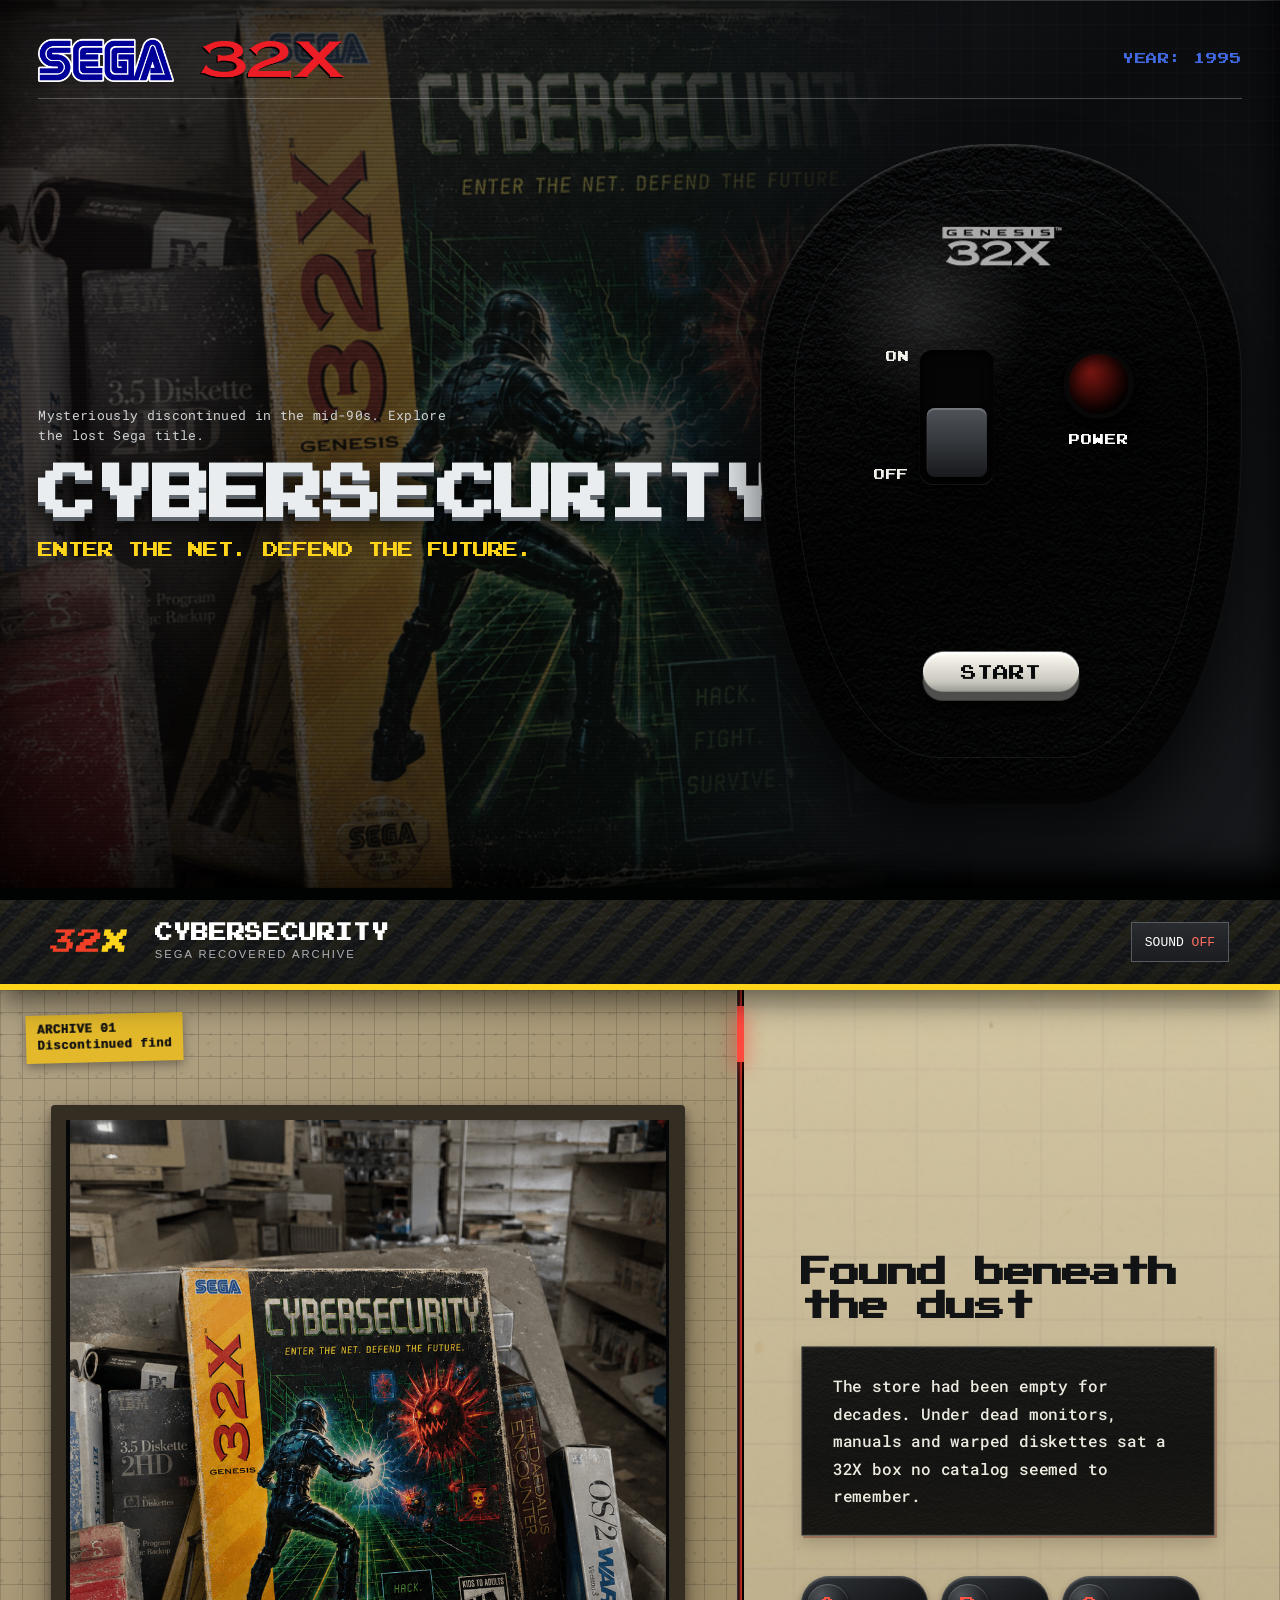
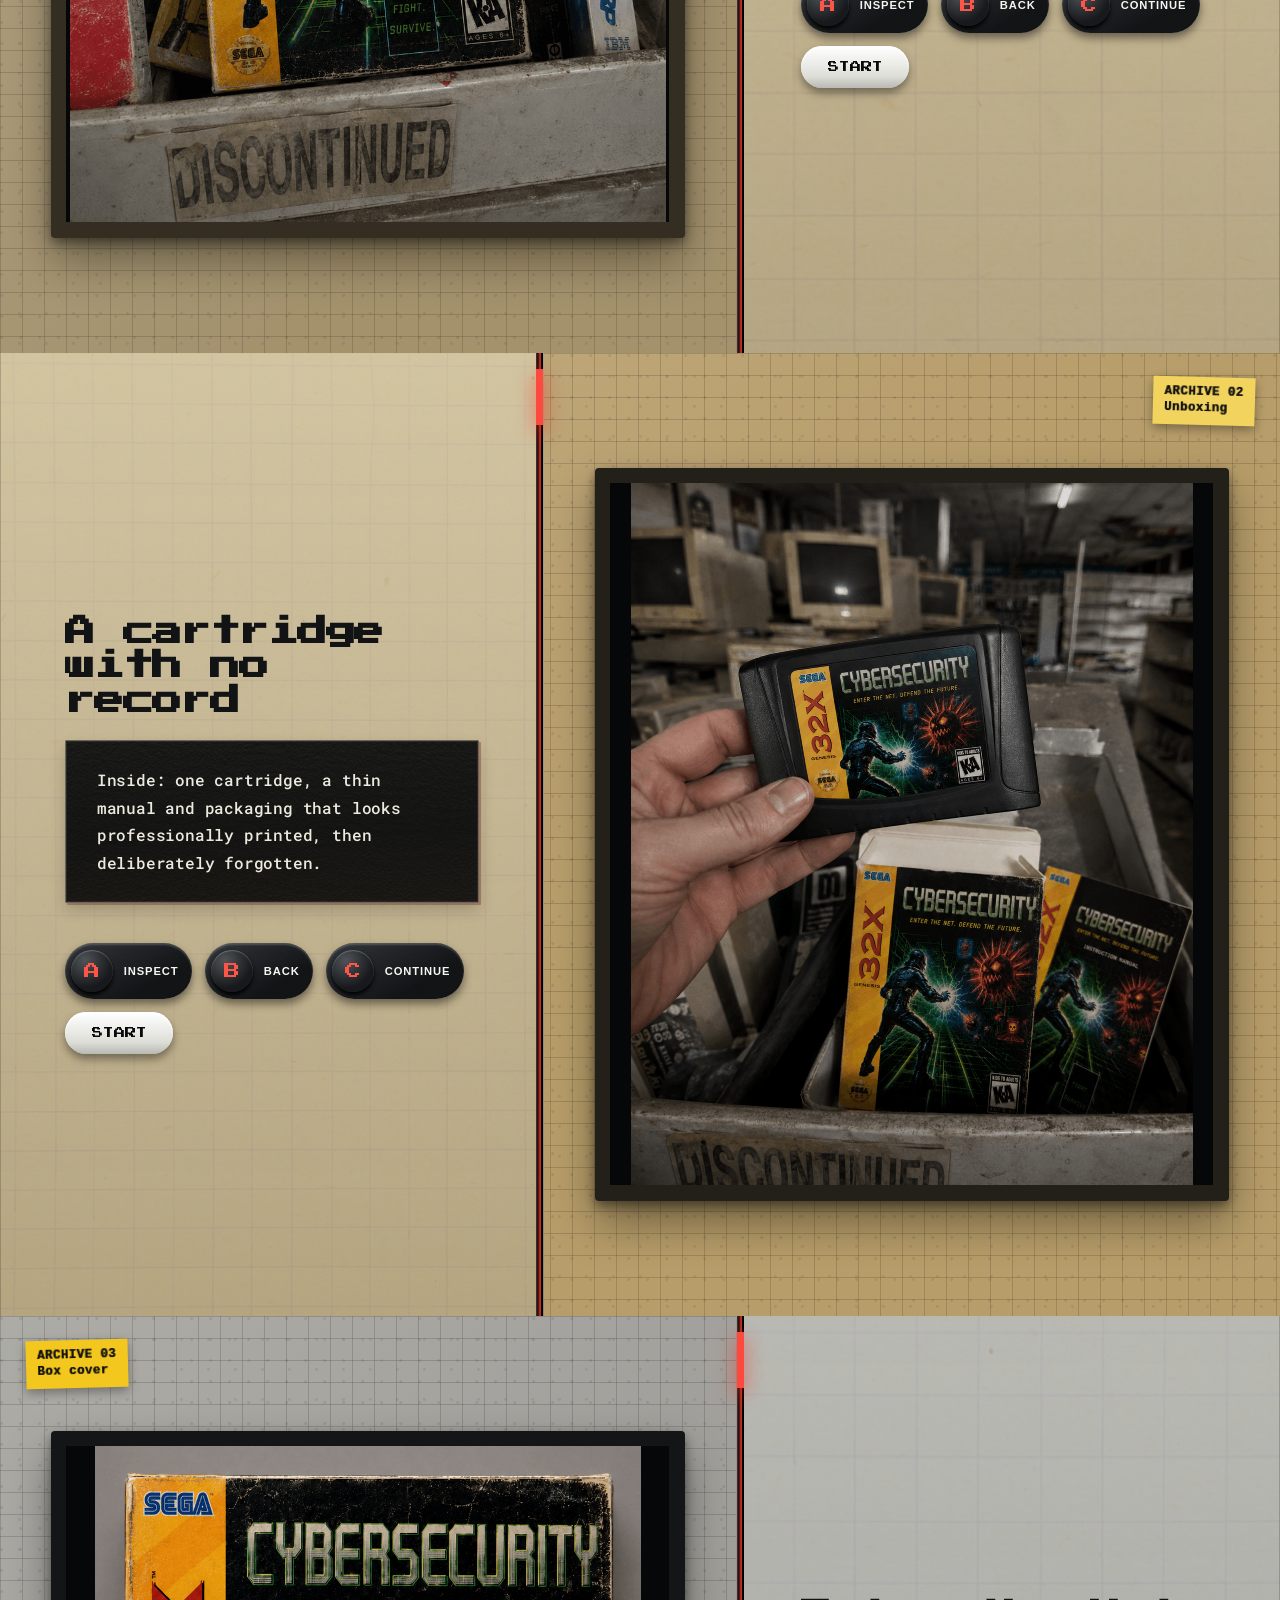
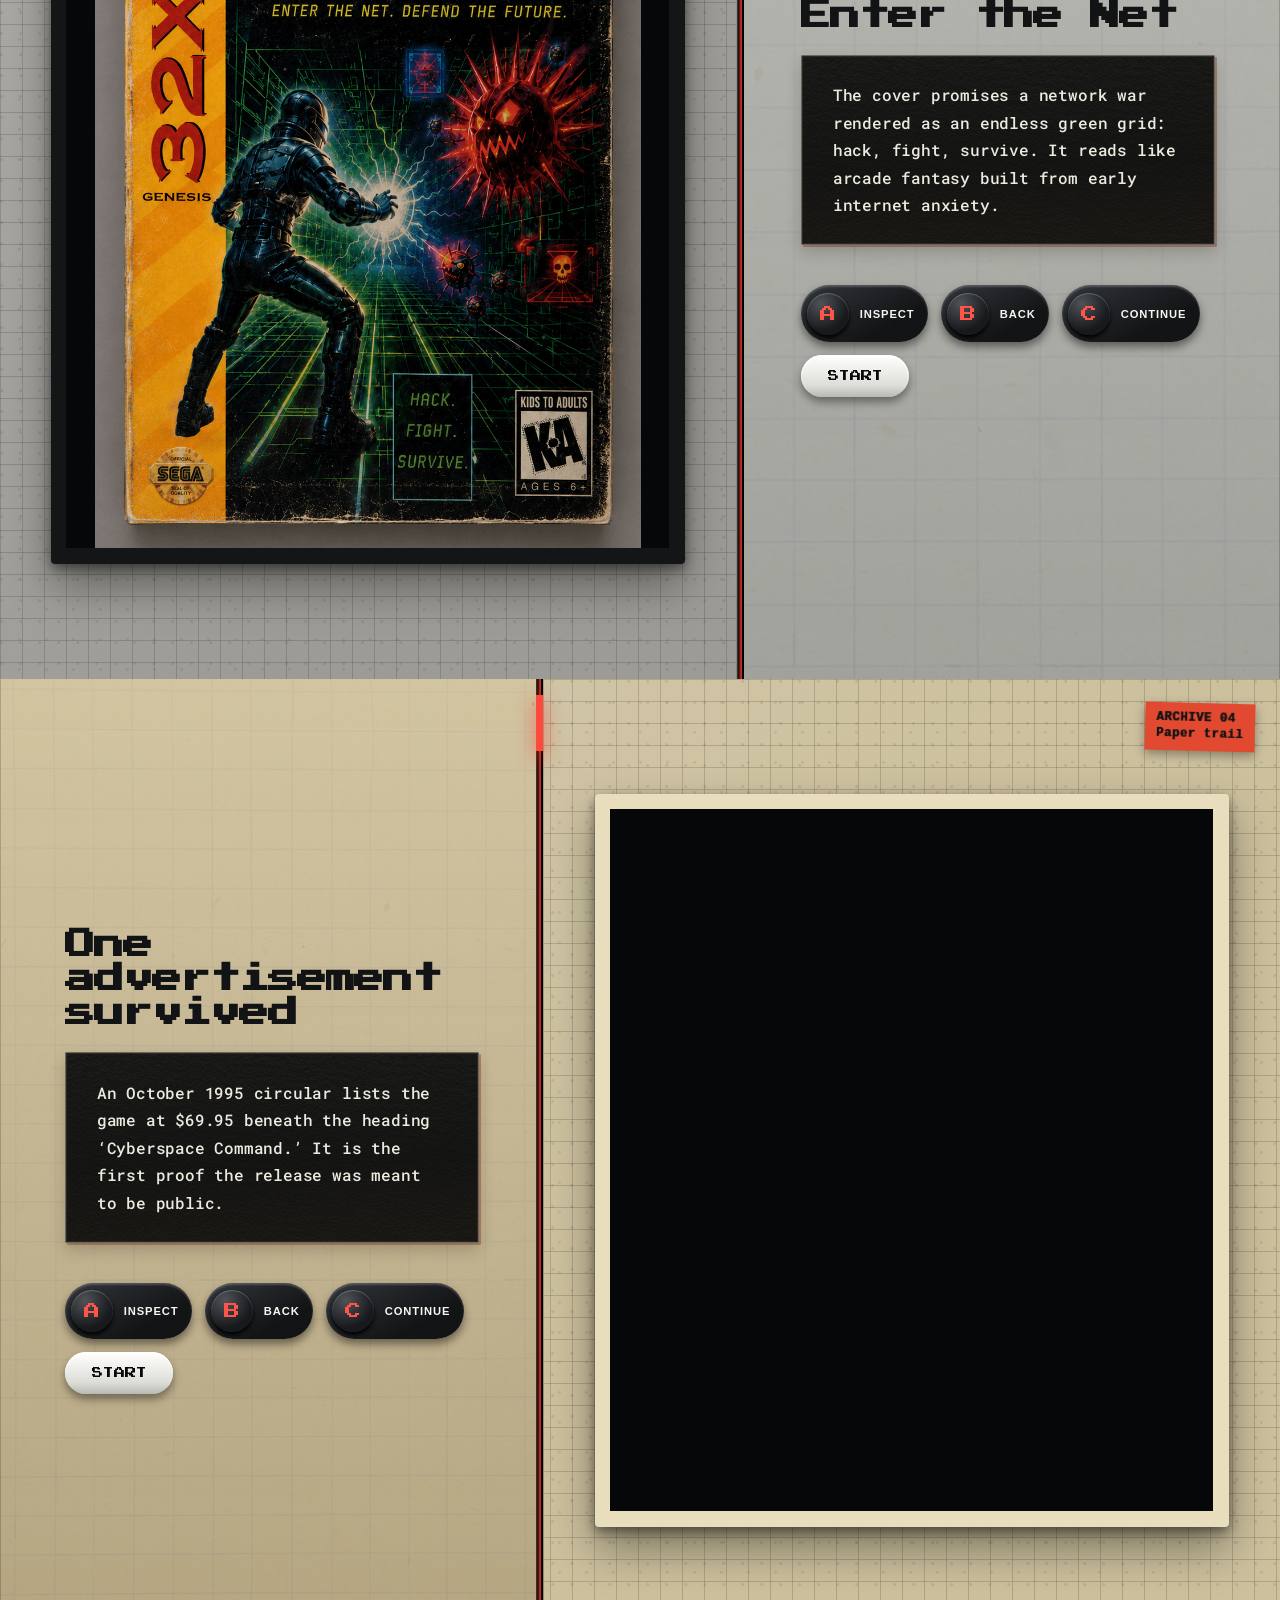
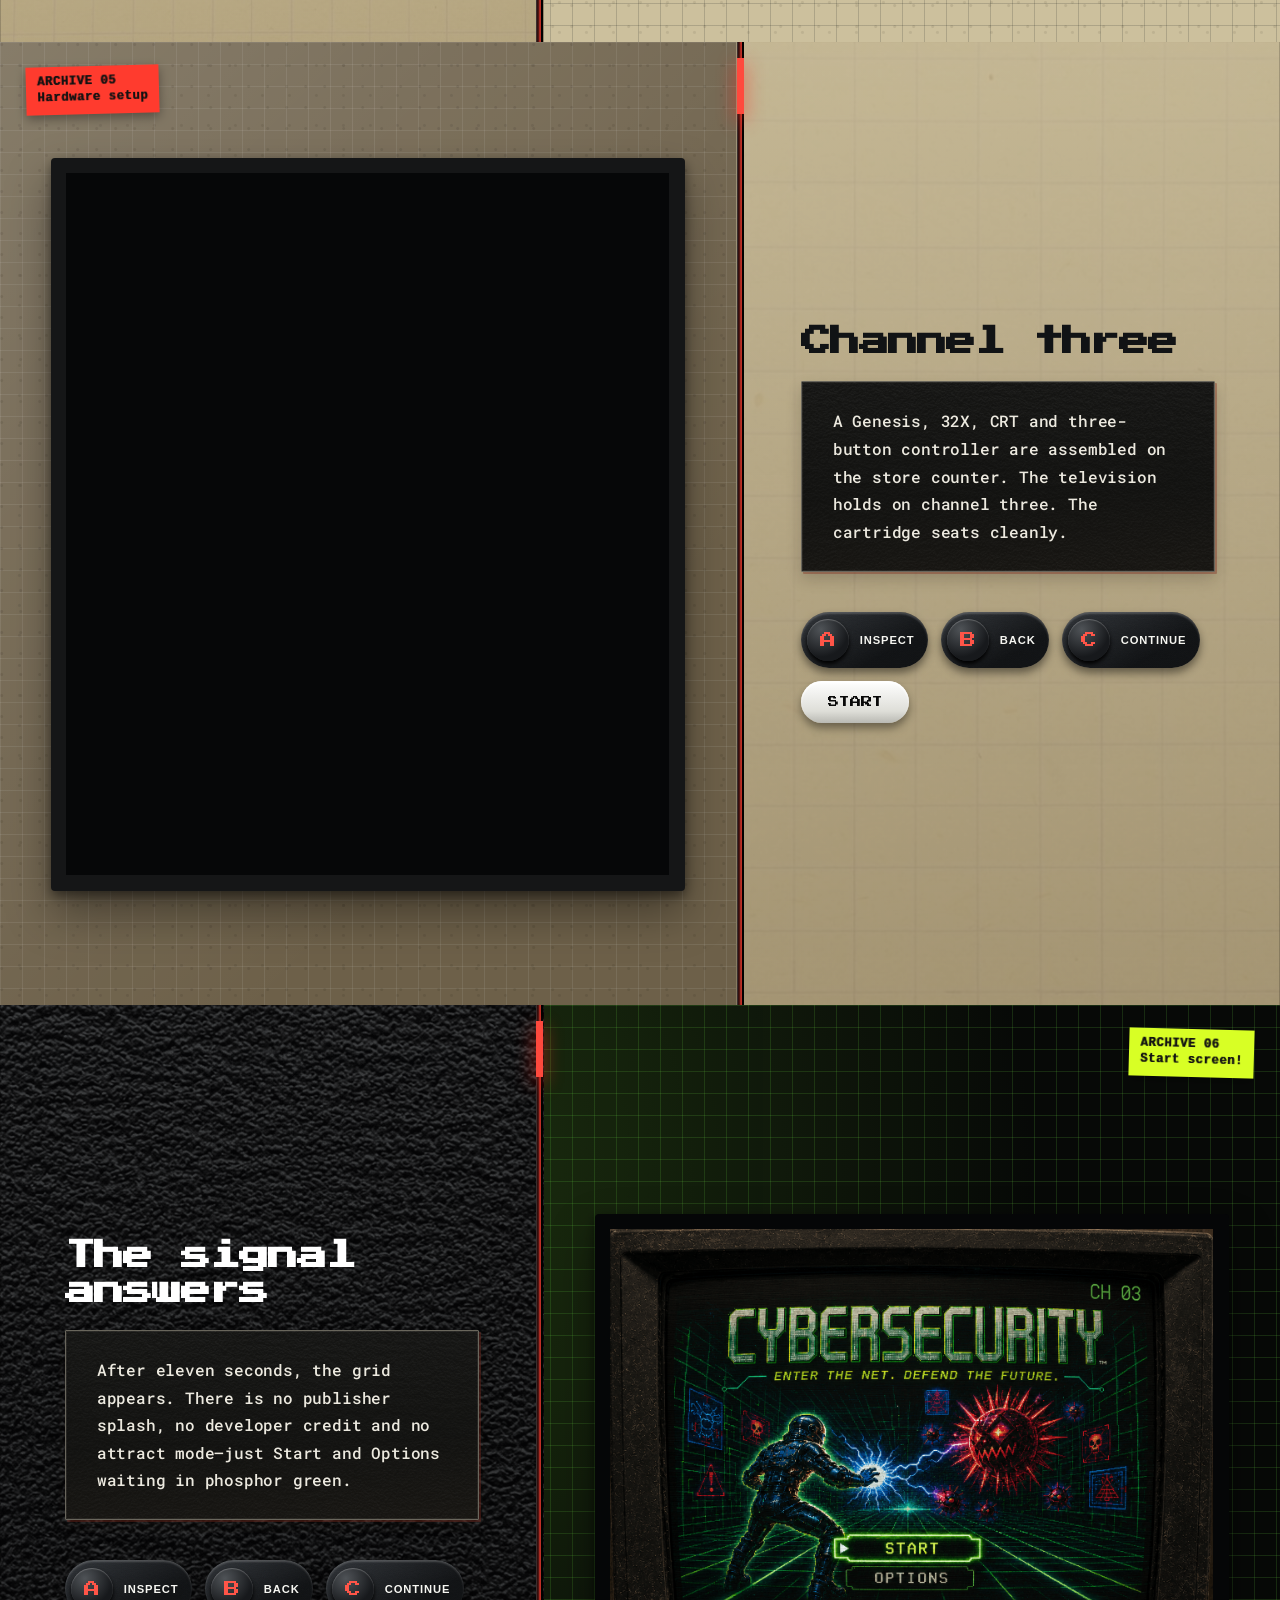
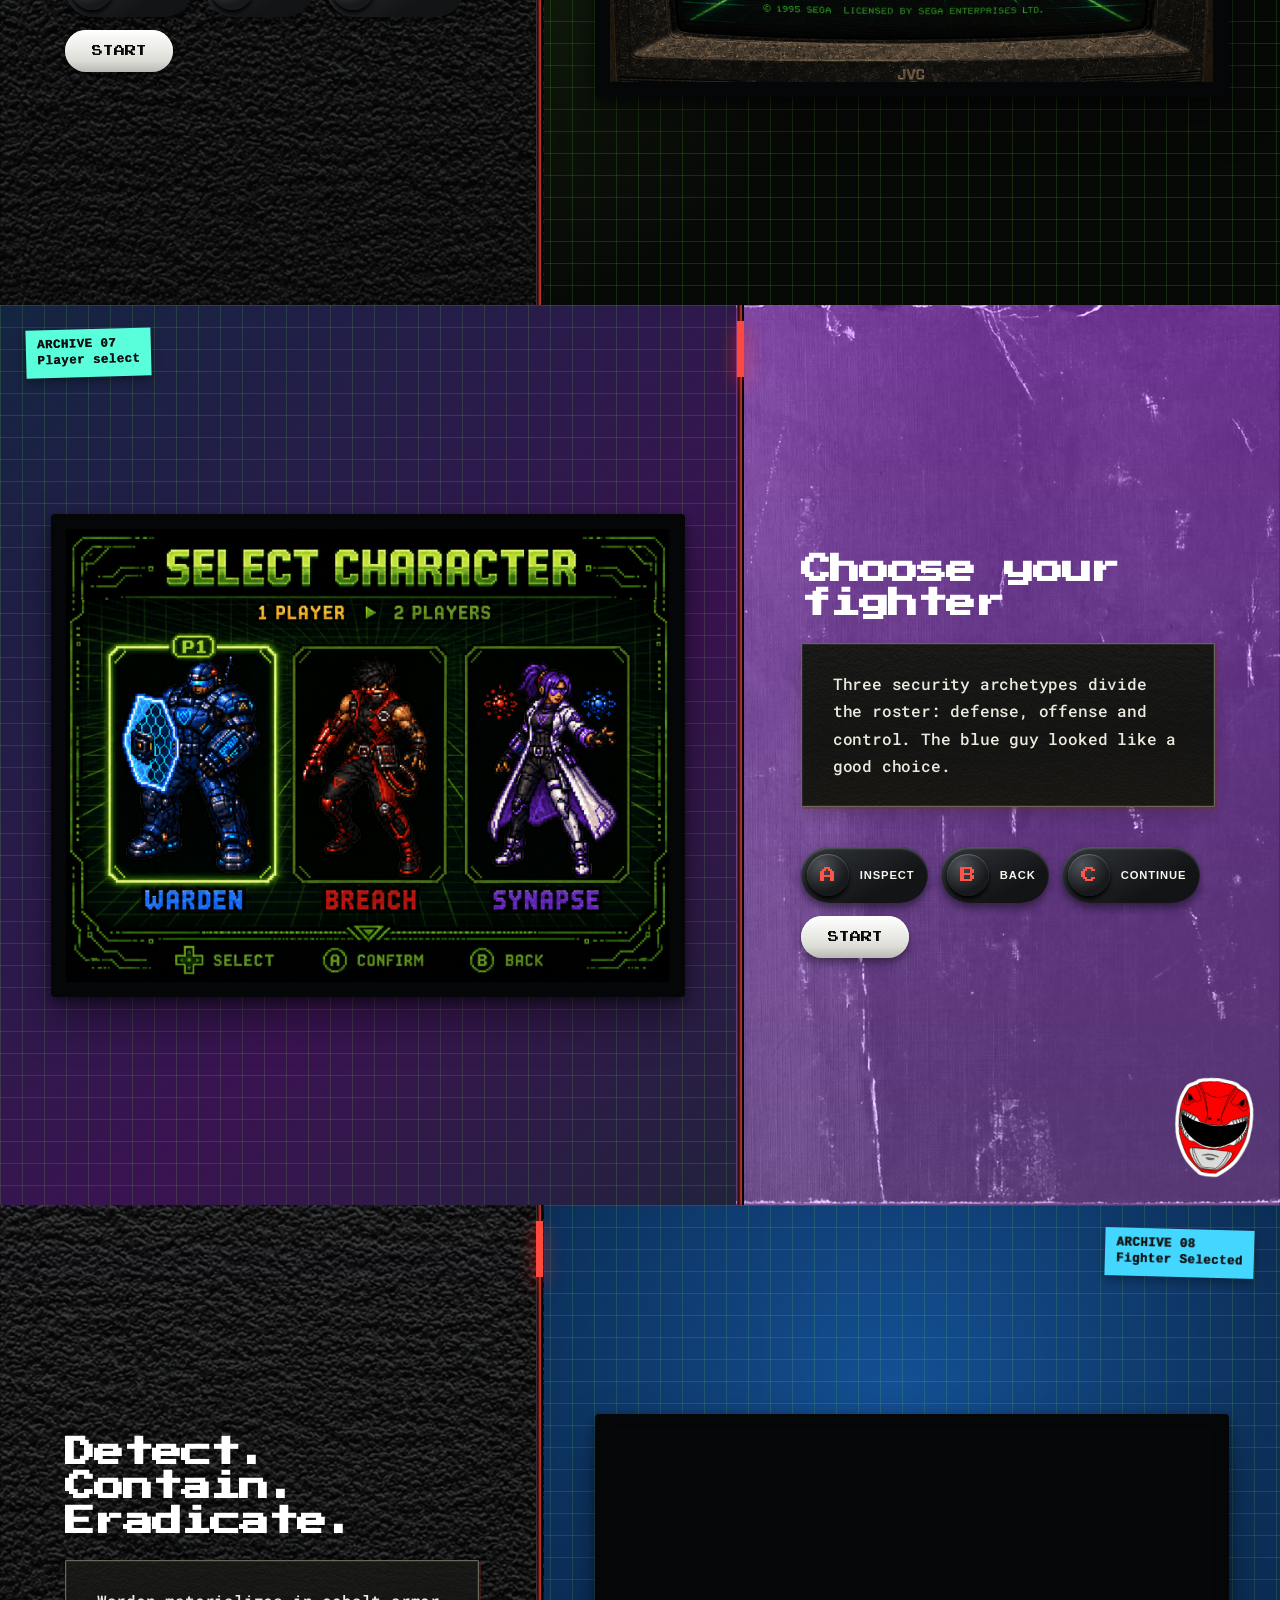
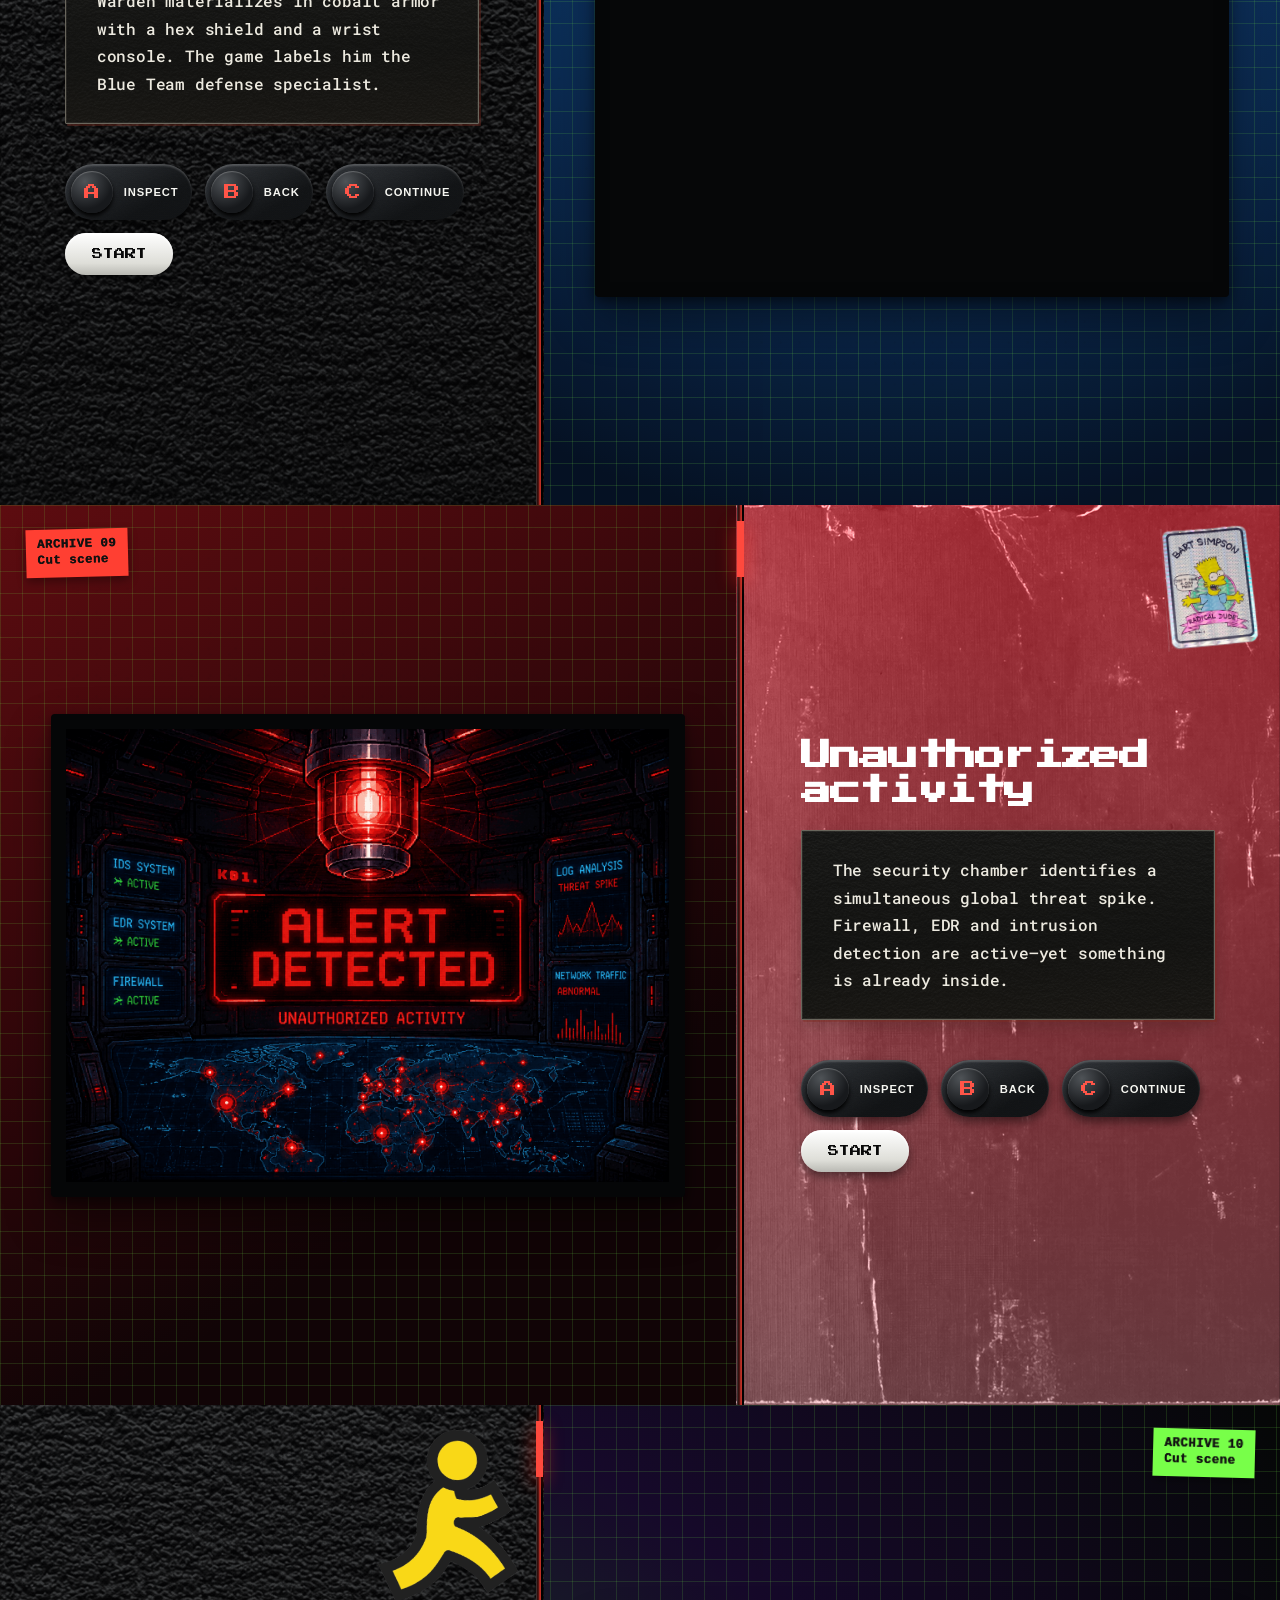
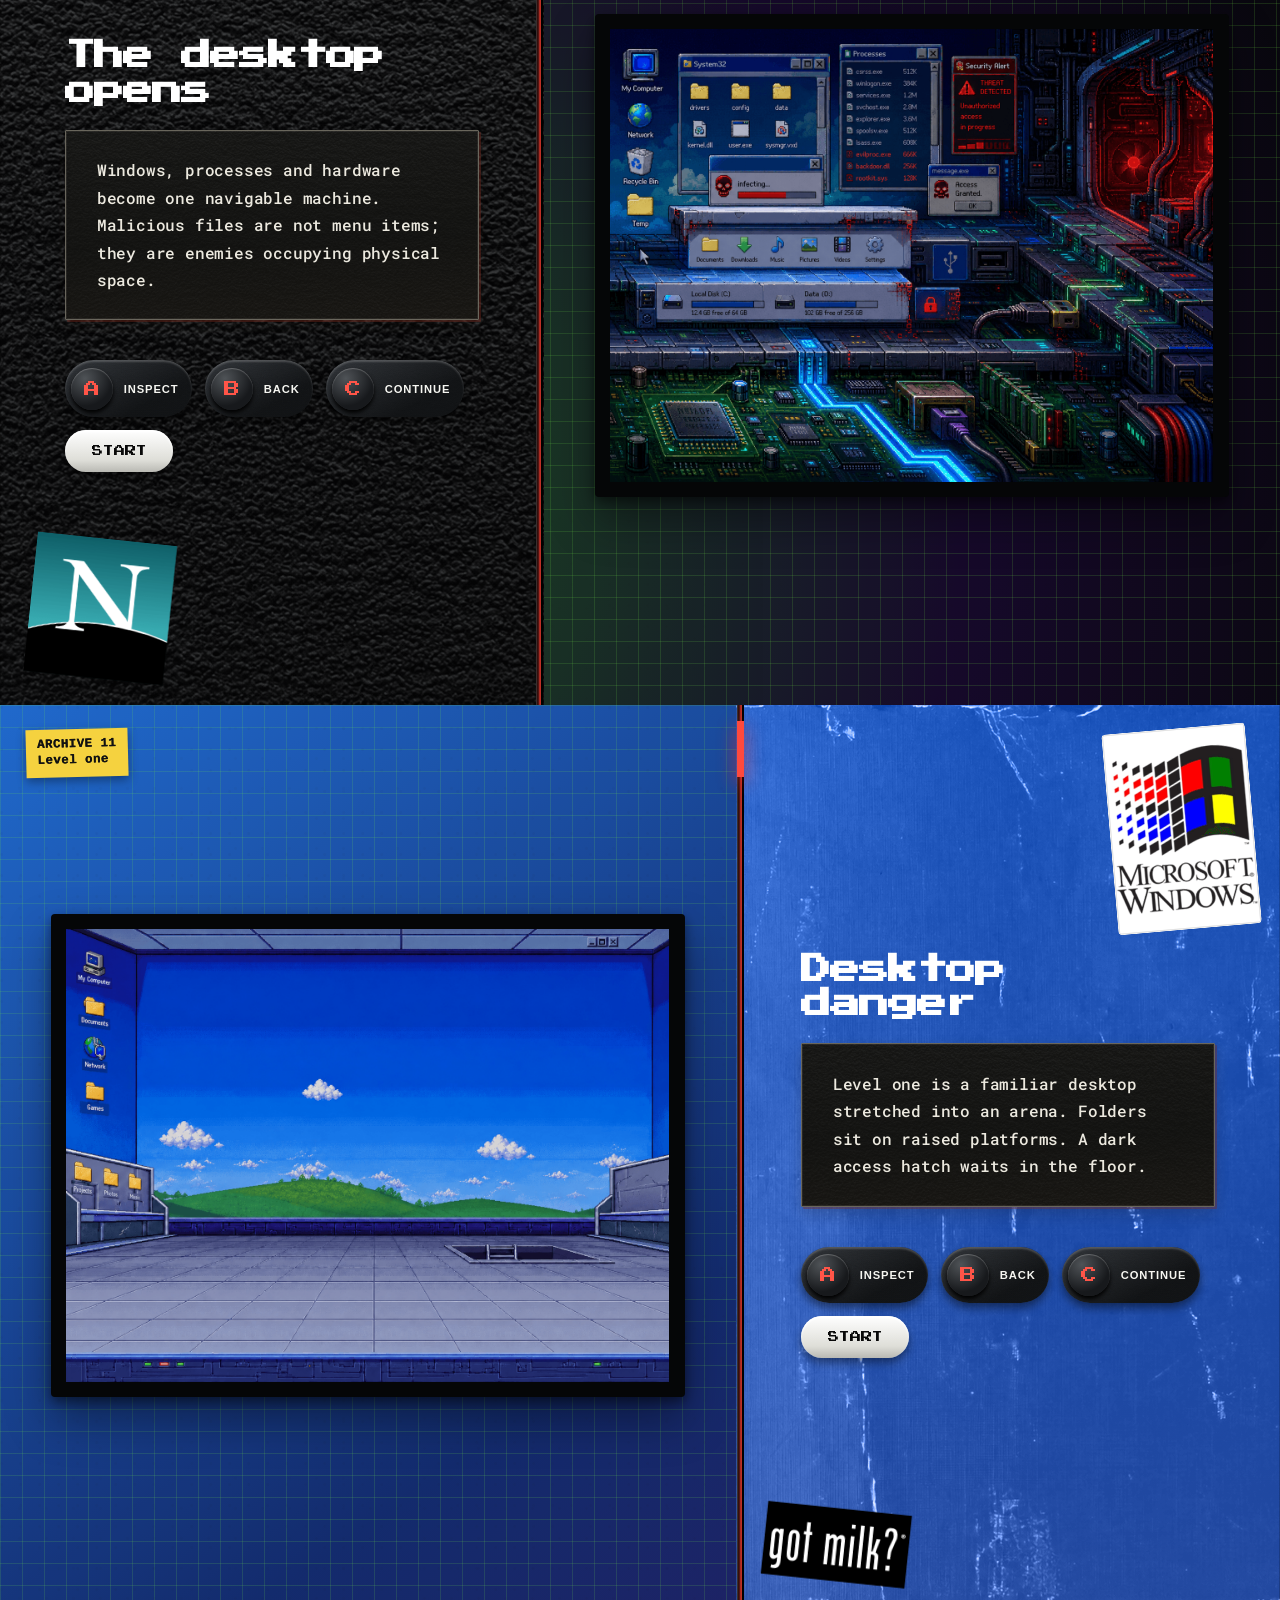
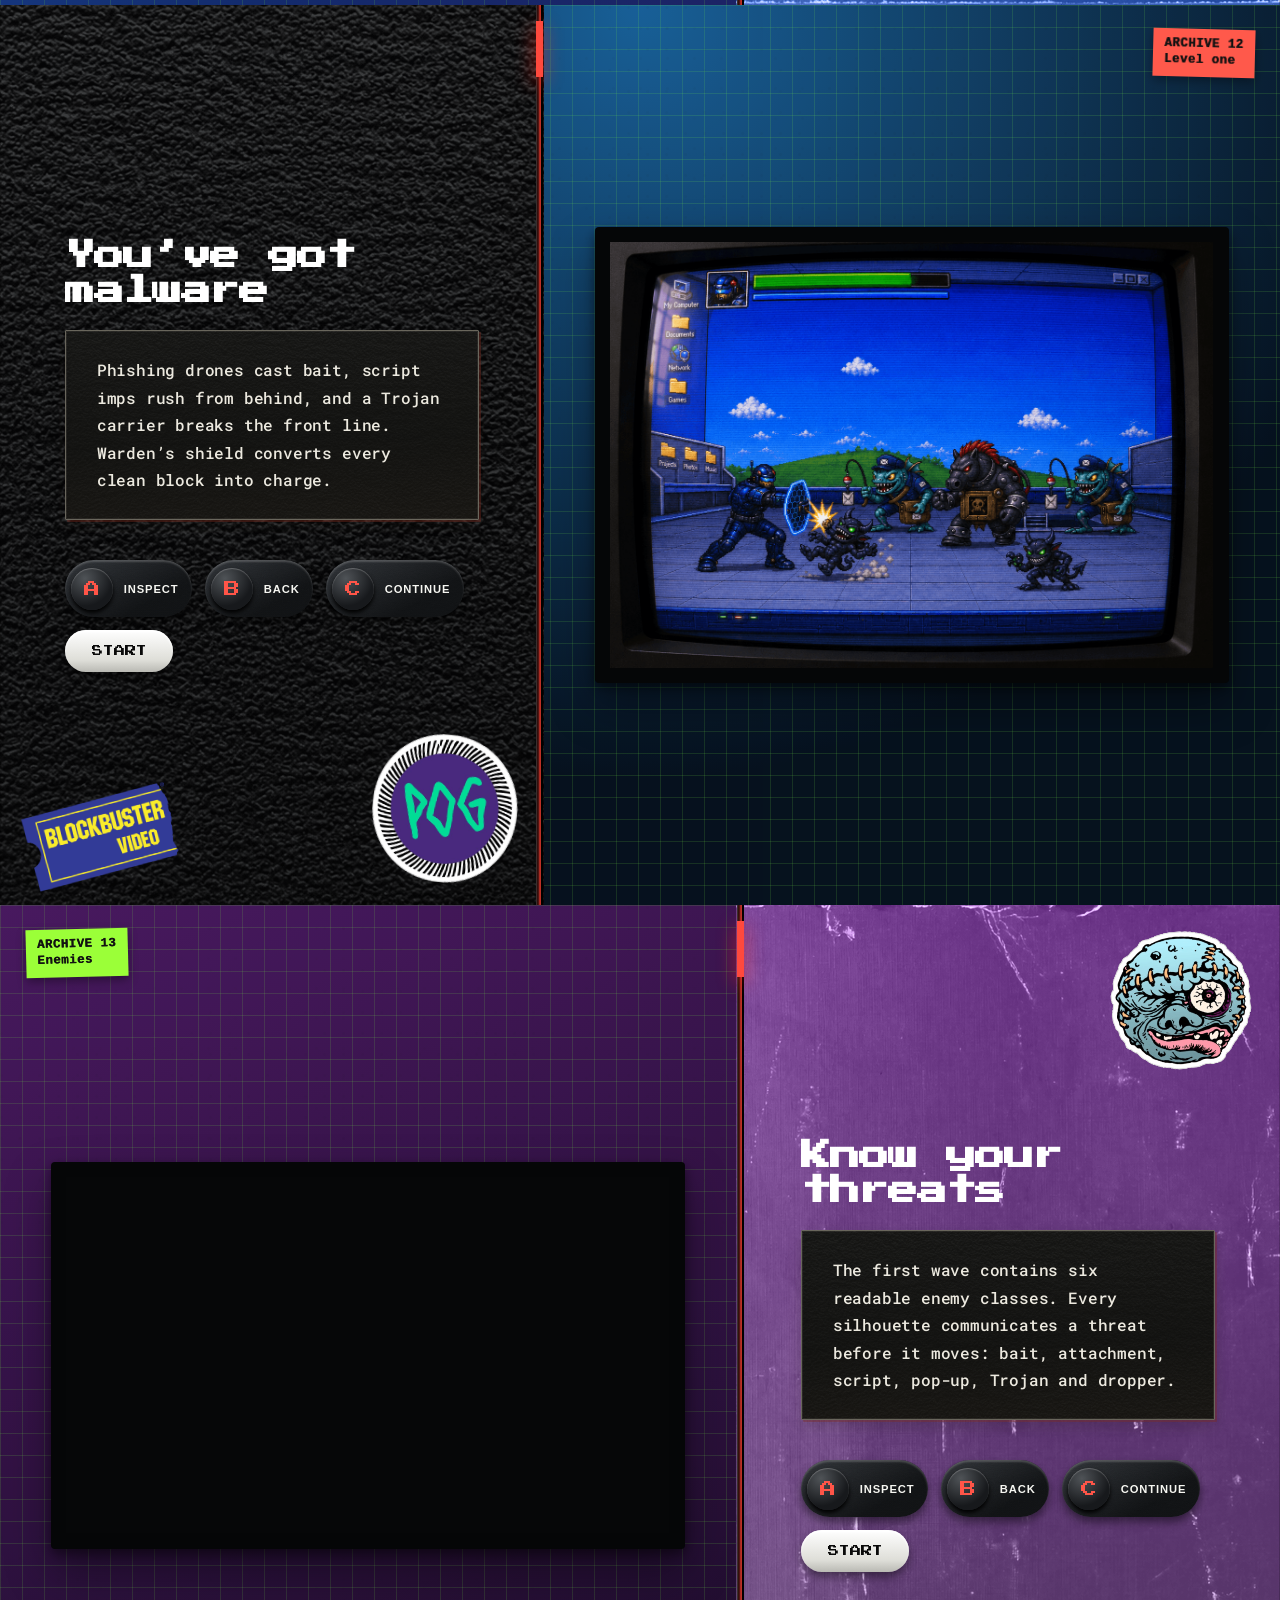
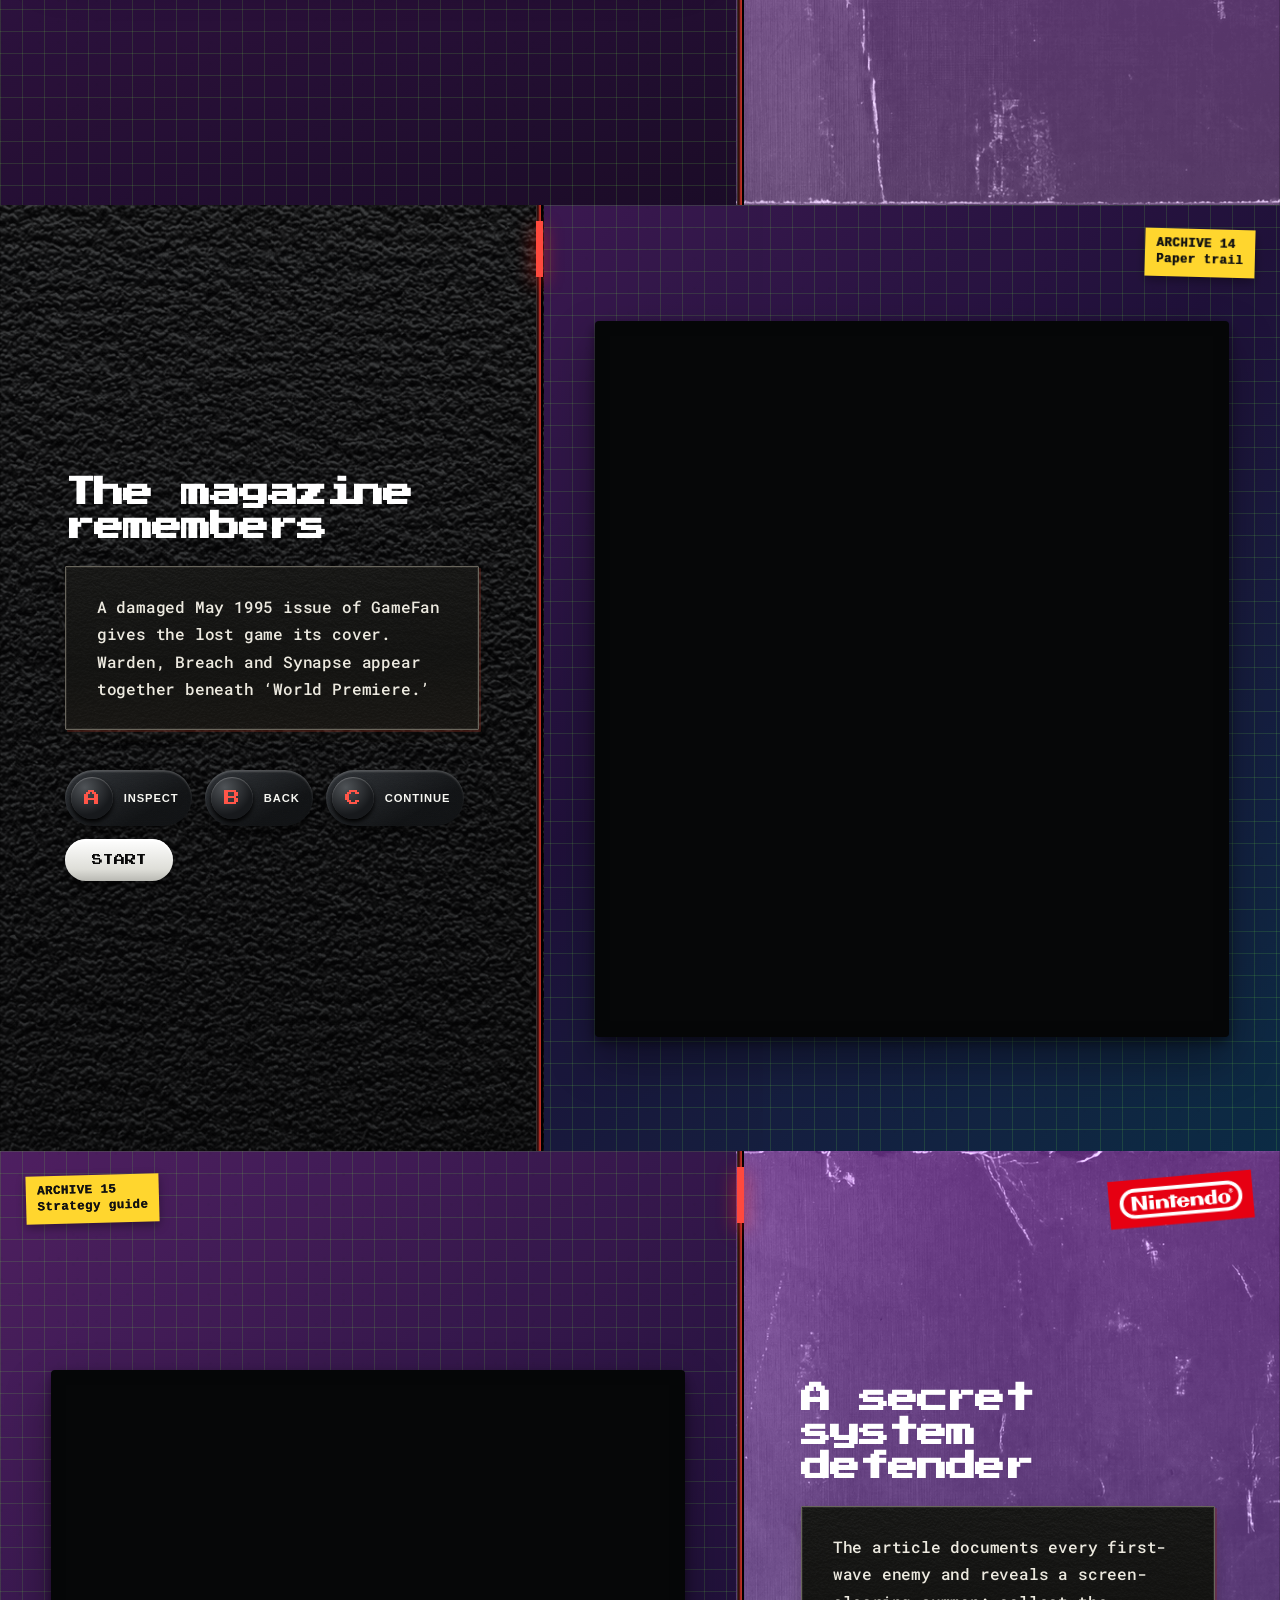
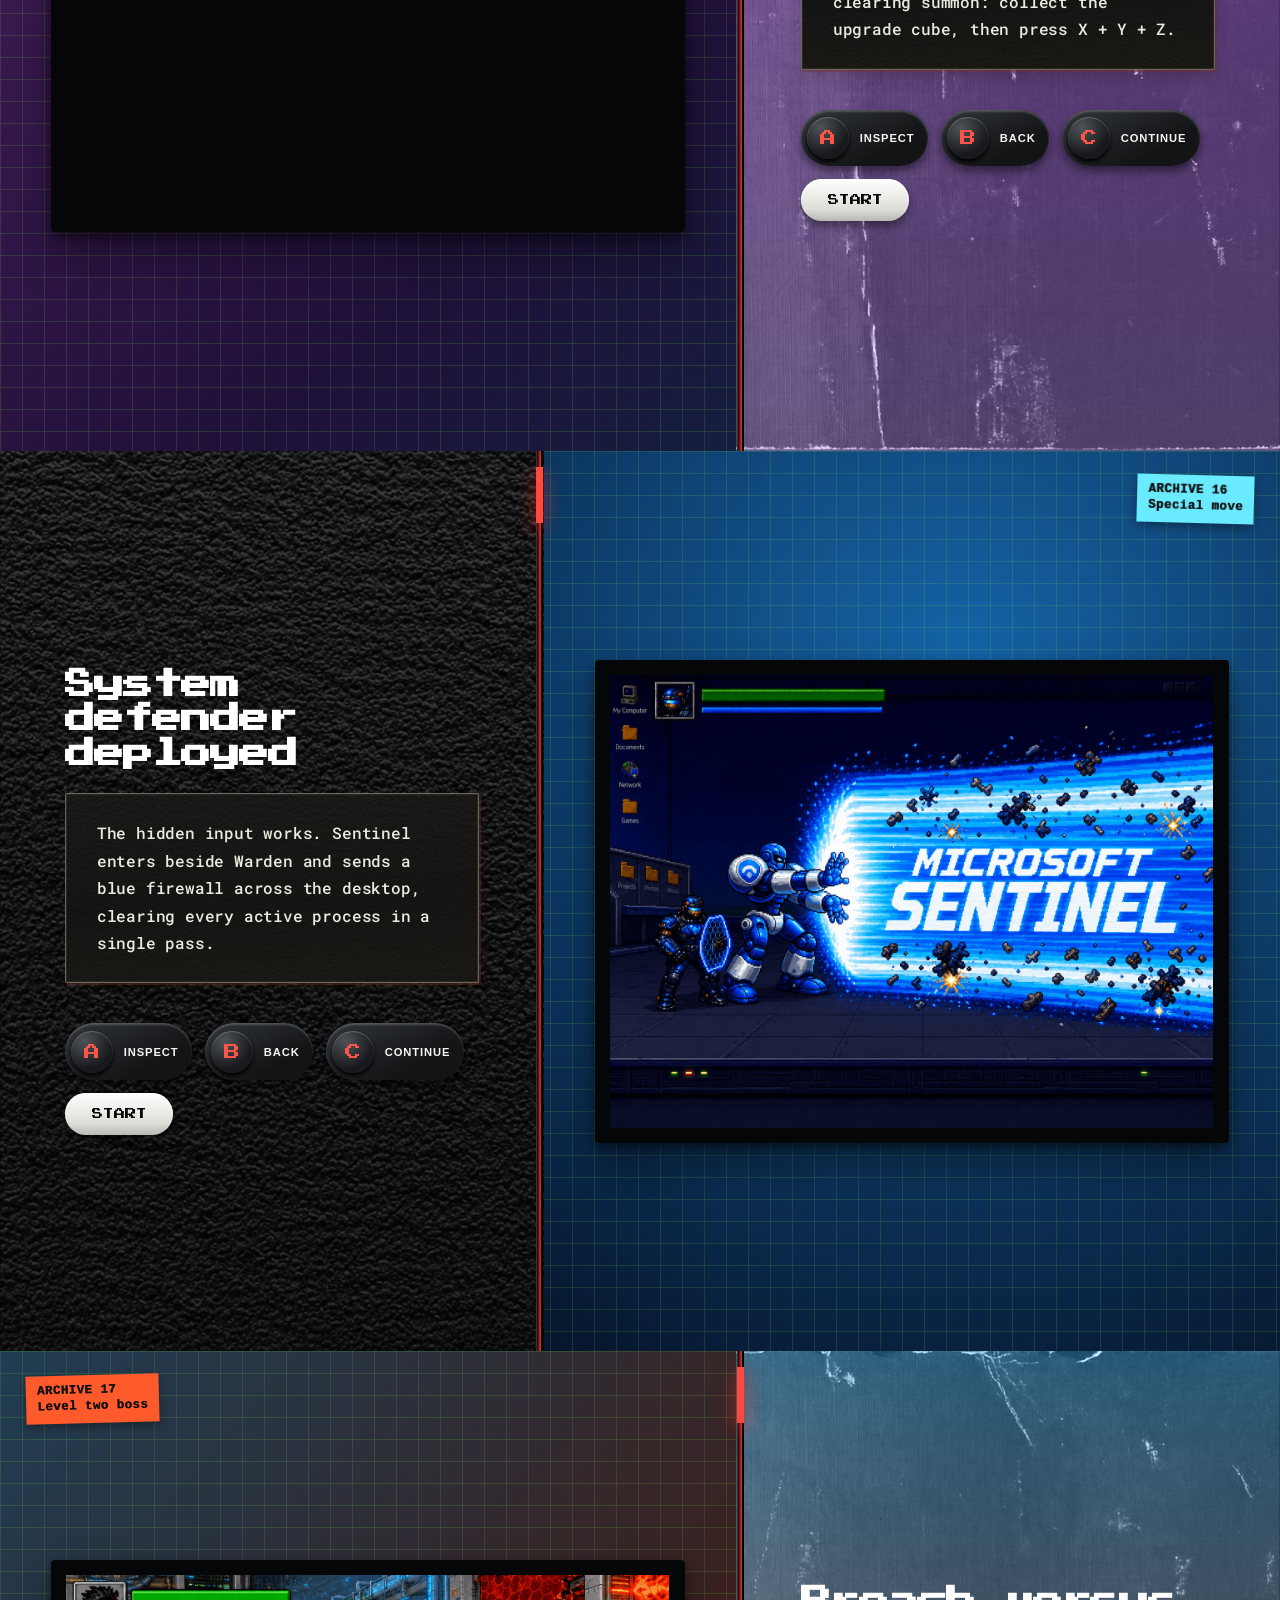
==== index.html @ acedc328 "Add files via upload" ====
<!doctype html>
<html lang="en">
<head>
  <meta charset="utf-8">
  <meta name="viewport" content="width=device-width, initial-scale=1">
  <meta name="theme-color" content="#090a0c">
  <meta name="description" content="A fictional recovered archive for CYBERSECURITY, a lost Sega 32X game.">
  <title>CYBERSECURITY — The Lost 32X Archive</title>
  <link rel="stylesheet" href="styles.css?v=20260929-21">
  <script src="app.js?v=20260929-21" defer></script>
</head>
<body class="preboot">
  <a class="skip-link" href="#archive">Skip power sequence</a>
  <canvas id="signal-canvas" aria-hidden="true"></canvas>

  <section class="power-deck" id="power-deck" aria-labelledby="power-title">
    <div class="deck-grid" aria-hidden="true"></div>
    <div class="deck-topline">
      <div class="deck-logos" aria-label="SEGA 32X">
        <img src="assets/logos/sega-logo.png" alt="SEGA">
        <img src="assets/logos/32x-logo.png" alt="32X">
      </div>
      <div class="deck-meta">
        <span class="archive-year">YEAR: 1995</span>
      </div>
    </div>
    <div class="power-copy">
      <p class="boot-note">Mysteriously discontinued in the mid-90s. Explore the lost Sega title.</p>
      <h1 id="power-title">CYBERSECURITY</h1>
      <p class="tagline">ENTER THE NET. DEFEND THE FUTURE.</p>
    </div>

    <div class="console-controls" aria-label="Power controls">
      <img class="console-screenprint" src="assets/logos/sega32x-white-logo.png" alt="" aria-hidden="true">
      <div class="power-cluster">
        <button class="power-switch" id="power-switch" type="button" aria-pressed="false" aria-label="Power switch">
          <span class="switch-legend" aria-hidden="true"><span>ON</span><span>OFF</span></span>
          <span class="switch-track"><span class="switch-knob"></span></span>
        </button>
        <div class="power-lamp" id="power-lamp" aria-hidden="true">
          <span class="lamp-lens"></span>
          <span class="lamp-label">POWER</span>
        </div>
      </div>
      <button class="start-key" id="boot-start" type="button">
        <span>START</span>
      </button>
    </div>
  </section>

  <header class="archive-header" id="archive" tabindex="-1">
    <a class="header-home" href="#power-deck" aria-label="Return to home">
      <div class="header-mark" aria-hidden="true"><span>32</span>X</div>
      <div class="header-title">
        <strong>CYBERSECURITY</strong>
        <span>SEGA RECOVERED ARCHIVE</span>
      </div>
    </a>
    <button class="sound-toggle" id="sound-toggle" type="button" aria-pressed="false">
      SOUND <span>OFF</span>
    </button>
  </header>

  <main id="story" class="story" aria-label="Recovered game archive"></main>

  <section class="recovered-video" id="recovered-video" aria-labelledby="video-title">
    <div class="video-copy">
      <h2 id="video-title">GAMEPLAY</h2>
      <p>The last readable frames on the cartridge. The tape counter stops after six seconds.</p>
      <div class="tape-meta"><span>SP</span><span>CH 03</span><span>TRACKING</span></div>
    </div>
    <div class="video-shell">
      <video controls playsinline preload="metadata" poster="assets/images/12_first_play.png">
        <source src="assets/video/recovered-footage.mp4" type="video/mp4">
        Your browser does not support embedded video.
      </video>
    </div>
  </section>

  <footer class="archive-footer">
    <div>
      <strong>ARCHIVE COMPLETE</strong>
      <p>© DJC Designs. All rights reserved.</p>
    </div>
    <button class="replay-button" id="replay-button" type="button">REPLAY ARCHIVE</button>
  </footer>

  <dialog class="stage-dialog" id="stage-dialog">
    <div class="stage-shell">
      <div class="stage-heading">
        <h2>SELECT CHAPTER</h2>
        <button id="stage-close" type="button" aria-label="Close chapter select">CLOSE</button>
      </div>
      <nav id="stage-list" aria-label="Chapters"></nav>
      <p class="stage-help">Arrow keys move · A inspects · B returns · C continues · Start opens this screen</p>
    </div>
  </dialog>

</body>
</html>
---- styles.css ----
@font-face {
  font-family: "Press Start 2P";
  src: url("assets/fonts/PressStart2P.ttf") format("truetype");
  font-display: swap;
}
@font-face {
  font-family: "Roboto Mono";
  src: url("assets/fonts/RobotoMono-Regular.ttf") format("truetype");
  font-style: normal;
  font-weight: 400;
  font-display: swap;
}
@font-face {
  font-family: "Roboto Mono";
  src: url("assets/fonts/RobotoMono-Medium.ttf") format("truetype");
  font-style: normal;
  font-weight: 500;
  font-display: swap;
}

:root {
  --black: #070809;
  --plastic: #17191c;
  --plastic-2: #2a2d31;
  --paper: #e9dfc6;
  --ink: #101112;
  --yellow: #ffd51c;
  --red: #ff3029;
  --green: #7bff30;
  --blue: #139cff;
  --chrome: #d8dce2;
  --royal-blue: #4169e1;
  --font-body: "Roboto Mono", "Courier New", monospace;
  --font-archive: "Courier New", "Nimbus Mono PS", monospace;
  --grid: rgba(255,255,255,.12);
  --pointer-x: 50%;
  --pointer-y: 50%;
  color-scheme: dark;
}

* { box-sizing: border-box; }
html {
  scroll-behavior: smooth;
  background: var(--black);
  cursor: url("assets/ui/pixel-cursor.svg") 2 2, auto;
}
body {
  margin: 0;
  background: #08090b;
  color: #fff;
  font-family: "Avenir Next Condensed", "Helvetica Neue Condensed", sans-serif;
  overflow-x: hidden;
  text-rendering: optimizeLegibility;
}

::selection { color: #08090b; background: var(--yellow); }
::-webkit-scrollbar { width: 12px; }
::-webkit-scrollbar-track { background: #08090b; }
::-webkit-scrollbar-thumb { background: var(--red); border: 3px solid #08090b; }
button, a {
  -webkit-tap-highlight-color: transparent;
  cursor: url("assets/ui/pixel-cursor.svg") 2 2, pointer;
}
button { font: inherit; }
button:focus-visible, a:focus-visible, [tabindex]:focus-visible {
  outline: 3px solid #fff;
  outline-offset: 4px;
}

.skip-link {
  position: fixed;
  z-index: 1000;
  top: -120px;
  left: .75rem;
  padding: .8rem 1rem;
  color: #000;
  background: var(--yellow);
  transition: top .2s ease;
  visibility: hidden;
}
.keyboard-navigation .skip-link:focus-visible { top: .75rem; visibility: visible; }

#signal-canvas {
  position: fixed;
  inset: 0;
  z-index: 200;
  pointer-events: none;
  width: 100%;
  height: 100%;
  opacity: 0;
  mix-blend-mode: screen;
}
#signal-canvas.active { opacity: 1; }

.power-deck {
  position: relative;
  min-height: 100svh;
  display: grid;
  grid-template-columns: minmax(0, 1.2fr) minmax(330px, .8fr);
  grid-template-rows: auto 1fr auto;
  overflow: hidden;
  isolation: isolate;
  padding: clamp(1.25rem, 3vw, 3rem);
  background:
    radial-gradient(circle at 74% 55%, rgba(255,35,25,.08), transparent 24%),
    linear-gradient(145deg, #282b2f 0%, #0b0c0e 48%, #17191c 100%);
  border-bottom: 12px solid #020303;
  box-shadow: inset 0 -20px 35px #000, inset 0 1px 0 rgba(255,255,255,.18);
}
.power-deck::before {
  content: "";
  position: absolute;
  inset: 0;
  z-index: -1;
  opacity: .36;
  background-image:
    linear-gradient(rgba(255,255,255,.045) 1px, transparent 1px),
    linear-gradient(90deg, rgba(255,255,255,.045) 1px, transparent 1px);
  background-size: 24px 24px;
  mask-image: linear-gradient(to bottom, #000, transparent 78%);
}
.power-deck::after {
  content: "";
  position: absolute;
  inset: 0;
  z-index: 10;
  pointer-events: none;
  opacity: .58;
  background-image: url("assets/images/1_discovery.png");
  background-size: cover;
  background-position: center;
  filter: grayscale(.18) contrast(1.06) brightness(.72) saturate(.82);
  mix-blend-mode: normal;
  mask-image: linear-gradient(90deg, #000 0 42%, rgba(0,0,0,.7) 53%, transparent 70%);
}
.deck-grid {
  position: absolute;
  inset: 0;
  z-index: 11;
  pointer-events: none;
  mask-image: linear-gradient(90deg, #000 0 58%, rgba(0,0,0,.72) 66%, transparent 76%);
}
.deck-grid::before,
.deck-grid::after {
  content: "";
  position: absolute;
  inset: 0;
}
.deck-grid::before {
  opacity: .3;
  background: repeating-linear-gradient(
    to bottom,
    rgba(8,12,12,.06) 0,
    rgba(8,12,12,.06) 2px,
    rgba(0,0,0,.58) 3px,
    rgba(0,0,0,.58) 4px
  );
  mix-blend-mode: multiply;
  animation: crt-scan 8s linear infinite;
}
.deck-grid::after {
  background:
    radial-gradient(ellipse at center, transparent 42%, rgba(0,0,0,.22) 75%, rgba(0,0,0,.62) 100%),
    linear-gradient(90deg, rgba(255,45,30,.025), rgba(60,255,120,.018), rgba(40,90,255,.025));
  box-shadow: inset 0 0 80px rgba(0,0,0,.55);
}
@keyframes crt-scan { to { background-position: 0 32px; } }
.deck-topline {
  grid-column: 1 / -1;
  display: flex;
  align-items: center;
  justify-content: space-between;
  gap: clamp(1.5rem, 4vw, 4rem);
  font-family: "Press Start 2P", monospace;
  font-size: clamp(.7rem, .72vw, .75rem);
  line-height: 1.5;
  color: var(--green);
  letter-spacing: .08em;
  border-bottom: 1px solid rgba(255,255,255,.25);
  padding-bottom: 1rem;
  z-index: 20;
}
.deck-logos {
  display: flex;
  align-items: center;
  gap: clamp(.85rem, 2vw, 1.8rem);
  flex: 0 0 auto;
}
.deck-logos img {
  display: block;
  width: auto;
  height: clamp(26px, 3.4vw, 48px);
  object-fit: contain;
}
.deck-logos img:last-child { height: clamp(23px, 3vw, 42px); }
.deck-meta {
  display: flex;
  justify-content: flex-end;
  gap: clamp(1rem, 3vw, 3rem);
  text-align: right;
}
.archive-year { color: var(--royal-blue); }
.power-copy {
  position: relative;
  z-index: 20;
  align-self: center;
  padding: clamp(3rem, 8vw, 8rem) 2vw 5rem 0;
}
.power-copy h1 {
  margin: 1.25rem 0 .75rem;
  max-width: 100%;
  font-family: "Press Start 2P", monospace;
  font-size: clamp(2rem, 4.6vw, 4.8rem);
  line-height: 1;
  letter-spacing: -.035em;
  white-space: nowrap;
  color: #e9edf0;
  text-shadow: 0 4px 0 #60666e, 0 10px 24px #000;
}
.boot-note {
  max-width: 54ch;
  margin: 0;
  color: #d0d3d5;
  font-family: var(--font-body);
  font-weight: 400;
  font-size: clamp(.76rem, 1vw, .92rem);
  line-height: 1.55;
  letter-spacing: .025em;
}
.tagline {
  margin: 0;
  color: var(--yellow);
  font-family: "Press Start 2P", monospace;
  font-size: clamp(.7rem, 1.2vw, 1rem);
  line-height: 1.8;
}
.console-controls {
  position: relative;
  z-index: 20;
  align-self: center;
  justify-self: stretch;
  min-height: min(58vw, 660px);
  display: grid;
  place-items: center;
  padding: 2rem;
  border-radius: 48% 48% 35% 35% / 35% 35% 55% 55%;
  background-color: #151719;
  background:
    radial-gradient(circle at 35% 25%, rgba(255,255,255,.12), transparent 18%),
    linear-gradient(155deg, #3b3e42, #111315 52%, #25282b),
    url("assets/textures/black-plastic.png") center / cover;
  background-blend-mode: screen, multiply, normal;
  box-shadow: inset 0 2px 3px rgba(255,255,255,.22), inset 0 -16px 30px #050505, 0 35px 60px rgba(0,0,0,.65);
}
.console-controls::after {
  content: "";
  position: absolute;
  inset: 7%;
  border: 1px solid rgba(255,255,255,.08);
  border-radius: inherit;
  pointer-events: none;
}
.console-screenprint {
  position: absolute;
  z-index: 2;
  top: 12%;
  left: 50%;
  width: min(26%, 145px);
  height: auto;
  transform: translateX(-50%);
  opacity: .78;
  filter: contrast(.9) brightness(.9);
  pointer-events: none;
}
.power-cluster {
  position: absolute;
  z-index: 2;
  top: 31%;
  left: 50%;
  display: flex;
  align-items: flex-start;
  justify-content: center;
  gap: clamp(2rem, 5vw, 4.5rem);
  width: min(72%, 390px);
  transform: translateX(-50%);
}
.power-switch {
  position: relative;
  flex: 0 0 auto;
  display: grid;
  grid-template-columns: auto 74px;
  align-items: stretch;
  gap: .65rem;
  color: #bbb;
  background: none;
  border: 0;
  cursor: pointer;
}
.switch-legend {
  min-height: 134px;
  display: flex;
  flex-direction: column;
  justify-content: space-between;
  align-items: flex-end;
  padding: .15rem 0;
  color: #f2f2ed;
  font-family: "Press Start 2P", monospace;
  font-size: .7rem;
  line-height: 1;
  letter-spacing: .08em;
}
.switch-track {
  width: 74px;
  height: 134px;
  padding: 7px;
  border-radius: 13px;
  background: #050505;
  box-shadow: inset 0 4px 12px #000, 0 1px 0 rgba(255,255,255,.15);
}
.switch-knob {
  display: block;
  width: 60px;
  height: 69px;
  border-radius: 8px;
  background: linear-gradient(#50545a, #17191c);
  box-shadow: inset 0 2px 1px rgba(255,255,255,.22), 0 8px 10px #000;
  transform: translateY(51px);
  transition: transform .38s cubic-bezier(.2,.9,.2,1), background .2s;
}
.powered .switch-knob { transform: translateY(0); background: linear-gradient(#6e7379, #202327); }
.lamp-label {
  font-family: "Press Start 2P", monospace;
  font-size: .7rem;
  letter-spacing: .1em;
}
.power-lamp {
  position: relative;
  flex: 0 0 auto;
  display: grid;
  justify-items: center;
  gap: 1rem;
}
.lamp-lens {
  width: clamp(48px, 5.5vw, 75px);
  aspect-ratio: 1;
  border-radius: 50%;
  background: radial-gradient(circle at 35% 28%, #7b1612, #310806 48%, #060101 78%);
  border: 5px solid #080808;
  box-shadow: inset 0 0 18px #000, 0 8px 15px #000;
  transition: background .4s, box-shadow .4s, filter .4s;
}
.powered .lamp-lens {
  background: radial-gradient(circle at 32% 27%, #fff7d6 0 5%, #ff7563 12%, #ff241a 42%, #820904 72%);
  box-shadow: inset 0 0 12px #fff7d6, 0 8px 15px #000, 0 0 35px #ff271c, 0 0 110px rgba(255,35,25,.8), 0 0 220px rgba(255,35,25,.45);
  animation: lamp-breathe 2.8s ease-in-out infinite;
}
@keyframes lamp-breathe { 50% { filter: brightness(1.23); } }
.start-key {
  position: absolute;
  bottom: 17%;
  left: 50%;
  min-width: 156px;
  padding: .85rem 1.25rem .72rem;
  transform: translateX(-50%) perspective(500px) rotateX(12deg);
  color: #08090a;
  background: linear-gradient(#fffdf4, #cac8be 75%, #9a9a93);
  border: 0;
  border-radius: 999px;
  box-shadow: inset 0 3px 2px #fff, 0 9px 0 #4e4f4d, 0 17px 24px #000;
  cursor: pointer;
  transition: transform .16s, box-shadow .16s;
}
.start-key:hover { transform: translateX(-50%) perspective(500px) rotateX(12deg) translateY(-4px); }
.start-key:active { transform: translateX(-50%) translateY(7px); box-shadow: inset 0 2px 5px #74746d, 0 2px 0 #4e4f4d; }
.start-key span { display: block; font-family: "Press Start 2P", monospace; font-size: 1rem; }
.archive-header {
  position: sticky;
  top: 0;
  z-index: 80;
  min-height: 90px;
  display: grid;
  grid-template-columns: 1fr auto;
  align-items: center;
  gap: clamp(.8rem, 2vw, 2rem);
  padding: 1rem clamp(1rem, 4vw, 4rem);
  background:
    linear-gradient(rgba(16,18,20,.82), rgba(16,18,20,.9)),
    repeating-linear-gradient(135deg, rgba(255,205,28,.42) 0 12px, rgba(255,255,255,.045) 12px 24px),
    url("assets/textures/black-plastic.png") center / cover;
  background-blend-mode: normal, screen, normal;
  border-bottom: 6px solid var(--yellow);
  box-shadow: 0 12px 28px rgba(0,0,0,.55);
}
.header-home {
  display: grid;
  grid-template-columns: auto 1fr;
  align-items: center;
  gap: clamp(.8rem, 2vw, 2rem);
  min-width: 0;
  color: inherit;
  text-decoration: none;
}
.header-home:focus-visible {
  outline: 3px solid var(--yellow);
  outline-offset: 7px;
}
.header-mark {
  color: var(--yellow);
  font-family: "Press Start 2P", monospace;
  font-size: 1.6rem;
  transform: skew(-8deg);
}
.header-mark span { color: #ef3f26; }
.header-title strong, .header-title span { display: block; }
.header-title strong { font-family: "Press Start 2P", monospace; font-size: clamp(.72rem, 1.4vw, 1.15rem); }
.header-title span { margin-top: .35rem; color: #aeb3b8; font-size: .7rem; letter-spacing: .18em; }
.sound-toggle {
  padding: .7rem .8rem;
  color: #fff;
  background:
    linear-gradient(rgba(40,43,47,.78), rgba(25,27,30,.9)),
    url("assets/textures/black-plastic.png") center / cover;
  border: 1px solid #555b61;
  cursor: pointer;
  font-family: monospace;
}
.sound-toggle span { color: #ff6d62; }
.sound-toggle[aria-pressed="true"] span { color: var(--green); }

.story { position: relative; z-index: 2; }
.chapter {
  --accent: #e7bf28;
  --accent-2: #a33a22;
  --chapter-paper: #c7b991;
  position: relative;
  min-height: 100svh;
  display: grid;
  grid-template-columns: minmax(0, 1.15fr) minmax(330px, .85fr);
  align-items: stretch;
  isolation: isolate;
  overflow: clip;
  color: var(--chapter-ink, #171512);
  background-color: var(--chapter-paper);
}
.chapter.even { grid-template-columns: minmax(330px, .85fr) minmax(0, 1.15fr); }
.chapter::before {
  content: "";
  position: absolute;
  z-index: -2;
  inset: 0;
  background-image:
    linear-gradient(var(--chapter-grid, rgba(15,16,18,.16)) 1px, transparent 1px),
    linear-gradient(90deg, var(--chapter-grid, rgba(15,16,18,.16)) 1px, transparent 1px),
    var(--chapter-surface, linear-gradient(135deg, rgba(255,255,255,.2), transparent 55%));
  background-size: 22px 22px, 22px 22px, cover;
}
.chapter::after {
  content: "";
  position: absolute;
  z-index: -1;
  inset: 0;
  pointer-events: none;
  opacity: var(--distress, .22);
  background:
    linear-gradient(83deg, transparent 0 35%, rgba(255,255,255,.22) 35.3%, transparent 35.8%),
    radial-gradient(circle at 9% 12%, rgba(27,19,8,.4) 0 1px, transparent 2px),
    radial-gradient(circle at 72% 78%, rgba(27,19,8,.35) 0 1px, transparent 2px);
  background-size: auto, 19px 21px, 27px 30px;
  mix-blend-mode: multiply;
}
.chapter.even .media-panel { order: 2; }
.chapter.even .story-panel { order: 1; }
.media-panel {
  position: relative;
  display: grid;
  align-items: center;
  min-width: 0;
  padding: clamp(6.5rem, 9vw, 9rem) clamp(1.5rem, 4vw, 5rem);
  background: var(--media-bg, rgba(0,0,0,.08));
}
.media-frame {
  position: relative;
  max-width: 100%;
  padding: clamp(.55rem, 1.2vw, 1rem);
  background: var(--frame-color, #161719);
  border-radius: var(--frame-radius, 4px);
  box-shadow: 0 22px 45px rgba(0,0,0,.38), 0 5px 12px rgba(0,0,0,.45);
  transform: perspective(1300px) rotateY(var(--image-tilt, 0deg)) rotateZ(var(--image-rotate, 0deg));
  transition: transform .65s cubic-bezier(.16,1,.3,1);
}
.media-frame img {
  display: block;
  width: 100%;
  max-height: 78svh;
  object-fit: contain;
  background: #060708;
}
.chapter.inspected .media-frame { transform: perspective(1300px) rotateY(0) rotateZ(0) scale(1.04); }
.chapter.inspected .media-panel { z-index: 5; }
.chapter-label {
  position: absolute;
  z-index: 6;
  top: 1.5rem;
  left: clamp(1rem, 2vw, 2rem);
  padding: .52rem .7rem;
  color: #121212;
  background: var(--accent);
  font-family: var(--font-archive);
  font-size: .78rem;
  font-weight: 700;
  line-height: 1.24;
  letter-spacing: .035em;
  font-variant-numeric: tabular-nums;
  text-shadow: .35px 0 currentColor;
  box-shadow: 0 4px 10px rgba(0,0,0,.35);
  transform: rotate(-1.5deg);
}
.chapter.even .chapter-label {
  left: auto;
  right: clamp(1rem, 2vw, 2rem);
  transform: rotate(1.5deg);
}
.story-panel {
  position: relative;
  display: flex;
  flex-direction: column;
  justify-content: center;
  min-width: 0;
  padding: clamp(7rem, 10vw, 10rem) clamp(1.6rem, 5vw, 6rem);
  background-color: var(--panel-bg, rgba(255,255,255,.13));
  background-image: none;
  background-position: center;
  background-size: cover;
  background-blend-mode: soft-light;
  border-inline: 1px solid rgba(0,0,0,.18);
}
.chapter:nth-child(-n+5) .story-panel {
  background-image:
    linear-gradient(rgba(205,190,151,.82), rgba(166,148,109,.78)),
    url("assets/textures/graph-paper-long.jpg");
  background-size: cover;
  background-blend-mode: normal, multiply;
  color: #111315;
  --title-color: #111315;
}
.chapter:nth-child(even):nth-child(-n+5) .story-panel {
  background-image:
    linear-gradient(rgba(205,190,151,.82), rgba(166,148,109,.78)),
    url("assets/textures/graph-paper-tall.jpg");
}
.chapter:nth-child(5) .story-panel {
  background-image:
    linear-gradient(rgba(205,190,151,.82), rgba(166,148,109,.78)),
    url("assets/textures/graph-paper-long.jpg");
  background-blend-mode: normal, multiply;
}
.chapter:nth-child(3) .story-panel {
  background-image:
    linear-gradient(rgba(176,177,174,.84), rgba(143,145,143,.8)),
    url("assets/textures/graph-paper-long.jpg");
  background-blend-mode: normal, multiply;
}
.chapter:nth-child(n+6):nth-child(even) .story-panel {
  background-image:
    linear-gradient(var(--plastic-wash, rgba(4,5,6,.5)), var(--plastic-wash, rgba(4,5,6,.62))),
    url("assets/textures/black-plastic.png");
  background-size: cover;
  background-blend-mode: multiply, normal;
}
.chapter:nth-child(n+6):nth-child(odd) .story-panel {
  background-image:
    linear-gradient(var(--notebook-wash-top, rgba(34,4,8,.3)), var(--notebook-wash-bottom, rgba(7,5,7,.48))),
    url("assets/textures/notebook.png");
  background-size: cover;
  background-blend-mode: color, normal;
}
.story-panel::before {
  content: "";
  position: absolute;
  z-index: 3;
  inset: 0 auto 0 0;
  width: 7px;
  background: linear-gradient(90deg, #070707, #641a16 45%, #e83a2d 55%, #160707);
  box-shadow: inset 1px 0 rgba(255,255,255,.15), inset -2px 0 #000;
}
.story-panel::after {
  content: "";
  position: absolute;
  z-index: 4;
  top: 1rem;
  left: 0;
  width: 7px;
  height: 56px;
  background: #ff493d;
  box-shadow: 0 6px 18px rgba(255,42,31,.72);
  animation: signal-travel 4s linear infinite;
}
.chapter.even .story-panel::before,
.chapter.even .story-panel::after { left: auto; right: 0; }
.material-hijack .story-panel::before { background: linear-gradient(90deg,#050000,#ff180f,#450000); }
.material-hijack .story-panel::after { height: 110px; background:#ff140c; animation-duration:1.15s; }
.material-victory .story-panel::before { background: linear-gradient(90deg,#030a03,#71ff31,#173a11); }
.material-victory .story-panel::after { background:#86ff45; box-shadow:0 6px 18px rgba(120,255,59,.65); animation-duration:2.2s; }
@keyframes signal-travel { from { transform:translateY(0); } to { transform:translateY(calc(100svh - 88px)); } }
.chapter h2 {
  max-width: min(100%, 13ch);
  margin: 0 0 1.35rem;
  color: var(--title-color, currentColor);
  font-family: "Press Start 2P", monospace;
  font-size: clamp(1.35rem, 2.35vw, 2.8rem);
  line-height: 1.14;
  letter-spacing: -.035em;
  text-wrap: balance;
  overflow-wrap: normal;
  word-break: normal;
  hyphens: none;
}
.chapter-description {
  position: relative;
  z-index: 5;
  max-width: 68ch;
  margin: 0;
  padding: clamp(1.15rem, 2vw, 1.8rem) clamp(1.2rem, 2.4vw, 2rem);
  color: #ece9df;
  background-color: #151513;
  background-image:
    linear-gradient(178deg, rgba(21,21,19,.87), rgba(18,18,16,.93) 58%, rgba(24,22,18,.9)),
    url("assets/textures/black-plastic.png");
  background-size: auto, 560px auto;
  background-blend-mode: normal;
  border: 1px solid #69665c;
  border-radius: 1px;
  box-shadow:
    inset 0 0 0 1px rgba(235,229,210,.08),
    2px 2px 0 rgba(130,43,30,.38),
    0 7px 15px rgba(25,20,14,.2);
  font-family: var(--font-body);
  font-size: clamp(.98rem, 1.25vw, 1.16rem);
  font-weight: 500;
  line-height: 1.72;
  letter-spacing: -.012em;
}
.detail-note {
  display: none;
  margin: 0;
  opacity: 0;
  font-family: var(--font-body);
  line-height: 1.55;
}
.chapter.inspected .detail-note { display: block; margin-top: 1.25rem; opacity: 1; }
.chapter-controls {
  display: grid;
  grid-template-columns: repeat(3, max-content);
  gap: .8rem;
  margin-top: 2.5rem;
}
.chapter-controls .start-pad {
  grid-column: 1;
  width: max-content;
  min-width: 108px;
  justify-self: start;
}
.pad-button {
  min-width: 86px;
  display: grid;
  grid-template-columns: 42px 1fr;
  align-items: center;
  gap: .65rem;
  padding: .45rem .85rem .45rem .4rem;
  color: #f6f6f1;
  background:
    linear-gradient(150deg, rgba(51,55,60,.85), rgba(16,18,20,.92) 70%),
    url("assets/textures/black-plastic.png") center / cover;
  border: 0;
  border-radius: 999px;
  box-shadow: inset 0 2px 2px rgba(255,255,255,.2), 0 5px 9px rgba(0,0,0,.45);
  cursor: pointer;
  transition: transform .15s, box-shadow .15s;
}
.pad-button:hover { transform: translateY(-3px); }
.pad-button:active { transform: translateY(3px); box-shadow: inset 0 3px 5px #000; }
.pad-button .letter {
  display: grid;
  width: 42px;
  height: 42px;
  place-items: center;
  color: #ff5548;
  background: radial-gradient(circle at 33% 25%, #4f5357, #17191c 65%);
  border-radius: 50%;
  font-family: "Press Start 2P", monospace;
  box-shadow: inset 0 1px 1px rgba(255,255,255,.25), 0 3px 4px #000;
}
.pad-button small { font-size: .7rem; font-weight: 900; letter-spacing: .08em; }
.pad-button.start-pad {
  grid-template-columns: 1fr;
  min-width: 108px;
  min-height: 42px;
  padding: .66rem 1.25rem .58rem;
  color: #090909;
  background: linear-gradient(180deg, #fff, #deded8 72%, #b9b9b3);
  box-shadow: inset 0 2px 2px rgba(255,255,255,.95), 0 5px 9px rgba(0,0,0,.4);
}
.pad-button.start-pad .letter {
  width: auto;
  height: auto;
  border-radius: 0;
  font-size: .7rem;
  color: #090909;
  background: transparent;
  box-shadow: none;
}

.sticker-zone {
  position: absolute;
  inset: 0;
  z-index: 4;
  pointer-events: none;
}
.sticker {
  --sticker-bg: #ffef35;
  --sticker-fg: #151515;
  position: absolute;
  max-width: 175px;
  padding: .65rem .75rem;
  color: var(--sticker-fg);
  background: var(--sticker-bg);
  font-family: "Press Start 2P", monospace;
  font-size: clamp(.52rem, .85vw, .75rem);
  line-height: 1.35;
  text-align: center;
  text-transform: uppercase;
  transform: rotate(var(--r, -5deg));
  transition: transform .35s cubic-bezier(.16,1,.3,1);
  overflow: hidden;
}
.sticker.image-sticker {
  width: clamp(120px, 12vw, 175px);
  height: auto;
  padding: 0;
  background: transparent;
  object-fit: contain;
  overflow: visible;
}
.sticker.microsoft-sticker {
  width: clamp(72px, 6.5vw, 98px);
}
.sticker:not(.image-sticker)::after {
  content: "";
  position: absolute;
  inset: 0;
  pointer-events: none;
  background: linear-gradient(120deg, transparent 25%, rgba(255,255,255,.75) 46%, transparent 62%);
  transform: translateX(-140%);
  transition: transform .7s ease;
  mix-blend-mode: soft-light;
}
.chapter.is-active .sticker:not(.image-sticker)::after { transform: translateX(140%); }
.sticker:nth-child(1) { top: 1.25rem; right: 4%; }
.sticker:nth-child(2) { bottom: 1.25rem; left: 4%; --r: 6deg; }
#character-select .power-ranger-sticker {
  right: 4%;
  bottom: 1.5rem;
  left: auto;
  width: clamp(78px, 7vw, 108px);
}
#first-wave .blockbuster-sticker {
  top: auto;
  right: auto;
  bottom: 1.25rem;
  left: 4%;
}
#first-wave .sticker:nth-child(2) {
  right: 4%;
  left: auto;
}
.gameplay .story-panel {
  padding-block: clamp(10.5rem, 14vw, 13rem);
}
.material-alert .sticker:first-child {
  width: clamp(82px, 7.5vw, 112px);
}
.material-alert .sticker:nth-child(2) {
  right: 4%;
  bottom: .75rem;
  left: auto;
}
.sticker:hover { transform: rotate(0deg) scale(1.08); }
.sticker.round { border-radius: 50%; aspect-ratio: 1; display: grid; place-items: center; }
.sticker.burst { clip-path: polygon(50% 0,61% 22%,82% 8%,78% 32%,100% 38%,79% 51%,96% 68%,71% 69%,74% 95%,55% 78%,42% 100%,36% 77%,12% 91%,21% 65%,0 56%,25% 45%,5% 28%,31% 29%); padding: 2.2rem 1.5rem; }
.sticker.tape { border: 3px dashed currentColor; }
.sticker.foil {
  background:
    radial-gradient(circle at var(--pointer-x) var(--pointer-y), rgba(255,255,255,.85), transparent 16%),
    conic-gradient(from 30deg, #ff5a75, #ffd63b, #62ffbd, #45a9ff, #cd67ff, #ff5a75);
}
.sticker.puffy { border-radius: 14px; box-shadow: inset 0 3px 4px rgba(255,255,255,.8), inset 0 -5px 6px rgba(0,0,0,.25); }

.material-dust { --chapter-paper: #b9a77e; --accent: #e3b92b; --accent-2: #673621; --frame-color: #332d22; --media-bg: rgba(44,31,14,.15); }
.material-cardboard { --chapter-paper: #c7aa72; --accent: #f1d35d; --accent-2: #6c261a; --frame-color: #23201a; }
.material-studio { --chapter-paper: #aaa8a2; --accent: #f3c71d; --accent-2: #2b443c; --frame-color: #141517; }
.material-newsprint { --chapter-paper: #ddd0aa; --accent: #e14931; --accent-2: #8c2019; --frame-color: #e8ddbd; }
.material-workbench { --chapter-paper: #76684f; --chapter-ink: #f3ead7; --title-color: #fff7e4; --accent: #ff3b2e; --accent-2: #ffd154; --frame-color: #151617; --panel-bg: rgba(18,14,9,.35); --chapter-grid: rgba(255,255,255,.09); }

.gameplay { --chapter-ink: #f8fff0; --title-color: #fff; --chapter-grid: rgba(126,255,75,.15); --frame-color: #050607; --distress: .08; }
.material-retail { --chapter-paper: #151a0f; --accent: #d8ff25; --accent-2: #ffcf2e; --panel-bg: #111608; --chapter-surface: radial-gradient(circle at 20% 20%, #243f14, #080a08 62%); }
.material-holo { --chapter-paper: #281341; --accent: #59ffda; --accent-2: #ff73e7; --panel-bg: rgba(29,10,55,.88); --chapter-surface: linear-gradient(135deg,#152847,#3f1558 47%,#0b342e); --notebook-wash-top: #6b338f; --notebook-wash-bottom: #32134f; }
.material-blueplastic { --chapter-paper: #0b2652; --accent: #43d7ff; --accent-2: #ff9e31; --panel-bg: #081a38; --chapter-surface: radial-gradient(circle at 70% 20%,#1657a1,#061327 65%); }
.material-alert { --chapter-paper: #3d080a; --accent: #ff3f32; --accent-2: #71d9ff; --panel-bg: #240508; --chapter-surface: linear-gradient(150deg,#650d11,#120407 58%); --notebook-wash-top: #8b1720; --notebook-wash-bottom: #31050a; }
.material-circuit { --chapter-paper: #102c25; --accent: #78ff49; --accent-2: #d85cff; --panel-bg: #071b17; --chapter-surface: radial-gradient(circle at 18% 78%,#1f5c24,#180a2e 58%,#060807); }
.material-desktop { --chapter-paper: #164ca4; --accent: #f5d23f; --accent-2: #74efdb; --panel-bg: #0a347b; --chapter-surface: linear-gradient(145deg,#2372dd,#152f76 60%,#291b65); --notebook-wash-top: #245dc5; --notebook-wash-bottom: #153b92; }
.material-arcade { --chapter-paper: #0b3157; --accent: #ff594b; --accent-2: #f6ec42; --panel-bg: #071f38; --chapter-surface: radial-gradient(circle at 50% 0,#1b68a5,#071321 70%); }
.material-enemy { --chapter-paper: #321448; --accent: #9bff38; --accent-2: #ff6f44; --panel-bg: #1c0c2a; --chapter-surface: linear-gradient(160deg,#4e1b67,#140a20); --notebook-wash-top: #673083; --notebook-wash-bottom: #301440; }
.material-magazine { --chapter-paper: #2d174b; --accent: #ffd62e; --accent-2: #ff5d34; --panel-bg: #1c0f31; --chapter-surface: linear-gradient(140deg,#552269,#22123e 55%,#0c2f4a); --notebook-wash-top: #5d2d78; --notebook-wash-bottom: #251742; }
.material-chrome { --chapter-paper: #0a3162; --accent: #6aeaff; --accent-2: #ffad28; --panel-bg: #061f43; --chapter-surface: radial-gradient(circle at 75% 25%,#176eb8,#07162e 68%); }
.material-boss { --chapter-paper: #34251d; --accent: #ff5a2b; --accent-2: #6dff48; --panel-bg: #21130d; --chapter-surface: linear-gradient(130deg,#23425a,#4a180d 63%,#120706); --notebook-wash-top: #285875; --notebook-wash-bottom: #5f2618; }
.material-hijack { --chapter-paper: #35070a; --accent: #ff251c; --accent-2: #ff6a57; --panel-bg: #190305; --chapter-surface: radial-gradient(circle at 75% 55%,#75050b,#100104 60%); }
.material-victory { --chapter-paper: #123b1b; --accent: #aaff3d; --accent-2: #ffe54d; --panel-bg: #09220e; --chapter-surface: radial-gradient(circle at 60% 30%,#277336,#07130a 70%); --notebook-wash-top: #287c3b; --notebook-wash-bottom: #0e411d; }

.chapter.transition-paper .media-frame { animation: paper-settle .72s cubic-bezier(.12,.88,.2,1); }
.chapter.transition-crt .media-frame { animation: crt-lock .64s steps(8,end); }
.chapter.transition-threat .media-frame { animation: threat-break .72s steps(9,end); }
.chapter.transition-restore .media-frame { animation: restore-frame .8s cubic-bezier(.16,1,.3,1); }
.chapter.transition-paper::after { animation: exposure-flash .58s ease-out; }
.chapter.transition-crt::before, .chapter.transition-threat::before { animation: grid-lock .68s ease-out; }
@keyframes paper-settle { 0% { transform:translateY(-38px) rotateZ(-2deg); filter:sepia(.6) brightness(1.45); } 100% { transform:translateY(0) rotateZ(var(--image-rotate,0deg)); filter:none; } }
@keyframes crt-lock { 0% { clip-path:inset(49% 0); filter:brightness(3) saturate(.2); } 55% { clip-path:inset(5% 0); filter:brightness(1.6) saturate(1.8); } 100% { clip-path:inset(0); filter:none; } }
@keyframes threat-break { 0%,30%,60% { transform:translateX(-12px); filter:hue-rotate(42deg) contrast(1.7); } 15%,45%,75% { transform:translateX(12px); filter:hue-rotate(-38deg) contrast(2); } 100% { transform:none; filter:none; } }
@keyframes restore-frame { 0% { filter:grayscale(1) brightness(.35); transform:scale(.97); } 100% { filter:none; transform:scale(1); } }
@keyframes exposure-flash { 0% { opacity:.95; background-color:#fff; } 100% { opacity:var(--distress,.22); background-color:transparent; } }
@keyframes grid-lock { 0% { background-size:88px 88px,88px 88px,cover; filter:hue-rotate(90deg); } 100% { background-size:22px 22px,22px 22px,cover; filter:none; } }

.recovered-video {
  min-height: 100svh;
  display: grid;
  grid-template-columns: minmax(250px,.6fr) minmax(0,1.4fr);
  align-items: center;
  gap: clamp(2rem, 5vw, 6rem);
  padding: clamp(3rem, 8vw, 9rem);
  color: #d8ffbb;
  background:
    linear-gradient(rgba(88,255,75,.08) 1px, transparent 1px),
    linear-gradient(90deg,rgba(88,255,75,.08) 1px,transparent 1px),
    #050a07;
  background-size: 24px 24px;
}
.video-copy { position:relative; z-index:2; min-width:0; }
.video-copy h2 {
  max-width:100%;
  margin:0 0 1.5rem;
  color:#8cff5c;
  font-family:"Press Start 2P",monospace;
  font-size:clamp(1.4rem,2.1vw,2.7rem);
  line-height:1.1;
  white-space:nowrap;
}
.video-copy p { max-width: 44ch; font-size: 1.15rem; line-height: 1.6; }
.video-copy p,
.archive-footer p,
.stage-help { font-family: var(--font-body); font-weight: 400; }
.tape-meta { display: flex; gap: 1.5rem; margin-top: 2rem; font-family: var(--font-body); color: #ff5a50; }
.video-shell {
  position: relative;
  padding: 1.1rem;
  background:
    linear-gradient(rgba(23,26,24,.88), rgba(10,12,11,.92)),
    url("assets/textures/black-plastic.png") center / cover;
  box-shadow: 0 30px 70px #000;
}
.video-shell::after { content:"REC ●"; position:absolute; top:2rem; right:2rem; color:#ff463d; font-family:monospace; pointer-events:none; }
.video-shell video { display:block; width:100%; max-height:76svh; background:#000; }

.archive-footer {
  display: grid;
  grid-template-columns: 1fr auto;
  align-items: center;
  gap: 2rem;
  padding: clamp(2rem, 5vw, 5rem);
  color: #f3f0e7;
  background:
    linear-gradient(rgba(17,19,21,.56), rgba(10,12,13,.7)),
    url("assets/textures/black-plastic.png") center / cover;
  border-top: 8px solid var(--green);
}
.archive-footer strong { font-family:"Press Start 2P",monospace; color:var(--green); }
.archive-footer p { max-width:70ch; color:#c6cbc4; line-height:1.5; }
.replay-button { padding:1rem 1.2rem; color:#090b08; background:var(--green); border:0; font-weight:900; cursor:pointer; }

.stage-dialog {
  width: 100vw;
  max-width: none;
  height: 100vh;
  max-height: none;
  margin: 0;
  padding: 0;
  color: #eefde5;
  background: #080b09;
  border: 0;
}
.stage-dialog::backdrop { background: #080b09; }
.stage-shell { min-height:100%; padding:clamp(1.5rem,5vw,5rem); background:linear-gradient(rgba(117,255,65,.09) 1px,transparent 1px),linear-gradient(90deg,rgba(117,255,65,.09) 1px,transparent 1px); background-size:24px 24px; }
.stage-heading { display:flex; justify-content:space-between; align-items:center; gap:2rem; border-bottom:4px solid var(--green); padding-bottom:1.5rem; }
.stage-heading h2 { margin:0; color:var(--green); font-family:"Press Start 2P",monospace; font-size:clamp(1.4rem,4vw,4rem); }
.stage-heading button { padding:.8rem 1rem; color:#070907; background:var(--green); border:0; font-weight:900; cursor:pointer; }
#stage-list { display:grid; grid-template-columns:repeat(4,minmax(0,1fr)); gap:1px; margin-top:2rem; background:rgba(117,255,65,.3); }
#stage-list button {
  min-height:92px;
  padding:1rem;
  color:#e7f7de;
  background:
    linear-gradient(rgba(17,22,19,.9), rgba(10,14,12,.94)),
    url("assets/textures/black-plastic.png") center / cover;
  border:0;
  text-align:left;
}
#stage-list button:hover, #stage-list button[aria-current="true"] { color:#071007; background:var(--green); }
#stage-list strong, #stage-list span { display:block; }
#stage-list strong { font-family:"Press Start 2P",monospace; font-size:.67rem; line-height:1.5; }
#stage-list span { margin-top:.45rem; font-family:monospace; font-size:.68rem; opacity:.75; }
.stage-help { color:#9fafa0; font-family:monospace; }

.preboot .archive-header, .preboot .story, .preboot .recovered-video, .preboot .archive-footer { filter: none; }
.powered .archive-header, .powered .story, .powered .recovered-video, .powered .archive-footer { animation: archive-on .9s both; }
@keyframes archive-on { 0% { filter:brightness(.1); } 18% { filter:brightness(2); } 25% { filter:brightness(.4); } 43% { filter:brightness(1.35); } 100% { filter:brightness(1); } }

@media (max-width: 980px) {
  .power-deck { grid-template-columns:1fr; grid-template-rows:auto auto auto; }
  .power-copy { padding:4rem 0 2rem; }
  .console-controls { min-height:520px; width:min(100%,620px); justify-self:center; }
  .chapter, .chapter.even { grid-template-columns:1fr; min-height:auto; }
  .chapter.even .media-panel, .chapter.even .story-panel { order:initial; }
  .media-panel { min-height:60svh; padding:7rem 1.2rem; }
  .story-panel { min-height:58svh; padding:4.5rem clamp(1.4rem,7vw,4rem); }
  .gameplay .story-panel { padding-block:11rem; }
  .recovered-video { grid-template-columns:1fr; }
  .archive-footer { grid-template-columns:1fr auto; }
  #stage-list { grid-template-columns:repeat(2,minmax(0,1fr)); }
}

@media (max-width: 680px) {
  .power-deck { padding:1rem; }
  .deck-topline { align-items:center; gap:.8rem; }
  .deck-logos { gap:.6rem; }
  .deck-logos img { height:18px; }
  .deck-logos img:last-child { height:16px; }
  .deck-meta { display:grid; gap:.18rem; font-size:.7rem; line-height:1.45; white-space:nowrap; }
  .power-copy { padding:3.25rem 0 2rem; }
  .power-copy h1 {
    font-size:clamp(1.8rem, 7.8vw, 2.9rem);
    line-height:1.08;
    letter-spacing:-.04em;
  }
  .boot-note { max-width:42ch; font-size:.76rem; }
  .tagline { max-width:31ch; font-size:.7rem; }
  .console-controls { min-height:430px; padding:1rem; }
  .console-screenprint { top:12%; width:min(24%,96px); }
  .switch-track { width:54px; height:104px; }
  .switch-knob { width:40px; height:50px; transform:translateY(40px); }
  .power-cluster { top:30%; width:min(76%,290px); gap:clamp(1.5rem,8vw,2.5rem); }
  .lamp-lens { width:48px; border-width:4px; }
  .start-key { min-width:142px; }
  .archive-header { grid-template-columns:1fr auto; }
  .sound-toggle { padding:.55rem; font-size:.75rem; }
  .header-title span { display:none; }
  .media-panel { min-height:auto; padding:6.5rem .9rem; }
  .media-frame img { max-height:none; }
  .story-panel { min-height:0; padding:6rem 1.25rem; }
  .gameplay .story-panel { padding:10rem 1.25rem 11.5rem; }
  .chapter h2 {
    max-width:100%;
    font-size:clamp(1.2rem,5.25vw,1.9rem);
    line-height:1.18;
    overflow-wrap:anywhere;
  }
  .chapter-description {
    padding:1.1rem 1.15rem;
    font-size:.98rem;
    line-height:1.65;
  }
  .chapter-controls {
    display:grid;
    grid-template-columns:repeat(2,minmax(0,1fr));
    width:100%;
  }
  .chapter-controls .pad-button { min-width:0; width:100%; }
  .chapter-controls .start-pad { grid-column:1 / -1; width:max-content; justify-self:start; }
  .sticker.image-sticker { width:clamp(96px,29vw,124px); }
  .sticker:nth-child(1) { top:1rem; right:1rem; }
  .sticker:nth-child(2) { bottom:1rem; left:1.25rem; }
  #character-select .power-ranger-sticker { right:1rem; bottom:1rem; left:auto; width:78px; }
  #first-wave .blockbuster-sticker { top:auto; right:auto; bottom:1rem; left:1rem; }
  #first-wave .sticker:nth-child(2) { right:1rem; left:auto; }
  .material-alert .sticker:first-child { width:82px; }
  .material-alert .sticker:nth-child(2) { right:1rem; bottom:.65rem; left:auto; }
  .archive-footer { grid-template-columns:1fr; text-align:center; justify-items:center; }
  .recovered-video { padding:4rem 1rem; }
  .video-copy h2 { white-space:normal; overflow-wrap:anywhere; }
  #stage-list { grid-template-columns:1fr; }
}

@media (max-width: 390px) {
  .deck-topline { align-items:flex-start; }
  .deck-logos { flex-direction:column; align-items:flex-start; gap:.35rem; }
  .deck-logos img { height:18px; }
  .deck-logos img:last-child { height:16px; }
  .power-copy h1 { font-size:clamp(1.55rem,7.6vw,2rem); }
  .archive-header { grid-template-columns:1fr auto; }
  .sound-toggle { grid-column:1 / -1; justify-self:end; }
  .chapter-controls { grid-template-columns:1fr; }
  .chapter-controls .start-pad { grid-column:1; }
  .gameplay .story-panel { padding-bottom:11rem; }
  .sticker.image-sticker { width:104px; }
}

@media (prefers-reduced-motion: reduce) {
  html { scroll-behavior:auto; }
  *, *::before, *::after { animation-duration:.001ms !important; animation-iteration-count:1 !important; transition-duration:.001ms !important; }
  #signal-canvas { display:none; }
}

@media (prefers-contrast: more) {
  .chapter-description {
    color:#fff;
    border-color:#b7b2a5;
  }
  .detail-note { color:#fff; }
}
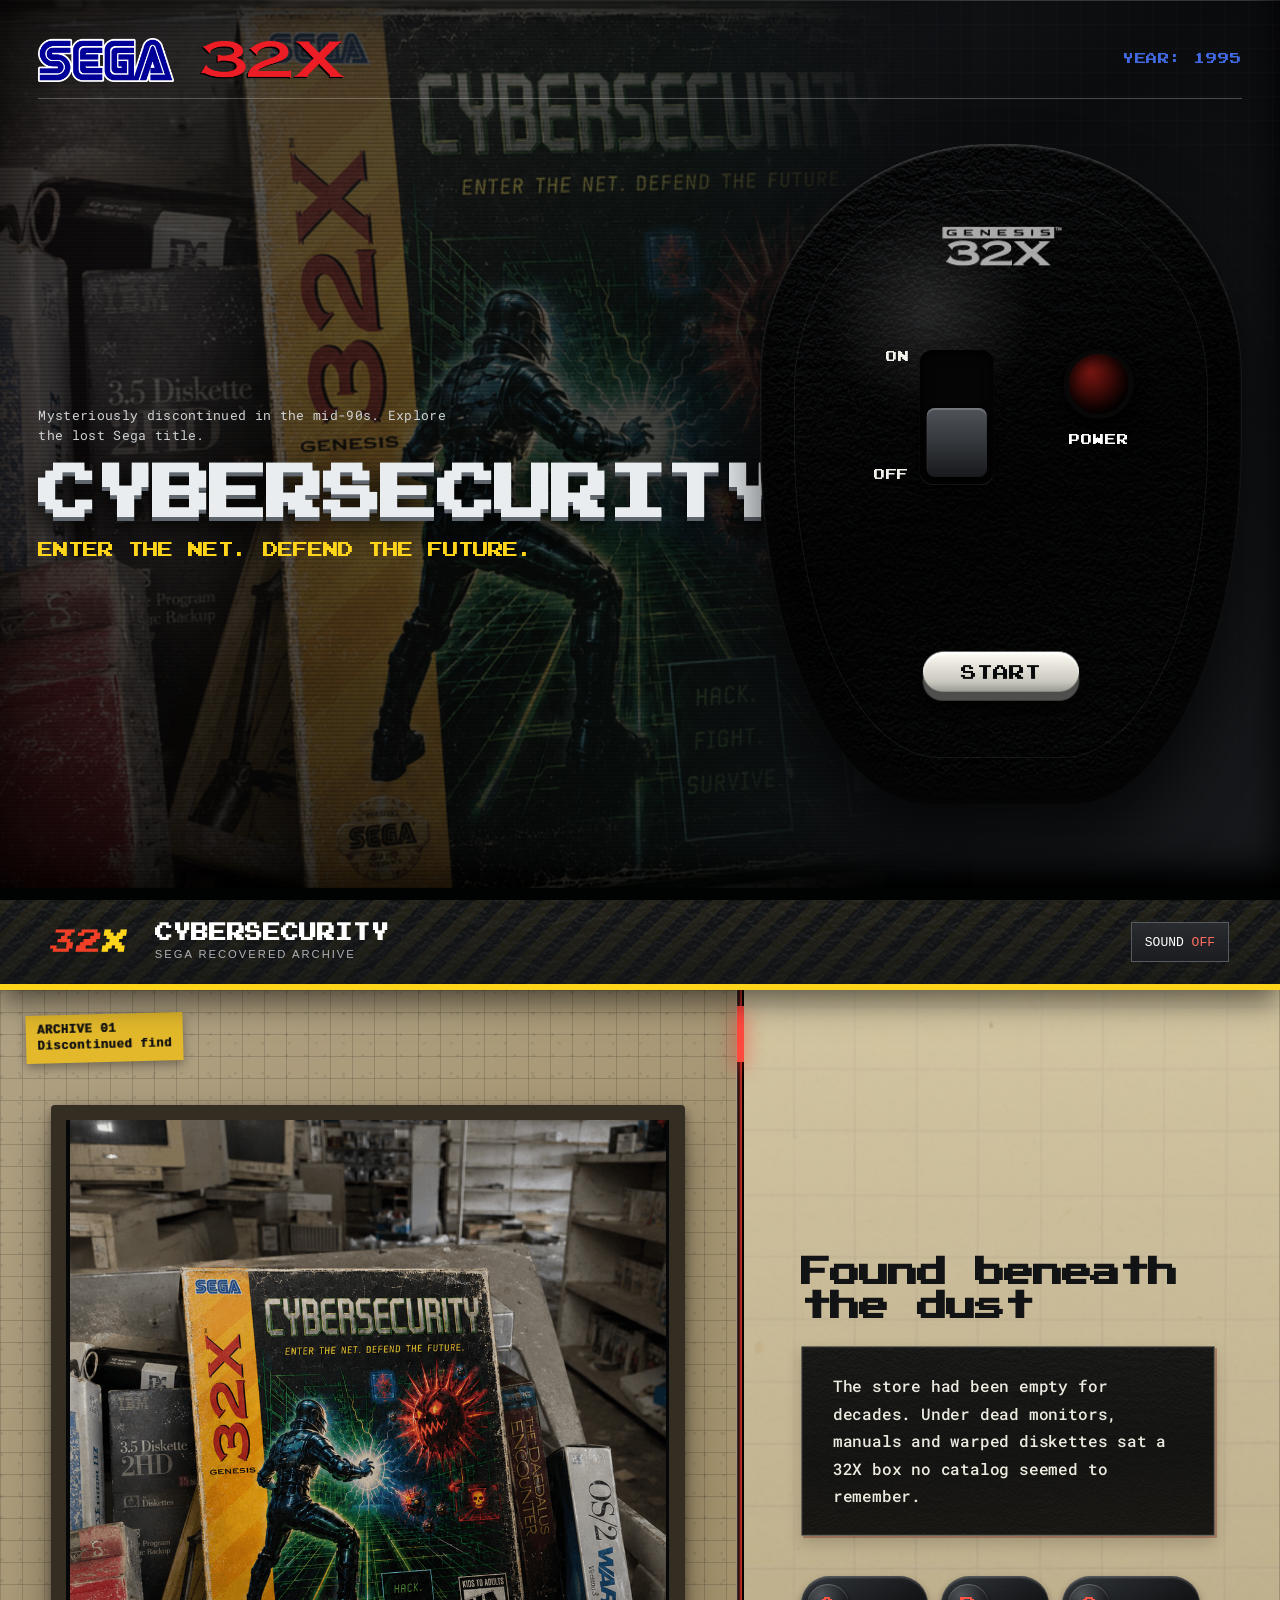
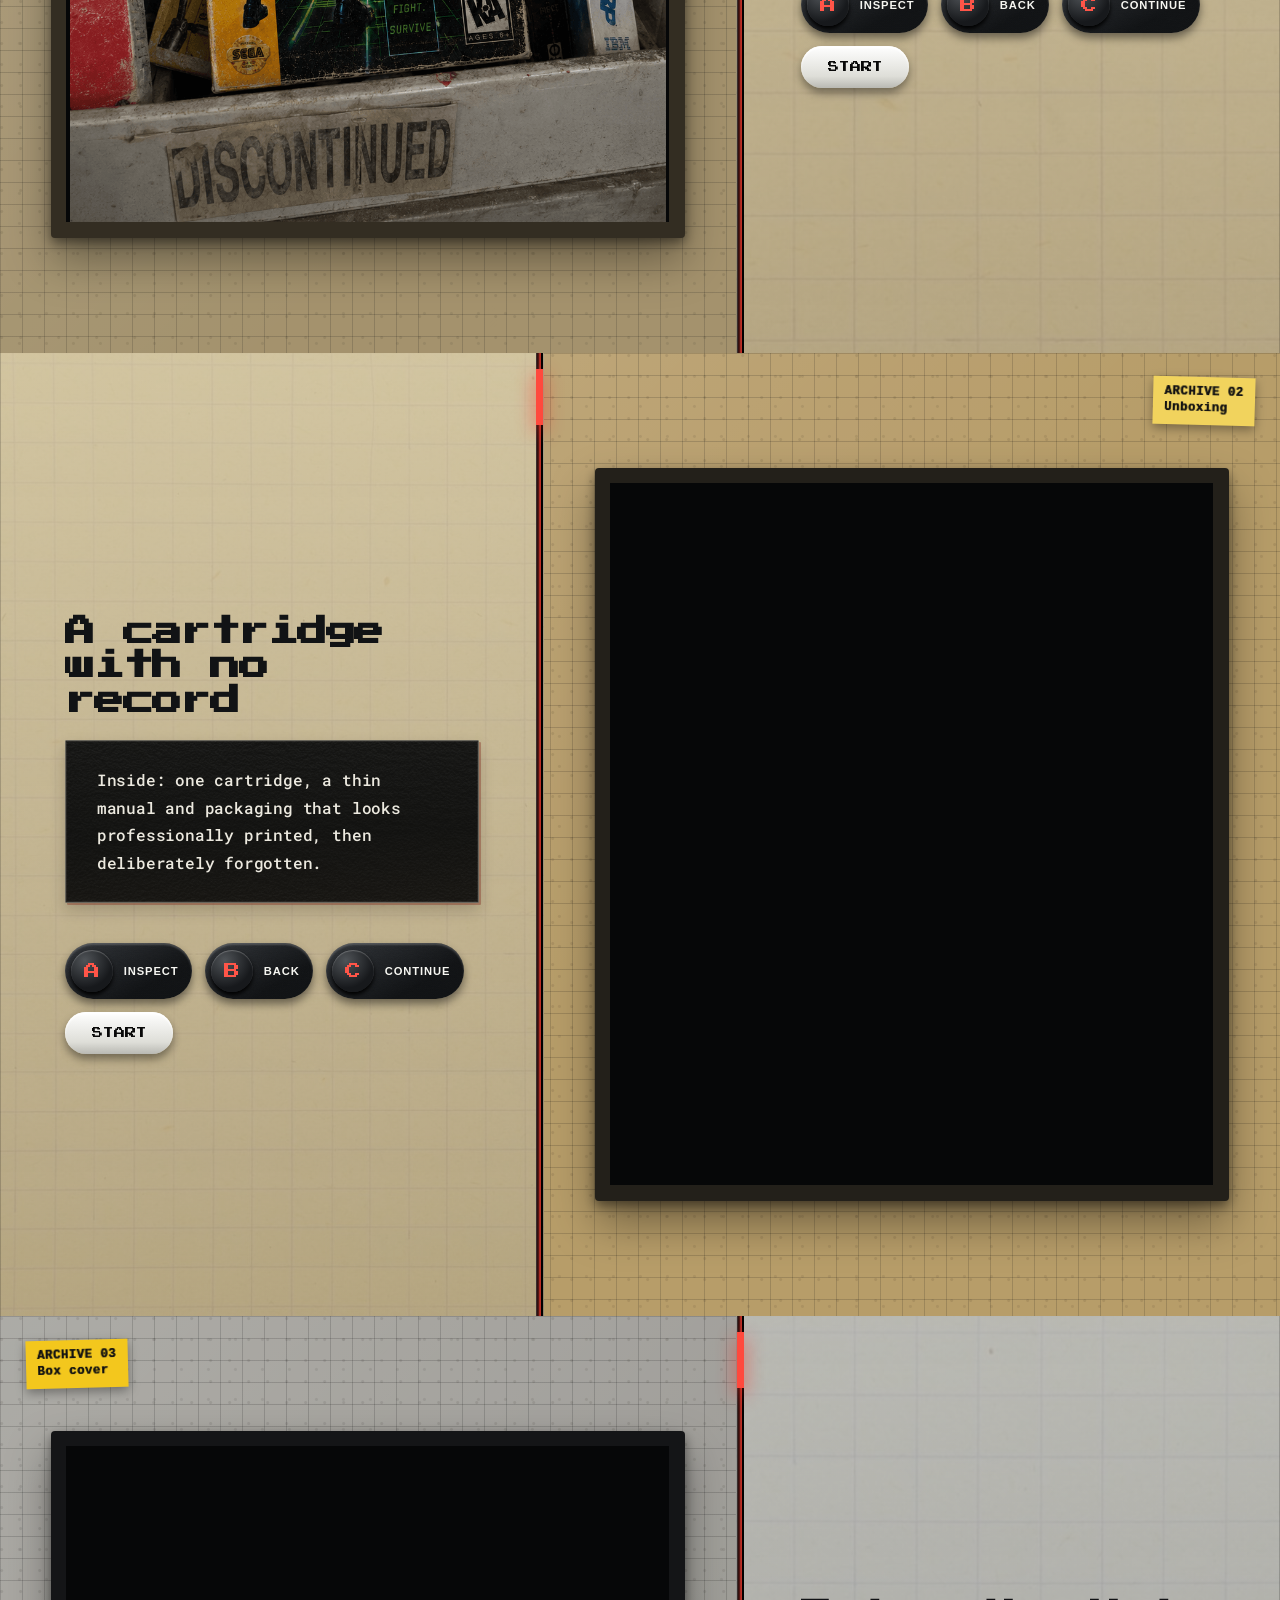
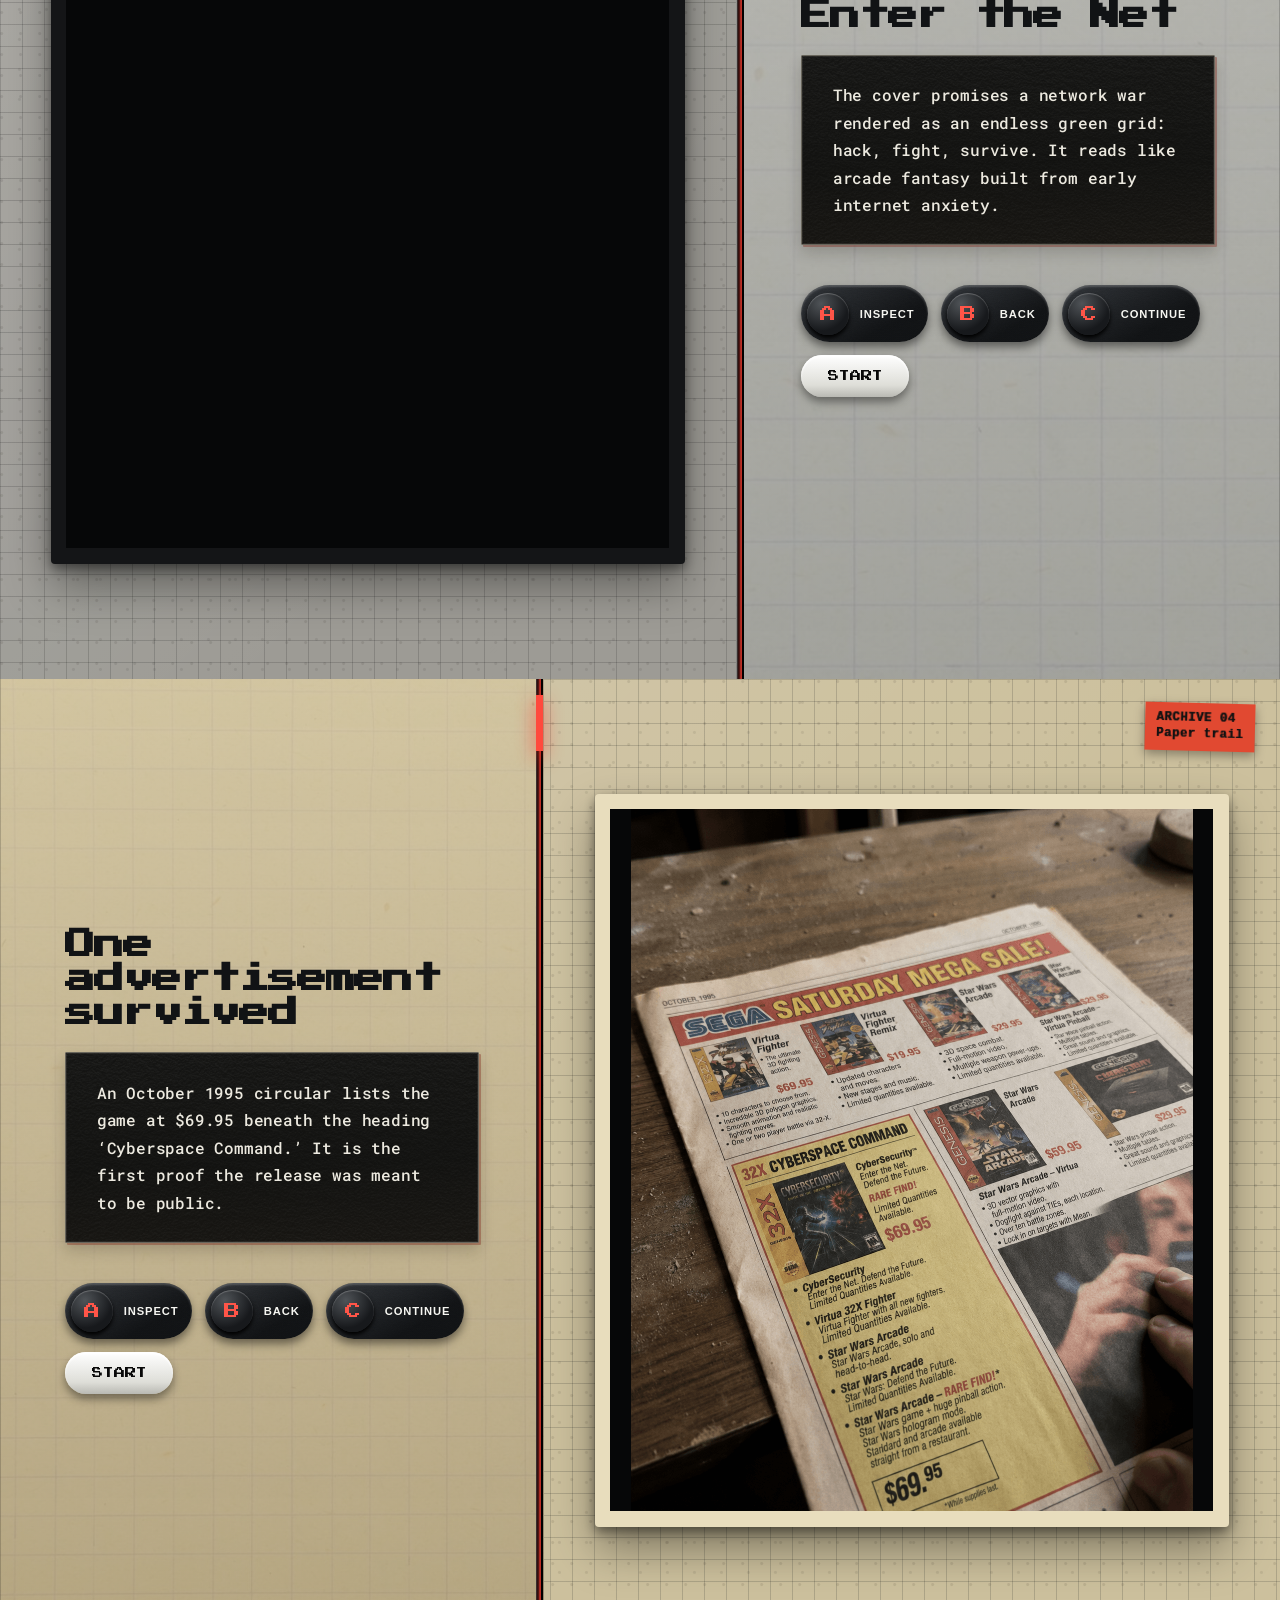
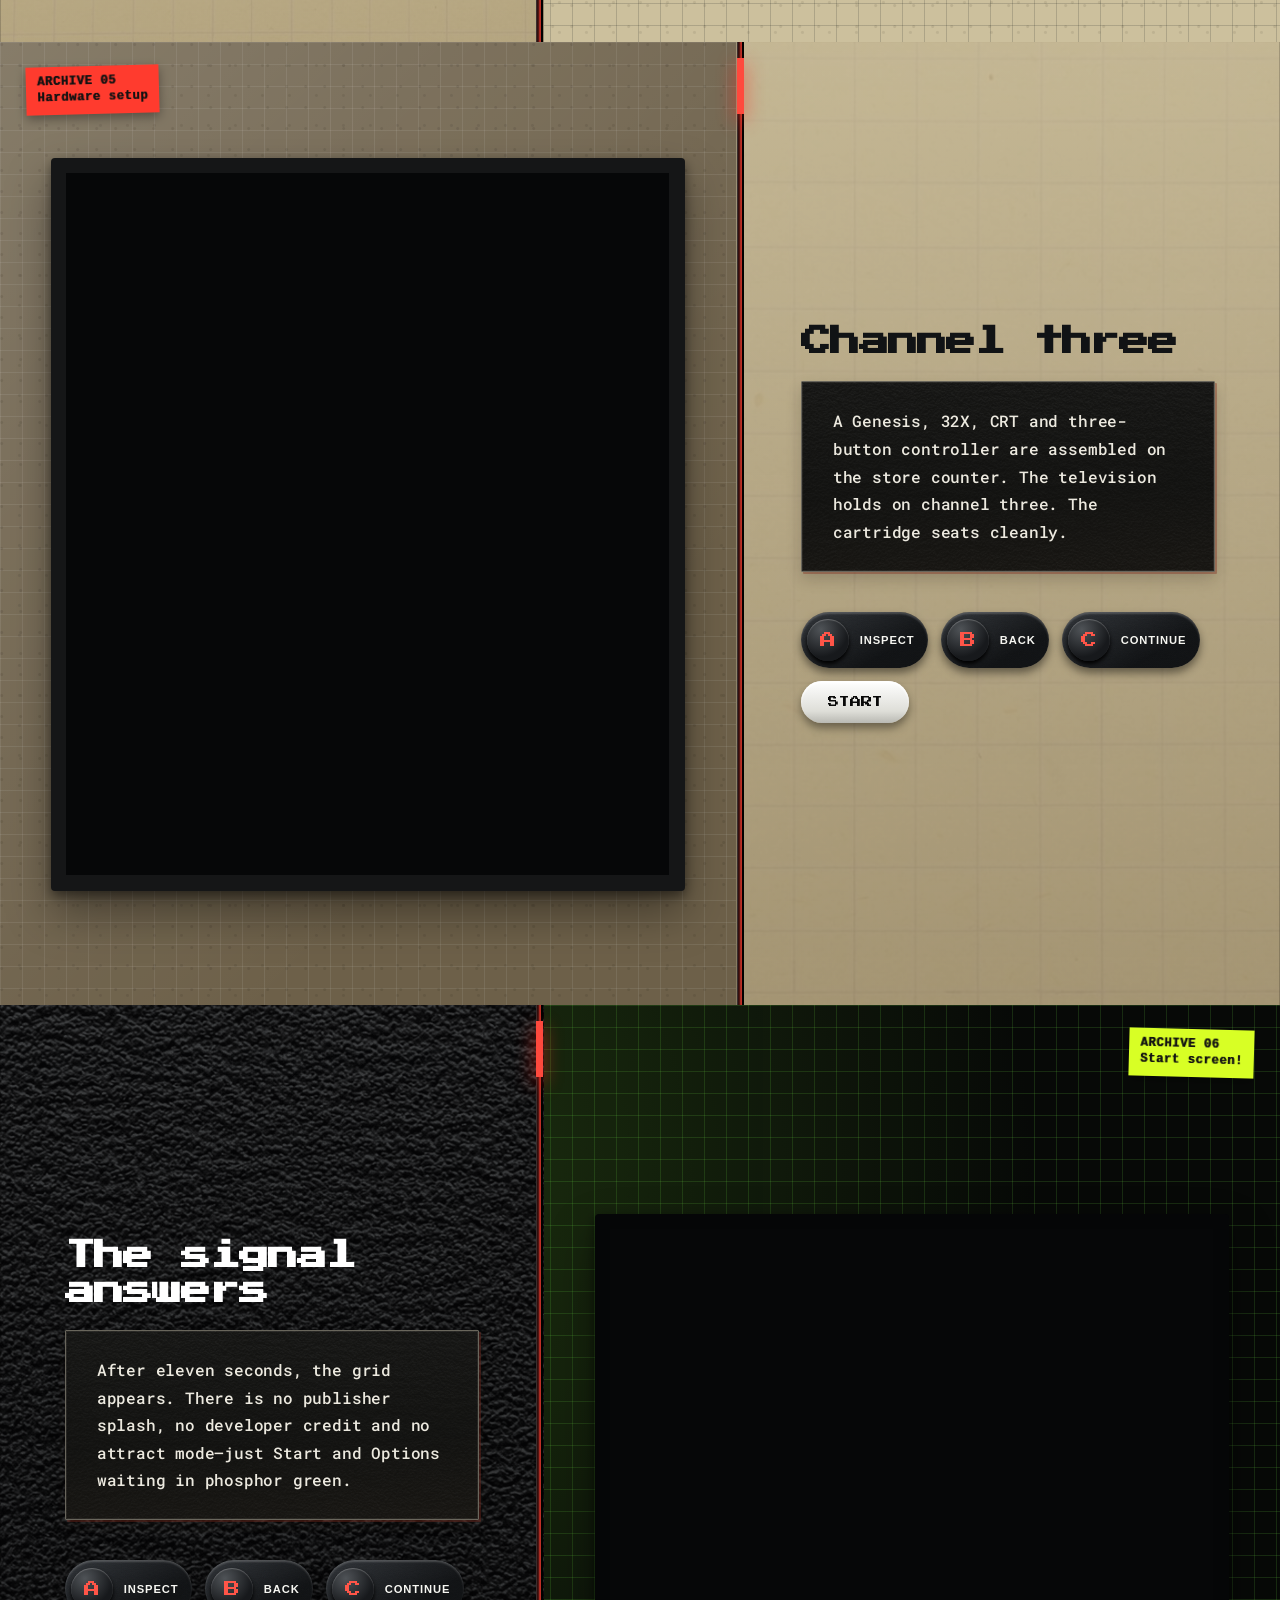
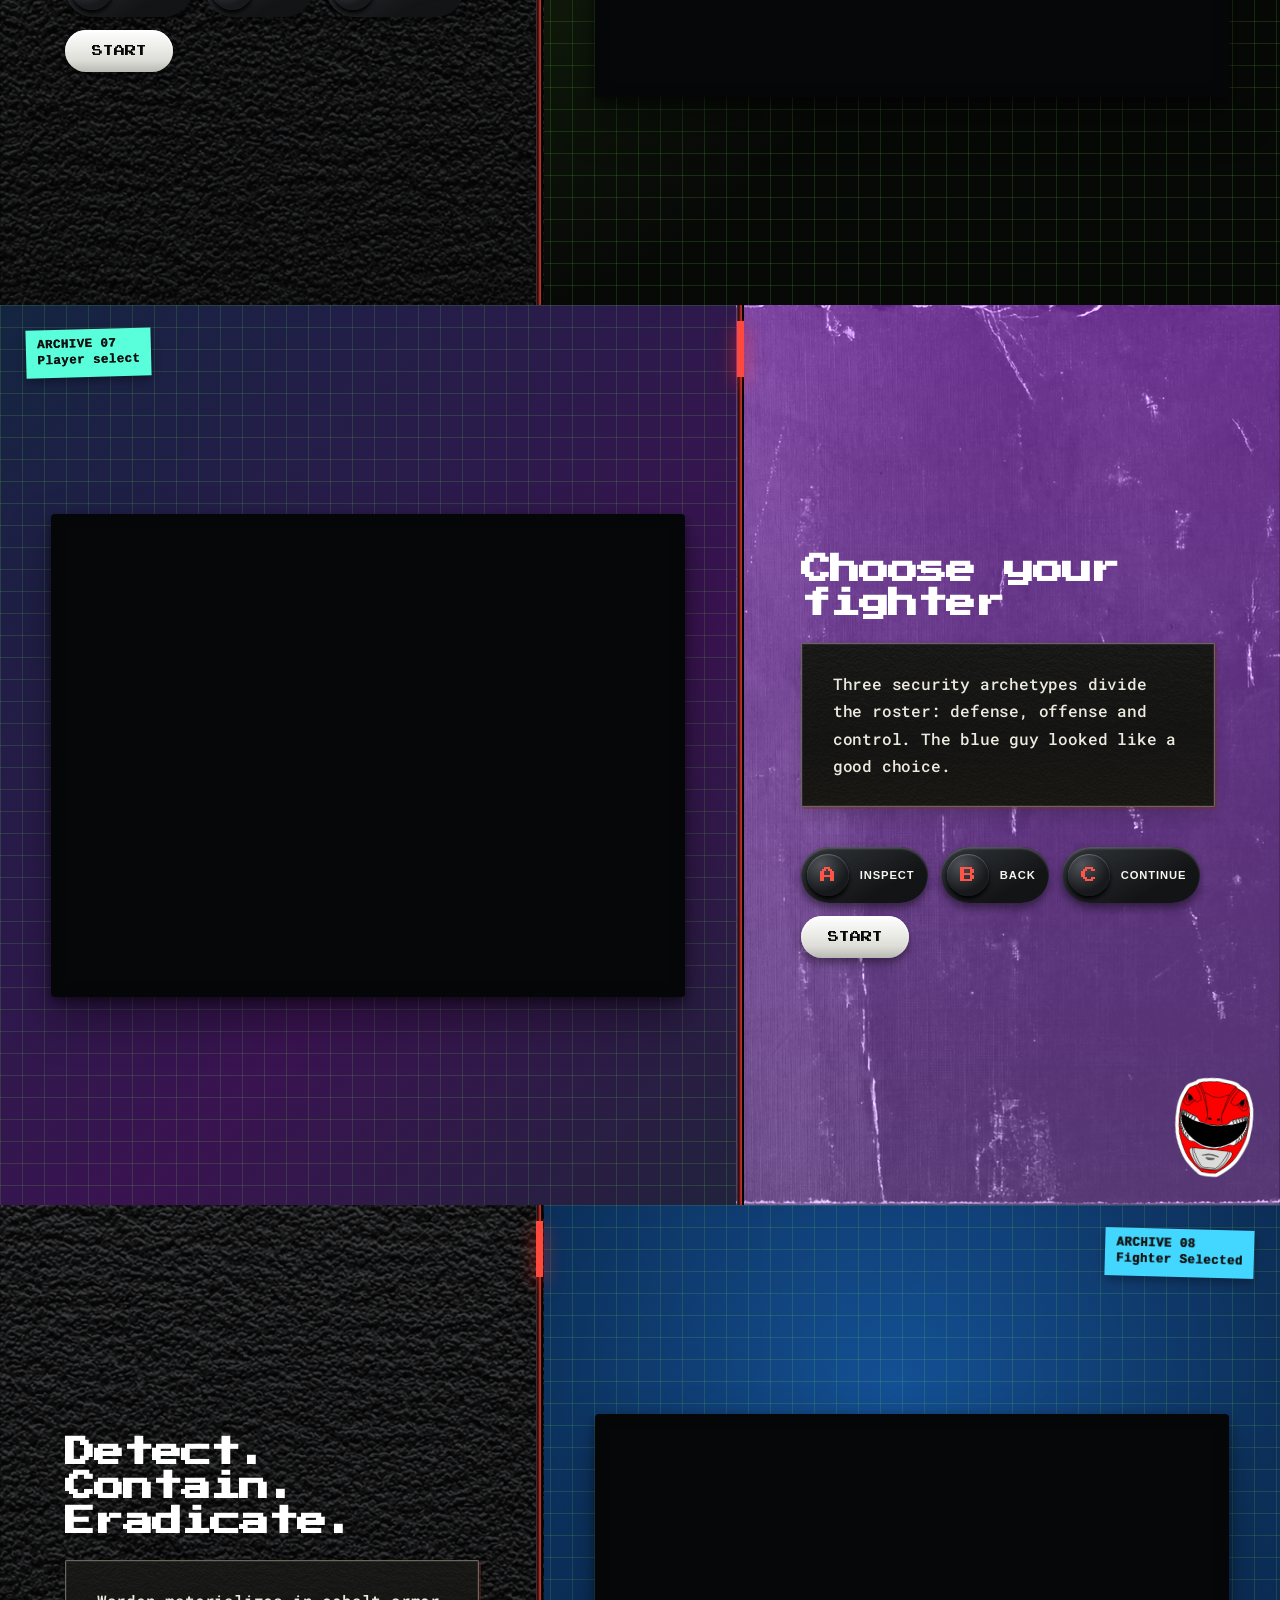
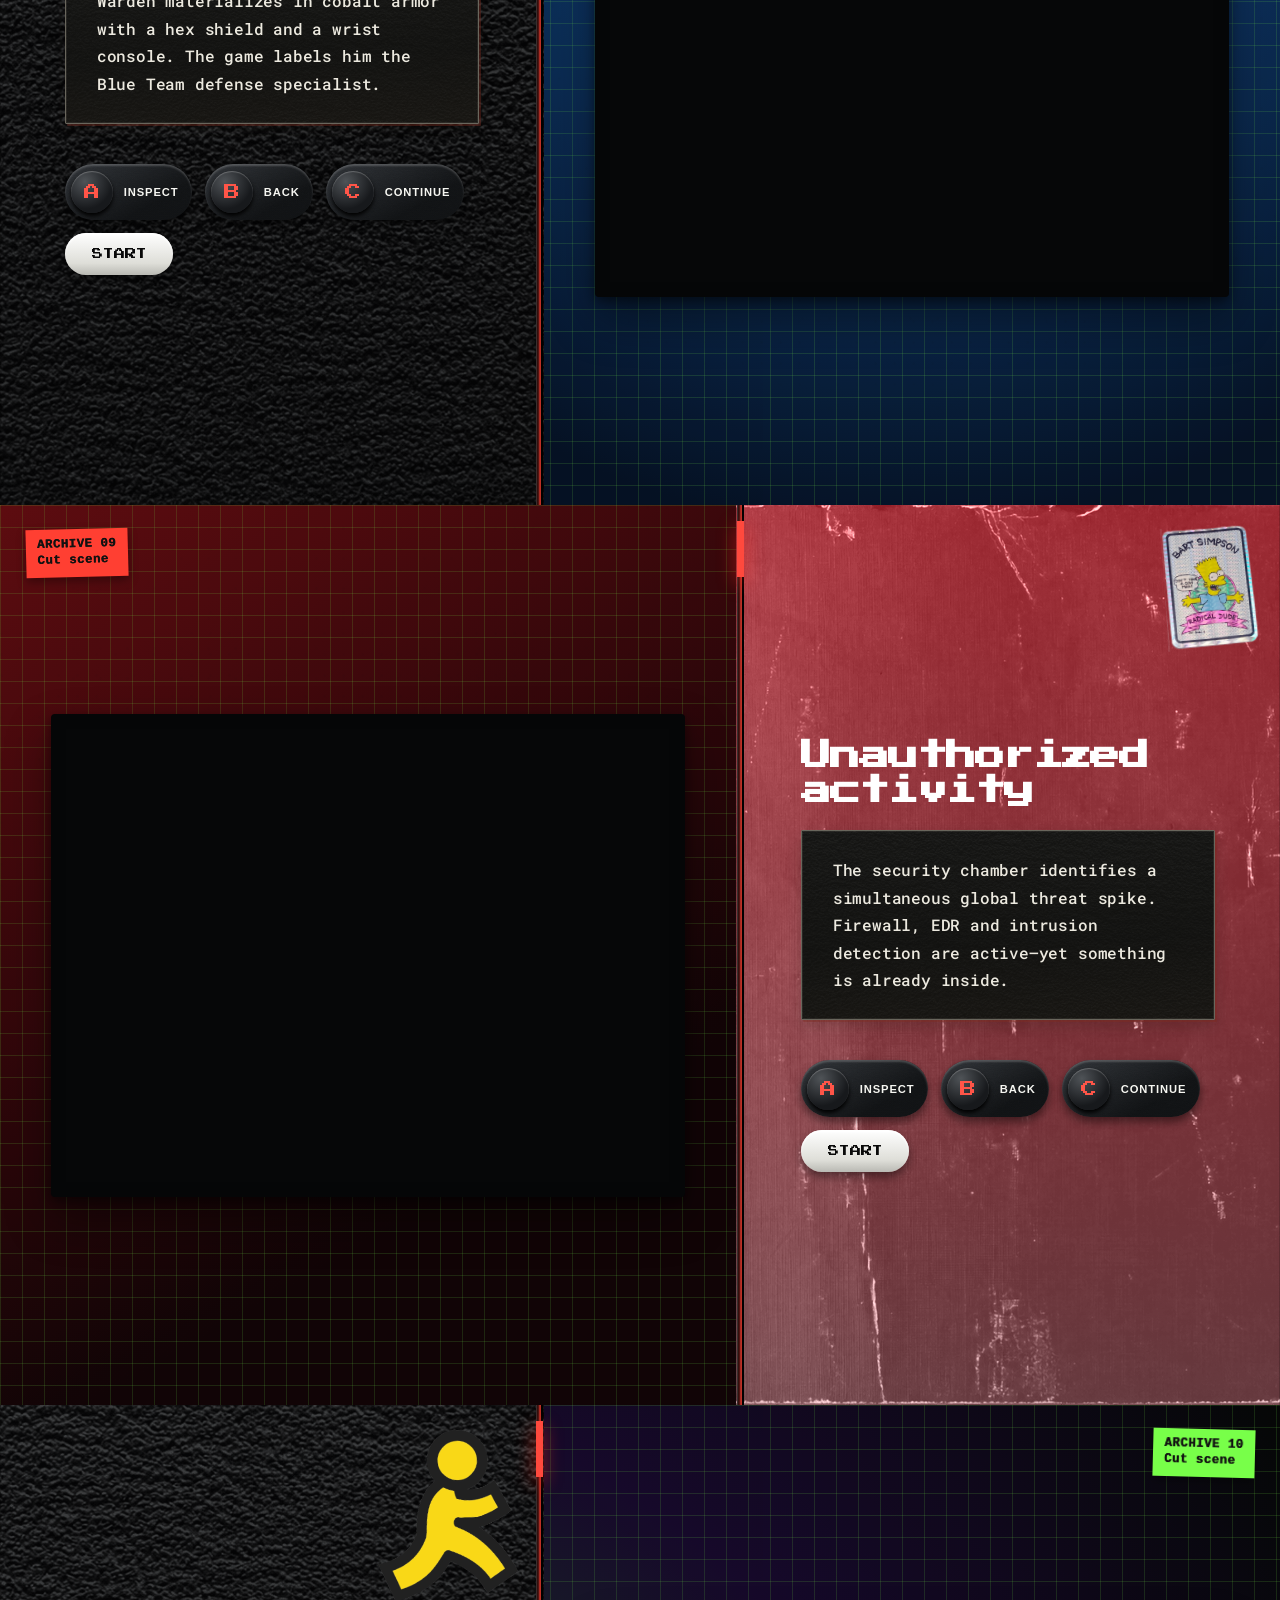
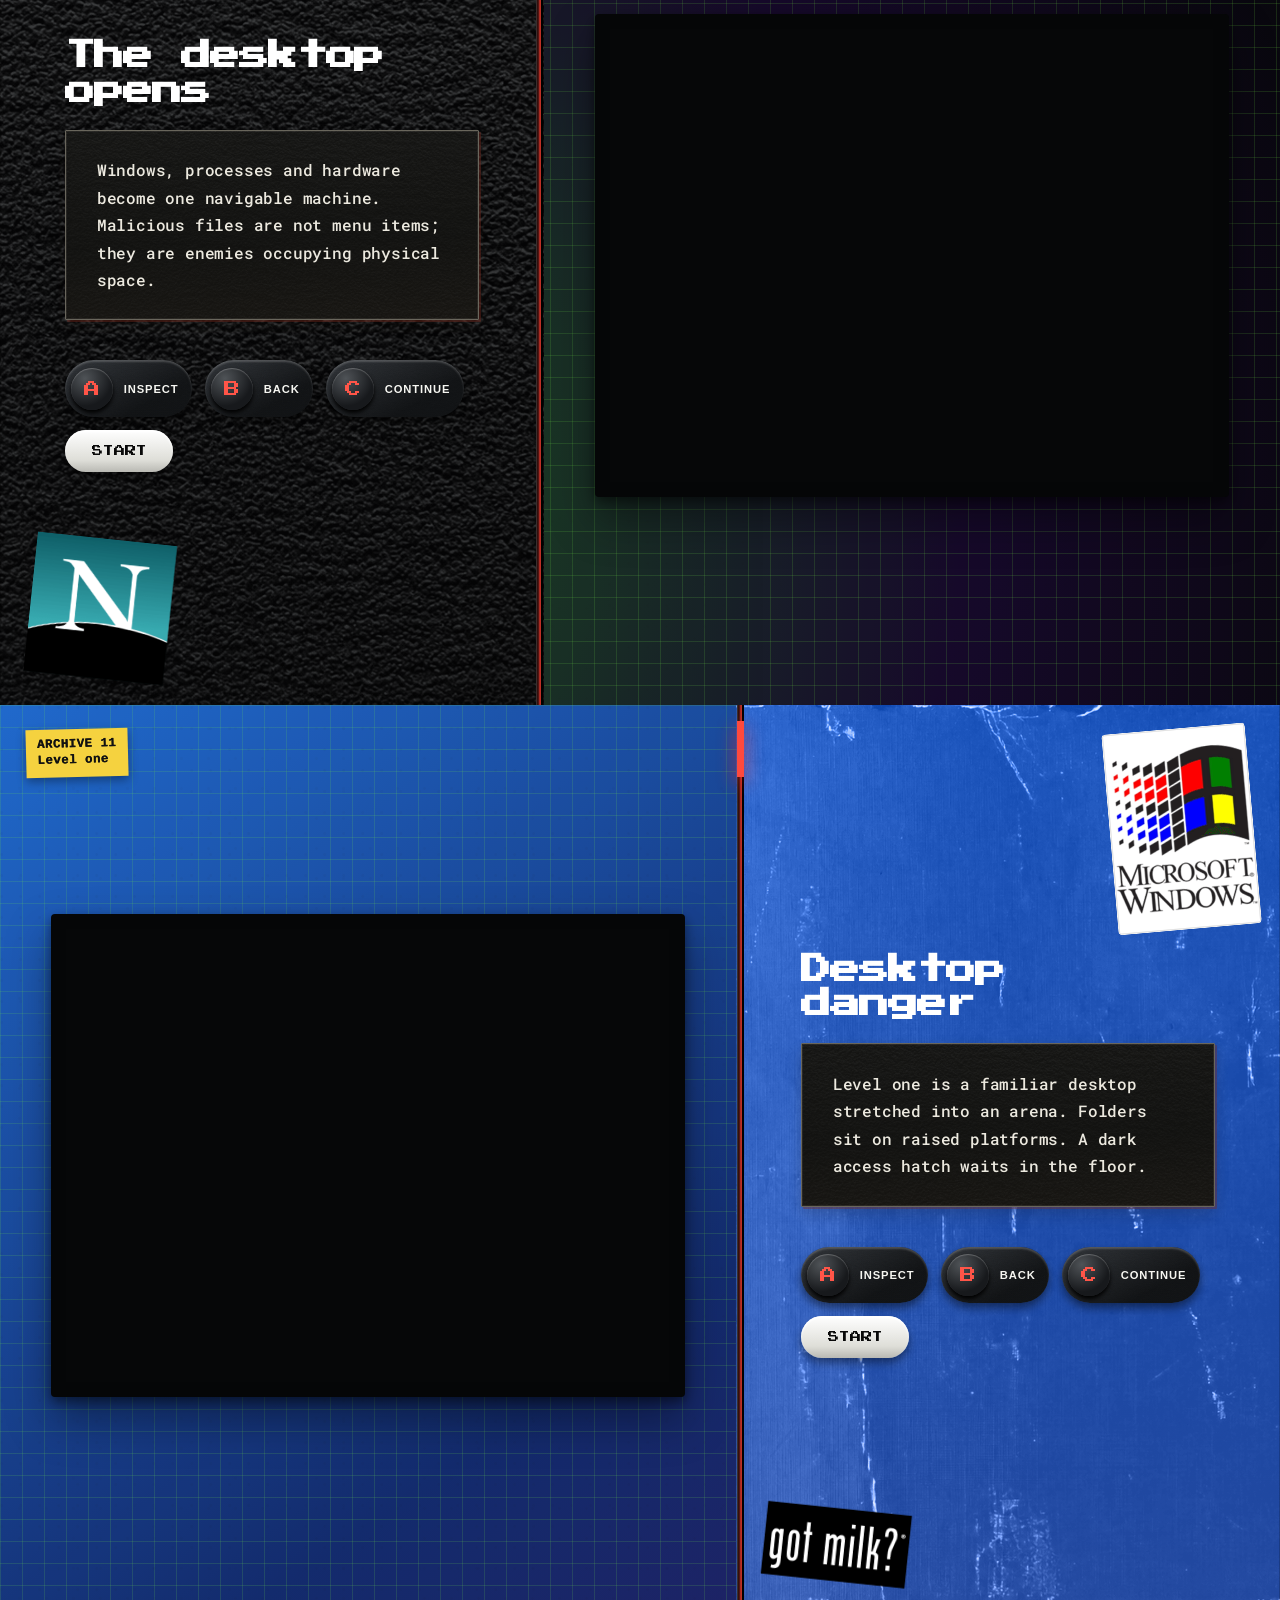
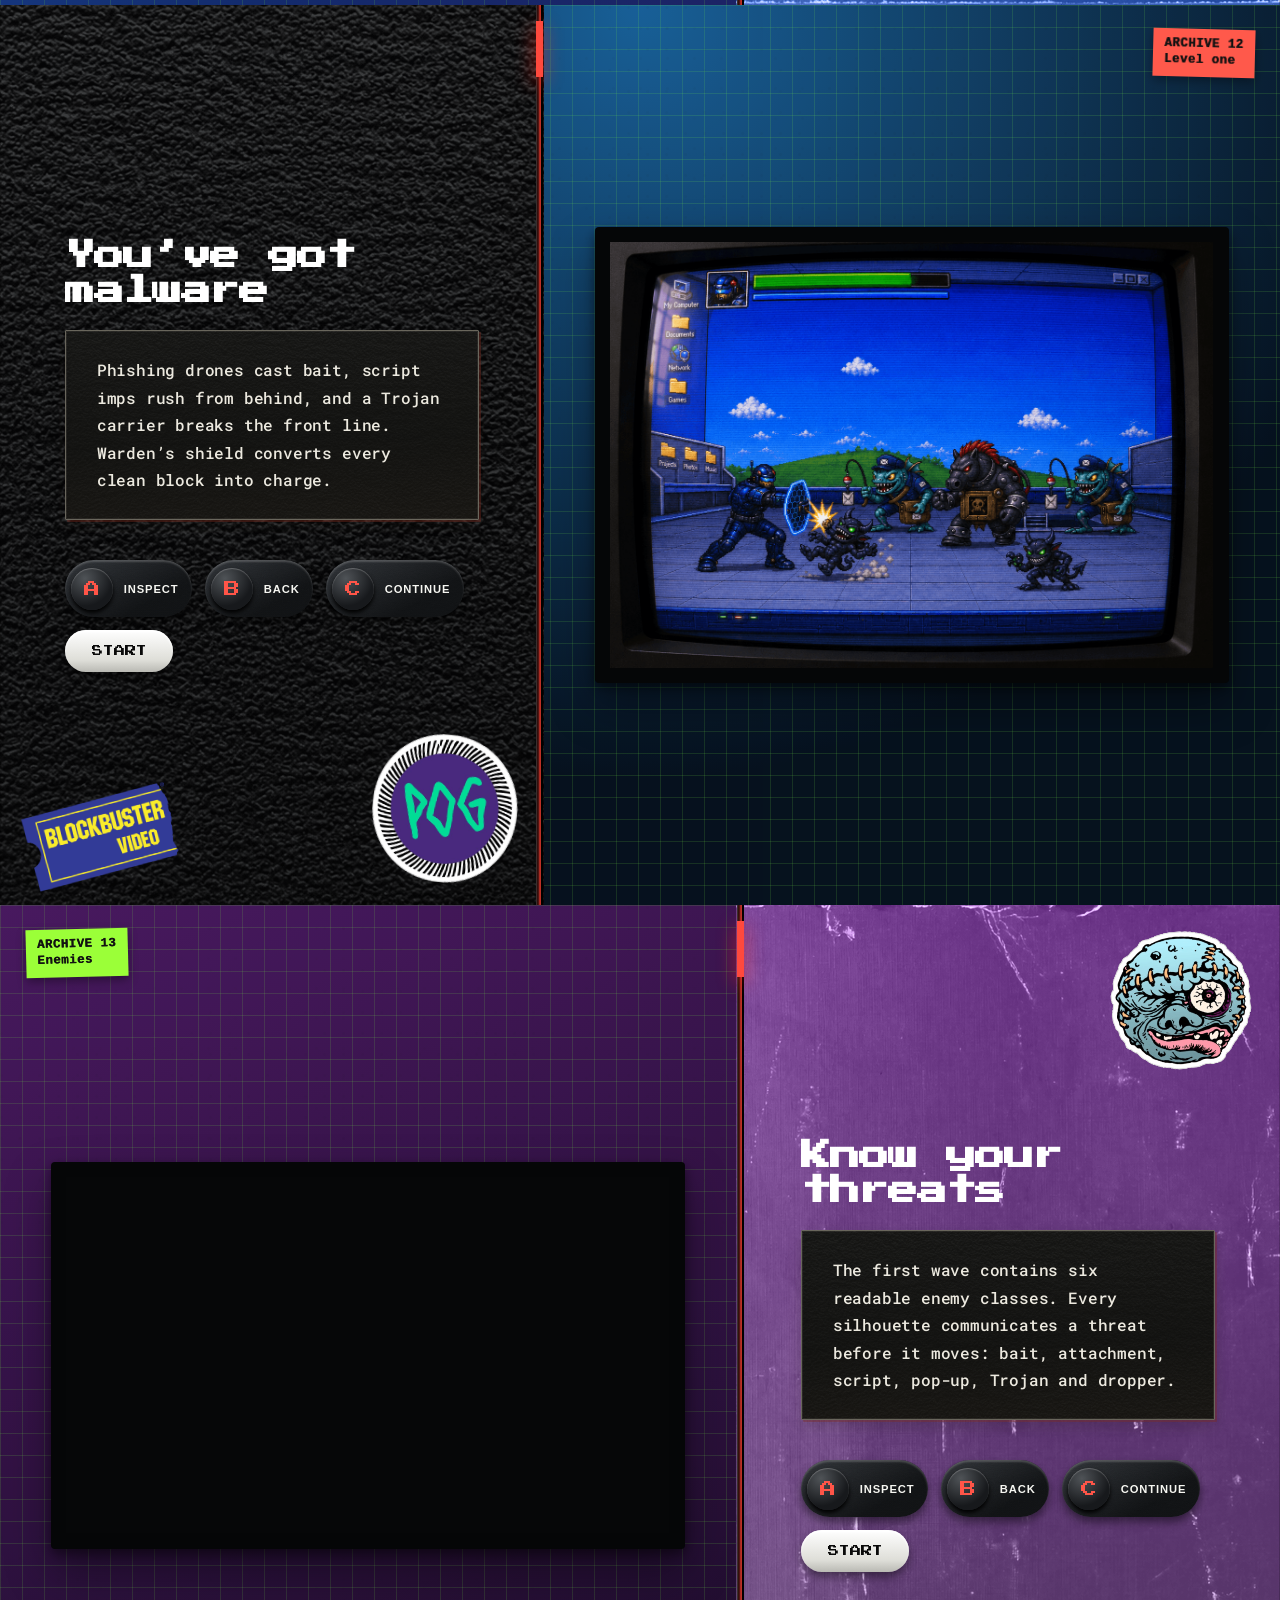
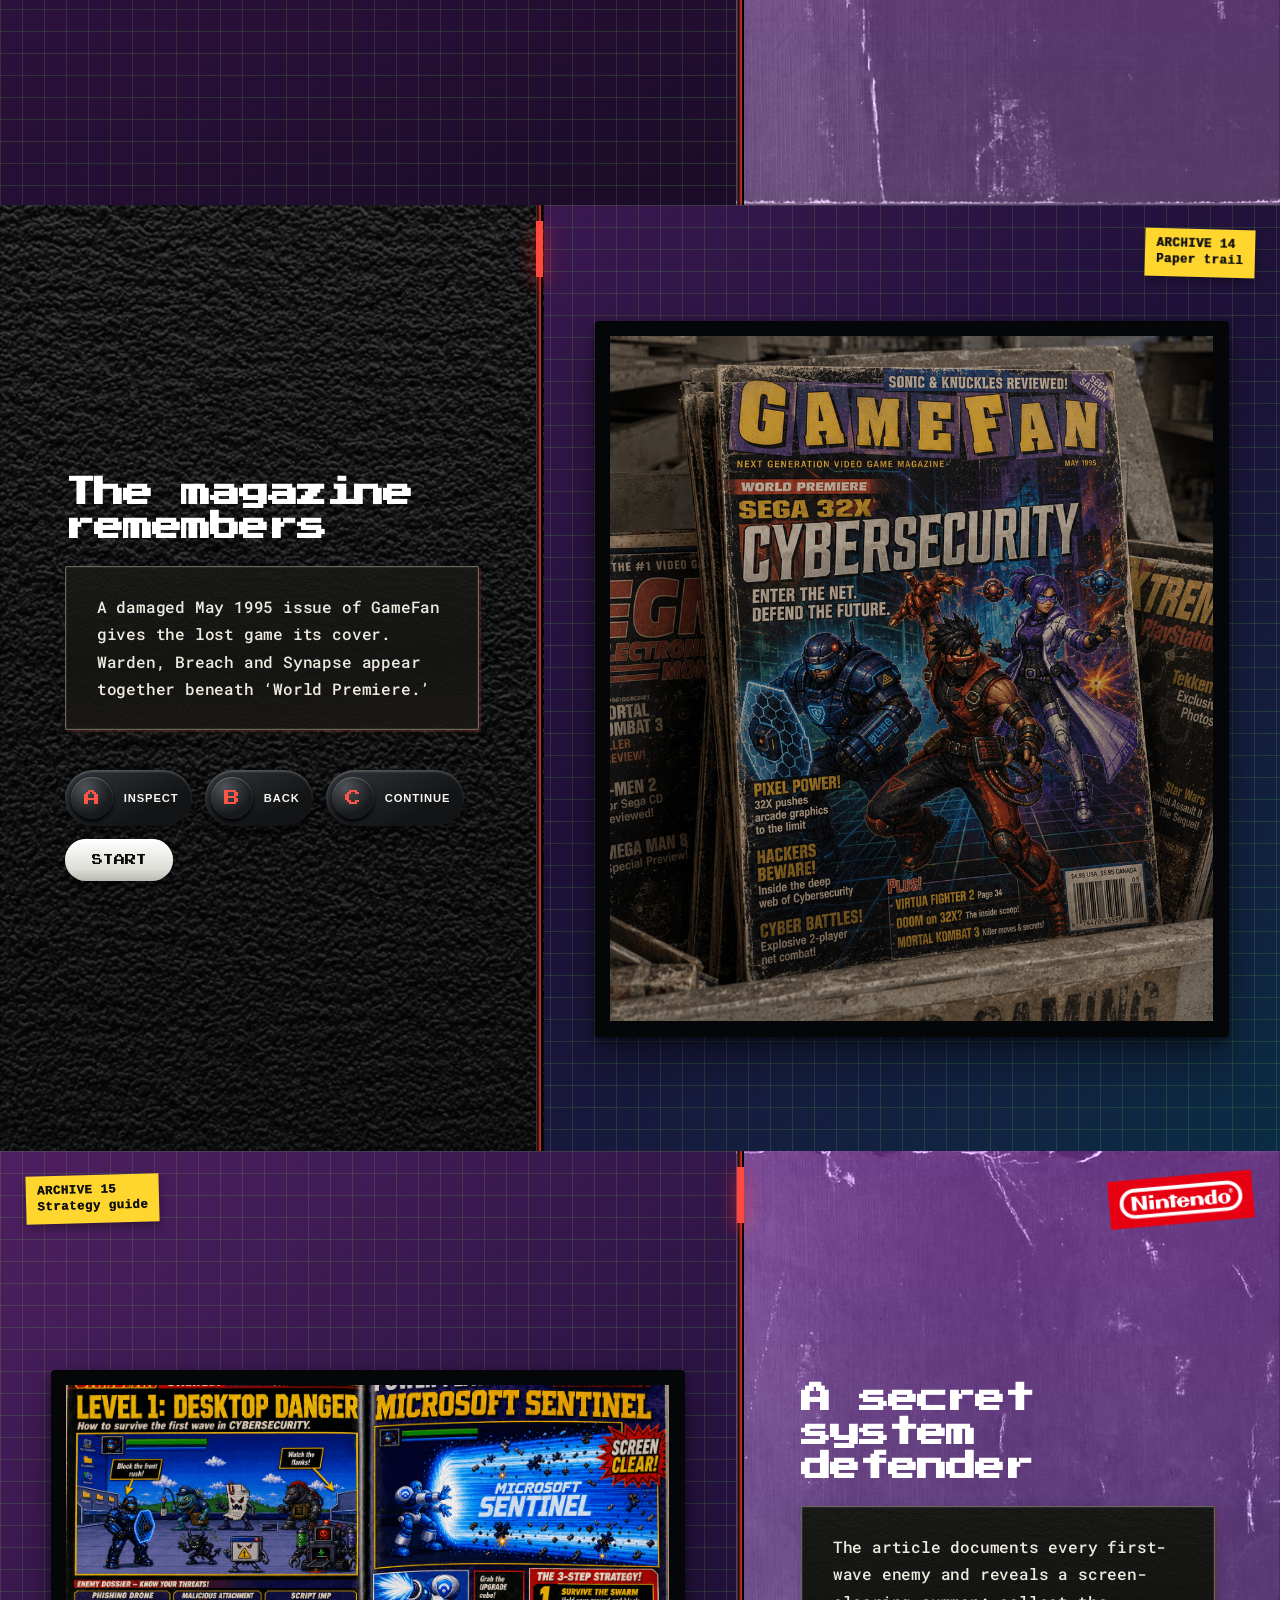
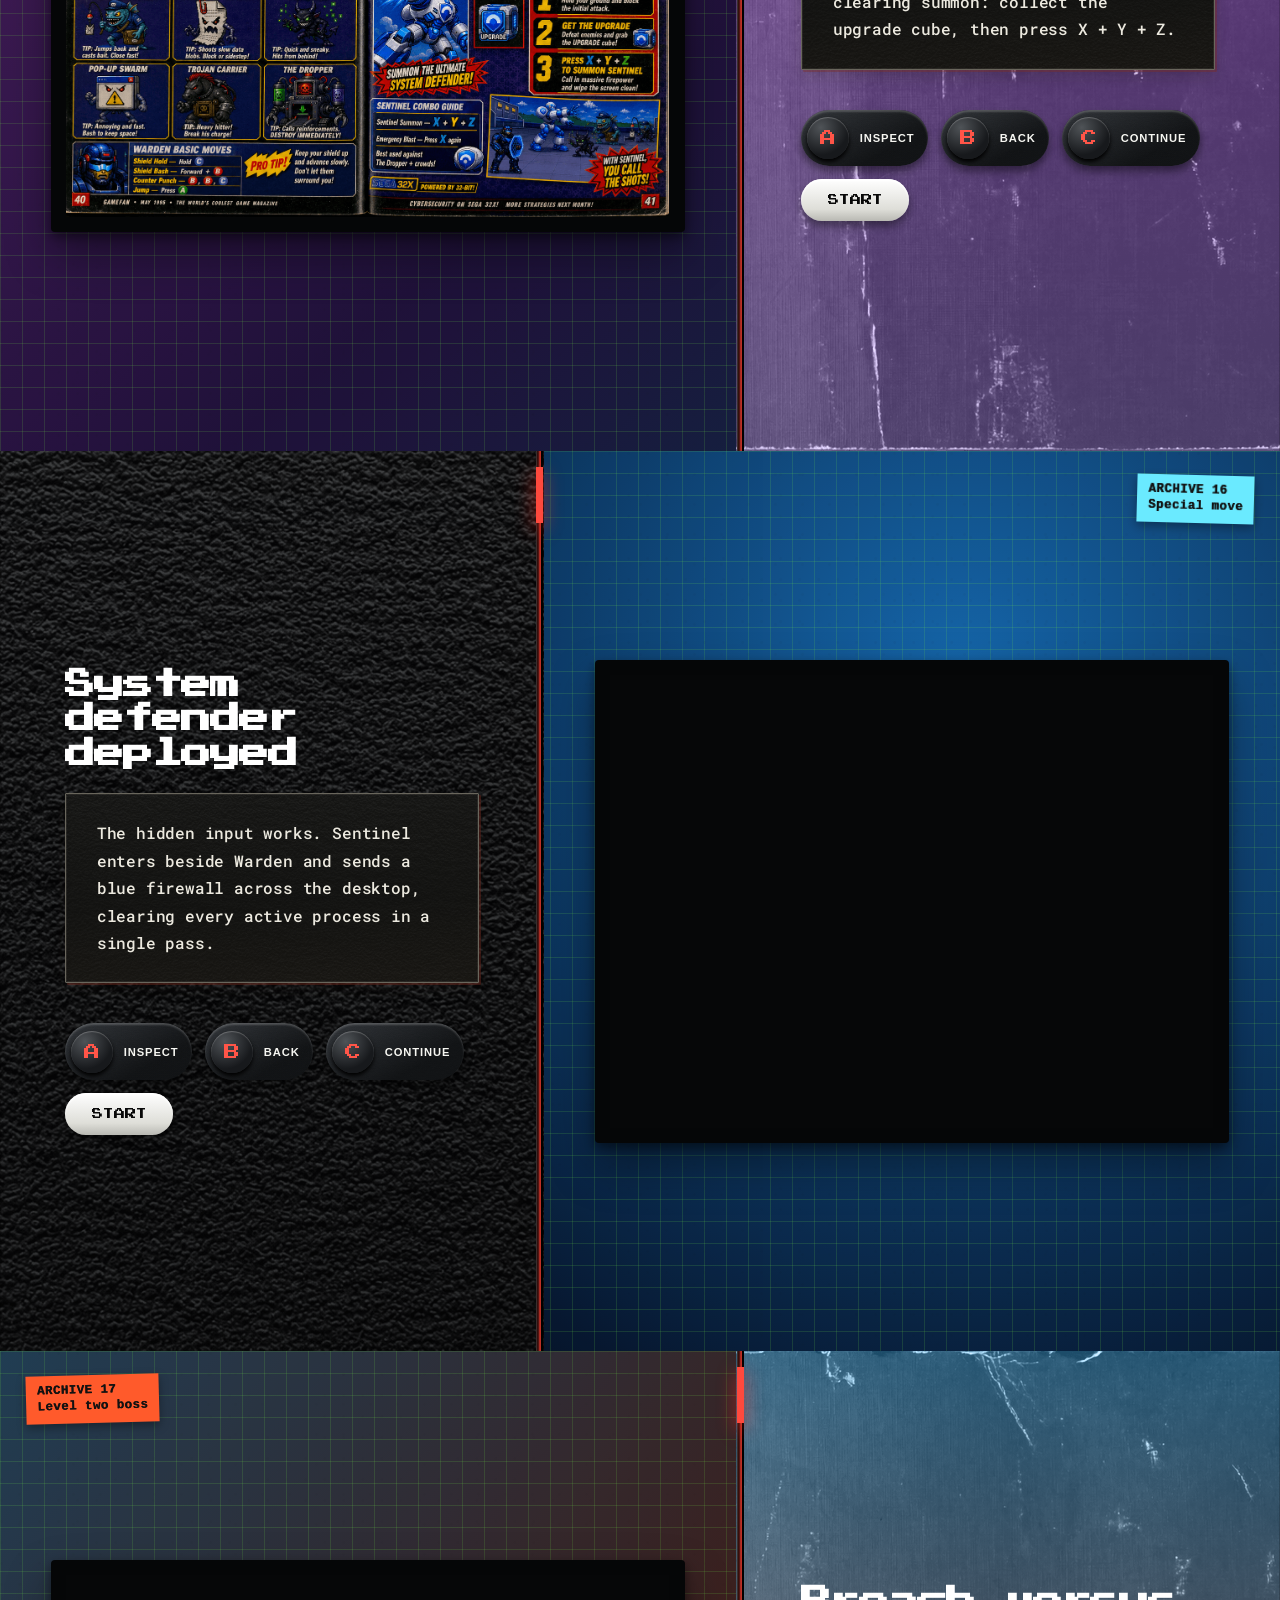
==== commit c7be9535: "Overflow fix" ====
--- a/index.html
+++ b/index.html
@@ -6,8 +6,8 @@
   <meta name="theme-color" content="#090a0c">
   <meta name="description" content="A fictional recovered archive for CYBERSECURITY, a lost Sega 32X game.">
   <title>CYBERSECURITY — The Lost 32X Archive</title>
-  <link rel="stylesheet" href="styles.css?v=20260929-21">
-  <script src="app.js?v=20260929-21" defer></script>
+  <link rel="stylesheet" href="styles.css?v=20260929-22">
+  <script src="app.js?v=20260929-22" defer></script>
 </head>
 <body class="preboot">
   <a class="skip-link" href="#archive">Skip power sequence</a>
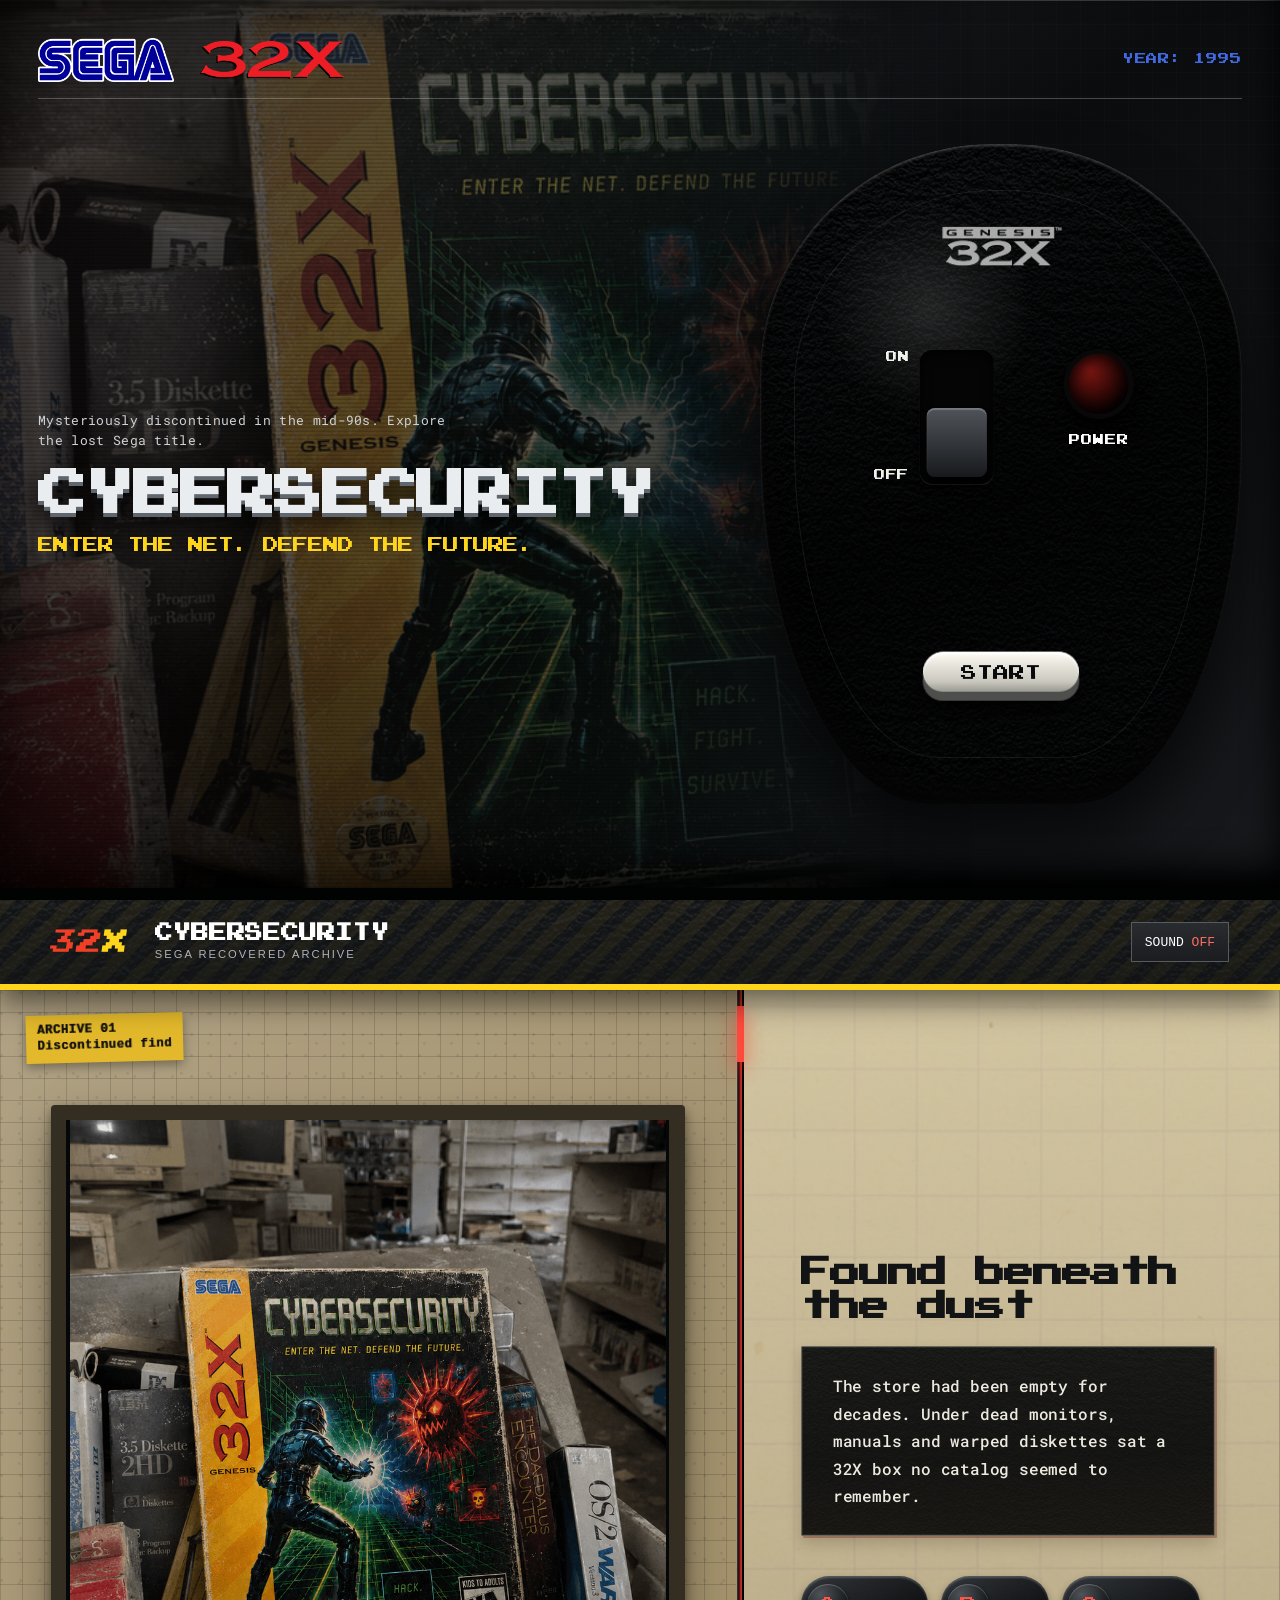
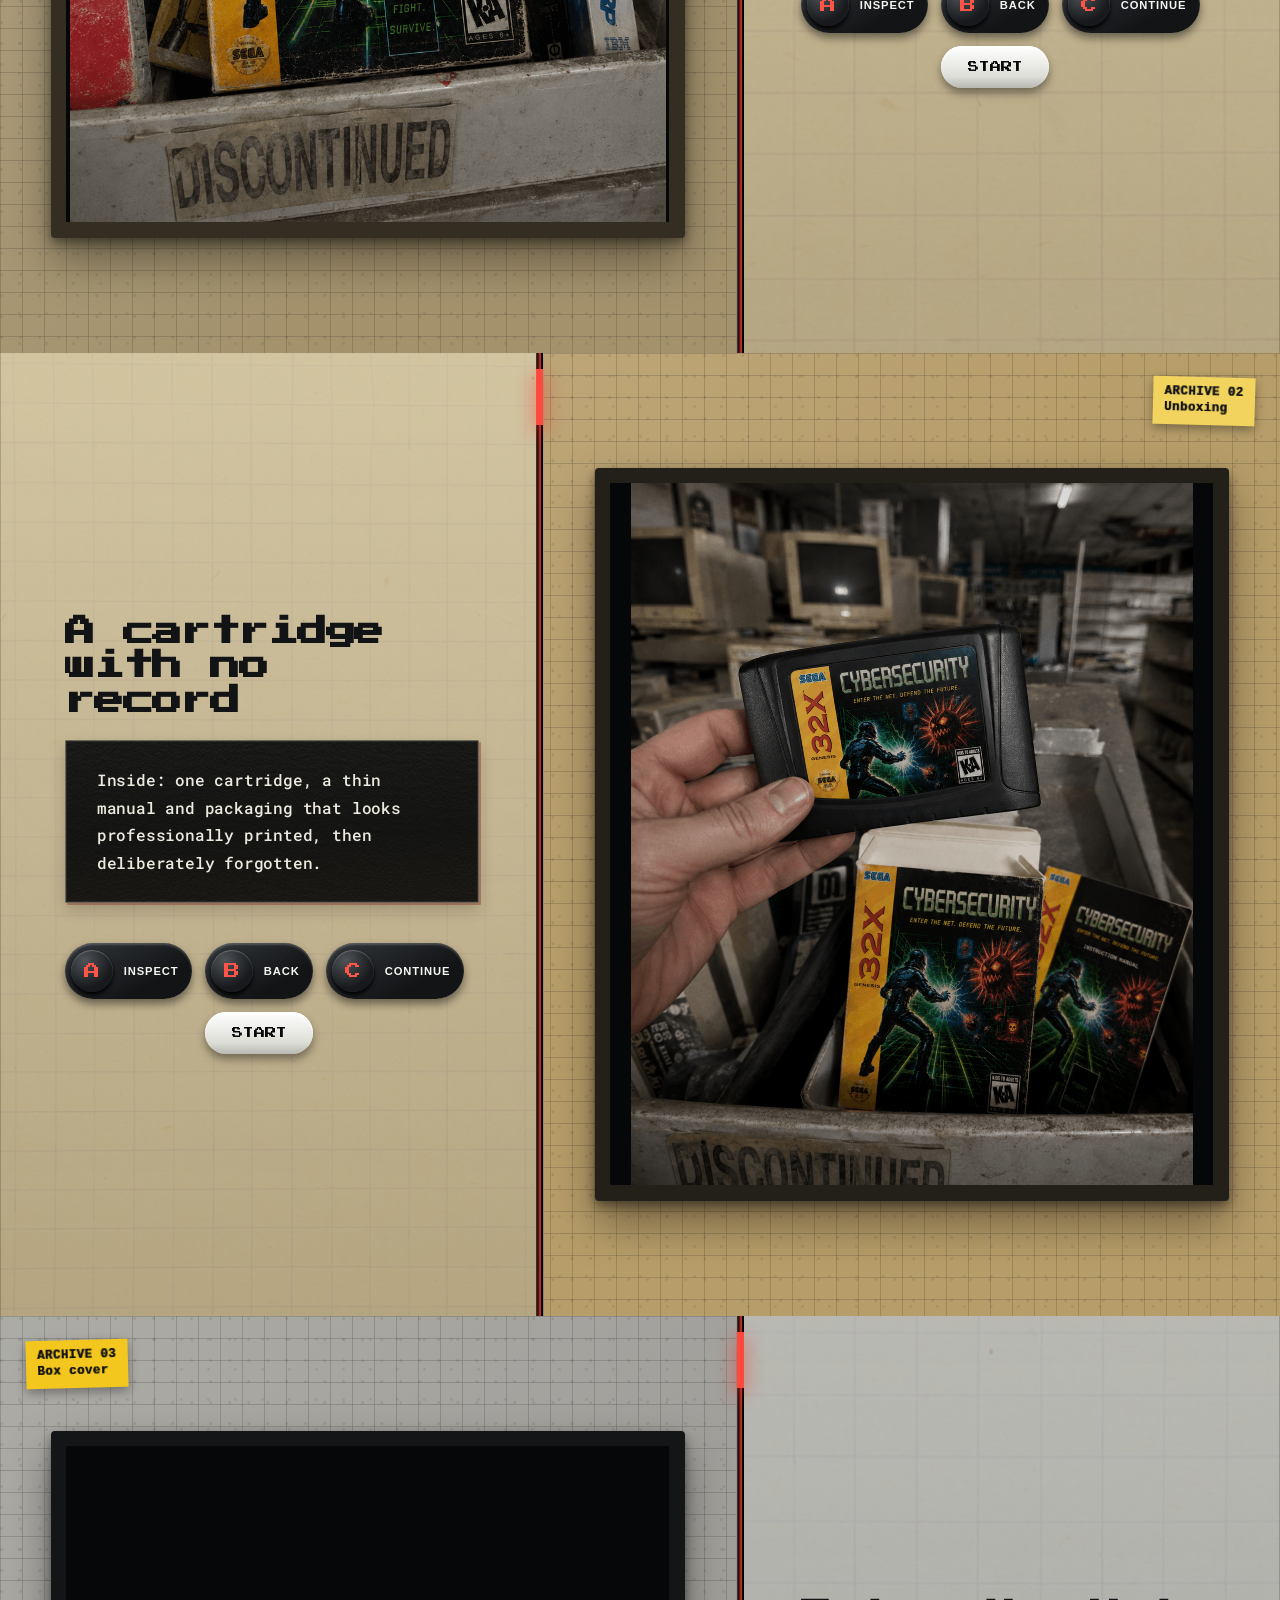
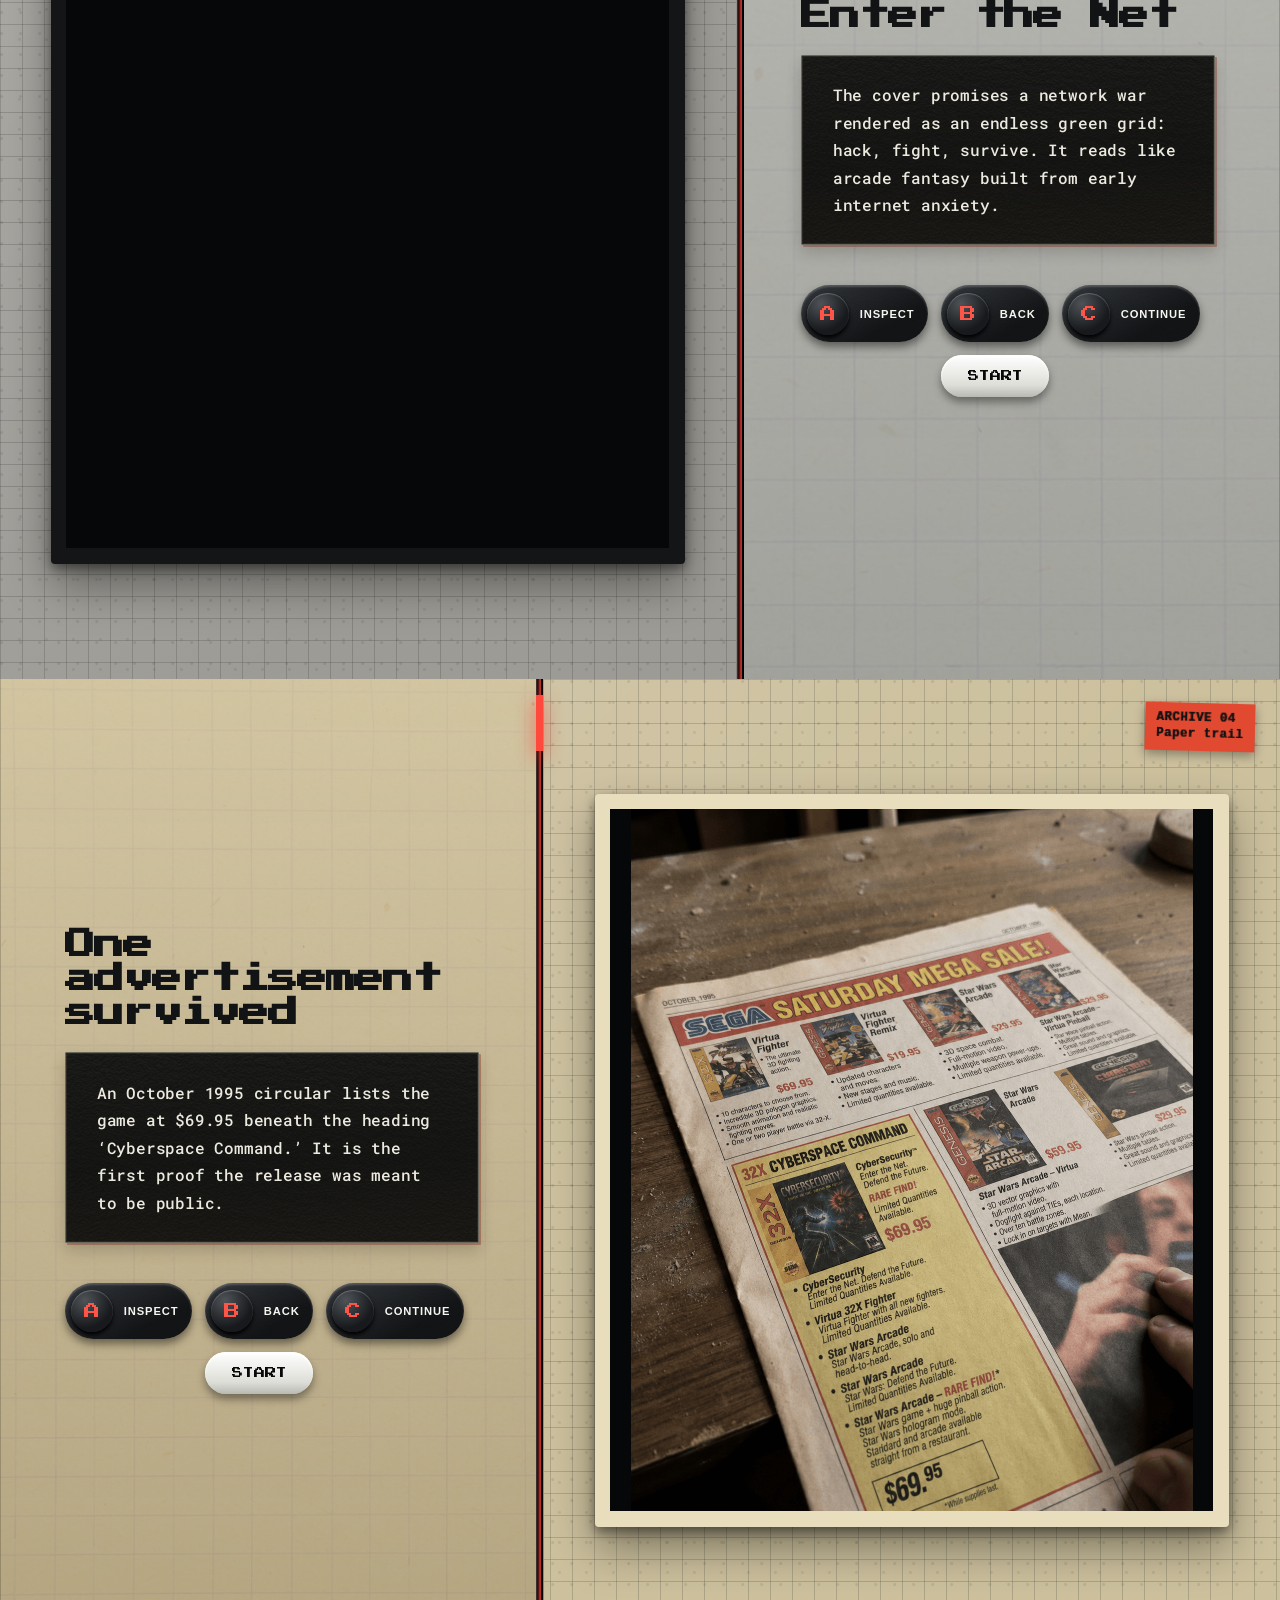
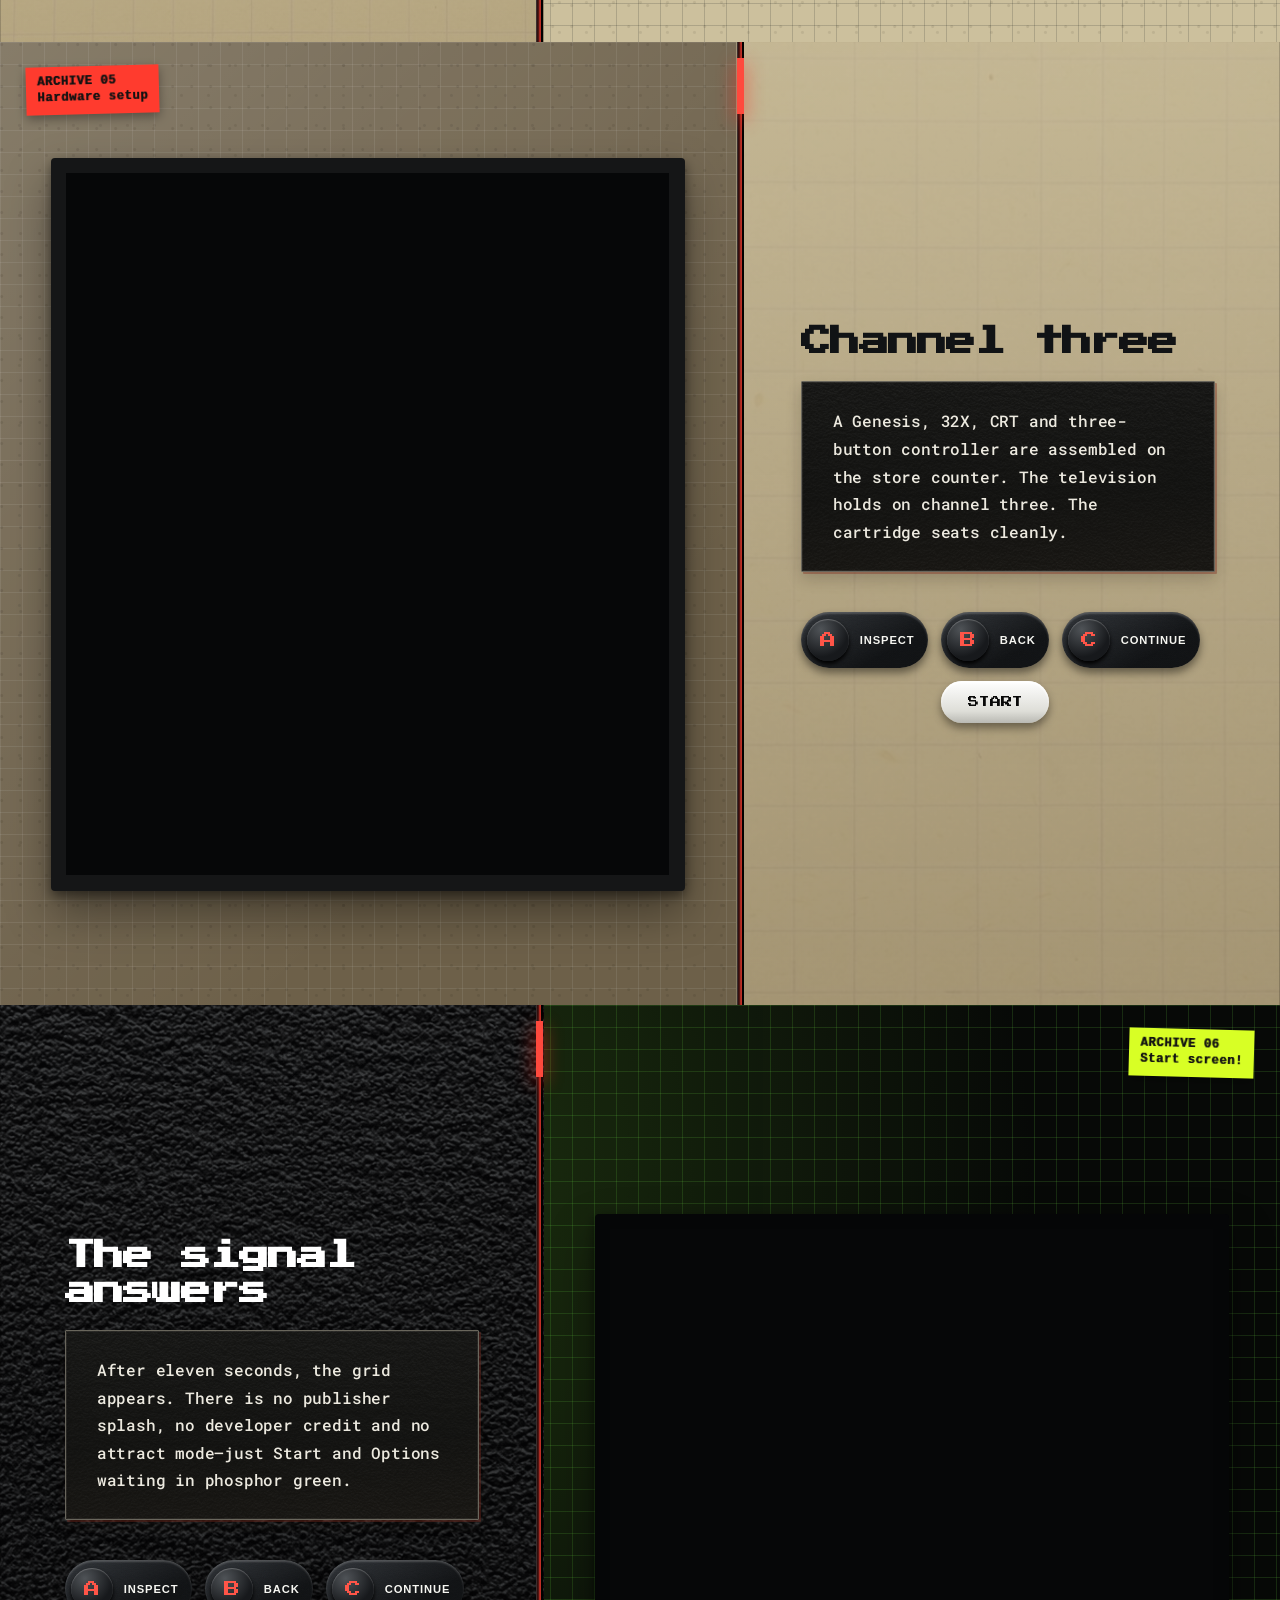
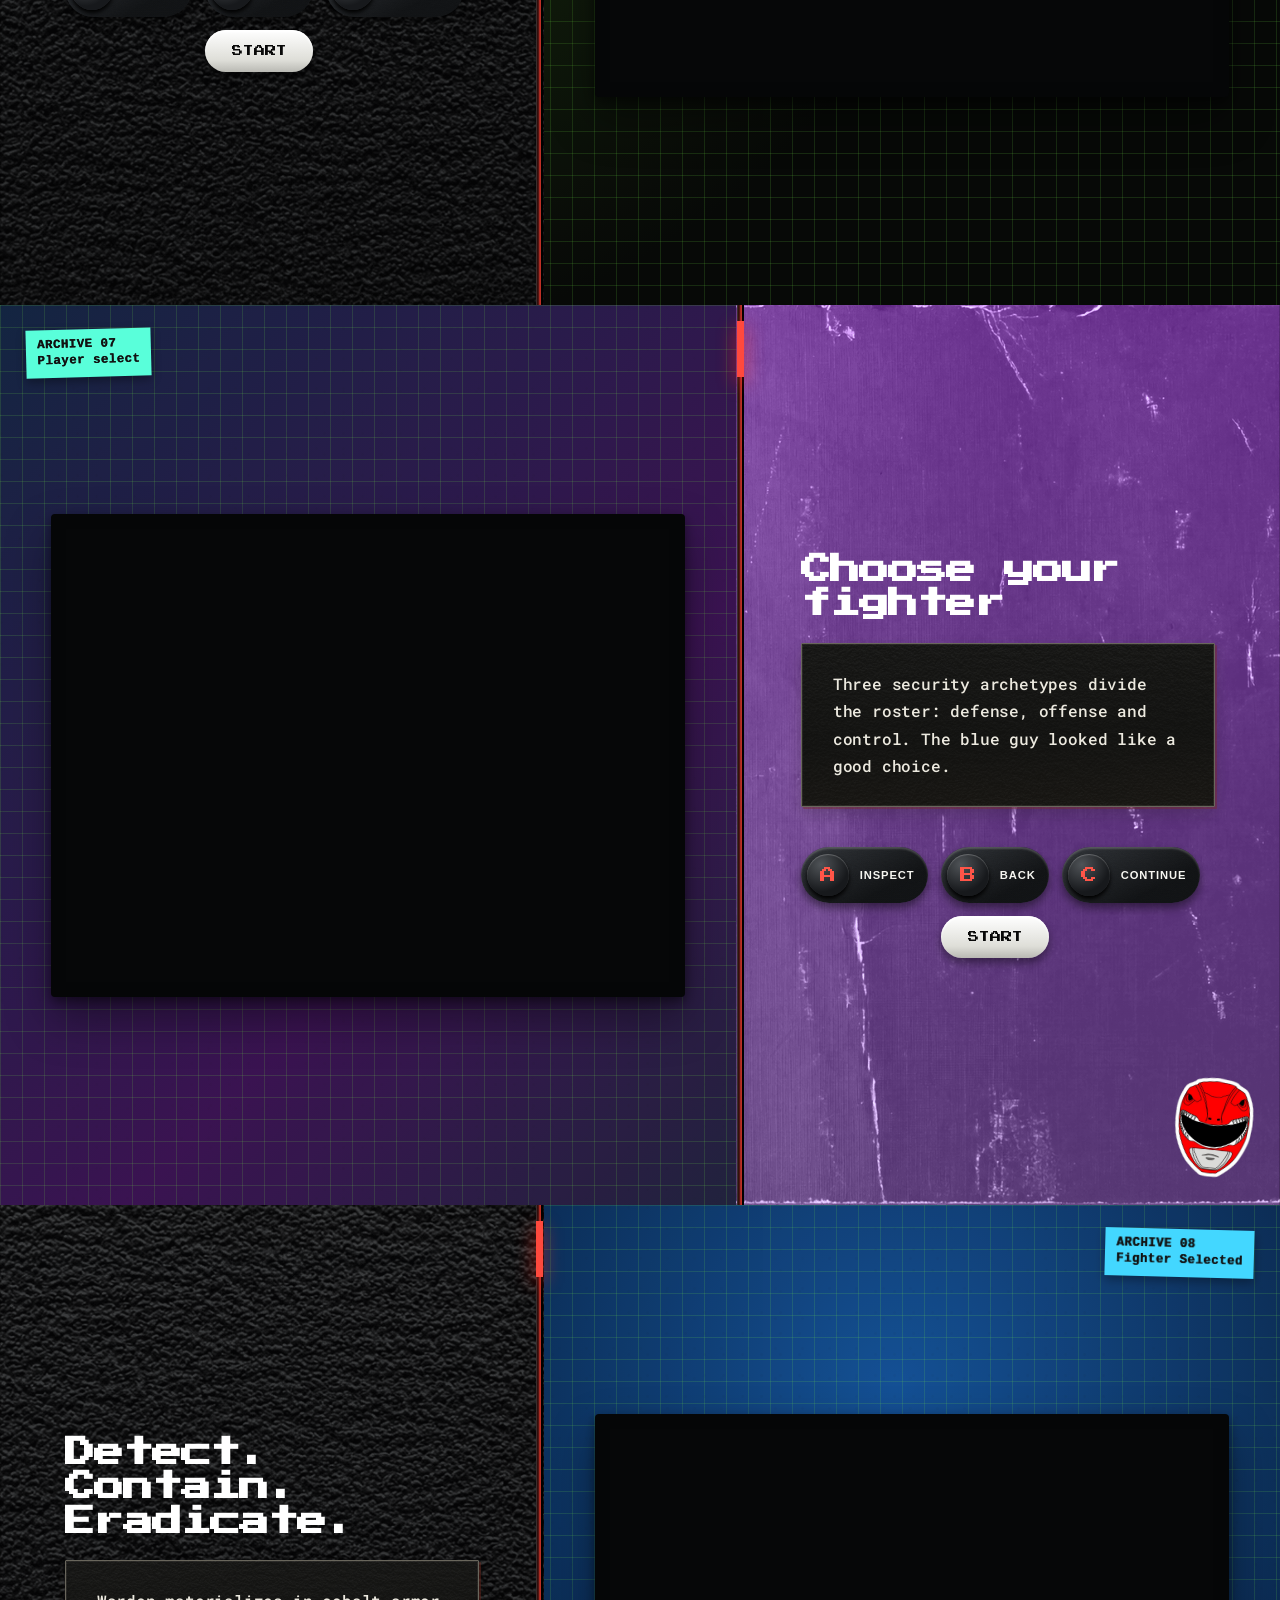
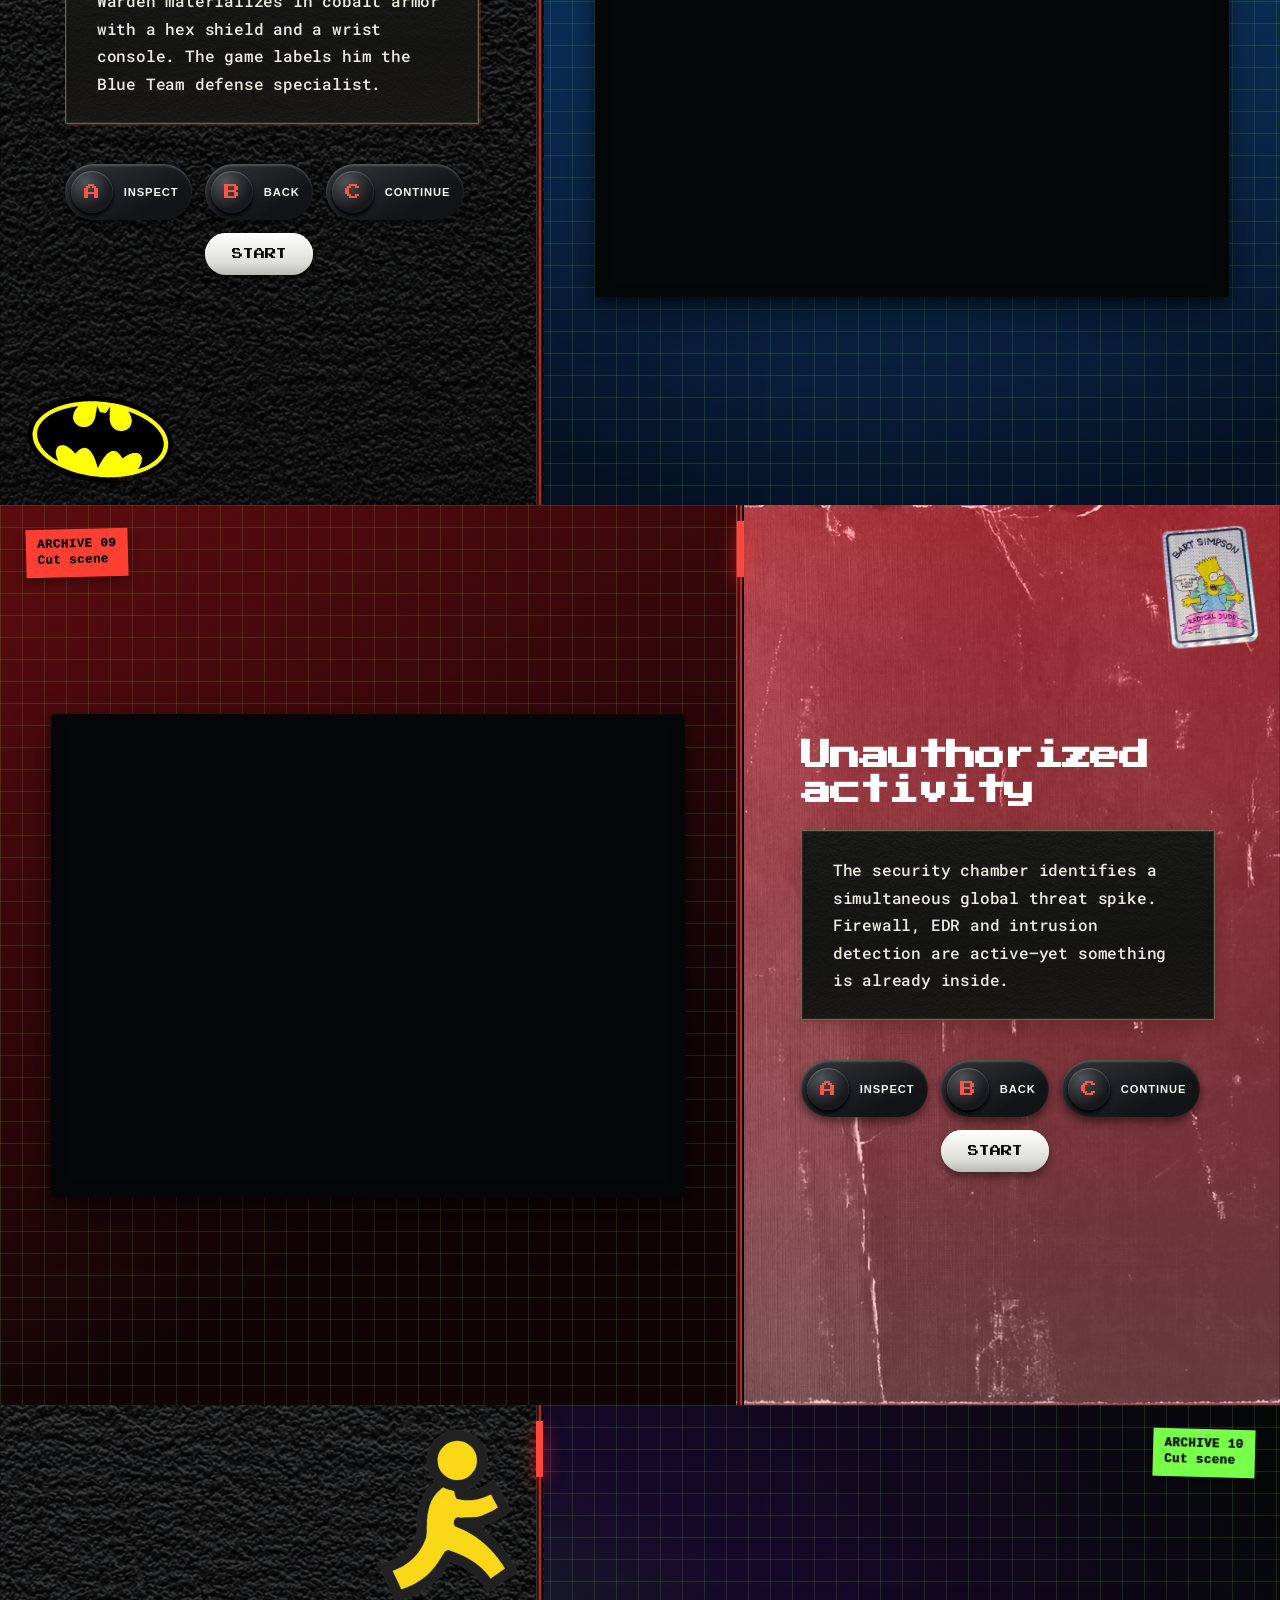
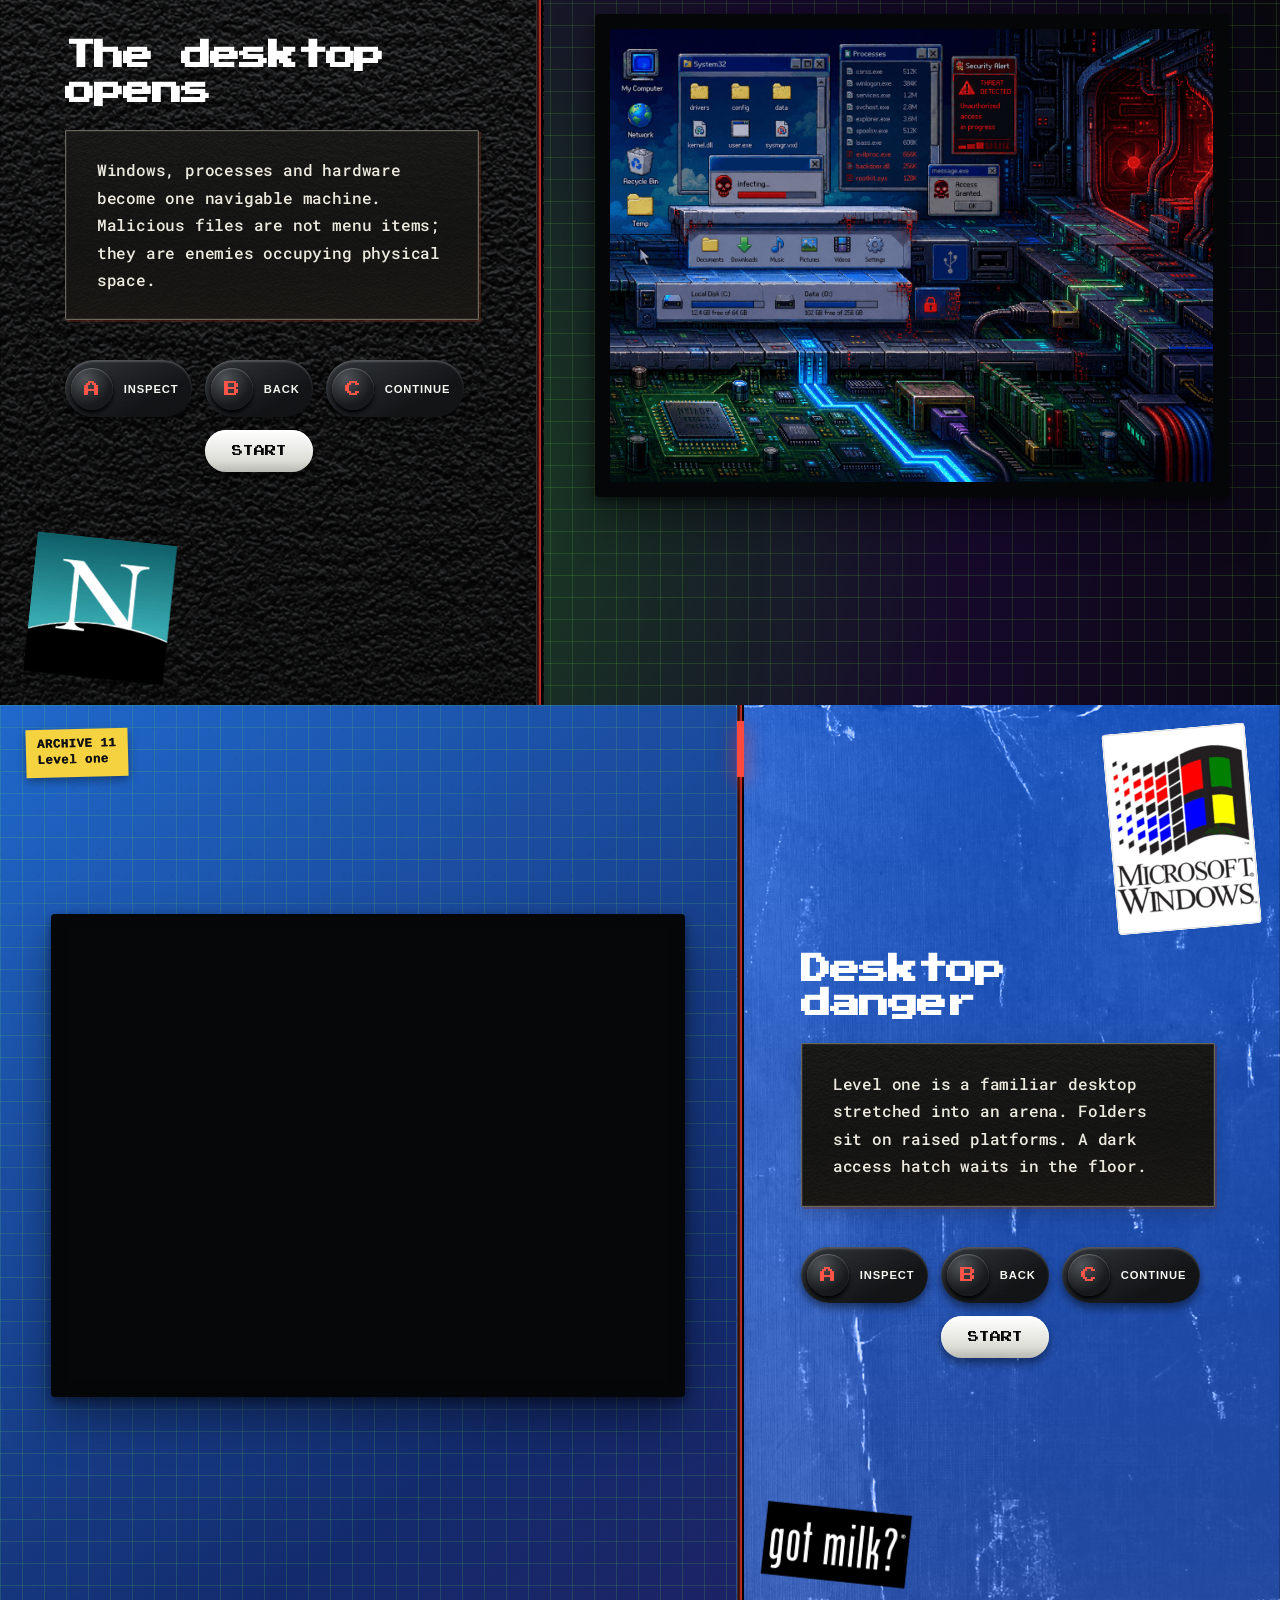
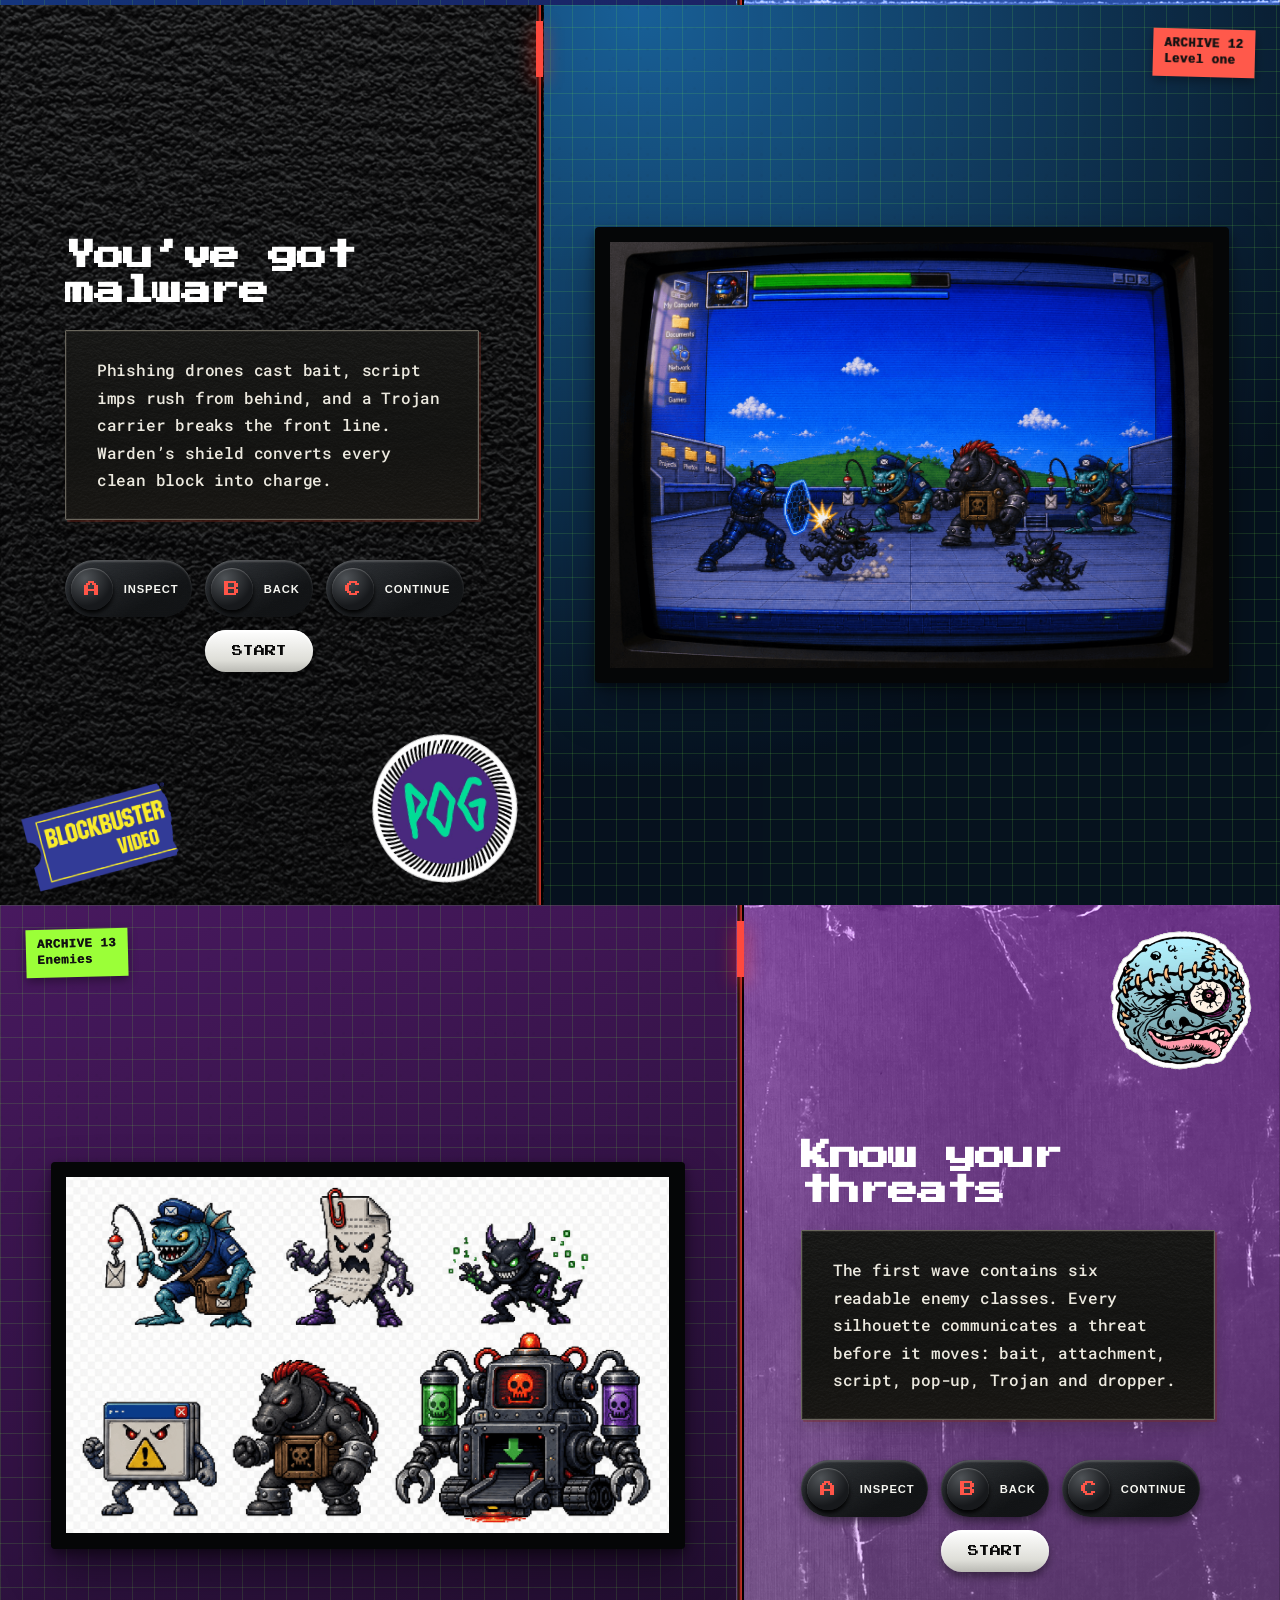
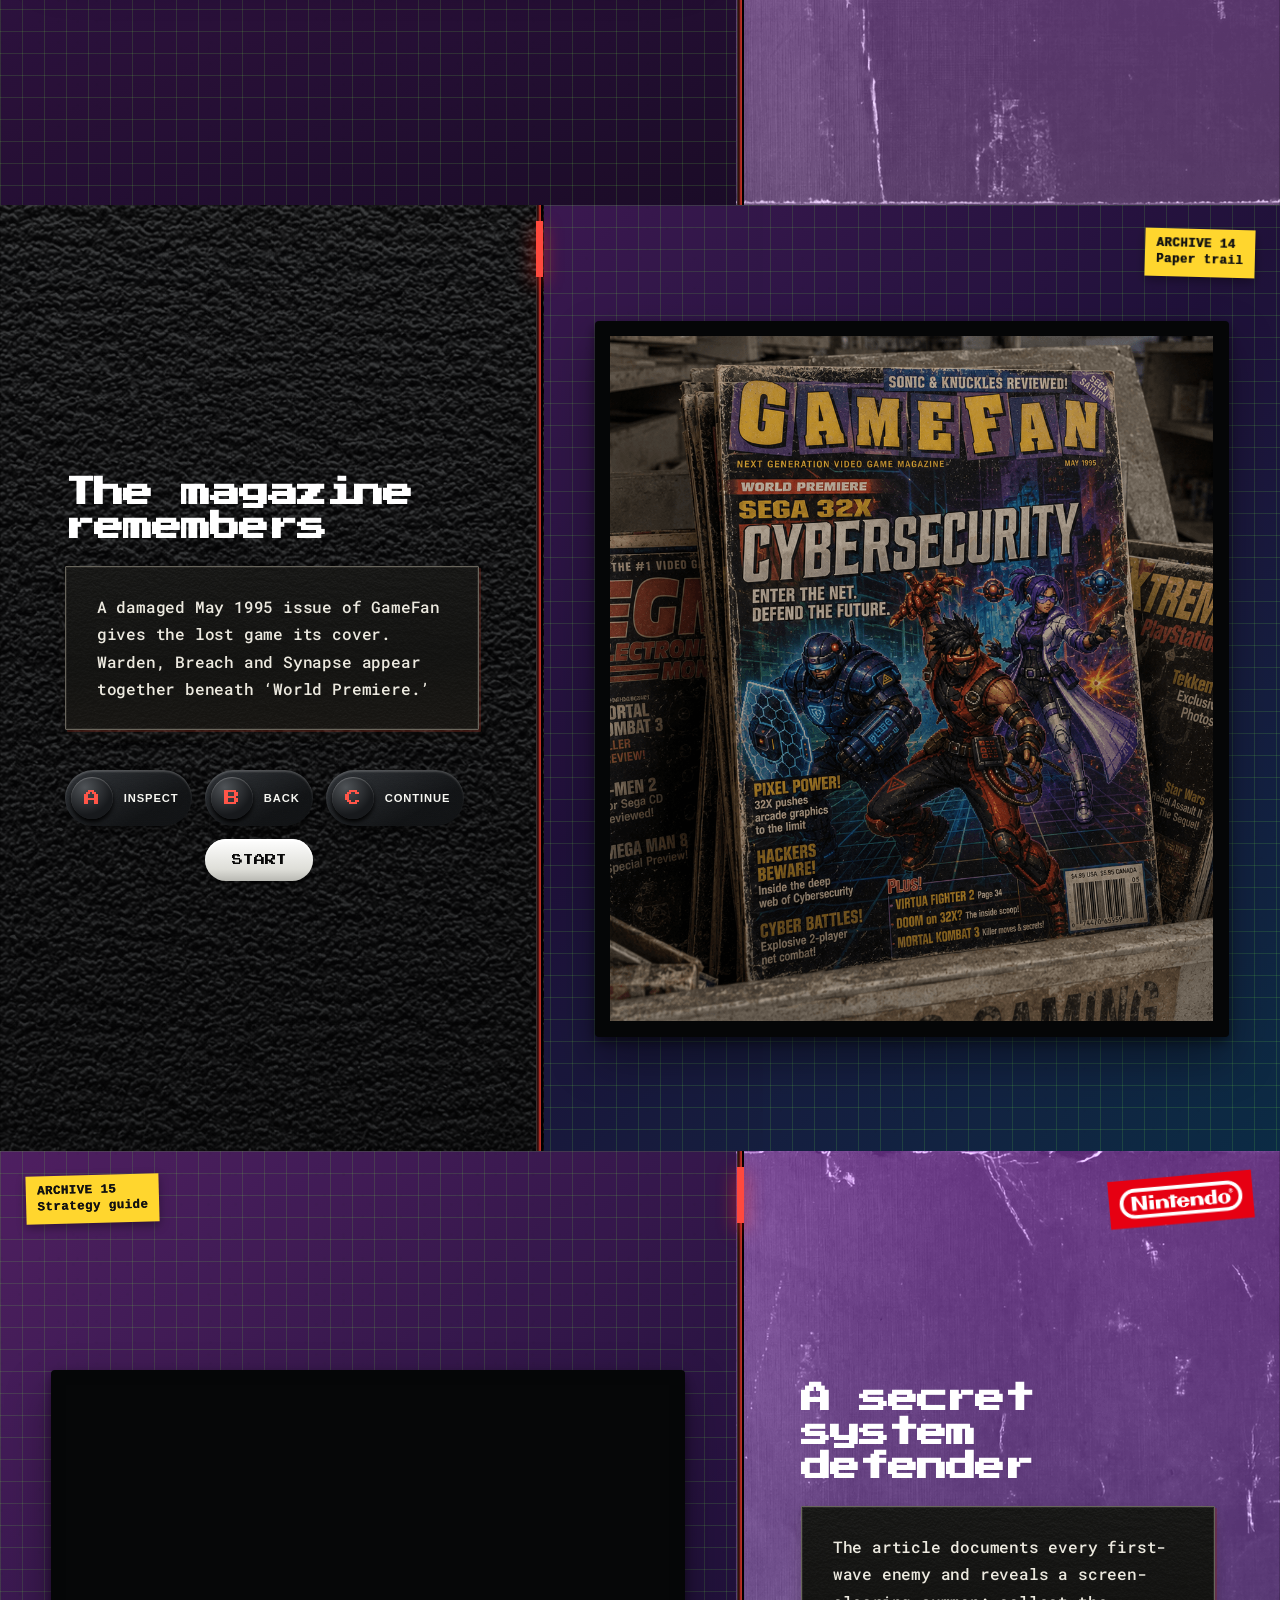
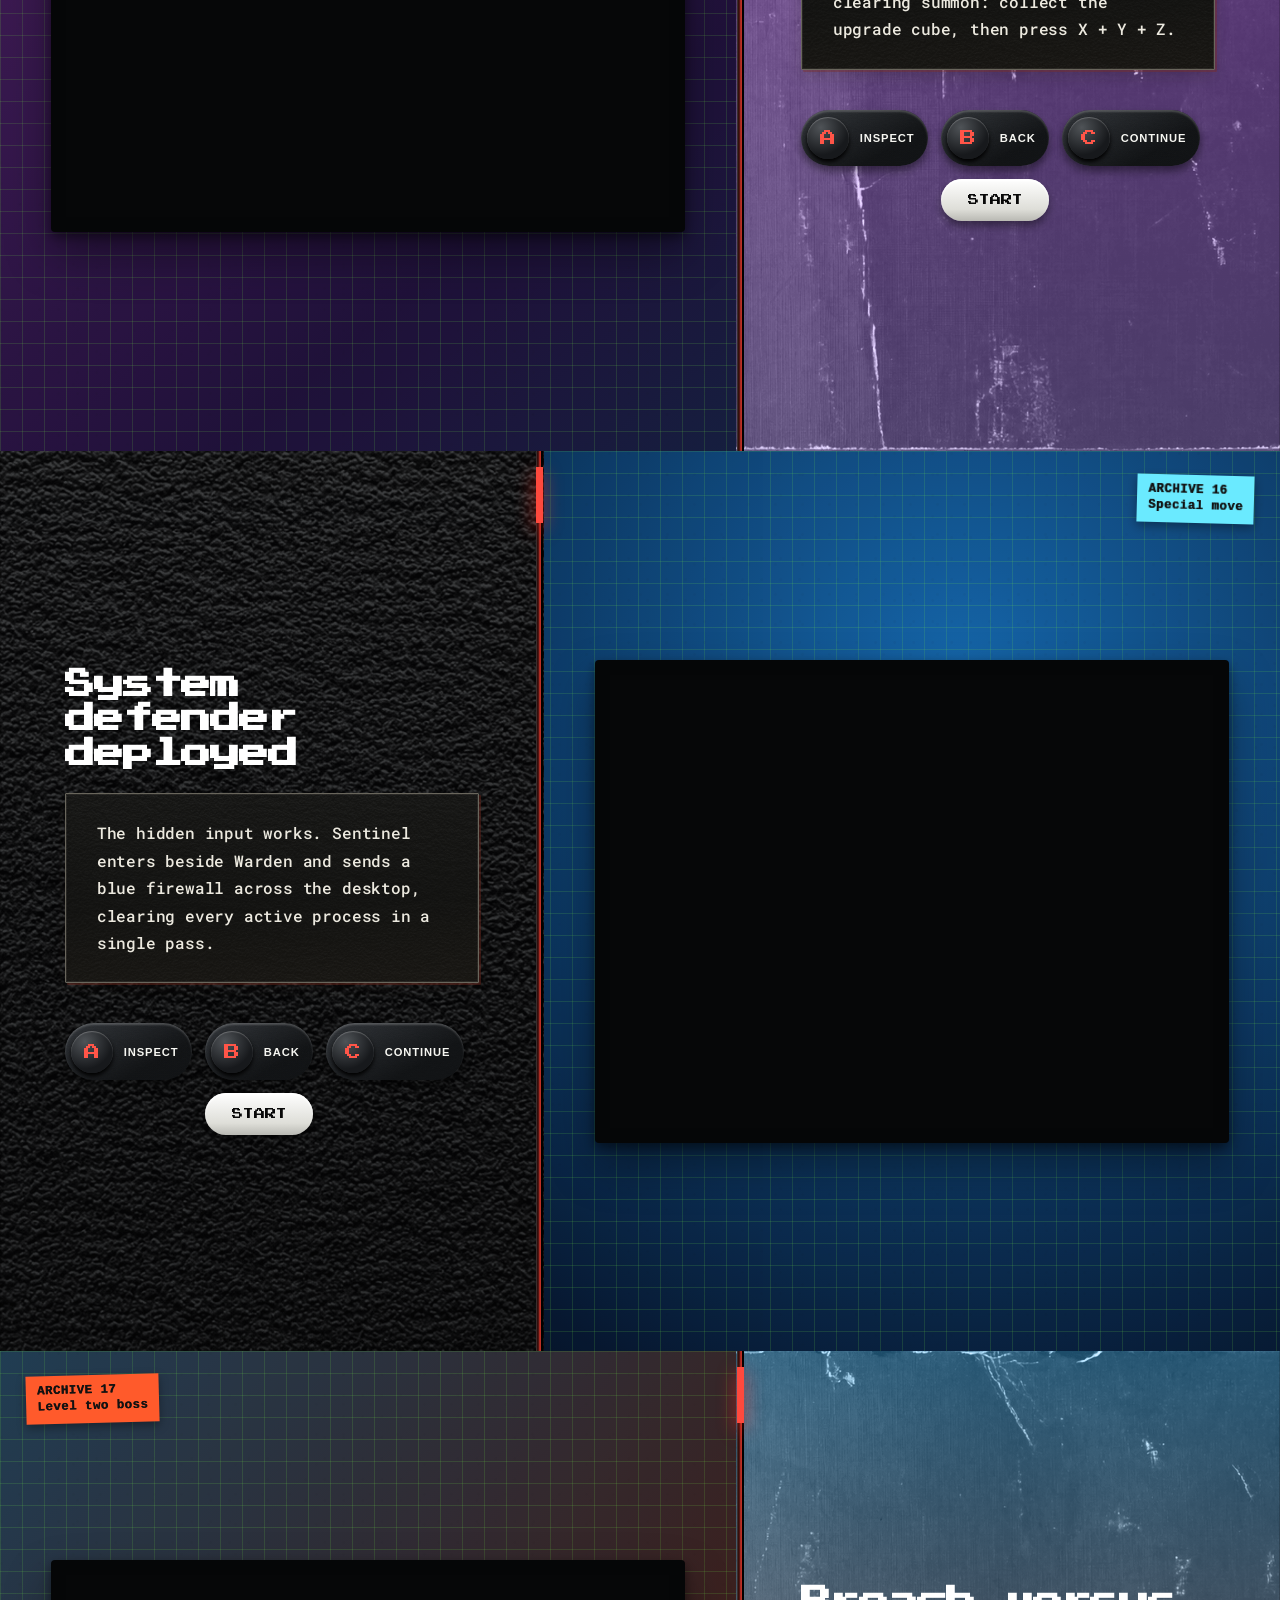
==== commit d5388ff6: "Add files via upload" ====
--- a/index.html
+++ b/index.html
@@ -6,8 +6,8 @@
   <meta name="theme-color" content="#090a0c">
   <meta name="description" content="A fictional recovered archive for CYBERSECURITY, a lost Sega 32X game.">
   <title>CYBERSECURITY — The Lost 32X Archive</title>
-  <link rel="stylesheet" href="styles.css?v=20260929-22">
-  <script src="app.js?v=20260929-22" defer></script>
+  <link rel="stylesheet" href="styles.css?v=20260929-23">
+  <script src="app.js?v=20260929-23" defer></script>
 </head>
 <body class="preboot">
   <a class="skip-link" href="#archive">Skip power sequence</a>
--- a/styles.css
+++ b/styles.css
@@ -204,13 +204,15 @@
   position: relative;
   z-index: 20;
   align-self: center;
+  min-width: 0;
+  container-type: inline-size;
   padding: clamp(3rem, 8vw, 8rem) 2vw 5rem 0;
 }
 .power-copy h1 {
   margin: 1.25rem 0 .75rem;
   max-width: 100%;
   font-family: "Press Start 2P", monospace;
-  font-size: clamp(2rem, 4.6vw, 4.8rem);
+  font-size: clamp(1.35rem, 7cqw, 4.8rem);
   line-height: 1;
   letter-spacing: -.035em;
   white-space: nowrap;
@@ -655,10 +657,10 @@
   margin-top: 2.5rem;
 }
 .chapter-controls .start-pad {
-  grid-column: 1;
+  grid-column: 2;
   width: max-content;
   min-width: 108px;
-  justify-self: start;
+  justify-self: center;
 }
 .pad-button {
   min-width: 86px;
@@ -945,7 +947,6 @@
   .deck-meta { display:grid; gap:.18rem; font-size:.7rem; line-height:1.45; white-space:nowrap; }
   .power-copy { padding:3.25rem 0 2rem; }
   .power-copy h1 {
-    font-size:clamp(1.8rem, 7.8vw, 2.9rem);
     line-height:1.08;
     letter-spacing:-.04em;
   }
@@ -982,7 +983,7 @@
     width:100%;
   }
   .chapter-controls .pad-button { min-width:0; width:100%; }
-  .chapter-controls .start-pad { grid-column:1 / -1; width:max-content; justify-self:start; }
+  .chapter-controls .start-pad { grid-column:2; width:max-content; justify-self:center; }
   .sticker.image-sticker { width:clamp(96px,29vw,124px); }
   .sticker:nth-child(1) { top:1rem; right:1rem; }
   .sticker:nth-child(2) { bottom:1rem; left:1.25rem; }
@@ -1002,11 +1003,10 @@
   .deck-logos { flex-direction:column; align-items:flex-start; gap:.35rem; }
   .deck-logos img { height:18px; }
   .deck-logos img:last-child { height:16px; }
-  .power-copy h1 { font-size:clamp(1.55rem,7.6vw,2rem); }
   .archive-header { grid-template-columns:1fr auto; }
   .sound-toggle { grid-column:1 / -1; justify-self:end; }
   .chapter-controls { grid-template-columns:1fr; }
-  .chapter-controls .start-pad { grid-column:1; }
+  .chapter-controls .start-pad { grid-column:1; justify-self:center; }
   .gameplay .story-panel { padding-bottom:11rem; }
   .sticker.image-sticker { width:104px; }
 }
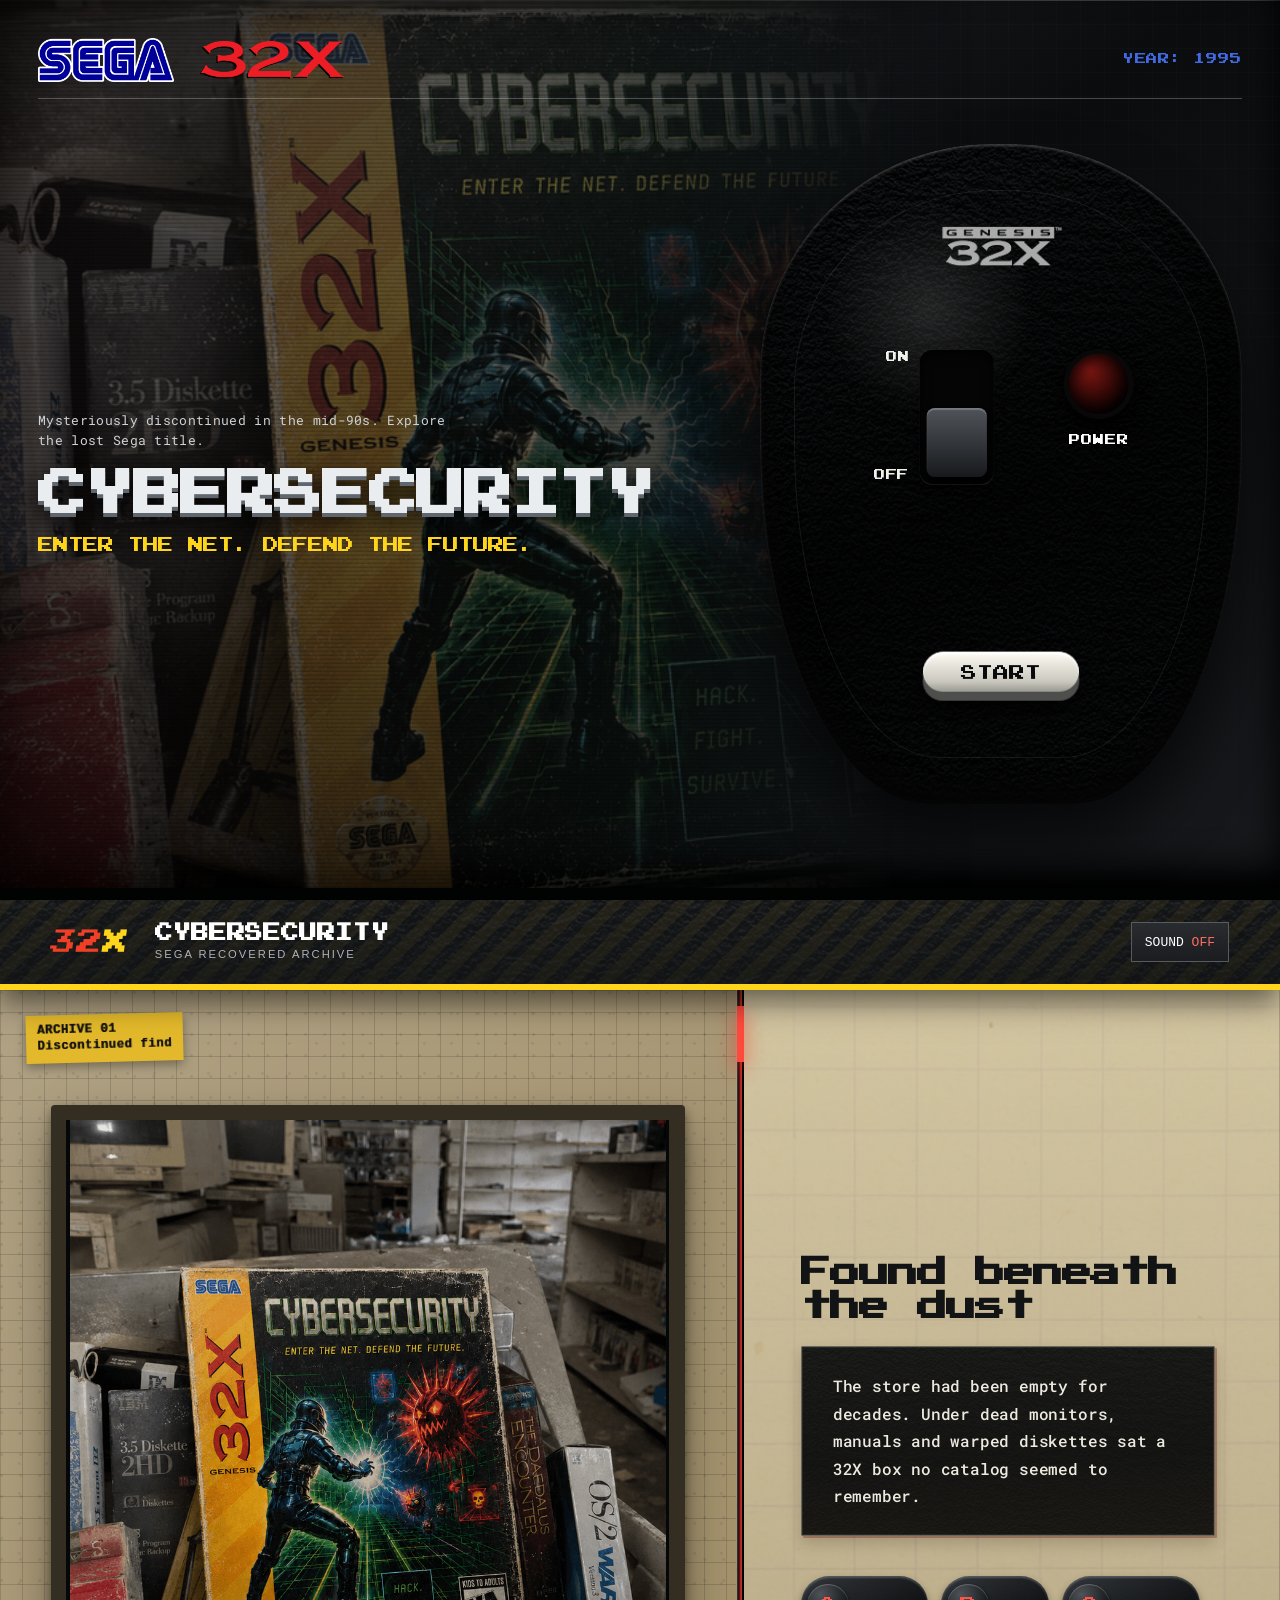
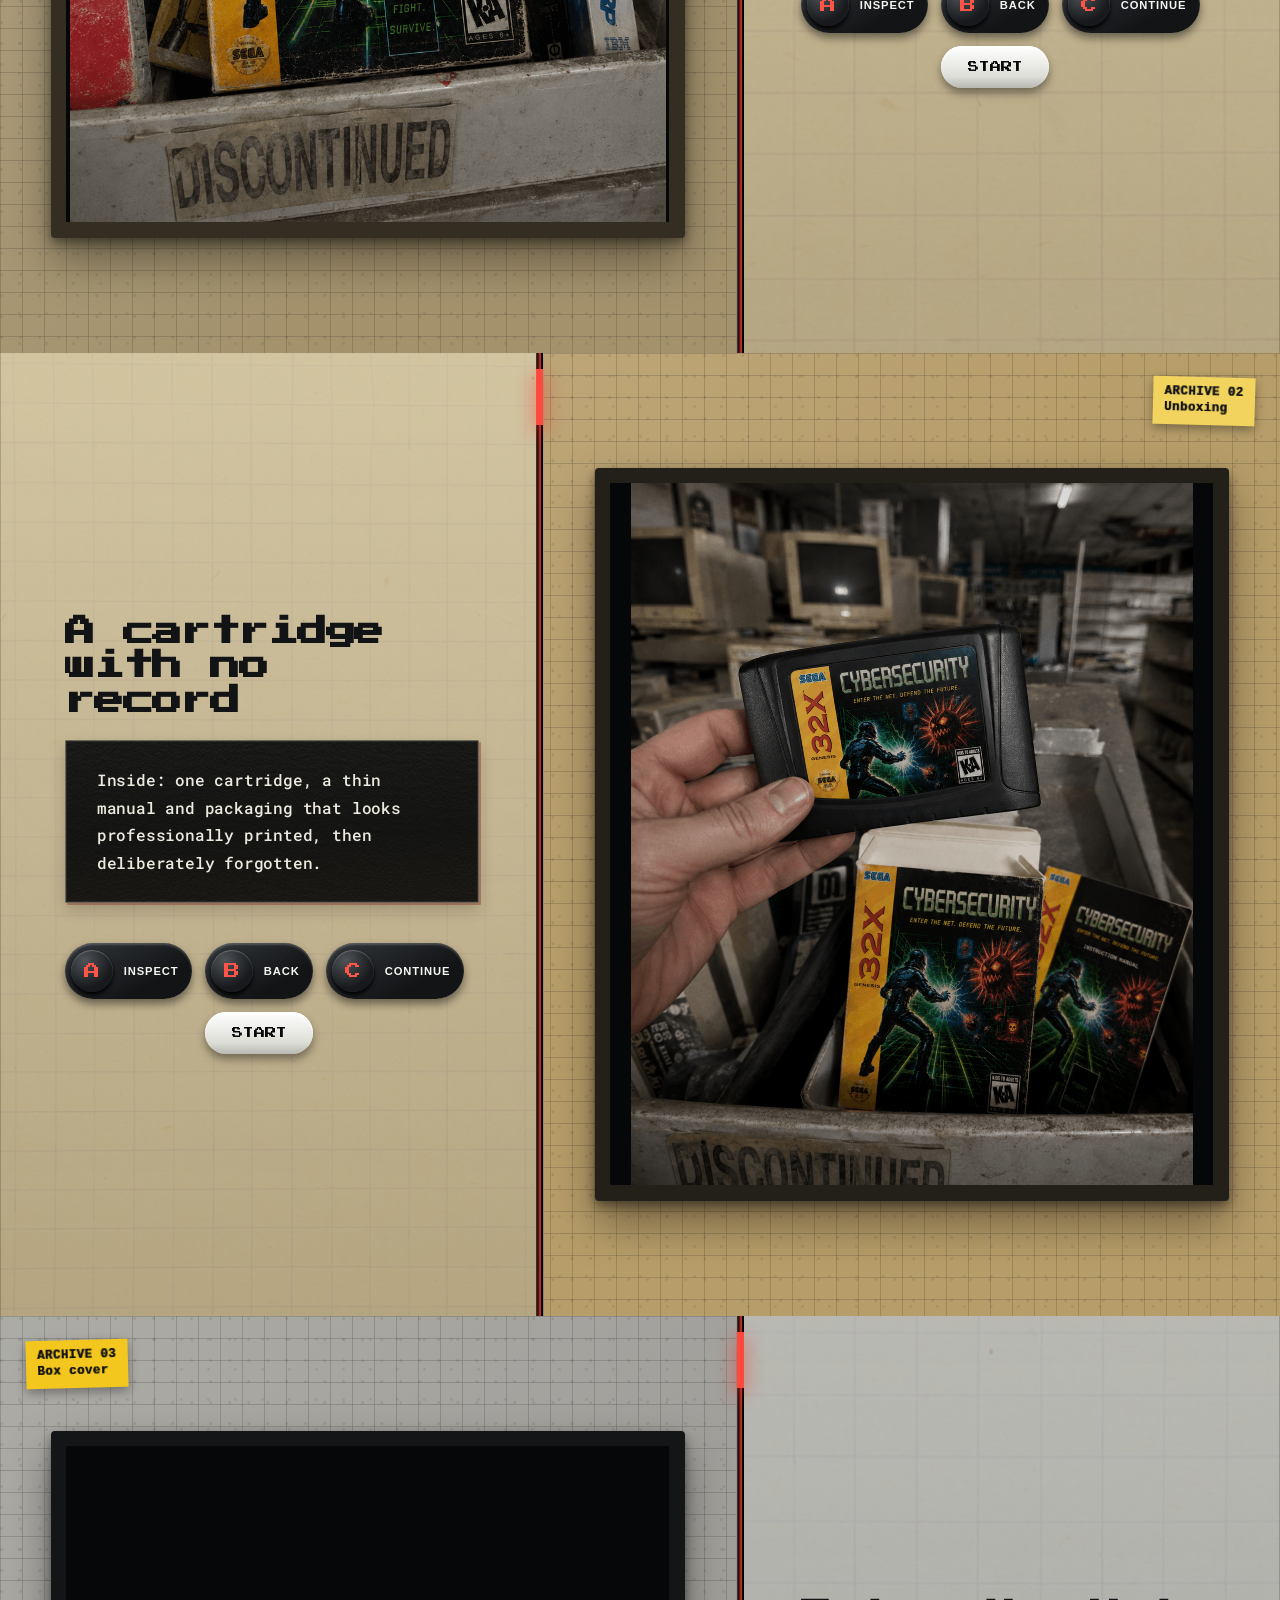
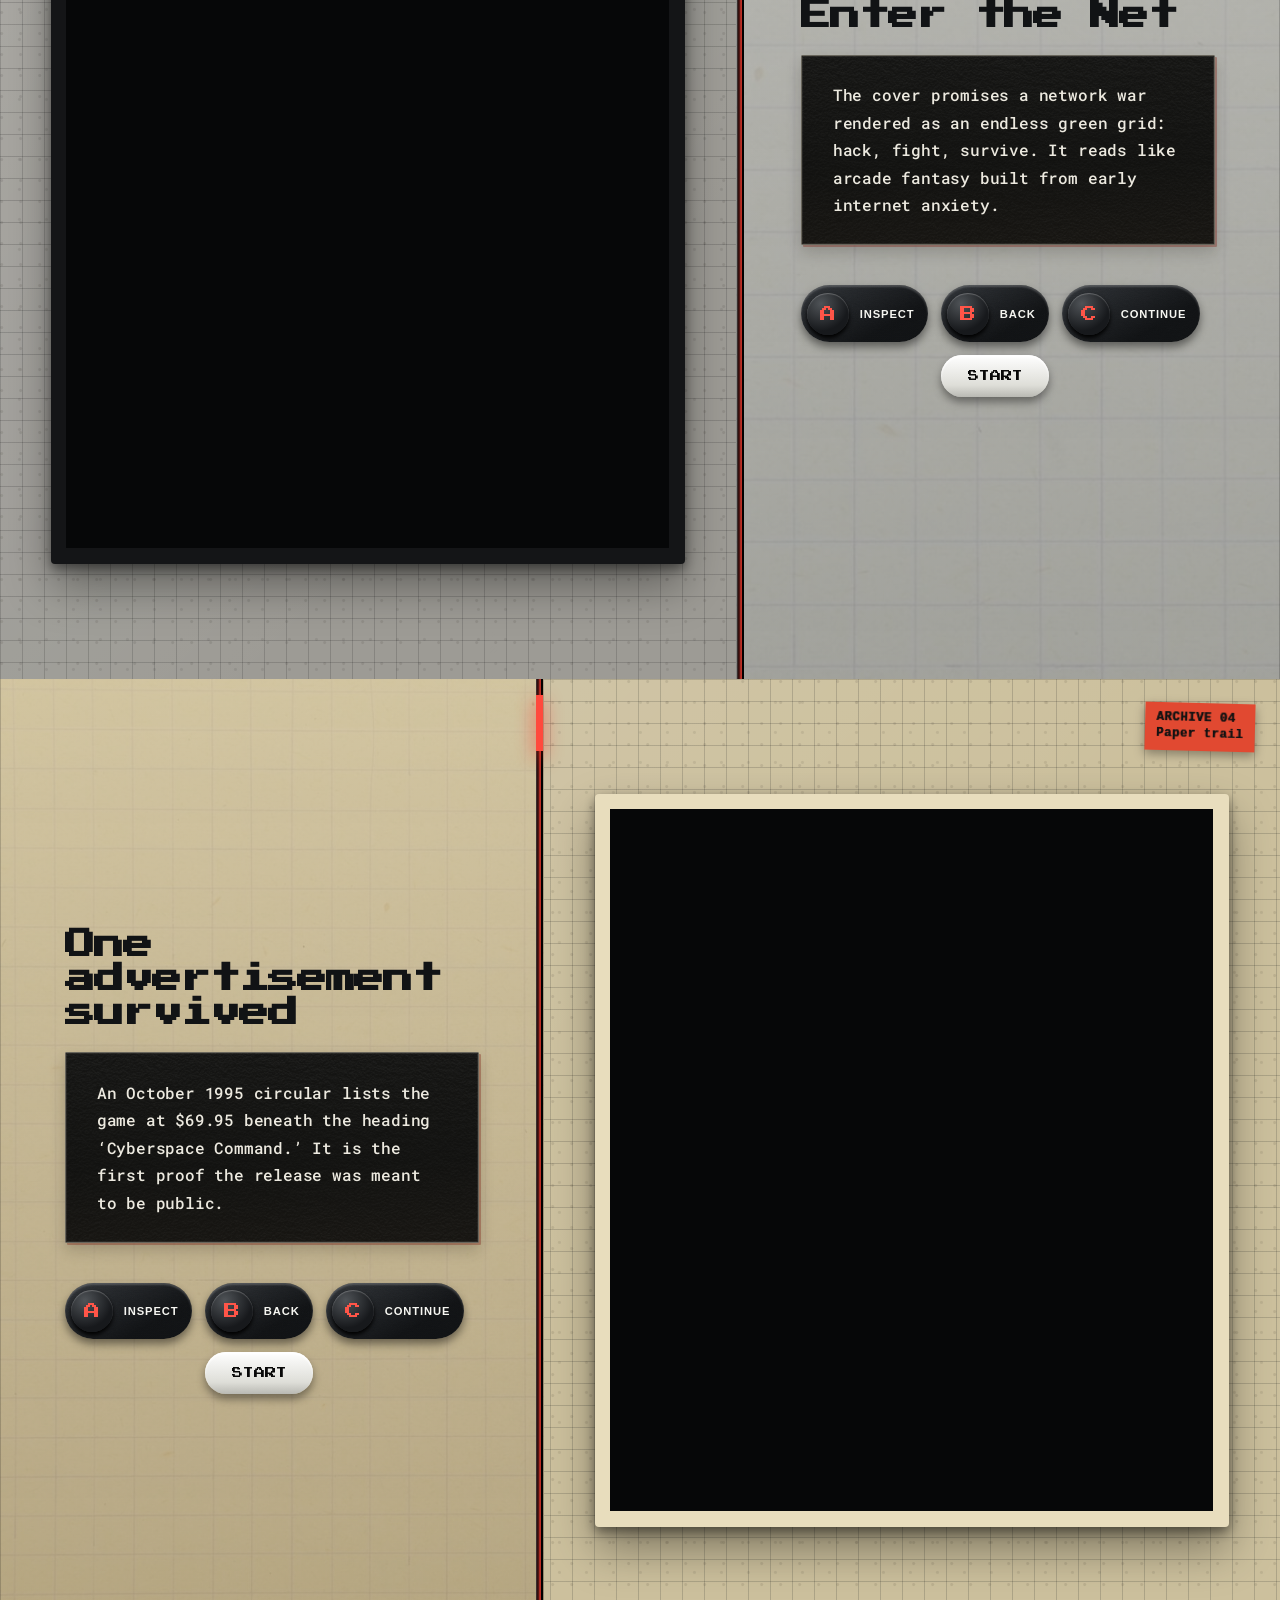
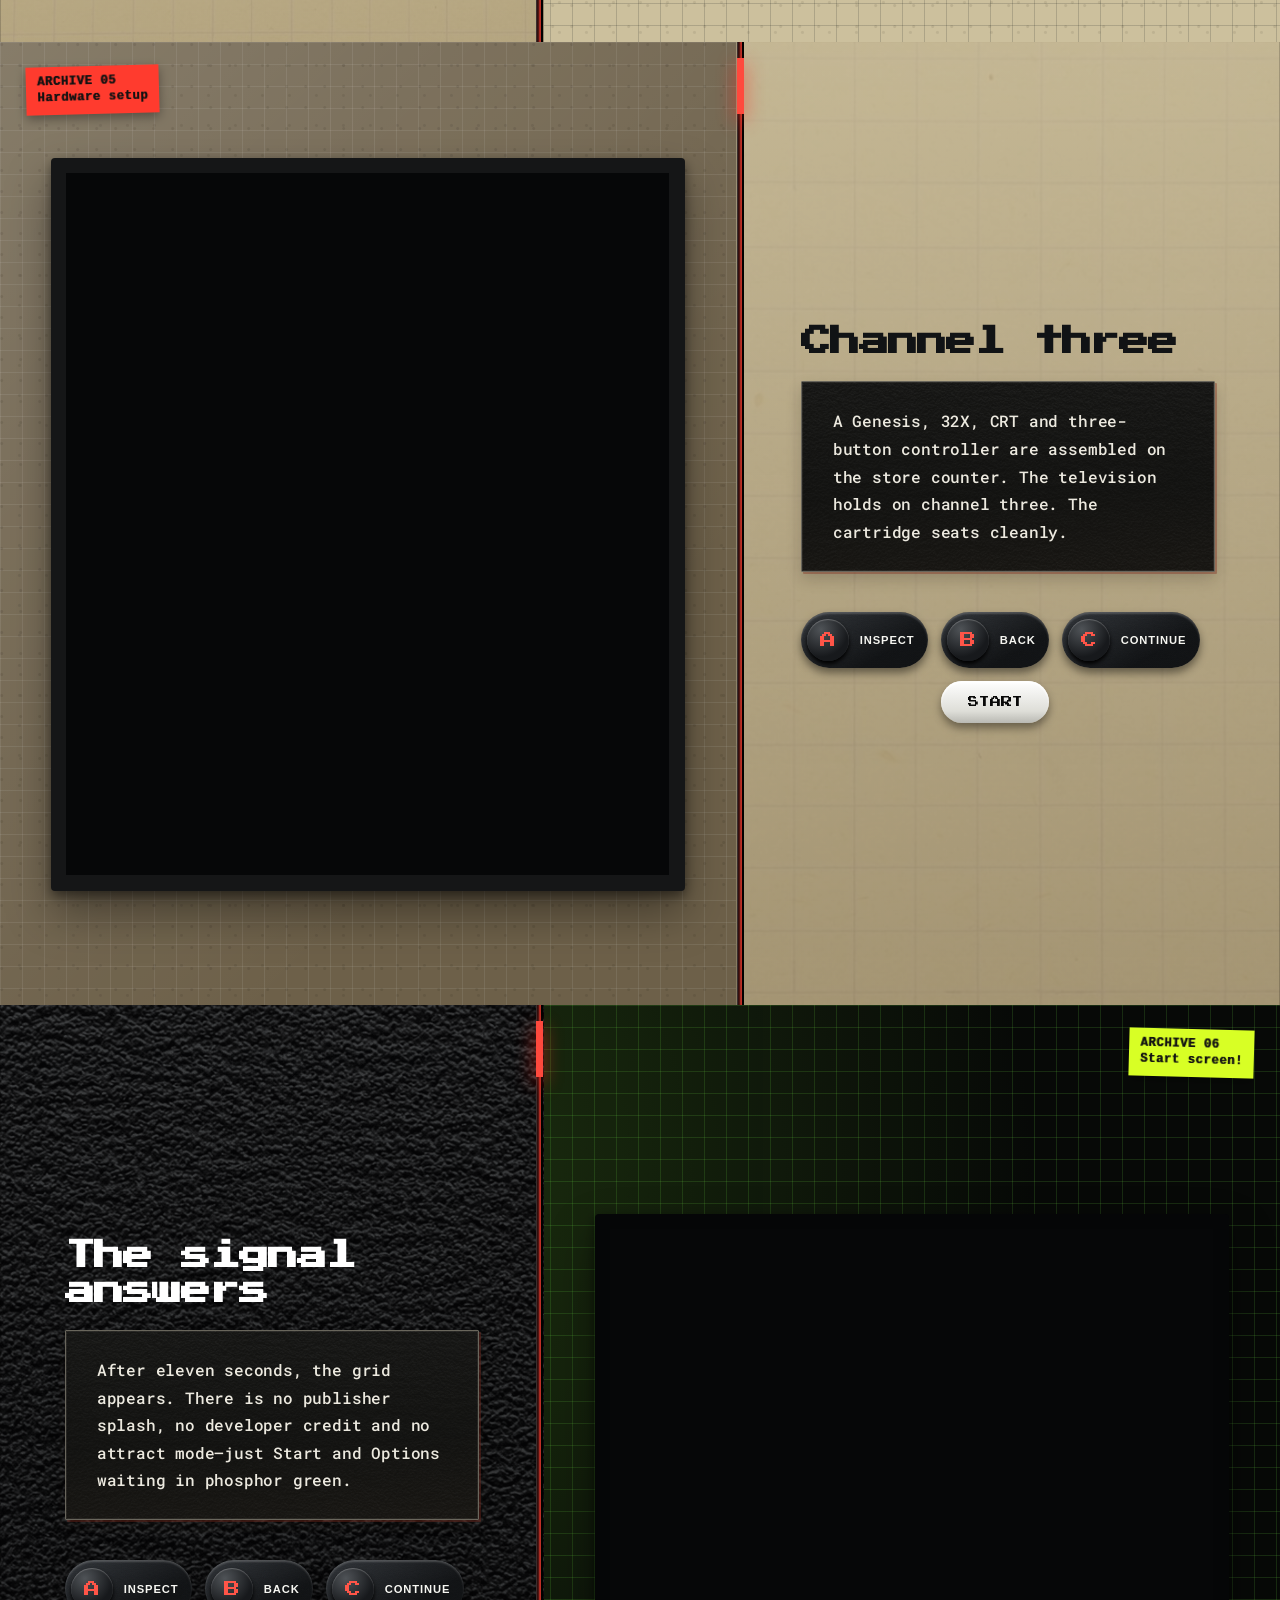
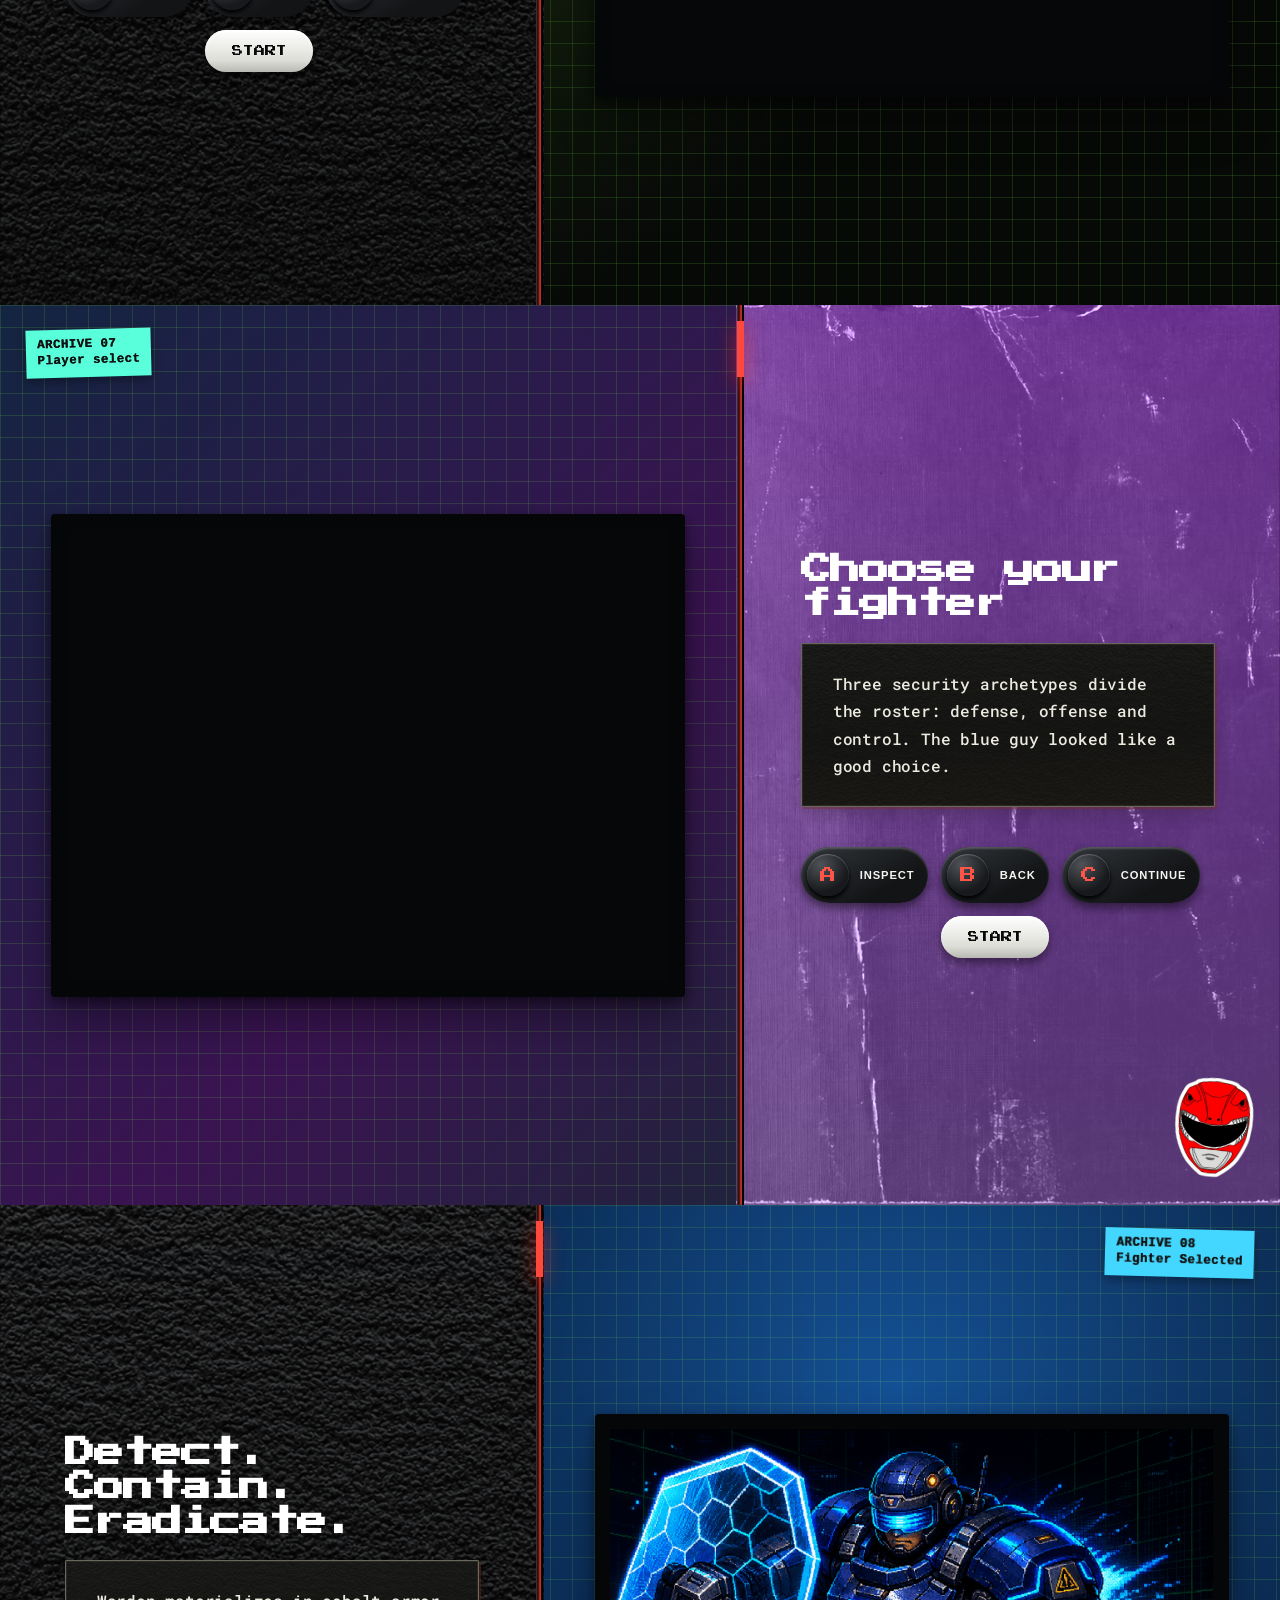
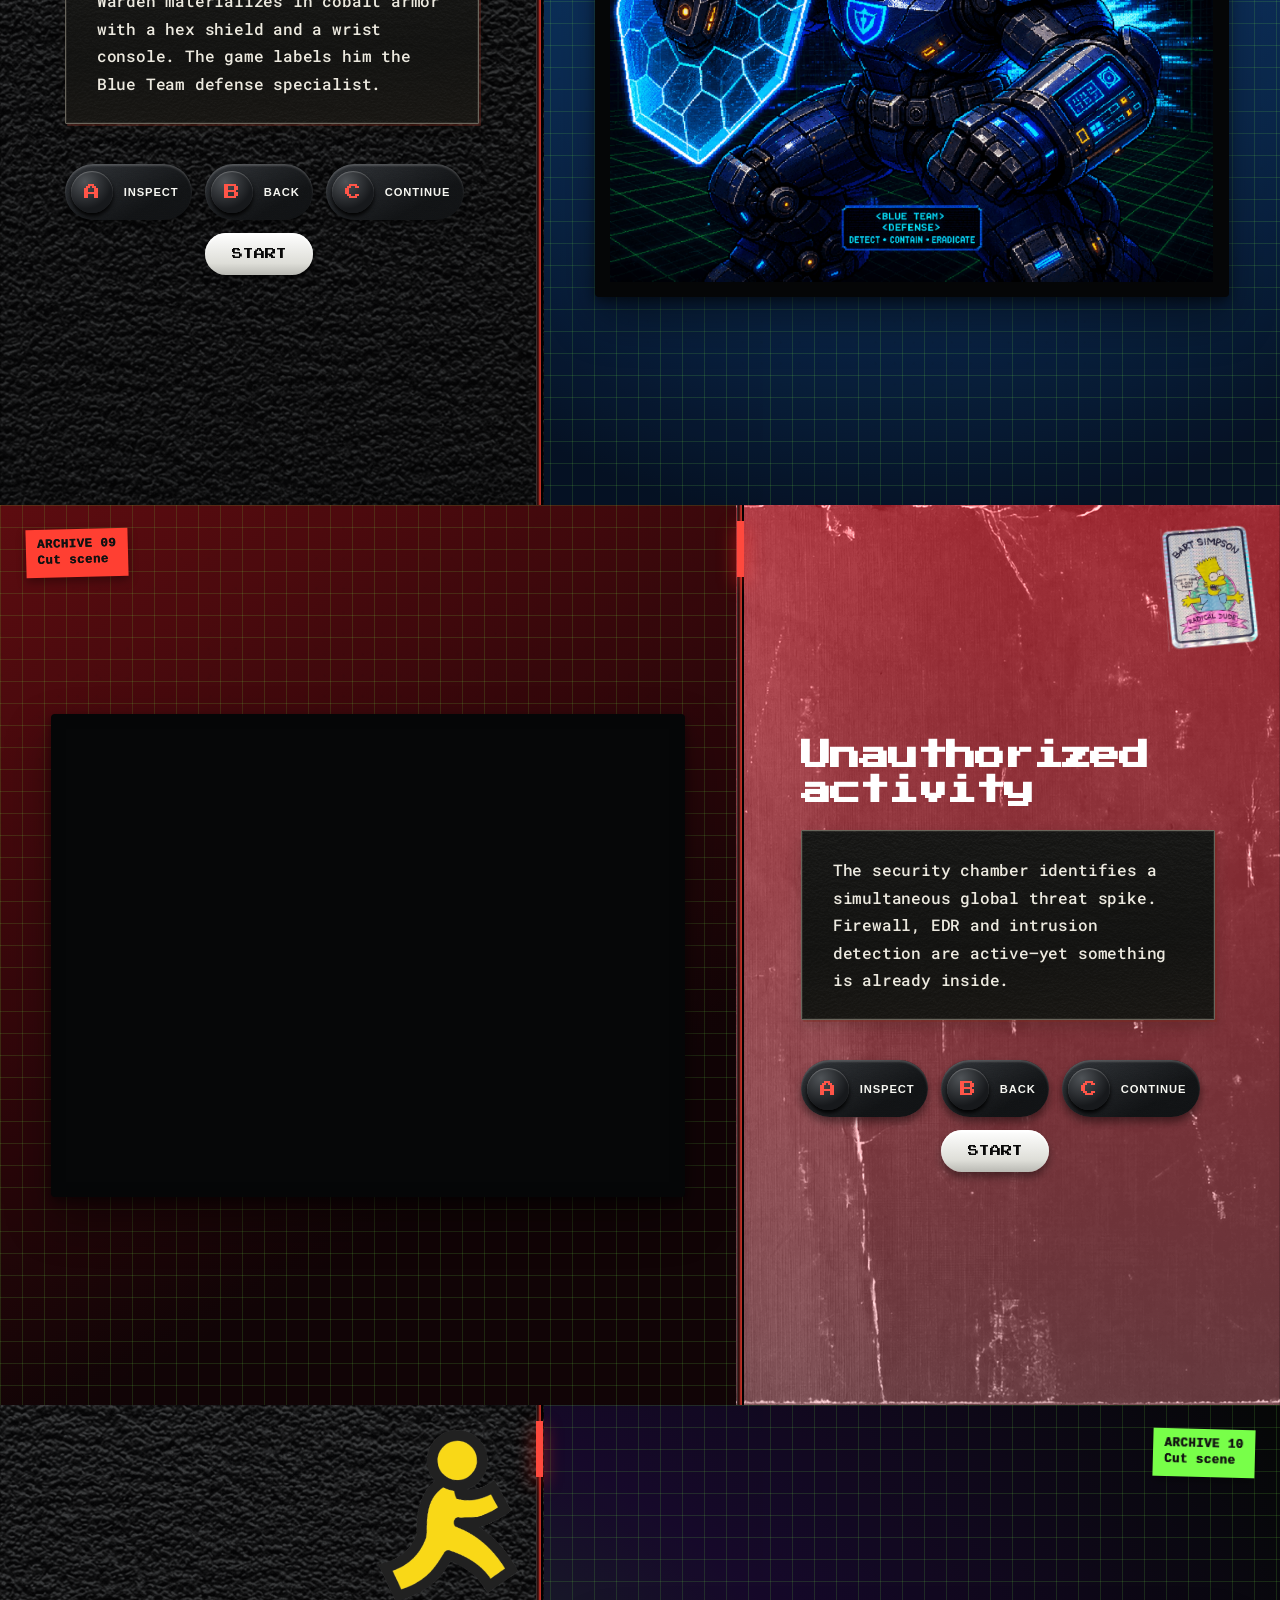
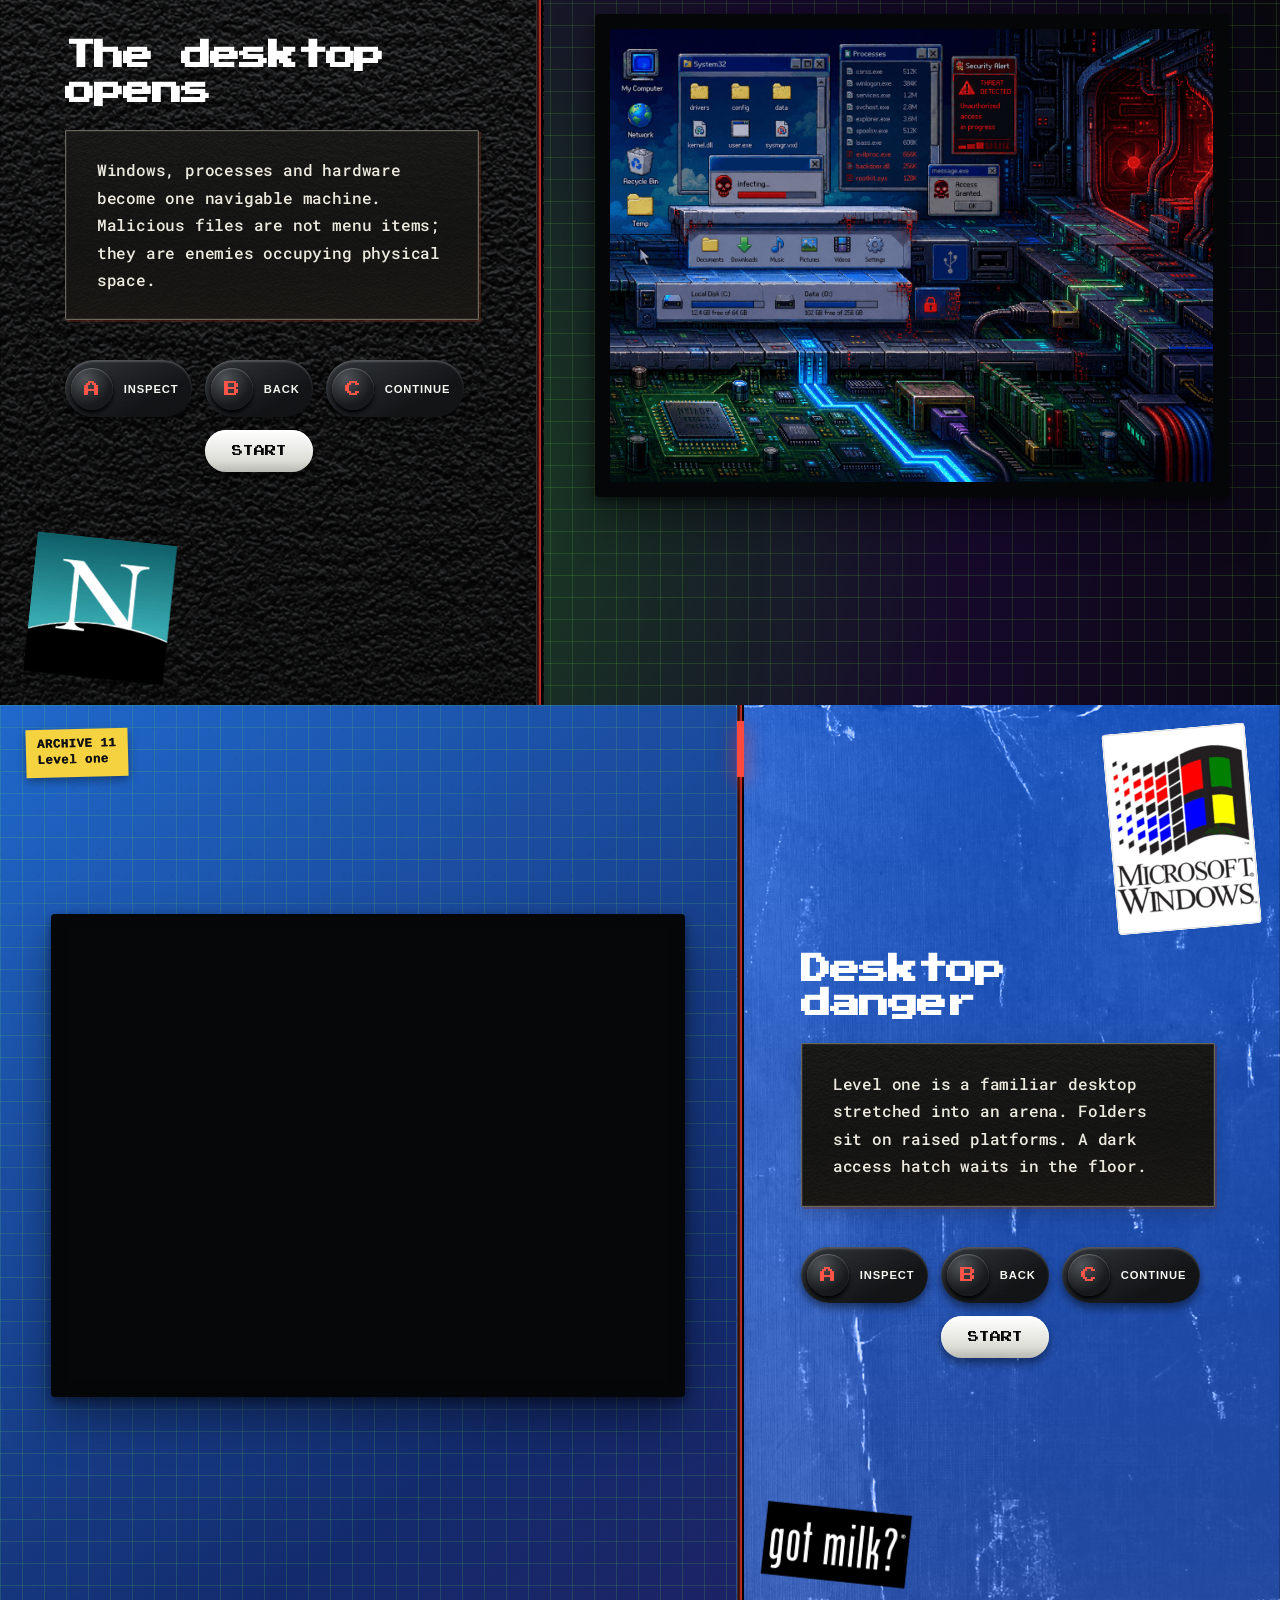
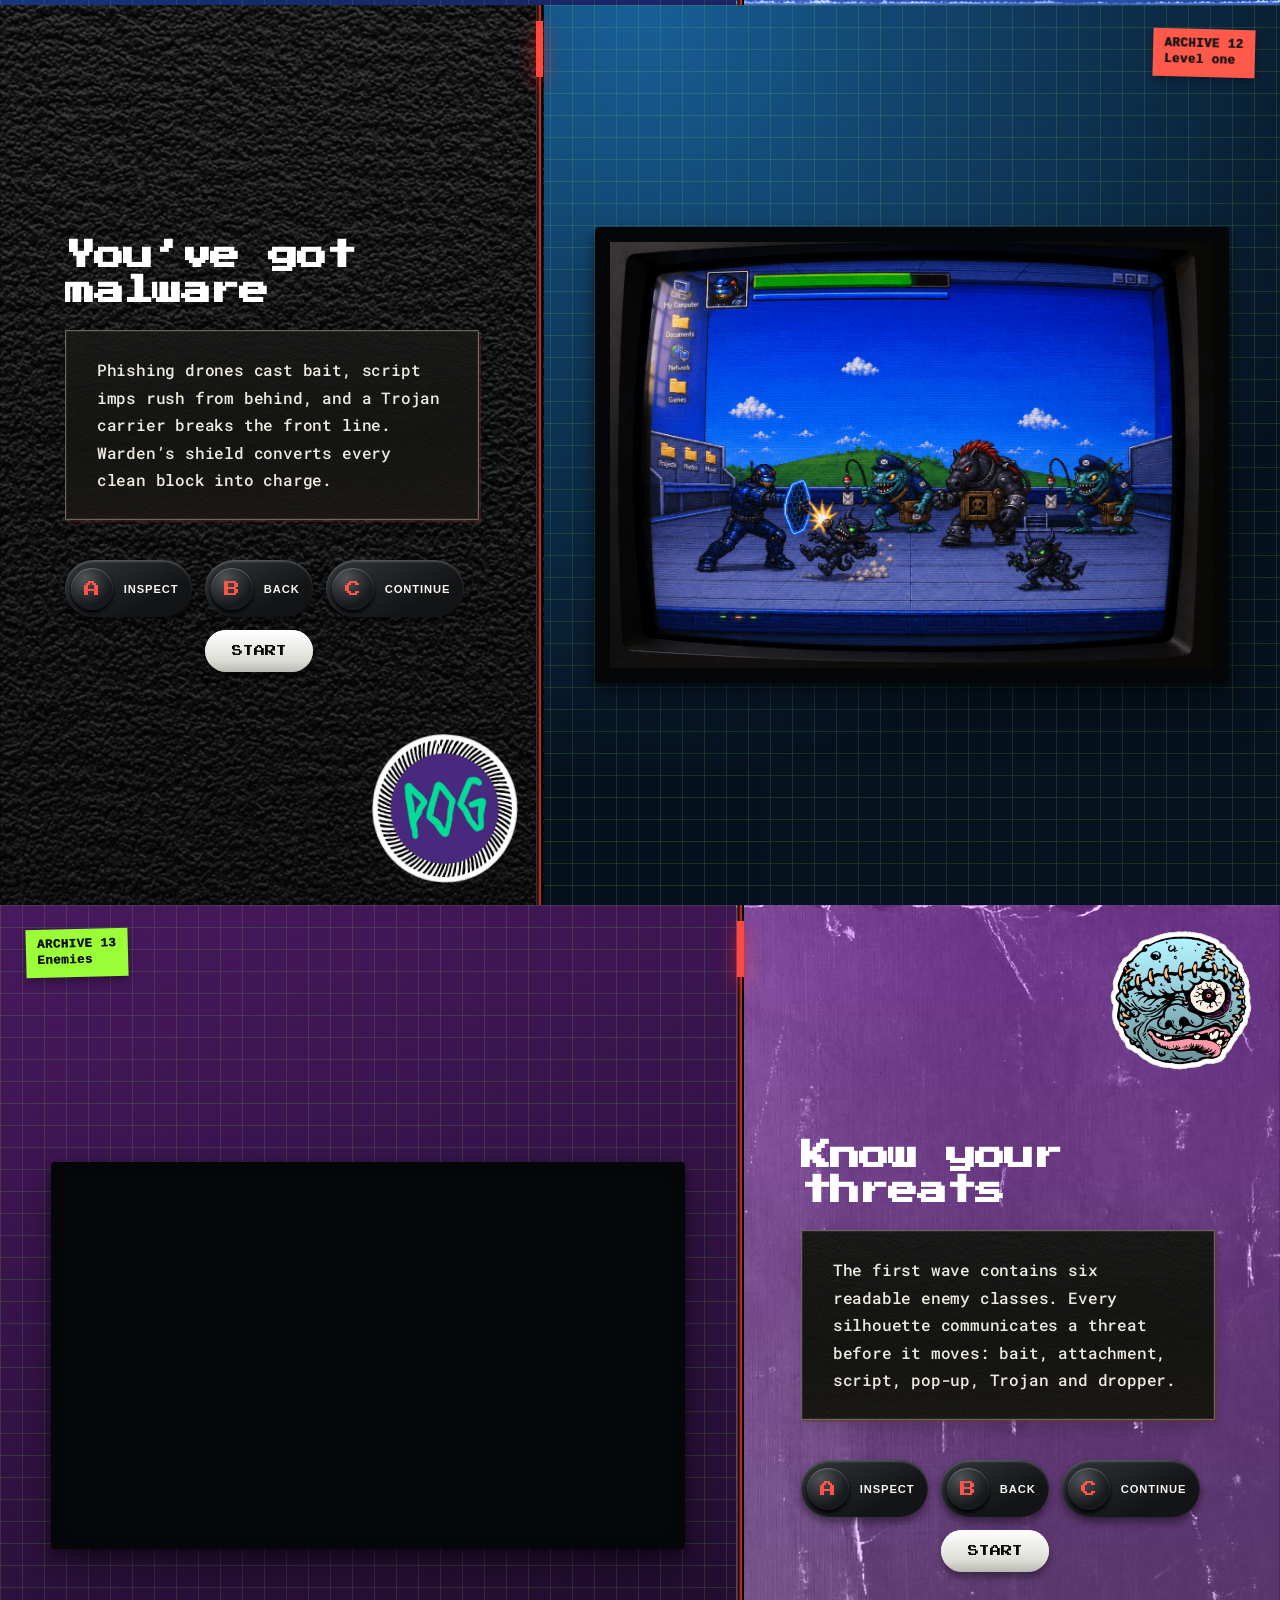
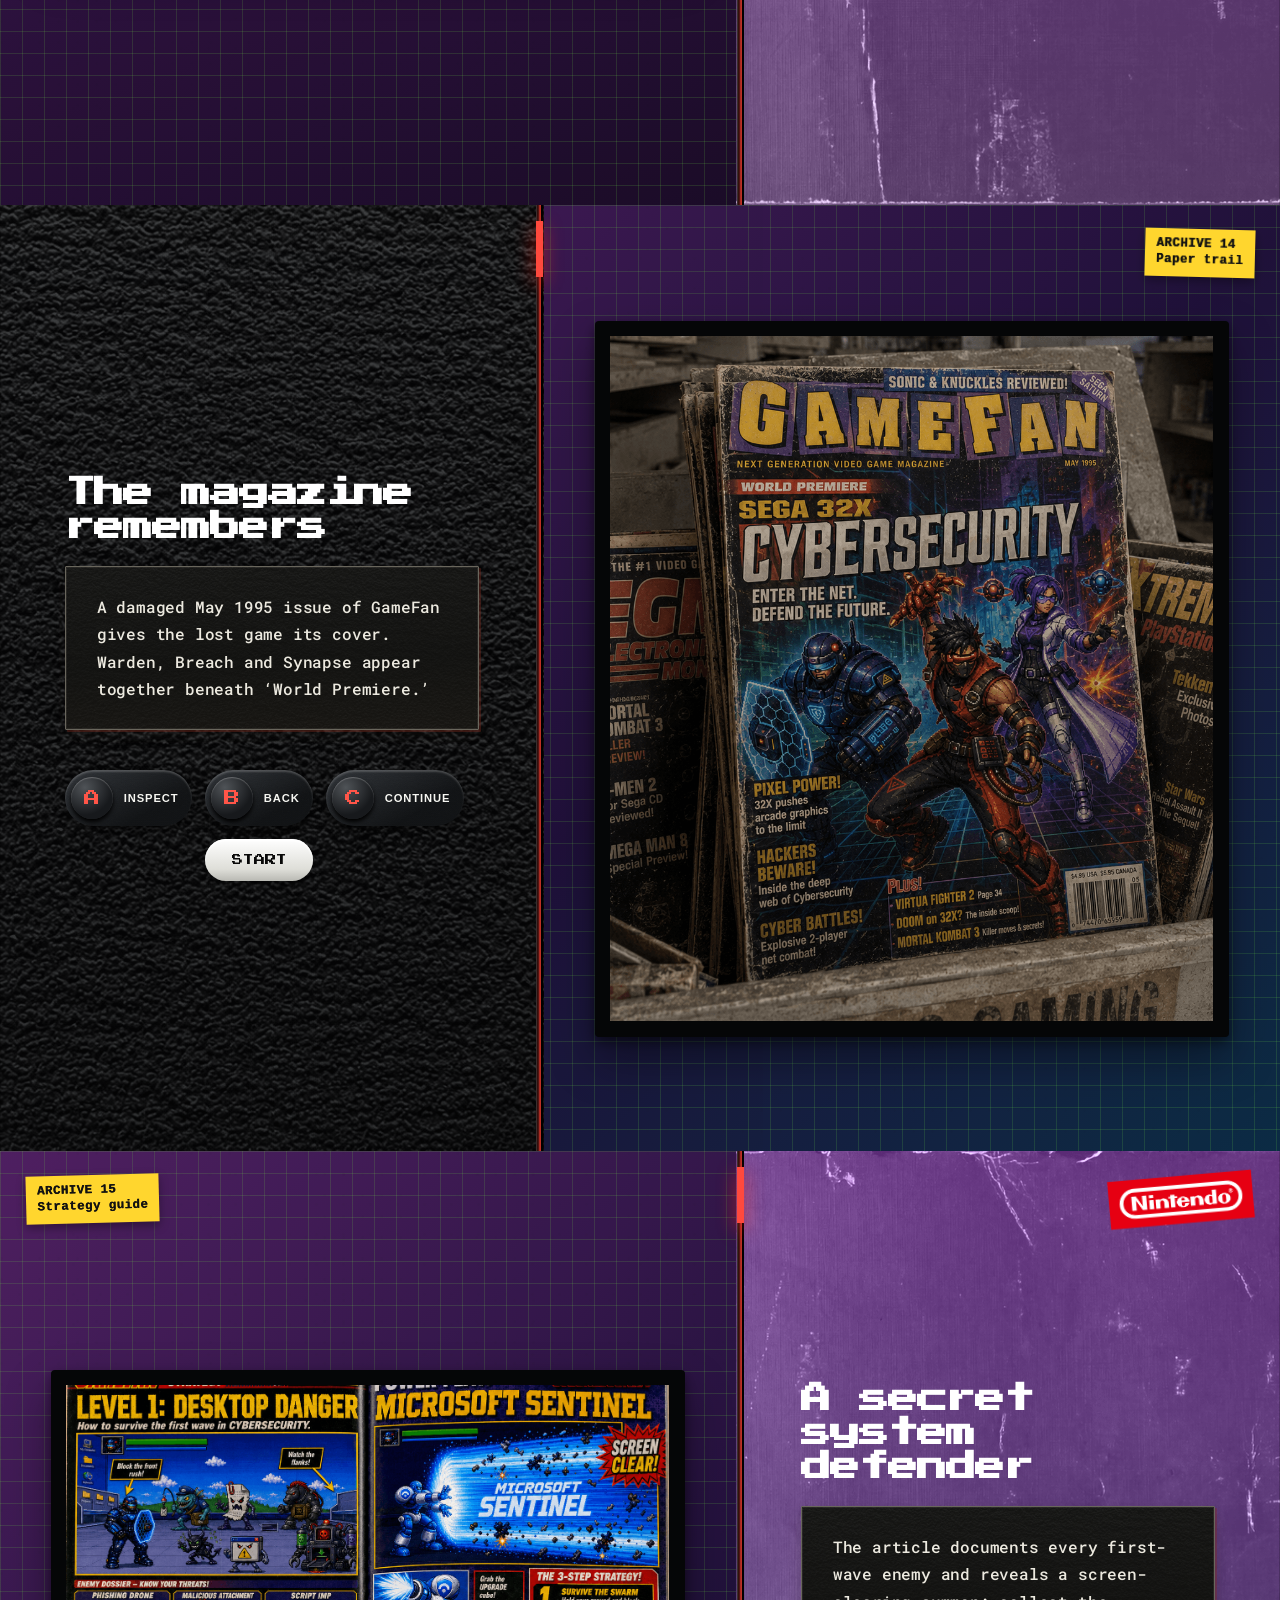
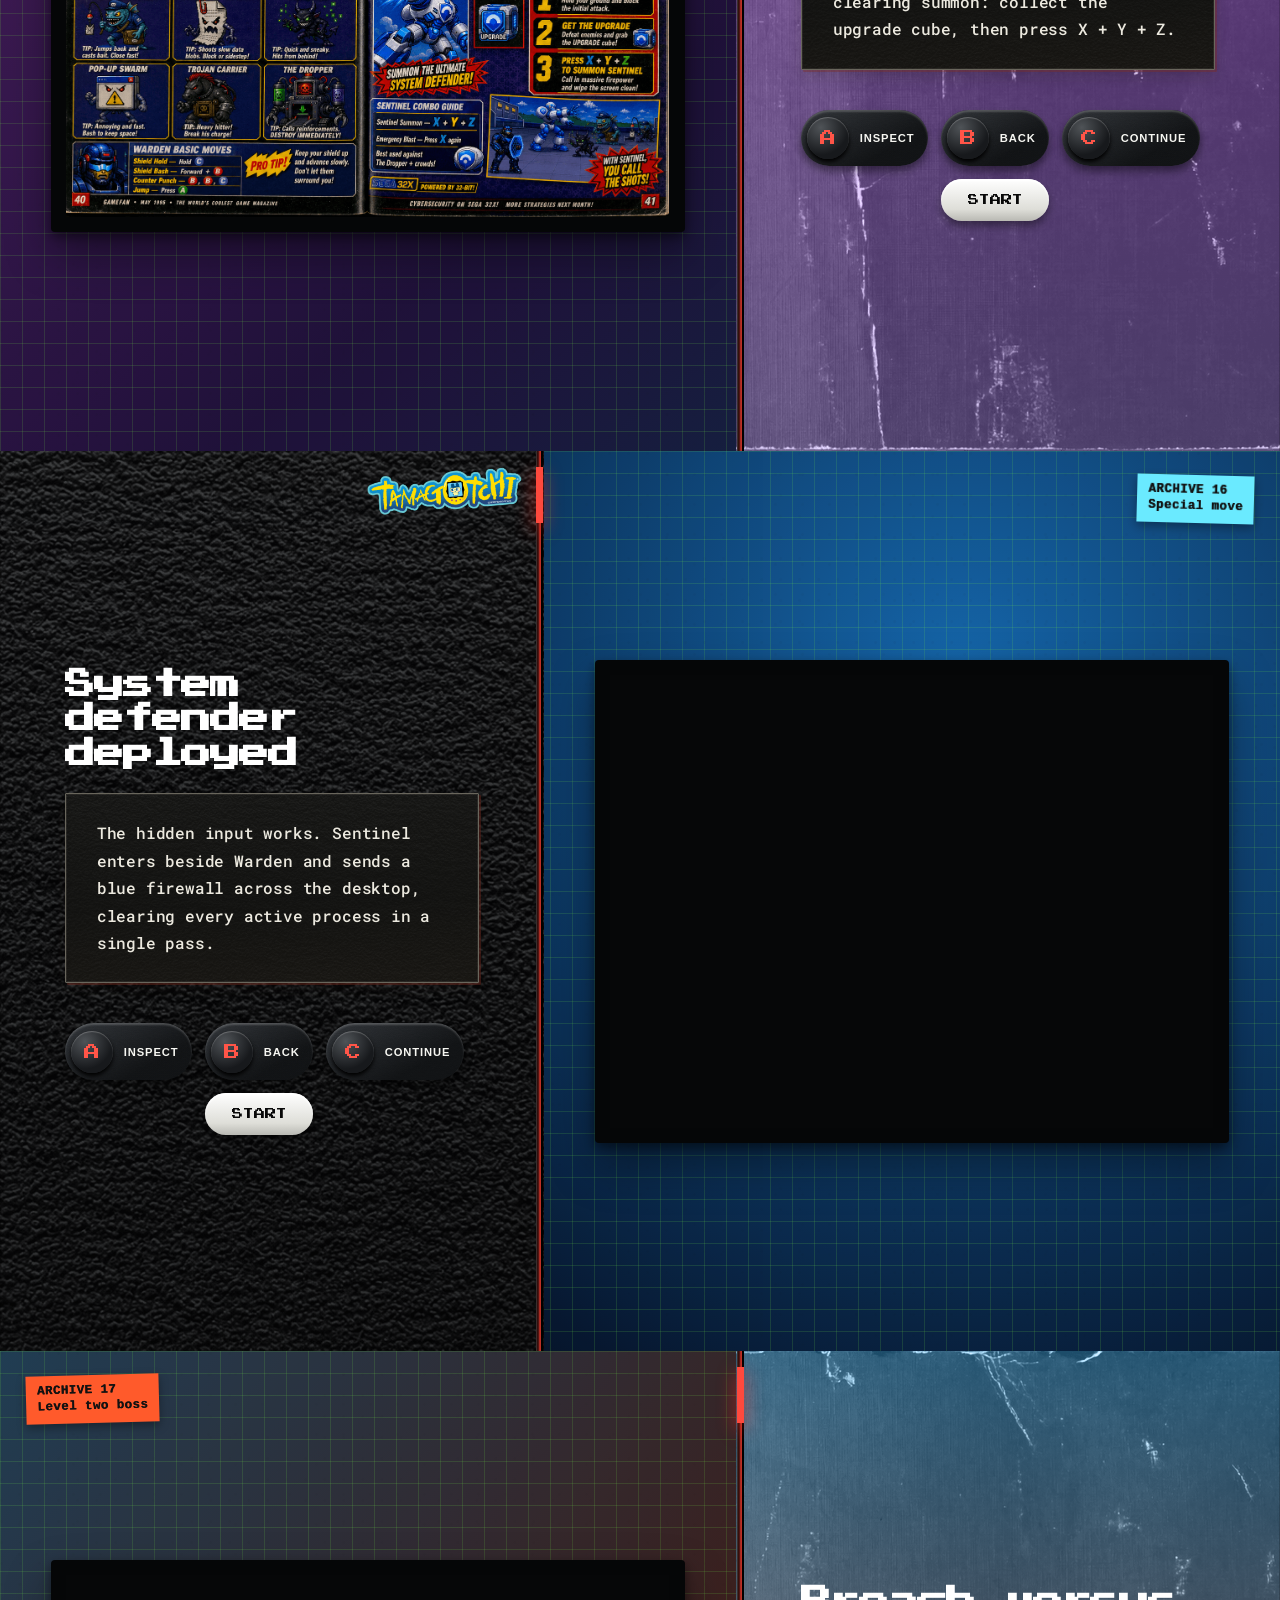
==== commit acdfbc3b: "Fixes" ====
--- a/index.html
+++ b/index.html
@@ -6,8 +6,8 @@
   <meta name="theme-color" content="#090a0c">
   <meta name="description" content="A fictional recovered archive for CYBERSECURITY, a lost Sega 32X game.">
   <title>CYBERSECURITY — The Lost 32X Archive</title>
-  <link rel="stylesheet" href="styles.css?v=20260929-23">
-  <script src="app.js?v=20260929-23" defer></script>
+  <link rel="stylesheet" href="styles.css?v=20260929-24">
+  <script src="app.js?v=20260929-24" defer></script>
 </head>
 <body class="preboot">
   <a class="skip-link" href="#archive">Skip power sequence</a>
@@ -56,8 +56,13 @@
         <span>SEGA RECOVERED ARCHIVE</span>
       </div>
     </a>
-    <button class="sound-toggle" id="sound-toggle" type="button" aria-pressed="false">
-      SOUND <span>OFF</span>
+    <button class="sound-toggle" id="sound-toggle" type="button" aria-pressed="false" aria-label="Turn sound on">
+      <span class="sound-label" aria-hidden="true">SOUND <span class="sound-state">OFF</span></span>
+      <svg class="sound-icon" viewBox="0 0 24 24" aria-hidden="true">
+        <path class="speaker-shape" d="M4 9v6h4l5 4V5L8 9H4Z"/>
+        <path class="sound-waves" d="M16 8.5c1.4 1.5 1.4 5.5 0 7M19 6c3.2 3.2 3.2 8.8 0 12"/>
+        <path class="mute-mark" d="m16.5 9 5 6m0-6-5 6"/>
+      </svg>
     </button>
   </header>
 
--- a/styles.css
+++ b/styles.css
@@ -426,8 +426,11 @@
   cursor: pointer;
   font-family: monospace;
 }
-.sound-toggle span { color: #ff6d62; }
-.sound-toggle[aria-pressed="true"] span { color: var(--green); }
+.sound-state { color: #ff6d62; }
+.sound-toggle[aria-pressed="true"] .sound-state { color: var(--green); }
+.sound-icon { display: none; }
+
+.mobile-story-jump { display: none; }
 
 .story { position: relative; z-index: 2; }
 .chapter {
@@ -960,10 +963,52 @@
   .lamp-lens { width:48px; border-width:4px; }
   .start-key { min-width:142px; }
   .archive-header { grid-template-columns:1fr auto; }
-  .sound-toggle { padding:.55rem; font-size:.75rem; }
+  .sound-toggle {
+    display:grid;
+    width:38px;
+    height:38px;
+    padding:0;
+    place-items:center;
+    border-radius:50%;
+  }
+  .sound-label { display:none; }
+  .sound-icon {
+    display:block;
+    width:20px;
+    height:20px;
+    fill:currentColor;
+  }
+  .sound-icon path { vector-effect:non-scaling-stroke; }
+  .sound-waves, .mute-mark {
+    fill:none;
+    stroke:currentColor;
+    stroke-width:1.8;
+    stroke-linecap:round;
+  }
+  .sound-waves { display:none; }
+  .sound-toggle[aria-pressed="true"] { color:var(--green); }
+  .sound-toggle[aria-pressed="true"] .sound-waves { display:block; }
+  .sound-toggle[aria-pressed="true"] .mute-mark { display:none; }
   .header-title span { display:none; }
-  .media-panel { min-height:auto; padding:6.5rem .9rem; }
+  .media-panel { min-height:auto; padding:6.5rem .9rem 3rem; }
   .media-frame img { max-height:none; }
+  .mobile-story-jump {
+    display:grid;
+    min-width:132px;
+    min-height:48px;
+    margin:2rem auto 0;
+    padding:.85rem 1.4rem .75rem;
+    place-items:center;
+    color:#090909;
+    background:linear-gradient(180deg,#fff,#deded8 72%,#b9b9b3);
+    border:0;
+    border-radius:999px;
+    box-shadow:inset 0 2px 2px rgba(255,255,255,.95),0 5px 9px rgba(0,0,0,.4);
+    cursor:pointer;
+    font-family:"Press Start 2P",monospace;
+    font-size:.68rem;
+  }
+  .mobile-story-jump:active { transform:translateY(3px); box-shadow:inset 0 3px 5px #000; }
   .story-panel { min-height:0; padding:6rem 1.25rem; }
   .gameplay .story-panel { padding:10rem 1.25rem 11.5rem; }
   .chapter h2 {
@@ -1004,7 +1049,6 @@
   .deck-logos img { height:18px; }
   .deck-logos img:last-child { height:16px; }
   .archive-header { grid-template-columns:1fr auto; }
-  .sound-toggle { grid-column:1 / -1; justify-self:end; }
   .chapter-controls { grid-template-columns:1fr; }
   .chapter-controls .start-pad { grid-column:1; justify-self:center; }
   .gameplay .story-panel { padding-bottom:11rem; }
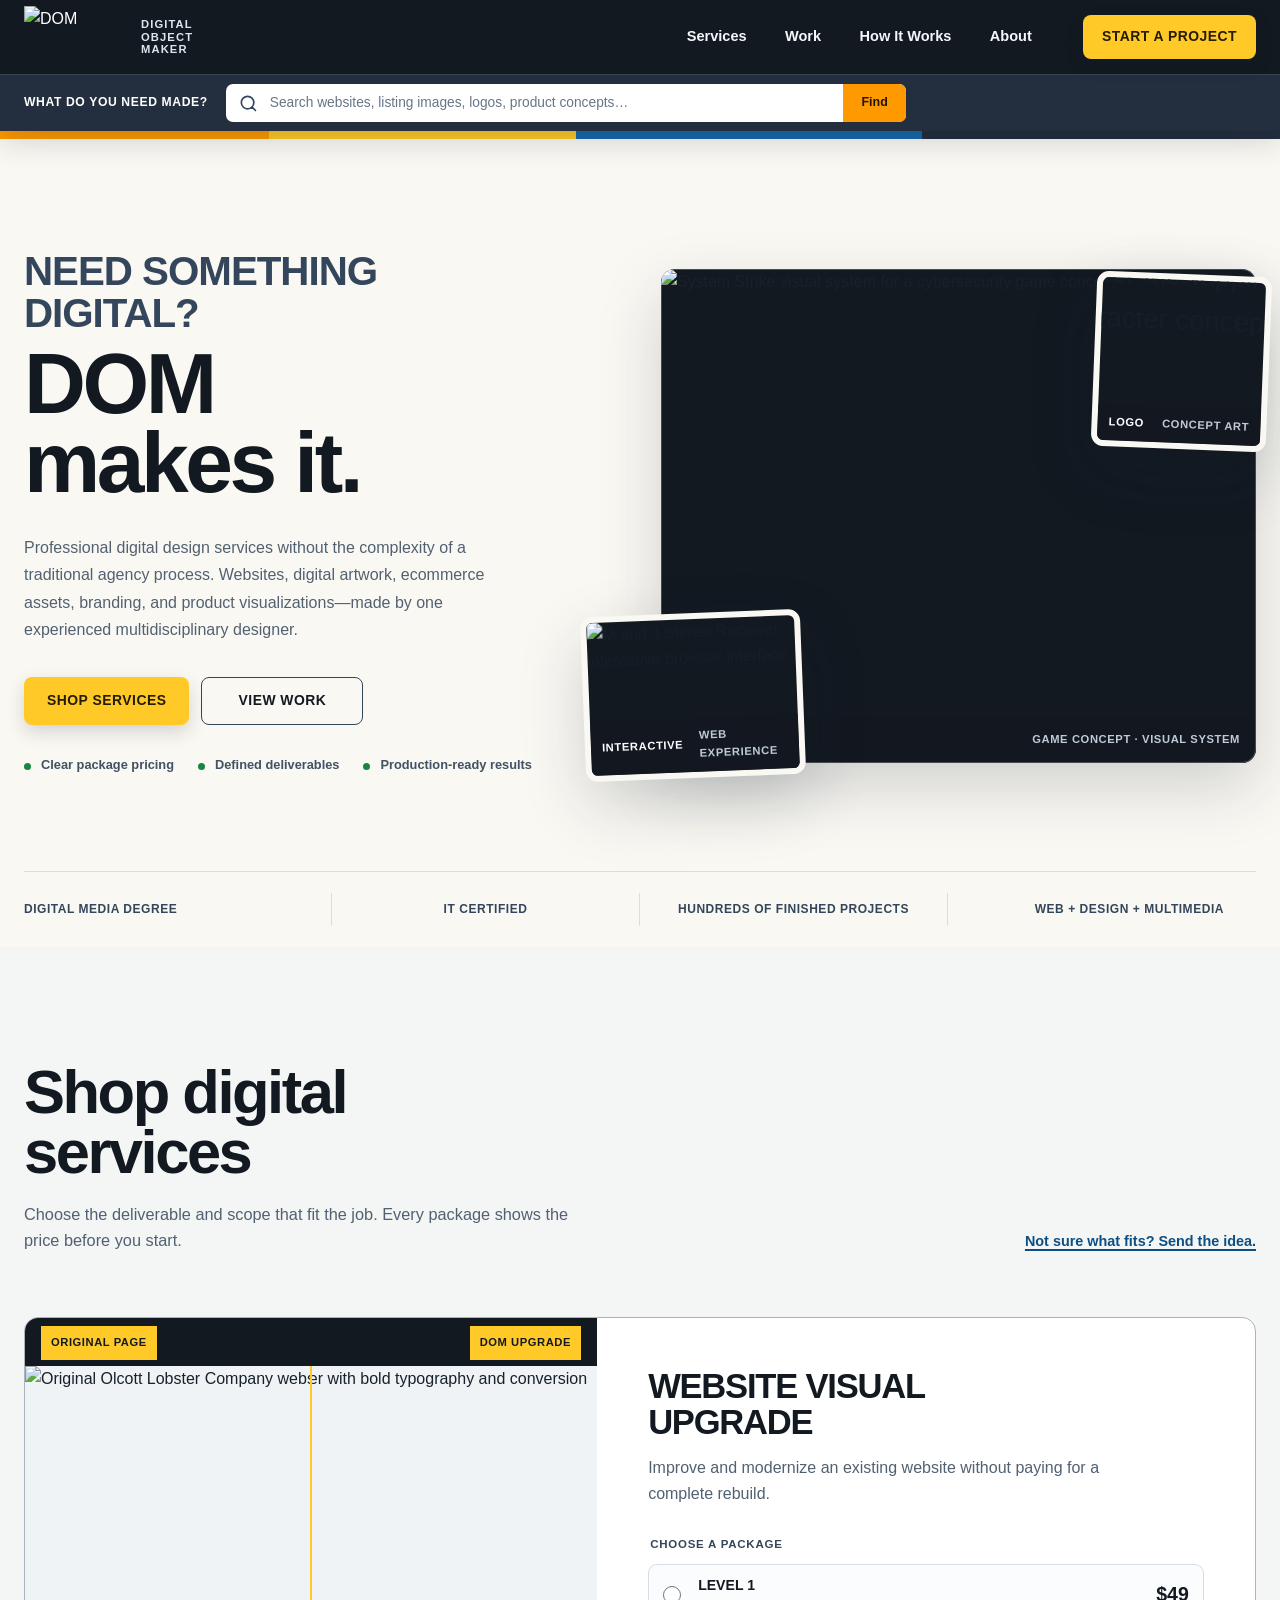
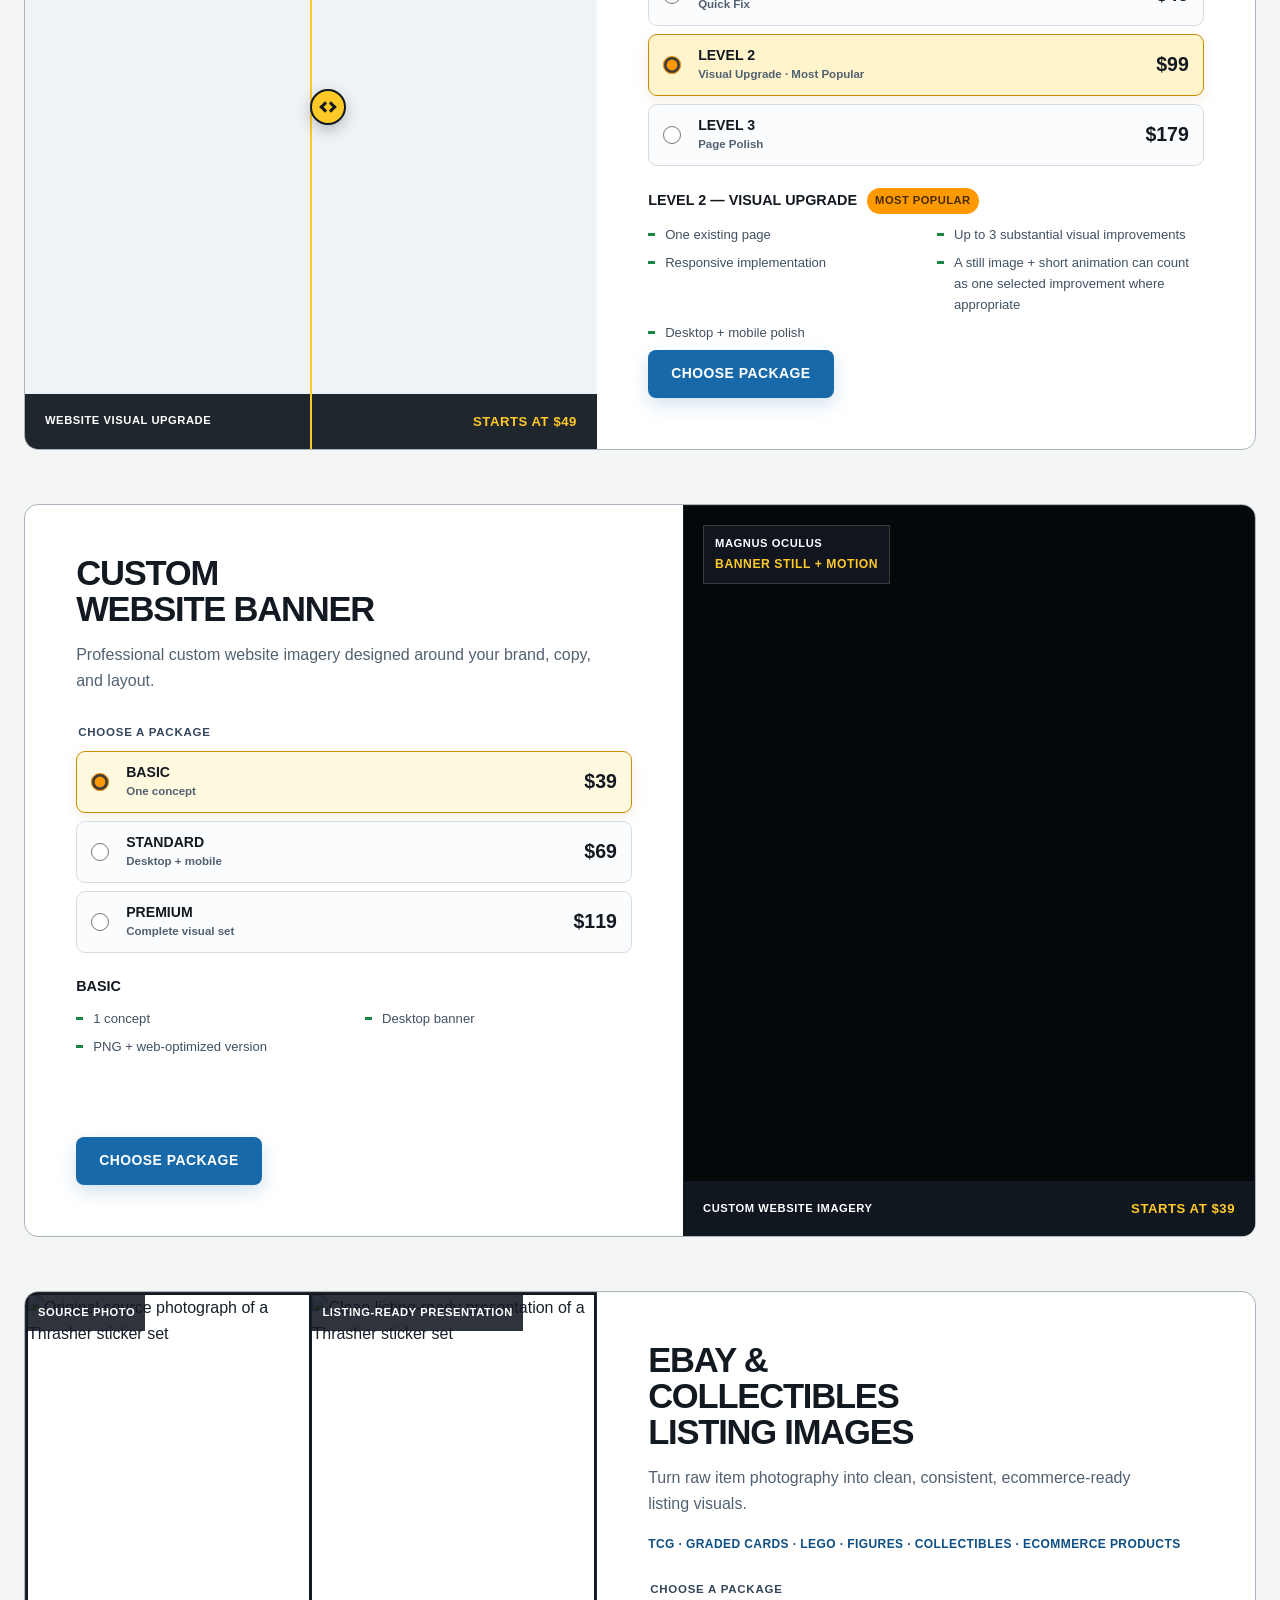
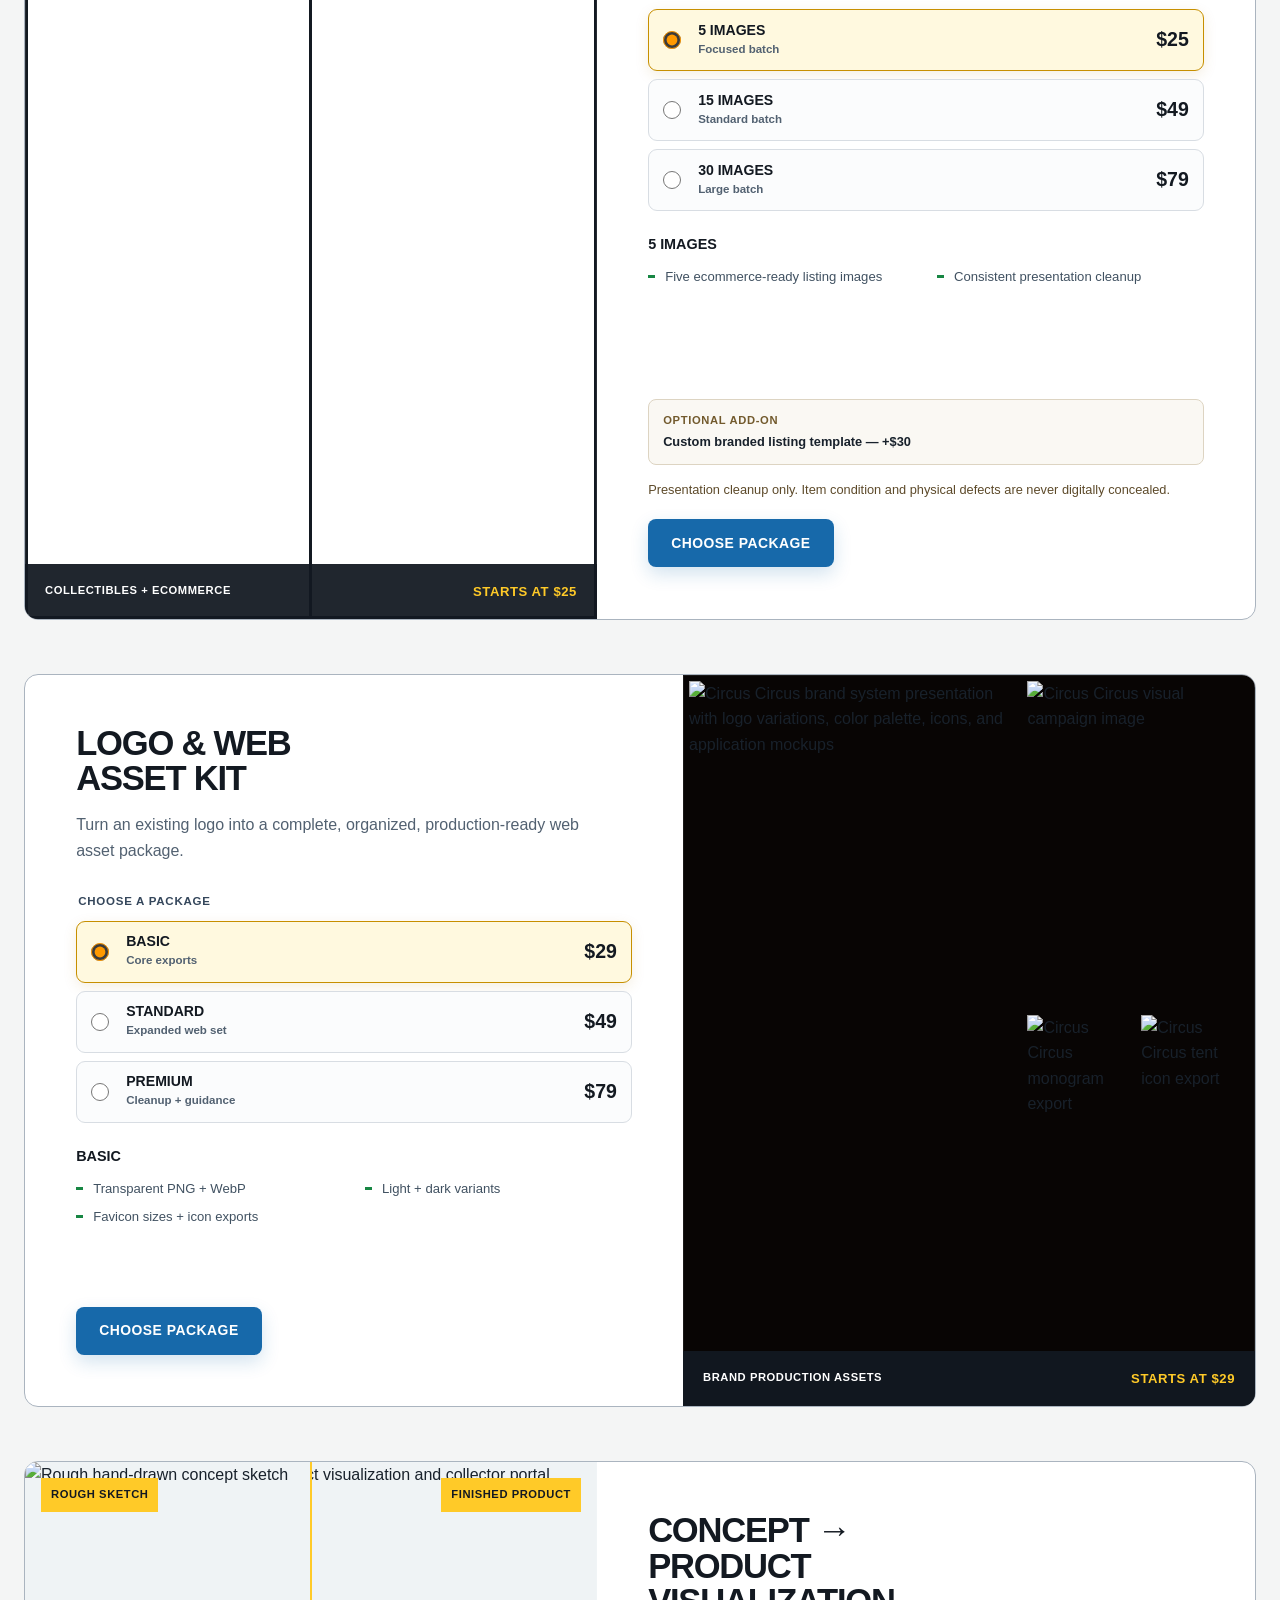
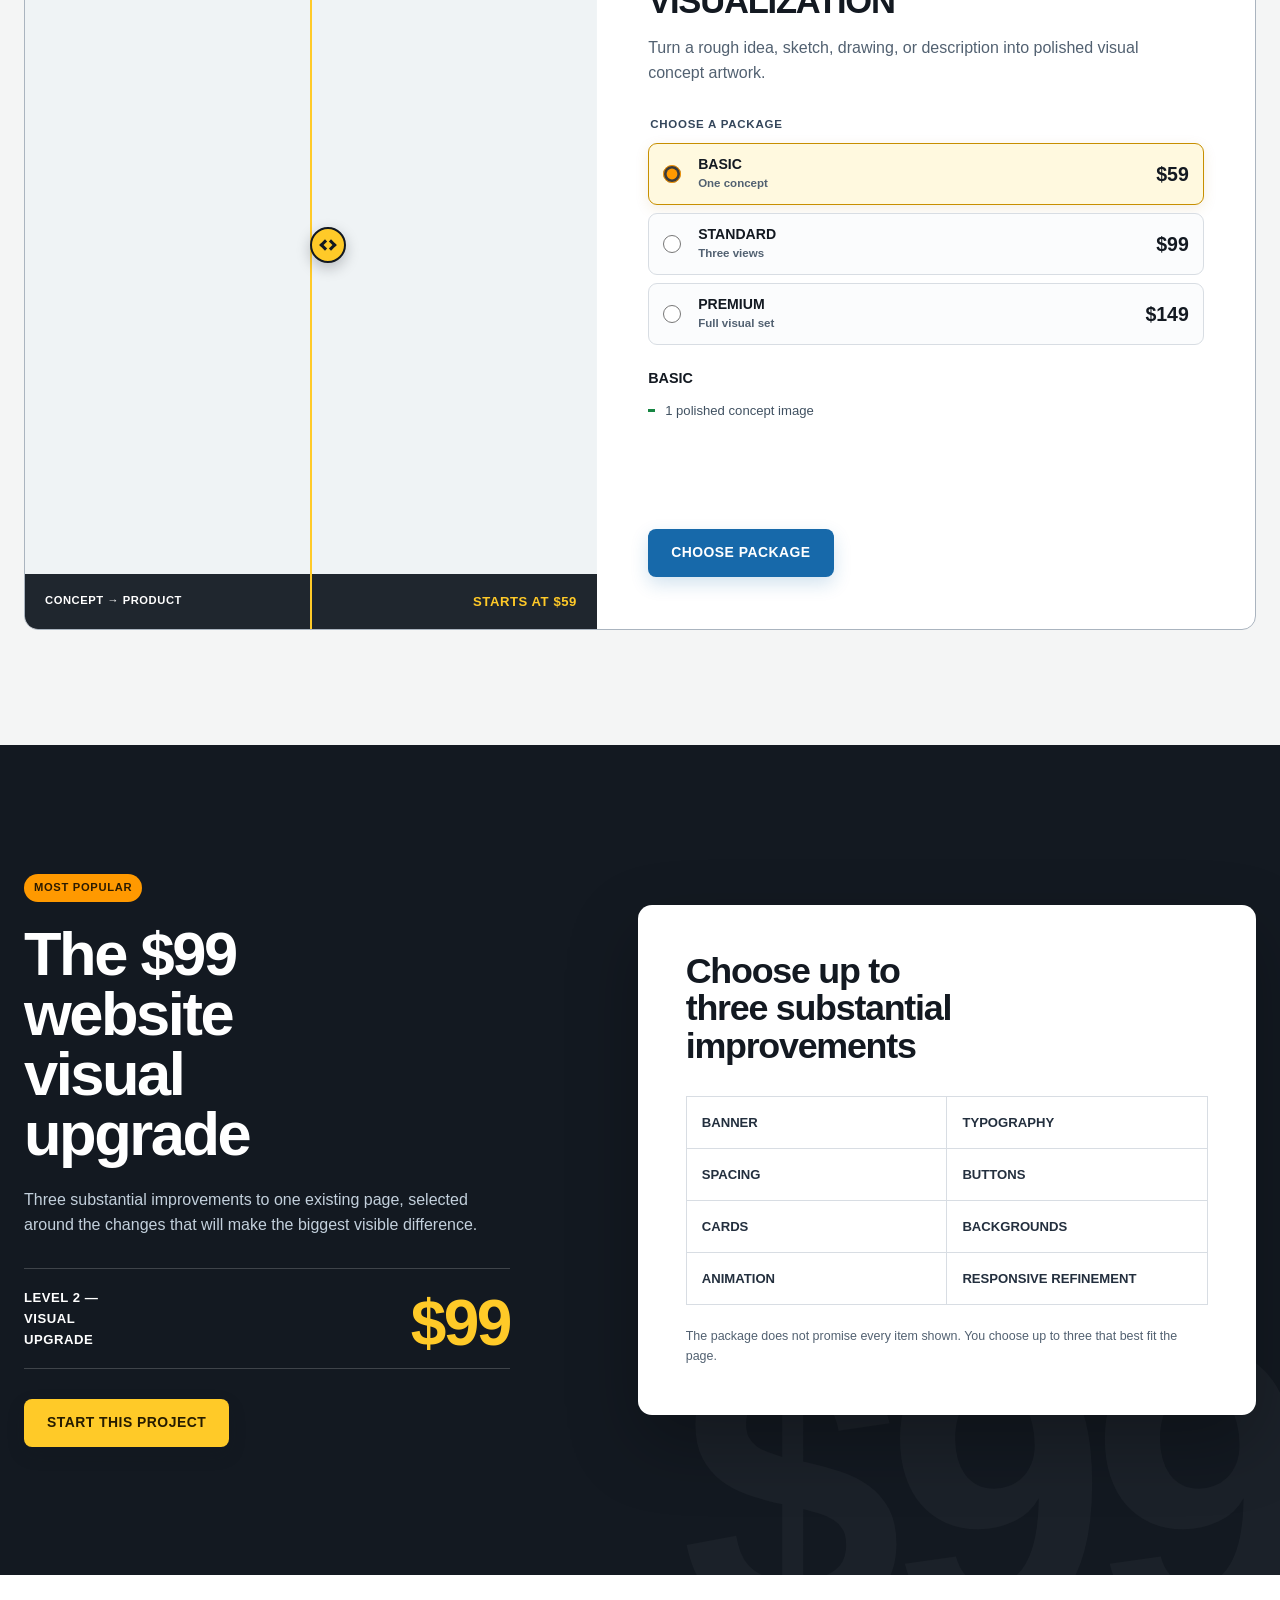
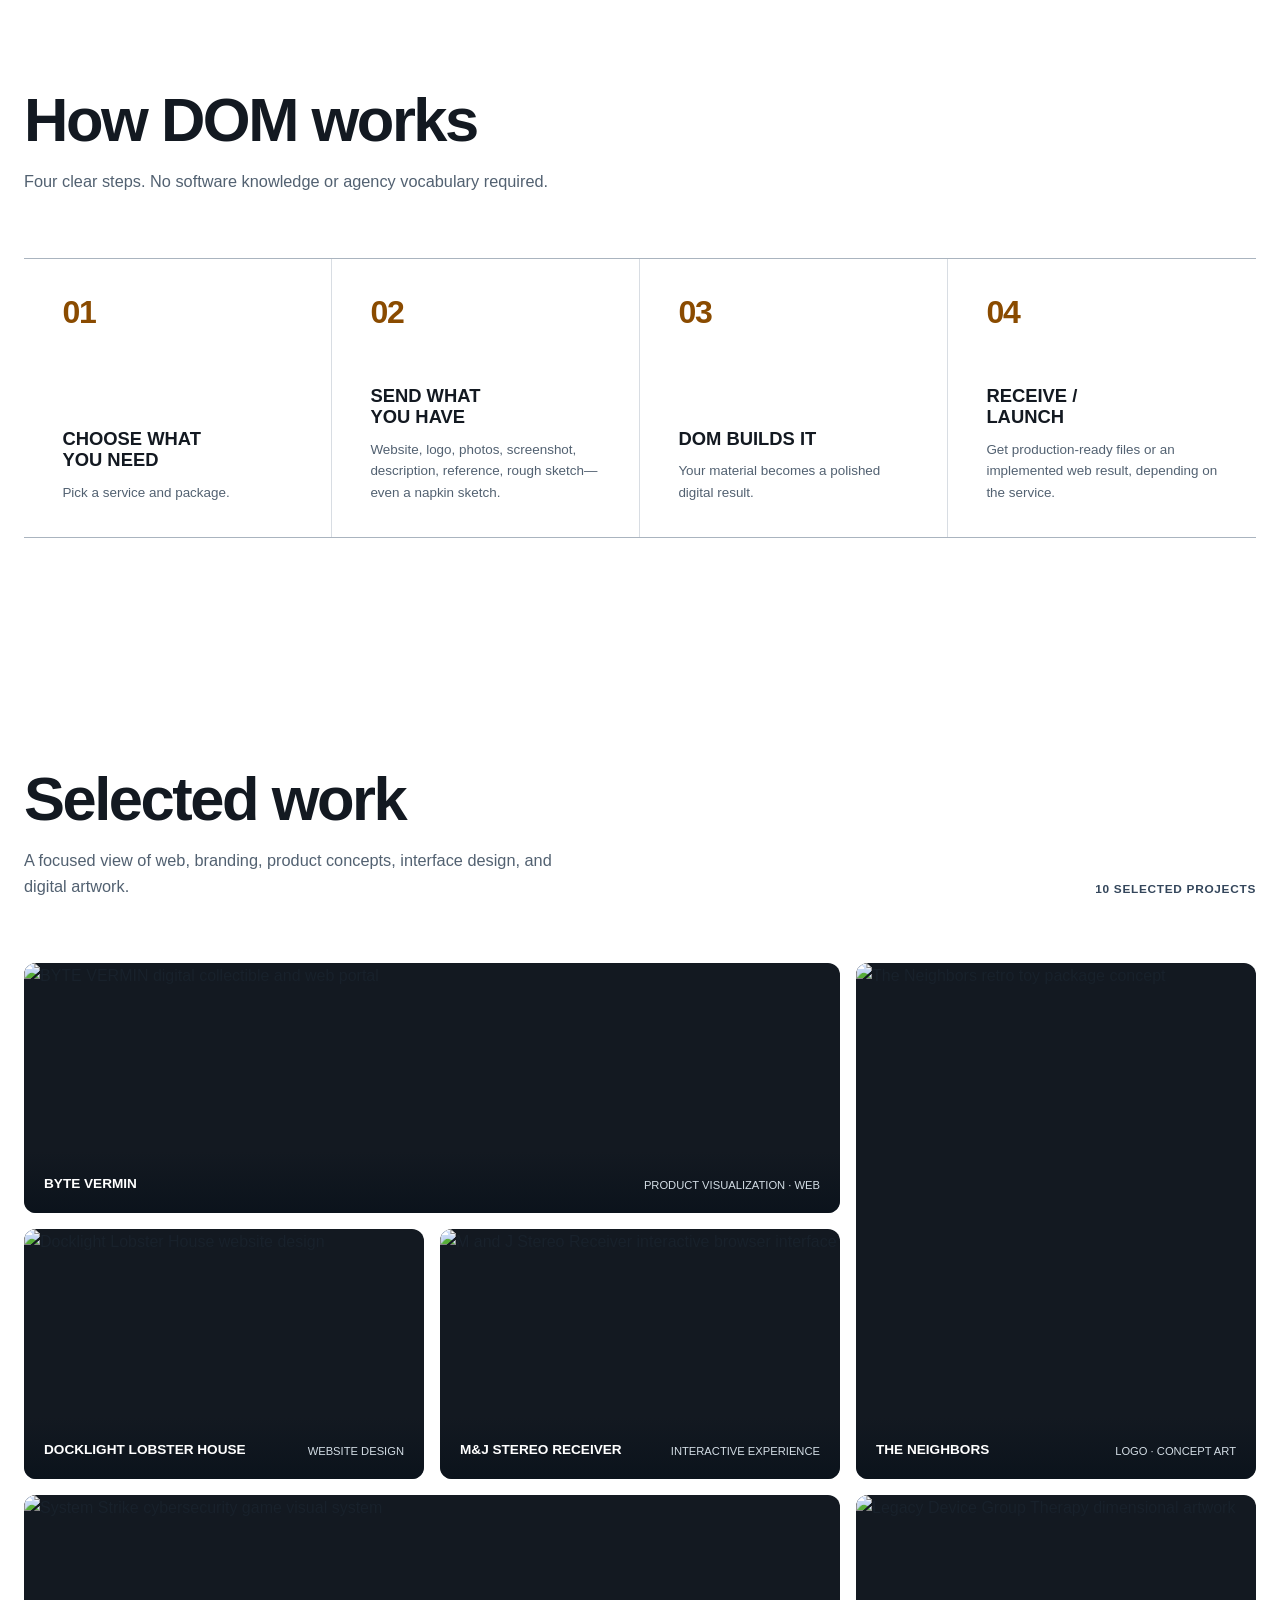
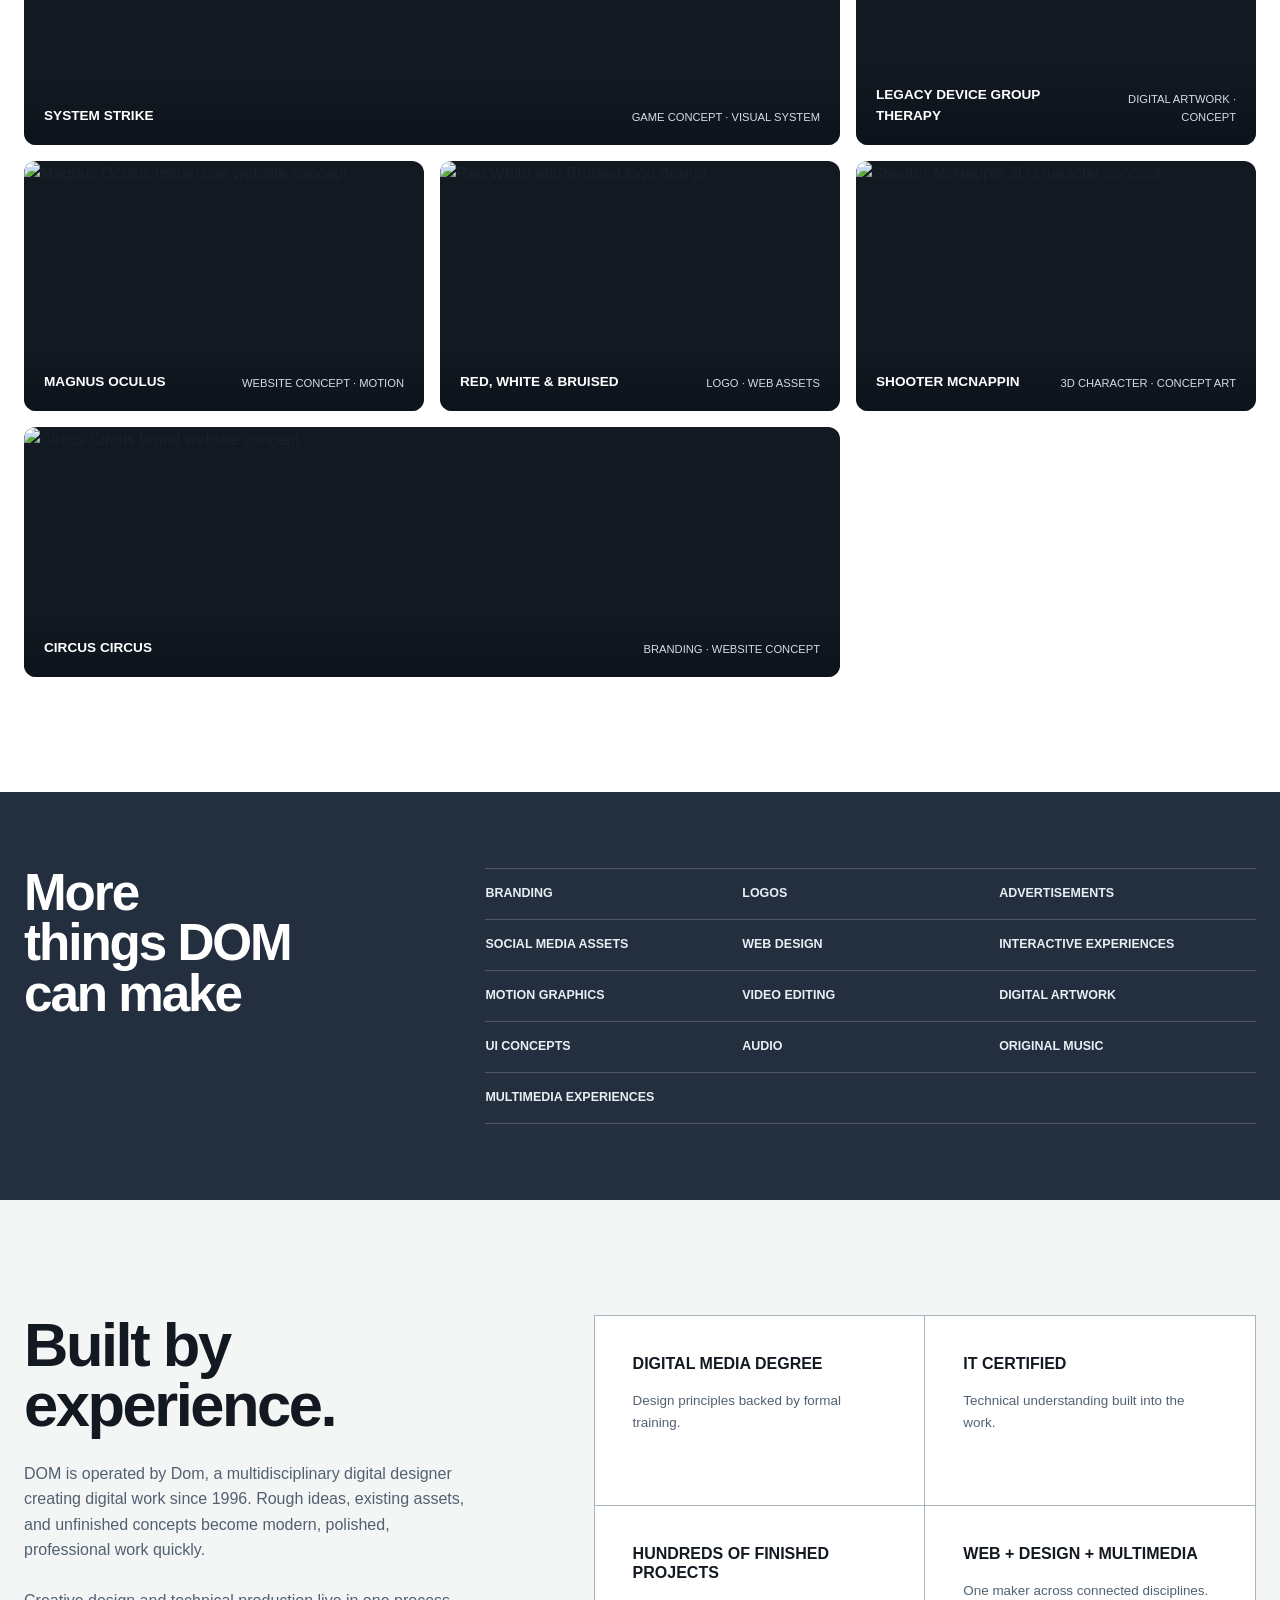
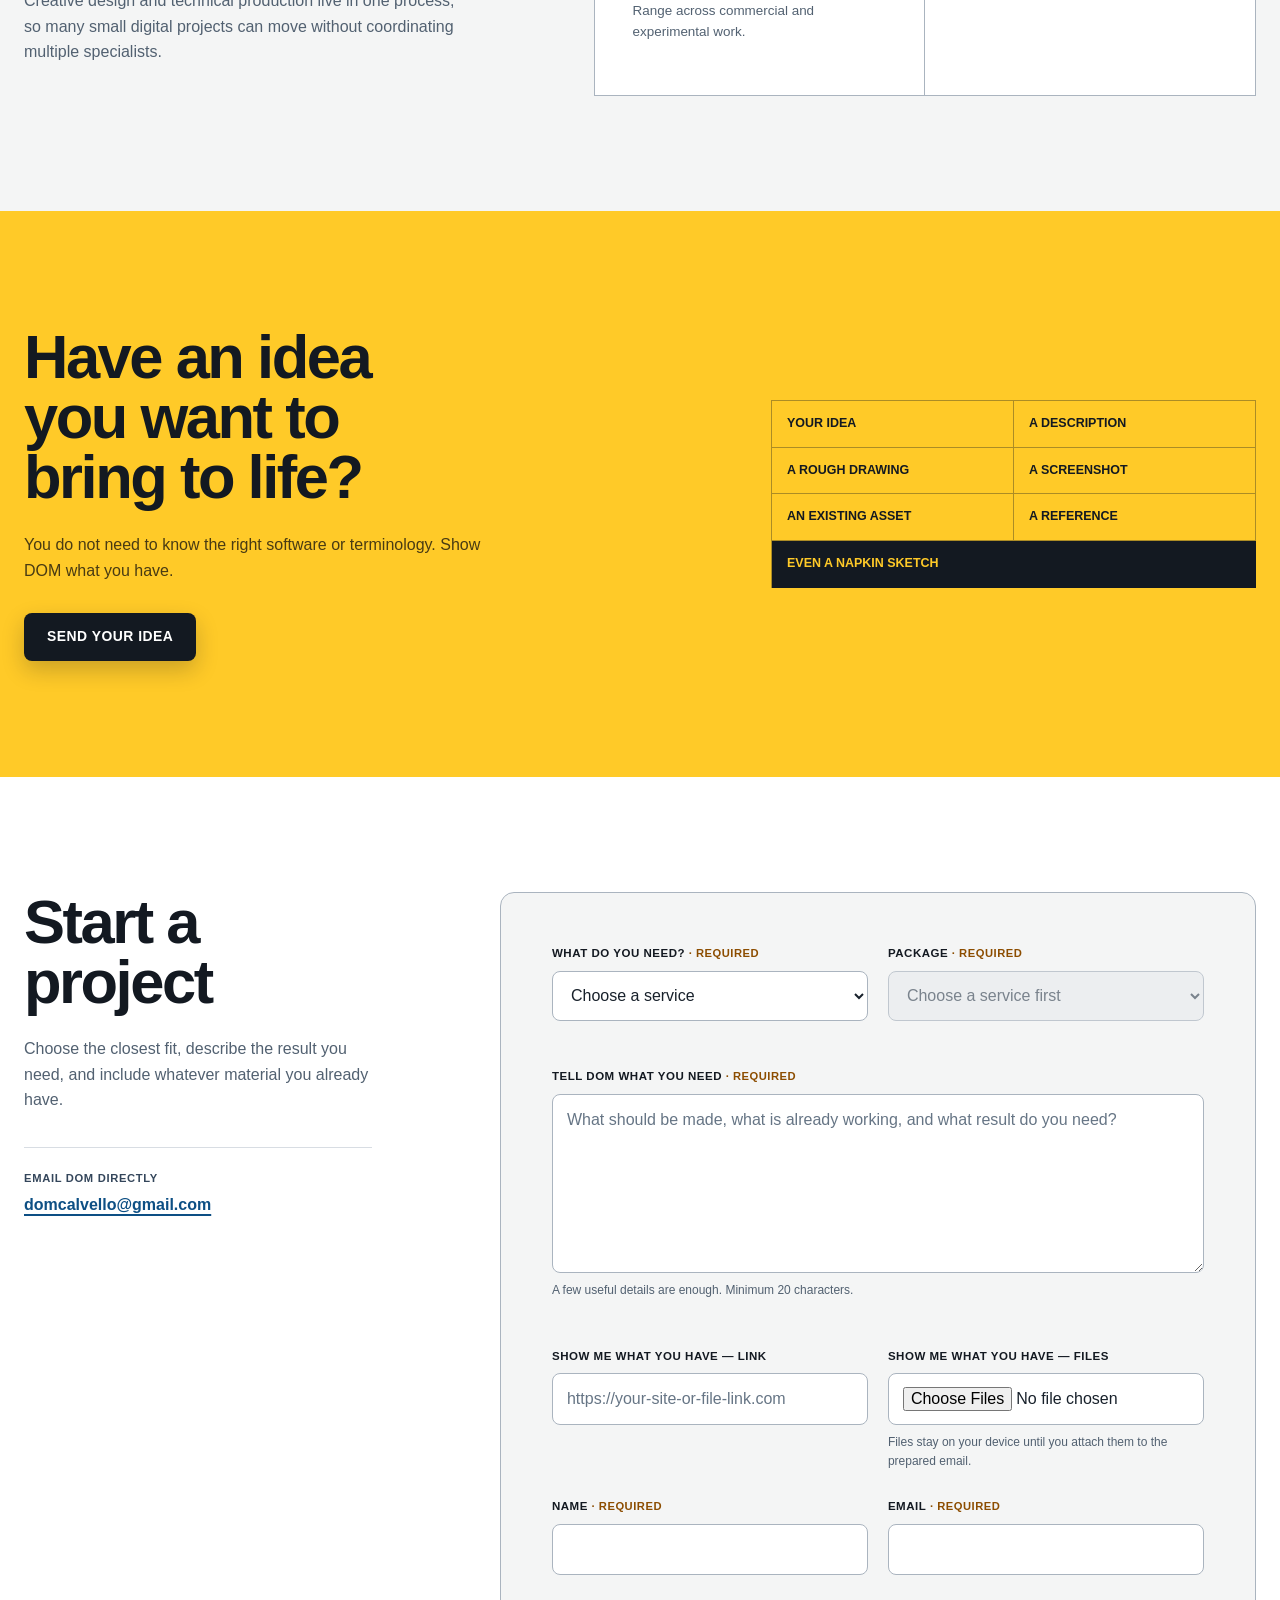
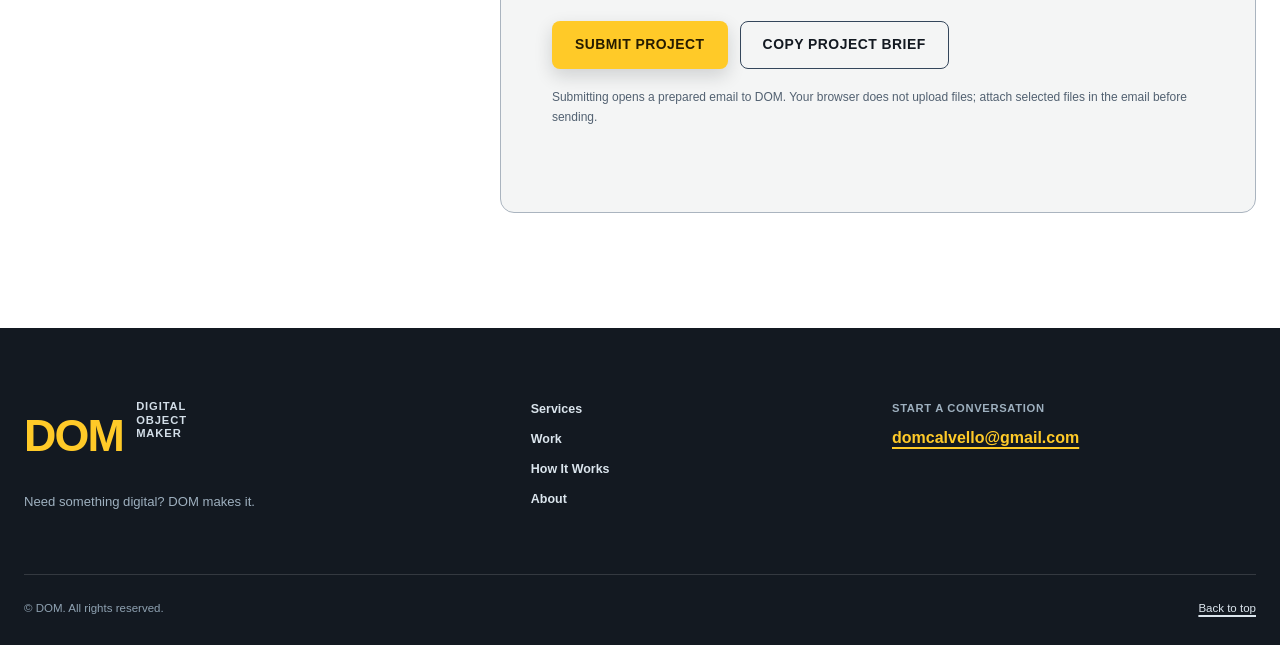
==== commit f79a62e7: "Fixes" ====
--- a/index.html
+++ b/index.html
@@ -1,105 +1,478 @@
 <!doctype html>
 <html lang="en">
-<head>
-  <meta charset="utf-8">
-  <meta name="viewport" content="width=device-width, initial-scale=1">
-  <meta name="theme-color" content="#090a0c">
-  <meta name="description" content="A fictional recovered archive for CYBERSECURITY, a lost Sega 32X game.">
-  <title>CYBERSECURITY — The Lost 32X Archive</title>
-  <link rel="stylesheet" href="styles.css?v=20260929-24">
-  <script src="app.js?v=20260929-24" defer></script>
-</head>
-<body class="preboot">
-  <a class="skip-link" href="#archive">Skip power sequence</a>
-  <canvas id="signal-canvas" aria-hidden="true"></canvas>
-
-  <section class="power-deck" id="power-deck" aria-labelledby="power-title">
-    <div class="deck-grid" aria-hidden="true"></div>
-    <div class="deck-topline">
-      <div class="deck-logos" aria-label="SEGA 32X">
-        <img src="assets/logos/sega-logo.png" alt="SEGA">
-        <img src="assets/logos/32x-logo.png" alt="32X">
+  <head>
+    <meta charset="UTF-8" />
+    <meta name="viewport" content="width=device-width, initial-scale=1" />
+    <meta name="theme-color" content="#131921" />
+    <meta
+      name="description"
+      content="DOM makes websites, digital artwork, ecommerce assets, branding, and product visualizations with clear packages and visible pricing."
+    />
+    <title>DOM — Digital Object Maker</title>
+    <link
+      rel="icon"
+      type="image/svg+xml"
+      href="data:image/svg+xml,%3Csvg xmlns='http://www.w3.org/2000/svg' viewBox='0 0 64 64'%3E%3Crect width='64' height='64' rx='8' fill='%23131921'/%3E%3Cpath d='M13 14h18c12 0 20 7 20 18S43 50 31 50H13V14Zm12 10v16h6c5 0 8-3 8-8s-3-8-8-8h-6Z' fill='%23ffb703'/%3E%3C/svg%3E"
+    />
+    <link rel="preload" href="assets/manrope-latin.woff2" as="font" type="font/woff2" crossorigin />
+    <link rel="preload" href="assets/byte-vermin-online.jpg" as="image" />
+    <link rel="stylesheet" href="styles.css" />
+    <script src="script.js" defer></script>
+  </head>
+  <body>
+    <a class="skip-link" href="#main">Skip to content</a>
+    <header class="site-header" data-header>
+      <div class="shell nav-row">
+        <a class="brand" href="#top" aria-label="DOM, Digital Object Maker, home">
+          <img class="brand-logo" src="assets/dom-logo.png" alt="DOM" width="360" height="216" />
+          <span class="brand-expansion">Digital Object Maker</span>
+        </a>
+        <button class="menu-toggle" type="button" aria-expanded="false" aria-controls="primary-nav">
+          <span class="menu-toggle-line"></span>
+          <span class="menu-toggle-line"></span>
+          <span class="visually-hidden">Open navigation</span>
+        </button>
+        <nav class="primary-nav" id="primary-nav" aria-label="Primary navigation">
+          <a href="#services">Services</a>
+          <a href="#work">Work</a>
+          <a href="#process">How It Works</a>
+          <a href="#about">About</a>
+        </nav>
+        <a class="button button-purchase nav-cta" href="#start">Start a Project</a>
       </div>
-      <div class="deck-meta">
-        <span class="archive-year">YEAR: 1995</span>
+      <div class="service-search-wrap">
+        <form class="shell service-search" role="search" data-service-search>
+          <label for="service-search-input">What do you need made?</label>
+          <div class="search-control">
+            <svg aria-hidden="true" viewBox="0 0 24 24" width="20" height="20"><path d="m21 21-4.35-4.35m2.35-5.15A7.5 7.5 0 1 1 4 11.5a7.5 7.5 0 0 1 15 0Z" fill="none" stroke="currentColor" stroke-width="2" stroke-linecap="round"/></svg>
+            <input id="service-search-input" type="search" placeholder="Search websites, listing images, logos, product concepts…" autocomplete="off" />
+            <button type="submit">Find</button>
+          </div>
+          <p class="search-status" aria-live="polite" data-search-status></p>
+        </form>
       </div>
-    </div>
-    <div class="power-copy">
-      <p class="boot-note">Mysteriously discontinued in the mid-90s. Explore the lost Sega title.</p>
-      <h1 id="power-title">CYBERSECURITY</h1>
-      <p class="tagline">ENTER THE NET. DEFEND THE FUTURE.</p>
-    </div>
-
-    <div class="console-controls" aria-label="Power controls">
-      <img class="console-screenprint" src="assets/logos/sega32x-white-logo.png" alt="" aria-hidden="true">
-      <div class="power-cluster">
-        <button class="power-switch" id="power-switch" type="button" aria-pressed="false" aria-label="Power switch">
-          <span class="switch-legend" aria-hidden="true"><span>ON</span><span>OFF</span></span>
-          <span class="switch-track"><span class="switch-knob"></span></span>
-        </button>
-        <div class="power-lamp" id="power-lamp" aria-hidden="true">
-          <span class="lamp-lens"></span>
-          <span class="lamp-label">POWER</span>
-        </div>
+    </header>
+
+    <main id="main">
+      <section class="hero" id="top" aria-labelledby="hero-title">
+        <div class="shell hero-grid">
+          <div class="hero-copy">
+            <h1 id="hero-title"><span>Need something digital?</span>DOM makes it.</h1>
+            <p>
+              Professional digital design services without the complexity of a traditional agency process. Websites, digital artwork, ecommerce assets, branding, and product visualizations—made by one experienced multidisciplinary designer.
+            </p>
+            <div class="hero-actions">
+              <a class="button button-purchase" href="#services">Shop Services</a>
+              <a class="button button-outline" href="#work">View Work</a>
+            </div>
+            <ul class="hero-assurances" aria-label="Service assurances">
+              <li>Clear package pricing</li>
+              <li>Defined deliverables</li>
+              <li>Production-ready results</li>
+            </ul>
+          </div>
+
+          <div class="hero-media" aria-label="Selected DOM project work">
+            <figure class="media-main">
+              <img src="assets/system-strike.webp" alt="System Strike visual system for a cybersecurity game concept" width="1938" height="812" />
+              <figcaption><span>System Strike</span><span>Game concept · Visual system</span></figcaption>
+            </figure>
+            <figure class="media-small media-output-one">
+              <img src="assets/mj-stereo.webp" alt="M and J Stereo Receiver interactive browser interface" width="1384" height="1058" />
+              <figcaption><span>Interactive</span><span>Web experience</span></figcaption>
+            </figure>
+            <figure class="media-small media-output-two">
+              <img src="assets/shooter-mcnappin.png" alt="Shooter McNappin 3D character concept" width="1100" height="1100" />
+              <figcaption><span>Logo</span><span>Concept art</span></figcaption>
+            </figure>
+          </div>
+        </div>
+        <div class="shell hero-trust" aria-label="DOM credentials">
+          <span>Digital Media Degree</span>
+          <span>IT Certified</span>
+          <span>Hundreds of Finished Projects</span>
+          <span>Web + Design + Multimedia</span>
+        </div>
+      </section>
+
+      <section class="section service-store" id="services" aria-labelledby="services-title">
+        <div class="shell section-heading service-store-heading">
+          <div>
+            <h2 id="services-title">Shop digital services</h2>
+            <p>Choose the deliverable and scope that fit the job. Every package shows the price before you start.</p>
+          </div>
+          <a class="text-link" href="#start">Not sure what fits? Send the idea.</a>
+        </div>
+
+        <div class="shell service-list" data-service-list>
+          <article class="service-product" data-service="Website Visual Upgrade" data-keywords="website web page visual upgrade redesign responsive banner typography spacing buttons cards animation">
+            <div class="product-media compare-slider website-compare" data-compare-slider style="--compare-position: 50%;" aria-label="Olcott Lobster Company website before and after visual upgrade">
+              <div class="compare-canvas">
+                <img class="compare-image compare-after" src="assets/docklight-custom-hero.jpg" alt="Updated Lobster House website banner with bold typography and conversion actions" width="1800" height="1027" loading="lazy" decoding="async" />
+                <div class="compare-before">
+                  <img class="compare-image" src="assets/lobster-original-page.jpg" alt="Original Olcott Lobster Company website page" width="1800" height="1211" loading="lazy" decoding="async" />
+                </div>
+                <span class="compare-divider" aria-hidden="true"><i></i></span>
+                <span class="compare-label compare-label-before">Original page</span>
+                <span class="compare-label compare-label-after">DOM upgrade</span>
+                <label class="visually-hidden" for="lobster-compare">Drag to compare the original lobster website and DOM upgrade</label>
+                <input id="lobster-compare" class="compare-range" type="range" min="0" max="100" value="50" data-compare-range />
+              </div>
+              <div class="product-media-meta"><span>Website visual upgrade</span><strong>Starts at $49</strong></div>
+            </div>
+            <div class="product-body">
+              <header>
+                <h3>Website Visual Upgrade</h3>
+                <p>Improve and modernize an existing website without paying for a complete rebuild.</p>
+              </header>
+              <fieldset class="package-picker" data-package-picker>
+                <legend>Choose a package</legend>
+                <label class="package-option">
+                  <input type="radio" name="website-package" value="Level 1 — Quick Fix|49" data-panel="website-quick" />
+                  <span><b>Level 1</b><small>Quick Fix</small></span><strong>$49</strong>
+                </label>
+                <label class="package-option is-featured">
+                  <input type="radio" name="website-package" value="Level 2 — Visual Upgrade|99" data-panel="website-upgrade" checked />
+                  <span><b>Level 2</b><small>Visual Upgrade · Most Popular</small></span><strong>$99</strong>
+                </label>
+                <label class="package-option">
+                  <input type="radio" name="website-package" value="Level 3 — Page Polish|179" data-panel="website-polish" />
+                  <span><b>Level 3</b><small>Page Polish</small></span><strong>$179</strong>
+                </label>
+              </fieldset>
+              <div class="package-panels">
+                <div class="package-panel" id="website-quick" hidden>
+                  <h4>Level 1 — Quick Fix</h4>
+                  <ul><li>One existing page</li><li>1–2 focused visual improvements</li><li>Desktop + mobile check</li><li>No structural rebuild</li></ul>
+                </div>
+                <div class="package-panel" id="website-upgrade">
+                  <h4>Level 2 — Visual Upgrade <span>Most Popular</span></h4>
+                  <ul><li>One existing page</li><li>Up to 3 substantial visual improvements</li><li>Responsive implementation</li><li>A still image + short animation can count as one selected improvement where appropriate</li><li>Desktop + mobile polish</li></ul>
+                </div>
+                <div class="package-panel" id="website-polish" hidden>
+                  <h4>Level 3 — Page Polish</h4>
+                  <ul><li>One complete page</li><li>Up to approximately 6 visual improvements</li><li>Banner, typography, spacing, layout, buttons, and cards</li><li>Background treatment + responsive cleanup</li><li>Performance sanity check</li></ul>
+                </div>
+              </div>
+              <button class="button button-blue choose-package" type="button" data-service-choice>Choose Package</button>
+            </div>
+          </article>
+
+          <article class="service-product service-product-reverse" data-service="Website Banner / Digital Artwork" data-keywords="custom website banner digital artwork image web imagery concepts mobile crop supporting assets">
+            <div class="product-media product-media-motion">
+              <video poster="assets/magnus-expansion.png" autoplay muted loop playsinline preload="metadata" aria-label="Magnus Oculus exploded optical device visual used as a still image and motion asset">
+                <source src="assets/magnus-expansion.mp4" type="video/mp4" />
+              </video>
+              <div class="motion-asset-label"><span>Magnus Oculus</span><strong>Banner still + motion</strong></div>
+              <div class="product-media-meta"><span>Custom website imagery</span><strong>Starts at $39</strong></div>
+            </div>
+            <div class="product-body">
+              <header>
+                <h3>Custom Website Banner</h3>
+                <p>Professional custom website imagery designed around your brand, copy, and layout.</p>
+              </header>
+              <fieldset class="package-picker" data-package-picker>
+                <legend>Choose a package</legend>
+                <label class="package-option">
+                  <input type="radio" name="hero-package" value="Basic|39" data-panel="hero-basic" checked />
+                  <span><b>Basic</b><small>One concept</small></span><strong>$39</strong>
+                </label>
+                <label class="package-option">
+                  <input type="radio" name="hero-package" value="Standard|69" data-panel="hero-standard" />
+                  <span><b>Standard</b><small>Desktop + mobile</small></span><strong>$69</strong>
+                </label>
+                <label class="package-option">
+                  <input type="radio" name="hero-package" value="Premium|119" data-panel="hero-premium" />
+                  <span><b>Premium</b><small>Complete visual set</small></span><strong>$119</strong>
+                </label>
+              </fieldset>
+              <div class="package-panels">
+                <div class="package-panel" id="hero-basic"><h4>Basic</h4><ul><li>1 concept</li><li>Desktop banner</li><li>PNG + web-optimized version</li></ul></div>
+                <div class="package-panel" id="hero-standard" hidden><h4>Standard</h4><ul><li>3 concepts</li><li>Selected desktop banner + mobile crop</li><li>PNG + web-optimized version</li><li>Text-safe composition</li></ul></div>
+                <div class="package-panel" id="hero-premium" hidden><h4>Premium</h4><ul><li>3 concepts</li><li>Desktop + mobile banner</li><li>3 supporting visual assets</li><li>Web optimization</li></ul></div>
+              </div>
+              <button class="button button-blue choose-package" type="button" data-service-choice>Choose Package</button>
+            </div>
+          </article>
+
+          <article class="service-product" data-service="eBay & Collectibles Listing Images" data-keywords="ebay ecommerce listing images collectibles tcg graded cards lego figures product photo cleanup template">
+            <div class="product-media listing-compare" aria-label="Side-by-side listing image example">
+              <figure>
+                <img src="assets/ebay-source.jpeg" alt="Original source photograph of a Thrasher sticker set" width="2638" height="3057" loading="lazy" decoding="async" />
+                <figcaption>Source photo</figcaption>
+              </figure>
+              <figure>
+                <img src="assets/ebay-listing-ready.jpg" alt="Clean listing-ready presentation of a Thrasher sticker set" width="1034" height="1200" loading="lazy" decoding="async" />
+                <figcaption>Listing-ready presentation</figcaption>
+              </figure>
+              <div class="product-media-meta"><span>Collectibles + ecommerce</span><strong>Starts at $25</strong></div>
+            </div>
+            <div class="product-body">
+              <header>
+                <h3>eBay &amp; Collectibles Listing Images</h3>
+                <p>Turn raw item photography into clean, consistent, ecommerce-ready listing visuals.</p>
+              </header>
+              <p class="focus-line">TCG · graded cards · LEGO · figures · collectibles · ecommerce products</p>
+              <fieldset class="package-picker" data-package-picker>
+                <legend>Choose a package</legend>
+                <label class="package-option"><input type="radio" name="listing-package" value="5 Images|25" data-panel="listing-5" checked /><span><b>5 Images</b><small>Focused batch</small></span><strong>$25</strong></label>
+                <label class="package-option"><input type="radio" name="listing-package" value="15 Images|49" data-panel="listing-15" /><span><b>15 Images</b><small>Standard batch</small></span><strong>$49</strong></label>
+                <label class="package-option"><input type="radio" name="listing-package" value="30 Images|79" data-panel="listing-30" /><span><b>30 Images</b><small>Large batch</small></span><strong>$79</strong></label>
+              </fieldset>
+              <div class="package-panels">
+                <div class="package-panel" id="listing-5"><h4>5 Images</h4><ul><li>Five ecommerce-ready listing images</li><li>Consistent presentation cleanup</li></ul></div>
+                <div class="package-panel" id="listing-15" hidden><h4>15 Images</h4><ul><li>Fifteen ecommerce-ready listing images</li><li>Consistent presentation cleanup</li></ul></div>
+                <div class="package-panel" id="listing-30" hidden><h4>30 Images</h4><ul><li>Thirty ecommerce-ready listing images</li><li>Consistent presentation cleanup</li></ul></div>
+              </div>
+              <div class="add-on"><span>Optional add-on</span><strong>Custom branded listing template — +$30</strong></div>
+              <p class="condition-note">Presentation cleanup only. Item condition and physical defects are never digitally concealed.</p>
+              <button class="button button-blue choose-package" type="button" data-service-choice>Choose Package</button>
+            </div>
+          </article>
+
+          <article class="service-product service-product-reverse" data-service="Logo & Web Asset Kit" data-keywords="logo web asset kit png webp favicon icon light dark social avatar header footer cleanup export ratios">
+            <div class="product-media asset-kit-preview">
+              <div class="circus-kit-stage" aria-label="Circus Circus full logo and web asset package">
+                <img class="circus-kit-board" src="assets/circus-brand-assets.png" alt="Circus Circus brand system presentation with logo variations, color palette, icons, and application mockups" width="1000" height="750" loading="lazy" decoding="async" />
+                <div class="circus-kit-supporting">
+                  <img src="assets/circus-front.png" alt="Circus Circus visual campaign image" width="1200" height="675" loading="lazy" decoding="async" />
+                  <div>
+                    <img src="assets/circus-monogram.png" alt="Circus Circus monogram export" width="900" height="900" loading="lazy" decoding="async" />
+                    <img src="assets/circus-tent-icon.png" alt="Circus Circus tent icon export" width="1000" height="500" loading="lazy" decoding="async" />
+                  </div>
+                </div>
+              </div>
+              <div class="product-media-meta"><span>Brand production assets</span><strong>Starts at $29</strong></div>
+            </div>
+            <div class="product-body">
+              <header>
+                <h3>Logo &amp; Web Asset Kit</h3>
+                <p>Turn an existing logo into a complete, organized, production-ready web asset package.</p>
+              </header>
+              <fieldset class="package-picker" data-package-picker>
+                <legend>Choose a package</legend>
+                <label class="package-option"><input type="radio" name="asset-package" value="Basic|29" data-panel="asset-basic" checked /><span><b>Basic</b><small>Core exports</small></span><strong>$29</strong></label>
+                <label class="package-option"><input type="radio" name="asset-package" value="Standard|49" data-panel="asset-standard" /><span><b>Standard</b><small>Expanded web set</small></span><strong>$49</strong></label>
+                <label class="package-option"><input type="radio" name="asset-package" value="Premium|79" data-panel="asset-premium" /><span><b>Premium</b><small>Cleanup + guidance</small></span><strong>$79</strong></label>
+              </fieldset>
+              <div class="package-panels">
+                <div class="package-panel" id="asset-basic"><h4>Basic</h4><ul><li>Transparent PNG + WebP</li><li>Light + dark variants</li><li>Favicon sizes + icon exports</li></ul></div>
+                <div class="package-panel" id="asset-standard" hidden><h4>Standard</h4><ul><li>Everything in Basic</li><li>Optimized header + footer versions</li><li>Social avatar</li><li>Additional web-ready variants</li></ul></div>
+                <div class="package-panel" id="asset-premium" hidden><h4>Premium</h4><ul><li>Everything in Standard</li><li>Basic cleanup + spacing correction</li><li>Multiple export ratios</li><li>Implementation guidance</li></ul></div>
+              </div>
+              <button class="button button-blue choose-package" type="button" data-service-choice>Choose Package</button>
+            </div>
+          </article>
+
+          <article class="service-product" data-service="Product Visualization" data-keywords="concept product visualization rough idea sketch drawing description render lifestyle detail inventor startup kickstarter etsy">
+            <div class="product-media compare-slider" data-compare-slider style="--compare-position: 50%;" aria-label="Sketch-to-finished product visualization example">
+              <div class="compare-canvas">
+                <img class="compare-image compare-after" src="assets/byte-vermin-online.jpg" alt="Finished BYTE VERMIN digital product visualization and collector portal" width="1432" height="875" loading="lazy" decoding="async" />
+                <div class="compare-before">
+                  <img class="compare-image" src="assets/rough-sketch.jpg" alt="Rough hand-drawn concept sketch" width="1600" height="1425" loading="lazy" decoding="async" />
+                </div>
+                <span class="compare-divider" aria-hidden="true"><i></i></span>
+                <span class="compare-label compare-label-before">Rough sketch</span>
+                <span class="compare-label compare-label-after">Finished product</span>
+                <label class="visually-hidden" for="concept-compare">Drag to compare a rough sketch and finished product visualization</label>
+                <input id="concept-compare" class="compare-range" type="range" min="0" max="100" value="50" data-compare-range />
+              </div>
+              <div class="product-media-meta"><span>Concept → product</span><strong>Starts at $59</strong></div>
+            </div>
+            <div class="product-body">
+              <header>
+                <h3>Concept → Product Visualization</h3>
+                <p>Turn a rough idea, sketch, drawing, or description into polished visual concept artwork.</p>
+              </header>
+              <fieldset class="package-picker" data-package-picker>
+                <legend>Choose a package</legend>
+                <label class="package-option"><input type="radio" name="visual-package" value="Basic|59" data-panel="visual-basic" checked /><span><b>Basic</b><small>One concept</small></span><strong>$59</strong></label>
+                <label class="package-option"><input type="radio" name="visual-package" value="Standard|99" data-panel="visual-standard" /><span><b>Standard</b><small>Three views</small></span><strong>$99</strong></label>
+                <label class="package-option"><input type="radio" name="visual-package" value="Premium|149" data-panel="visual-premium" /><span><b>Premium</b><small>Full visual set</small></span><strong>$149</strong></label>
+              </fieldset>
+              <div class="package-panels">
+                <div class="package-panel" id="visual-basic"><h4>Basic</h4><ul><li>1 polished concept image</li></ul></div>
+                <div class="package-panel" id="visual-standard" hidden><h4>Standard</h4><ul><li>3 polished product views</li></ul></div>
+                <div class="package-panel" id="visual-premium" hidden><h4>Premium</h4><ul><li>Banner render</li><li>Product view</li><li>Lifestyle or context image</li><li>Detail image</li></ul></div>
+              </div>
+              <button class="button button-blue choose-package" type="button" data-service-choice>Choose Package</button>
+            </div>
+          </article>
+
+          <div class="no-results" data-no-results hidden>
+            <h3>No exact match yet.</h3>
+            <p>DOM handles broader digital work too. Send the idea and the right path can be scoped from there.</p>
+            <a class="button button-purchase" href="#start">Send Your Idea</a>
+          </div>
+        </div>
+      </section>
+
+      <section class="featured-service" aria-labelledby="featured-title">
+        <div class="shell featured-grid">
+          <div class="featured-intro">
+            <span class="badge badge-orange">Most Popular</span>
+            <h2 id="featured-title">The $99 website visual upgrade</h2>
+            <p>Three substantial improvements to one existing page, selected around the changes that will make the biggest visible difference.</p>
+            <div class="featured-price"><span>Level 2 — Visual Upgrade</span><strong>$99</strong></div>
+            <button class="button button-purchase" type="button" data-direct-service="Website Visual Upgrade" data-direct-package="Level 2 — Visual Upgrade">Start This Project</button>
+          </div>
+          <div class="featured-scope">
+            <h3>Choose up to three substantial improvements</h3>
+            <div class="scope-grid" aria-label="Potential improvement areas">
+              <span>Banner</span><span>Typography</span><span>Spacing</span><span>Buttons</span><span>Cards</span><span>Backgrounds</span><span>Animation</span><span>Responsive refinement</span>
+            </div>
+            <p>The package does not promise every item shown. You choose up to three that best fit the page.</p>
+          </div>
+        </div>
+      </section>
+
+      <section class="section process" id="process" aria-labelledby="process-title">
+        <div class="shell section-heading">
+          <div><h2 id="process-title">How DOM works</h2><p>Four clear steps. No software knowledge or agency vocabulary required.</p></div>
+        </div>
+        <ol class="shell process-list">
+          <li><span>01</span><div><h3>Choose what you need</h3><p>Pick a service and package.</p></div></li>
+          <li><span>02</span><div><h3>Send what you have</h3><p>Website, logo, photos, screenshot, description, reference, rough sketch—even a napkin sketch.</p></div></li>
+          <li><span>03</span><div><h3>DOM builds it</h3><p>Your material becomes a polished digital result.</p></div></li>
+          <li><span>04</span><div><h3>Receive / launch</h3><p>Get production-ready files or an implemented web result, depending on the service.</p></div></li>
+        </ol>
+      </section>
+
+      <section class="section selected-work" id="work" aria-labelledby="work-title">
+        <div class="shell section-heading work-heading">
+          <div><h2 id="work-title">Selected work</h2><p>A focused view of web, branding, product concepts, interface design, and digital artwork.</p></div>
+          <span>10 selected projects</span>
+        </div>
+        <div class="shell work-grid">
+          <figure class="work-item work-wide"><img src="assets/byte-vermin-online.jpg" alt="BYTE VERMIN digital collectible and web portal" width="1432" height="875" loading="lazy" decoding="async" /><figcaption><strong>BYTE VERMIN</strong><span>Product visualization · Web</span></figcaption></figure>
+          <figure class="work-item work-tall"><img src="assets/neighbors-packaging.webp" alt="The Neighbors retro toy package concept" width="1448" height="1086" loading="lazy" decoding="async" /><figcaption><strong>The Neighbors</strong><span>Logo · Concept art</span></figcaption></figure>
+          <figure class="work-item"><img src="assets/docklight.jpg" alt="Docklight Lobster House website design" width="1800" height="1027" loading="lazy" decoding="async" /><figcaption><strong>Docklight Lobster House</strong><span>Website design</span></figcaption></figure>
+          <figure class="work-item"><img src="assets/mj-stereo.webp" alt="M and J Stereo Receiver interactive browser interface" width="1384" height="1058" loading="lazy" decoding="async" /><figcaption><strong>M&amp;J Stereo Receiver</strong><span>Interactive experience</span></figcaption></figure>
+          <figure class="work-item work-wide"><img src="assets/system-strike.webp" alt="System Strike cybersecurity game visual system" width="1938" height="812" loading="lazy" decoding="async" /><figcaption><strong>System Strike</strong><span>Game concept · Visual system</span></figcaption></figure>
+          <figure class="work-item"><img src="assets/legacy-devices.webp" alt="Legacy Device Group Therapy dimensional artwork" width="1536" height="1024" loading="lazy" decoding="async" /><figcaption><strong>Legacy Device Group Therapy</strong><span>Digital artwork · Concept</span></figcaption></figure>
+          <figure class="work-item"><img src="assets/magnus-oculus.jpg" alt="Magnus Oculus immersive website concept" width="1800" height="1229" loading="lazy" decoding="async" /><figcaption><strong>Magnus Oculus</strong><span>Website concept · Motion</span></figcaption></figure>
+          <figure class="work-item work-square"><img src="assets/red-white-bruised.webp" alt="Red White and Bruised logo design" width="1254" height="1254" loading="lazy" decoding="async" /><figcaption><strong>Red, White &amp; Bruised</strong><span>Logo · Web assets</span></figcaption></figure>
+          <figure class="work-item"><img src="assets/shooter-mcnappin.png" alt="Shooter McNappin 3D character concept" width="1100" height="1100" loading="lazy" decoding="async" /><figcaption><strong>Shooter McNappin</strong><span>3D Character · Concept art</span></figcaption></figure>
+          <figure class="work-item work-wide"><img src="assets/circus-site.jpg" alt="Circus Circus brand website concept" width="1500" height="1108" loading="lazy" decoding="async" /><figcaption><strong>Circus Circus</strong><span>Branding · Website concept</span></figcaption></figure>
+        </div>
+      </section>
+
+      <section class="capabilities" aria-labelledby="capabilities-title">
+        <div class="shell capabilities-grid">
+          <h2 id="capabilities-title">More things DOM can make</h2>
+          <ul>
+            <li>Branding</li><li>Logos</li><li>Advertisements</li><li>Social media assets</li><li>Web design</li><li>Interactive experiences</li><li>Motion graphics</li><li>Video editing</li><li>Digital artwork</li><li>UI concepts</li><li>Audio</li><li>Original music</li><li>Multimedia experiences</li>
+          </ul>
+        </div>
+      </section>
+
+      <section class="section experience" id="about" aria-labelledby="experience-title">
+        <div class="shell experience-grid">
+          <div class="experience-copy">
+            <h2 id="experience-title">Built by experience.</h2>
+            <p>DOM is operated by Dom, a multidisciplinary digital designer creating digital work since 1996. Rough ideas, existing assets, and unfinished concepts become modern, polished, professional work quickly.</p>
+            <p>Creative design and technical production live in one process, so many small digital projects can move without coordinating multiple specialists.</p>
+          </div>
+          <dl class="trust-points">
+            <div><dt>Digital Media Degree</dt><dd>Design principles backed by formal training.</dd></div>
+            <div><dt>IT Certified</dt><dd>Technical understanding built into the work.</dd></div>
+            <div><dt>Hundreds of Finished Projects</dt><dd>Range across commercial and experimental work.</dd></div>
+            <div><dt>Web + Design + Multimedia</dt><dd>One maker across connected disciplines.</dd></div>
+          </dl>
+        </div>
+      </section>
+
+      <section class="napkin-cta" aria-labelledby="napkin-title">
+        <div class="shell napkin-grid">
+          <div>
+            <h2 id="napkin-title">Have an idea you want to bring to life?</h2>
+            <p>You do not need to know the right software or terminology. Show DOM what you have.</p>
+            <a class="button button-purchase" href="#start">Send Your Idea</a>
+          </div>
+          <ul aria-label="Things you can send DOM">
+            <li>Your idea</li><li>A description</li><li>A rough drawing</li><li>A screenshot</li><li>An existing asset</li><li>A reference</li><li><strong>Even a napkin sketch</strong></li>
+          </ul>
+        </div>
+      </section>
+
+      <section class="section project-start" id="start" aria-labelledby="start-title">
+        <div class="shell start-grid">
+          <div class="start-intro">
+            <h2 id="start-title">Start a project</h2>
+            <p>Choose the closest fit, describe the result you need, and include whatever material you already have.</p>
+            <div class="start-contact"><span>Email DOM directly</span><a href="mailto:domcalvello@gmail.com">domcalvello@gmail.com</a></div>
+          </div>
+          <form class="project-form" data-project-form novalidate>
+            <div class="field-grid">
+              <div class="field">
+                <label for="project-service">What do you need?</label>
+                <select id="project-service" name="service" aria-describedby="project-service-error" required>
+                  <option value="">Choose a service</option>
+                  <option>Website Visual Upgrade</option>
+                  <option>Website Banner / Digital Artwork</option>
+                  <option>eBay &amp; Collectibles Listing Images</option>
+                  <option>Logo &amp; Web Asset Kit</option>
+                  <option>Product Visualization</option>
+                  <option>Something Else</option>
+                </select>
+                <span class="field-error" id="project-service-error" data-error-for="project-service"></span>
+              </div>
+              <div class="field">
+                <label for="project-package">Package</label>
+                <select id="project-package" name="package" aria-describedby="project-package-error" required disabled>
+                  <option value="">Choose a service first</option>
+                </select>
+                <span class="field-error" id="project-package-error" data-error-for="project-package"></span>
+              </div>
+            </div>
+            <div class="field">
+              <label for="project-description">Tell DOM what you need</label>
+              <textarea id="project-description" name="description" rows="6" placeholder="What should be made, what is already working, and what result do you need?" aria-describedby="project-description-hint project-description-error" required minlength="20"></textarea>
+              <span class="field-hint" id="project-description-hint">A few useful details are enough. Minimum 20 characters.</span>
+              <span class="field-error" id="project-description-error" data-error-for="project-description"></span>
+            </div>
+            <div class="field-grid">
+              <div class="field">
+                <label for="project-link">Show me what you have — link</label>
+                <input id="project-link" name="link" type="url" placeholder="https://your-site-or-file-link.com" aria-describedby="project-link-error" />
+                <span class="field-error" id="project-link-error" data-error-for="project-link"></span>
+              </div>
+              <div class="field">
+                <label for="project-files">Show me what you have — files</label>
+                <input id="project-files" name="files" type="file" multiple accept="image/*,.pdf,.zip,.svg,.ai,.psd" aria-describedby="project-file-status" />
+                <span class="field-hint" id="project-file-status" data-file-status>Files stay on your device until you attach them to the prepared email.</span>
+              </div>
+            </div>
+            <div class="field-grid">
+              <div class="field">
+                <label for="project-name">Name</label>
+                <input id="project-name" name="name" type="text" autocomplete="name" aria-describedby="project-name-error" required />
+                <span class="field-error" id="project-name-error" data-error-for="project-name"></span>
+              </div>
+              <div class="field">
+                <label for="project-email">Email</label>
+                <input id="project-email" name="email" type="email" autocomplete="email" aria-describedby="project-email-error" required />
+                <span class="field-error" id="project-email-error" data-error-for="project-email"></span>
+              </div>
+            </div>
+            <div class="form-actions">
+              <button class="button button-purchase" type="submit">Submit Project</button>
+              <button class="button button-outline copy-brief" type="button" data-copy-brief>Copy Project Brief</button>
+            </div>
+            <p class="form-note">Submitting opens a prepared email to DOM. Your browser does not upload files; attach selected files in the email before sending.</p>
+            <p class="form-status" role="status" aria-live="polite" data-form-status></p>
+          </form>
+        </div>
+      </section>
+    </main>
+
+    <footer class="footer">
+      <div class="shell footer-grid">
+        <div><strong>DOM</strong><span>Digital Object Maker</span><p>Need something digital? DOM makes it.</p></div>
+        <nav aria-label="Footer navigation"><a href="#services">Services</a><a href="#work">Work</a><a href="#process">How It Works</a><a href="#about">About</a></nav>
+        <div class="footer-contact"><span>Start a conversation</span><a href="mailto:domcalvello@gmail.com">domcalvello@gmail.com</a></div>
       </div>
-      <button class="start-key" id="boot-start" type="button">
-        <span>START</span>
-      </button>
-    </div>
-  </section>
-
-  <header class="archive-header" id="archive" tabindex="-1">
-    <a class="header-home" href="#power-deck" aria-label="Return to home">
-      <div class="header-mark" aria-hidden="true"><span>32</span>X</div>
-      <div class="header-title">
-        <strong>CYBERSECURITY</strong>
-        <span>SEGA RECOVERED ARCHIVE</span>
-      </div>
-    </a>
-    <button class="sound-toggle" id="sound-toggle" type="button" aria-pressed="false" aria-label="Turn sound on">
-      <span class="sound-label" aria-hidden="true">SOUND <span class="sound-state">OFF</span></span>
-      <svg class="sound-icon" viewBox="0 0 24 24" aria-hidden="true">
-        <path class="speaker-shape" d="M4 9v6h4l5 4V5L8 9H4Z"/>
-        <path class="sound-waves" d="M16 8.5c1.4 1.5 1.4 5.5 0 7M19 6c3.2 3.2 3.2 8.8 0 12"/>
-        <path class="mute-mark" d="m16.5 9 5 6m0-6-5 6"/>
-      </svg>
-    </button>
-  </header>
-
-  <main id="story" class="story" aria-label="Recovered game archive"></main>
-
-  <section class="recovered-video" id="recovered-video" aria-labelledby="video-title">
-    <div class="video-copy">
-      <h2 id="video-title">GAMEPLAY</h2>
-      <p>The last readable frames on the cartridge. The tape counter stops after six seconds.</p>
-      <div class="tape-meta"><span>SP</span><span>CH 03</span><span>TRACKING</span></div>
-    </div>
-    <div class="video-shell">
-      <video controls playsinline preload="metadata" poster="assets/images/12_first_play.png">
-        <source src="assets/video/recovered-footage.mp4" type="video/mp4">
-        Your browser does not support embedded video.
-      </video>
-    </div>
-  </section>
-
-  <footer class="archive-footer">
-    <div>
-      <strong>ARCHIVE COMPLETE</strong>
-      <p>© DJC Designs. All rights reserved.</p>
-    </div>
-    <button class="replay-button" id="replay-button" type="button">REPLAY ARCHIVE</button>
-  </footer>
-
-  <dialog class="stage-dialog" id="stage-dialog">
-    <div class="stage-shell">
-      <div class="stage-heading">
-        <h2>SELECT CHAPTER</h2>
-        <button id="stage-close" type="button" aria-label="Close chapter select">CLOSE</button>
-      </div>
-      <nav id="stage-list" aria-label="Chapters"></nav>
-      <p class="stage-help">Arrow keys move · A inspects · B returns · C continues · Start opens this screen</p>
-    </div>
-  </dialog>
-
-</body>
+      <div class="shell footer-bottom"><span>© <span data-year></span> DOM. All rights reserved.</span><a href="#top">Back to top</a></div>
+    </footer>
+  </body>
 </html>
--- a/styles.css
+++ b/styles.css
@@ -1,1070 +1,2843 @@
 @font-face {
-  font-family: "Press Start 2P";
-  src: url("assets/fonts/PressStart2P.ttf") format("truetype");
+  font-family: "Manrope";
+  src: url("assets/manrope-latin.woff2") format("woff2");
+  font-style: normal;
+  font-weight: 200 800;
   font-display: swap;
 }
-@font-face {
-  font-family: "Roboto Mono";
-  src: url("assets/fonts/RobotoMono-Regular.ttf") format("truetype");
-  font-style: normal;
-  font-weight: 400;
-  font-display: swap;
-}
-@font-face {
-  font-family: "Roboto Mono";
-  src: url("assets/fonts/RobotoMono-Medium.ttf") format("truetype");
-  font-style: normal;
-  font-weight: 500;
-  font-display: swap;
-}
 
 :root {
-  --black: #070809;
-  --plastic: #17191c;
-  --plastic-2: #2a2d31;
-  --paper: #e9dfc6;
-  --ink: #101112;
-  --yellow: #ffd51c;
-  --red: #ff3029;
-  --green: #7bff30;
-  --blue: #139cff;
-  --chrome: #d8dce2;
-  --royal-blue: #4169e1;
-  --font-body: "Roboto Mono", "Courier New", monospace;
-  --font-archive: "Courier New", "Nimbus Mono PS", monospace;
-  --grid: rgba(255,255,255,.12);
-  --pointer-x: 50%;
-  --pointer-y: 50%;
-  color-scheme: dark;
-}
-
-* { box-sizing: border-box; }
+  --navy-950: #131921;
+  --navy-900: #182332;
+  --navy-800: #232f3e;
+  --navy-700: #34465b;
+  --ink: #18212b;
+  --muted: #526171;
+  --line: #d8dde3;
+  --line-strong: #aab4bf;
+  --paper: #ffffff;
+  --canvas: #f4f5f5;
+  --warm: #faf8f3;
+  --orange: #ff9900;
+  --orange-ink: #8a4b00;
+  --gold: #ffca28;
+  --gold-hover: #f2b900;
+  --blue: #1769aa;
+  --blue-dark: #0d4f84;
+  --green: #178643;
+  --red: #b42318;
+  --shadow-sm: 0 6px 18px rgba(17, 31, 46, 0.1);
+  --shadow-lg: 0 24px 64px rgba(17, 31, 46, 0.18);
+  --shell: min(1440px, calc(100vw - 48px));
+  --ease-out: cubic-bezier(0.16, 1, 0.3, 1);
+}
+
+*,
+*::before,
+*::after {
+  box-sizing: border-box;
+}
+
 html {
   scroll-behavior: smooth;
-  background: var(--black);
-  cursor: url("assets/ui/pixel-cursor.svg") 2 2, auto;
-}
+  scroll-padding-top: 142px;
+}
+
 body {
   margin: 0;
-  background: #08090b;
-  color: #fff;
-  font-family: "Avenir Next Condensed", "Helvetica Neue Condensed", sans-serif;
-  overflow-x: hidden;
+  color: var(--ink);
+  background: var(--canvas);
+  font-family: "Manrope", "Helvetica Neue", Arial, sans-serif;
+  font-size: 16px;
+  line-height: 1.6;
   text-rendering: optimizeLegibility;
-}
-
-::selection { color: #08090b; background: var(--yellow); }
-::-webkit-scrollbar { width: 12px; }
-::-webkit-scrollbar-track { background: #08090b; }
-::-webkit-scrollbar-thumb { background: var(--red); border: 3px solid #08090b; }
-button, a {
-  -webkit-tap-highlight-color: transparent;
-  cursor: url("assets/ui/pixel-cursor.svg") 2 2, pointer;
-}
-button { font: inherit; }
-button:focus-visible, a:focus-visible, [tabindex]:focus-visible {
-  outline: 3px solid #fff;
-  outline-offset: 4px;
+  -webkit-font-smoothing: antialiased;
+}
+
+button,
+input,
+select,
+textarea {
+  font: inherit;
+}
+
+::selection {
+  color: var(--navy-950);
+  background: var(--gold);
+}
+
+::-webkit-scrollbar {
+  width: 12px;
+}
+
+::-webkit-scrollbar-track {
+  background: var(--navy-950);
+}
+
+::-webkit-scrollbar-thumb {
+  border: 3px solid var(--navy-950);
+  border-radius: 99px;
+  background: var(--orange);
+}
+
+:focus-visible {
+  outline: 3px solid var(--blue-dark);
+  outline-offset: 3px;
+}
+
+.site-header .brand:focus-visible,
+.site-header .primary-nav a:focus-visible,
+.site-header .nav-cta:focus-visible,
+.site-header .menu-toggle:focus-visible,
+.featured-service :focus-visible,
+.capabilities :focus-visible,
+.footer :focus-visible {
+  outline-color: var(--gold);
+}
+
+.search-control input:focus-visible,
+.search-control button:focus-visible {
+  outline-color: var(--blue-dark);
+  outline-offset: -3px;
+}
+
+a {
+  color: inherit;
+  text-decoration-thickness: 1.5px;
+  text-underline-offset: 0.22em;
+}
+
+img {
+  display: block;
+  max-width: 100%;
+}
+
+button,
+a,
+input,
+select,
+textarea {
+  accent-color: var(--orange);
+}
+
+.shell {
+  width: var(--shell);
+  margin-inline: auto;
 }
 
 .skip-link {
   position: fixed;
   z-index: 1000;
-  top: -120px;
-  left: .75rem;
-  padding: .8rem 1rem;
-  color: #000;
-  background: var(--yellow);
-  transition: top .2s ease;
-  visibility: hidden;
-}
-.keyboard-navigation .skip-link:focus-visible { top: .75rem; visibility: visible; }
-
-#signal-canvas {
-  position: fixed;
-  inset: 0;
-  z-index: 200;
-  pointer-events: none;
-  width: 100%;
+  top: 12px;
+  left: 12px;
+  padding: 10px 16px;
+  color: var(--navy-950);
+  background: var(--gold);
+  transform: translateY(-160%);
+  transition: transform 180ms var(--ease-out);
+}
+
+.skip-link:focus {
+  transform: translateY(0);
+}
+
+.visually-hidden {
+  position: absolute;
+  width: 1px;
+  height: 1px;
+  padding: 0;
+  margin: -1px;
+  overflow: hidden;
+  clip: rect(0, 0, 0, 0);
+  white-space: nowrap;
+  border: 0;
+}
+
+.site-header {
+  position: sticky;
+  z-index: 100;
+  top: 0;
+  color: #fff;
+  background: var(--navy-950);
+  box-shadow: 0 10px 28px rgba(11, 21, 32, 0.17);
+}
+
+.utility-bar {
+  color: #dbe6ef;
+  background: #0d131b;
+  border-bottom: 1px solid rgba(255, 255, 255, 0.11);
+  font-size: 0.73rem;
+  font-weight: 700;
+  letter-spacing: 0.055em;
+  text-transform: uppercase;
+}
+
+.utility-inner {
+  min-height: 30px;
+  display: flex;
+  align-items: center;
+  justify-content: space-between;
+  gap: 24px;
+}
+
+.status-dot {
+  display: inline-block;
+  width: 8px;
+  height: 8px;
+  margin-right: 8px;
+  border-radius: 50%;
+  background: #37c86a;
+}
+
+.nav-row {
+  min-height: 74px;
+  display: grid;
+  grid-template-columns: auto 1fr auto;
+  align-items: center;
+  gap: clamp(28px, 4vw, 64px);
+}
+
+.brand {
+  display: inline-flex;
+  align-items: center;
+  gap: 13px;
+  text-decoration: none;
+}
+
+.brand-logo {
+  width: 104px;
+  height: 62px;
+  display: block;
+  object-fit: cover;
+  object-position: center;
+}
+
+.brand-mark {
+  color: var(--gold);
+  font-size: 2rem;
+  font-weight: 800;
+  line-height: 1;
+  letter-spacing: -0.04em;
+}
+
+.brand-expansion {
+  width: 8ch;
+  color: #dbe6ef;
+  font-size: 0.7rem;
+  font-weight: 700;
+  line-height: 1.16;
+  letter-spacing: 0.1em;
+  text-transform: uppercase;
+}
+
+.primary-nav {
+  display: flex;
+  justify-content: flex-end;
+  align-items: center;
+  gap: clamp(22px, 3vw, 44px);
+}
+
+.primary-nav a {
+  color: #f4f8fb;
+  font-size: 0.91rem;
+  font-weight: 700;
+  text-decoration: none;
+  transition: color 160ms ease;
+}
+
+.primary-nav a:hover {
+  color: var(--orange);
+}
+
+.button {
+  min-height: 48px;
+  display: inline-flex;
+  align-items: center;
+  justify-content: center;
+  padding: 12px 22px;
+  border: 1px solid transparent;
+  border-radius: 8px;
+  font-size: 0.87rem;
+  font-weight: 800;
+  letter-spacing: 0.035em;
+  line-height: 1;
+  text-align: center;
+  text-decoration: none;
+  text-transform: uppercase;
+  cursor: pointer;
+  transition: transform 180ms var(--ease-out), background 180ms ease, border-color 180ms ease, box-shadow 180ms ease;
+}
+
+.button:hover {
+  transform: translateY(-2px);
+}
+
+.button-purchase {
+  color: #261c00;
+  background: var(--gold);
+  box-shadow: 0 7px 18px rgba(19, 25, 33, 0.16);
+}
+
+.button-purchase:hover {
+  background: var(--gold-hover);
+  box-shadow: 0 11px 22px rgba(19, 25, 33, 0.22);
+}
+
+.button-outline {
+  color: var(--navy-950);
+  background: transparent;
+  border-color: var(--navy-700);
+}
+
+.button-outline:hover {
+  color: #fff;
+  background: var(--navy-800);
+  border-color: var(--navy-800);
+}
+
+.nav-cta {
+  min-height: 44px;
+  padding-inline: 18px;
+}
+
+.menu-toggle {
+  display: none;
+}
+
+.service-search-wrap {
+  color: var(--ink);
+  background: var(--navy-800);
+  border-top: 1px solid rgba(255, 255, 255, 0.1);
+}
+
+.service-search {
+  min-height: 56px;
+  display: grid;
+  grid-template-columns: max-content minmax(280px, 680px) 1fr;
+  align-items: center;
+  gap: 18px;
+}
+
+.service-search > label {
+  color: #fff;
+  font-size: 0.76rem;
+  font-weight: 800;
+  letter-spacing: 0.05em;
+  text-transform: uppercase;
+}
+
+.search-control {
+  height: 38px;
+  display: grid;
+  grid-template-columns: 20px 1fr auto;
+  align-items: center;
+  gap: 10px;
+  padding-left: 12px;
+  color: var(--navy-700);
+  background: #fff;
+  border-radius: 7px;
+  overflow: hidden;
+}
+
+.search-control input {
+  min-width: 0;
+  border: 0;
+  outline: 0;
+  color: var(--ink);
+  background: transparent;
+  font-size: 0.86rem;
+}
+
+.search-control input::placeholder {
+  color: #677687;
+  opacity: 1;
+}
+
+.search-control button {
   height: 100%;
-  opacity: 0;
-  mix-blend-mode: screen;
-}
-#signal-canvas.active { opacity: 1; }
-
-.power-deck {
+  padding: 0 18px;
+  color: #221600;
+  background: var(--orange);
+  border: 0;
+  font-size: 0.78rem;
+  font-weight: 800;
+  cursor: pointer;
+}
+
+.search-status {
+  margin: 0;
+  color: #dbe6ef;
+  font-size: 0.78rem;
+}
+
+.hero {
   position: relative;
-  min-height: 100svh;
-  display: grid;
-  grid-template-columns: minmax(0, 1.2fr) minmax(330px, .8fr);
-  grid-template-rows: auto 1fr auto;
+  overflow: clip;
+  color: var(--ink);
+  background: var(--warm);
+}
+
+.hero::before {
+  content: "";
+  position: absolute;
+  inset: 0 0 auto 0;
+  height: 8px;
+  background: linear-gradient(90deg, var(--orange) 0 21%, var(--gold) 21% 45%, var(--blue) 45% 72%, var(--navy-800) 72%);
+}
+
+.hero-grid {
+  min-height: min(760px, calc(100vh - 160px));
+  display: grid;
+  grid-template-columns: minmax(0, 0.88fr) minmax(520px, 1.12fr);
+  align-items: center;
+  gap: clamp(48px, 6vw, 96px);
+  padding-block: clamp(72px, 8vw, 122px) 78px;
+}
+
+.hero-copy {
+  position: relative;
+  z-index: 2;
+  max-width: 680px;
+}
+
+.hero h1 {
+  max-width: 10ch;
+  margin: 0;
+  color: var(--navy-950);
+  font-size: clamp(3.4rem, 6.7vw, 6rem);
+  font-weight: 800;
+  letter-spacing: -0.04em;
+  line-height: 0.92;
+  text-wrap: balance;
+}
+
+.hero h1 span {
+  display: block;
+  margin-bottom: 0.22em;
+  color: var(--navy-700);
+  font-size: 0.47em;
+  line-height: 1.05;
+  letter-spacing: -0.025em;
+  text-transform: uppercase;
+}
+
+.hero-copy > p {
+  max-width: 62ch;
+  margin: 32px 0 0;
+  color: var(--muted);
+  font-size: clamp(1rem, 1.25vw, 1.18rem);
+  line-height: 1.7;
+}
+
+.hero-actions {
+  display: flex;
+  flex-wrap: wrap;
+  gap: 12px;
+  margin-top: 34px;
+}
+
+.hero-actions .button {
+  min-width: 162px;
+}
+
+.hero-assurances {
+  display: flex;
+  flex-wrap: wrap;
+  gap: 12px 24px;
+  margin: 30px 0 0;
+  padding: 0;
+  color: #415264;
+  font-size: 0.8rem;
+  font-weight: 700;
+  list-style: none;
+}
+
+.hero-assurances li {
+  position: relative;
+  padding-left: 17px;
+}
+
+.hero-assurances li::before {
+  content: "";
+  position: absolute;
+  top: 0.61em;
+  left: 0;
+  width: 7px;
+  height: 7px;
+  border-radius: 50%;
+  background: var(--green);
+}
+
+.hero-media {
+  position: relative;
+  min-height: 520px;
+  isolation: isolate;
+}
+
+.media-main,
+.media-small {
+  position: absolute;
+  margin: 0;
   overflow: hidden;
-  isolation: isolate;
-  padding: clamp(1.25rem, 3vw, 3rem);
-  background:
-    radial-gradient(circle at 74% 55%, rgba(255,35,25,.08), transparent 24%),
-    linear-gradient(145deg, #282b2f 0%, #0b0c0e 48%, #17191c 100%);
-  border-bottom: 12px solid #020303;
-  box-shadow: inset 0 -20px 35px #000, inset 0 1px 0 rgba(255,255,255,.18);
-}
-.power-deck::before {
+  background: var(--navy-950);
+  box-shadow: var(--shadow-lg);
+}
+
+.media-main {
+  z-index: 1;
+  inset: 3% 0 2% 8%;
+  border-radius: 14px;
+}
+
+.media-main::after {
   content: "";
   position: absolute;
   inset: 0;
-  z-index: -1;
-  opacity: .36;
-  background-image:
-    linear-gradient(rgba(255,255,255,.045) 1px, transparent 1px),
-    linear-gradient(90deg, rgba(255,255,255,.045) 1px, transparent 1px);
-  background-size: 24px 24px;
-  mask-image: linear-gradient(to bottom, #000, transparent 78%);
-}
-.power-deck::after {
+  border: 1px solid rgba(255, 255, 255, 0.22);
+  border-radius: inherit;
+  pointer-events: none;
+}
+
+.media-main img,
+.media-small img {
+  width: 100%;
+  height: 100%;
+  object-fit: cover;
+}
+
+.media-main img {
+  object-position: 55% 50%;
+}
+
+.media-main figcaption,
+.media-small figcaption {
+  position: absolute;
+  inset: auto 0 0 0;
+  display: flex;
+  align-items: center;
+  justify-content: space-between;
+  gap: 16px;
+  padding: 14px 16px;
+  color: #fff;
+  background: rgba(19, 25, 33, 0.9);
+  font-size: 0.7rem;
+  font-weight: 800;
+  letter-spacing: 0.055em;
+  text-transform: uppercase;
+}
+
+.media-main figcaption span:last-child,
+.media-small figcaption span:last-child {
+  color: #becbd7;
+}
+
+.media-small {
+  z-index: 2;
+  left: -4%;
+  bottom: -1%;
+  width: 34%;
+  aspect-ratio: 4 / 3;
+  border: 6px solid var(--warm);
+  border-radius: 12px;
+  transform: rotate(-2.25deg);
+}
+
+.media-small img {
+  filter: contrast(1.03);
+}
+
+.media-small figcaption {
+  padding: 9px 11px;
+  font-size: 0.7rem;
+}
+
+.media-output-two {
+  inset: 4% -2% auto auto;
+  width: 27%;
+  aspect-ratio: 1;
+  transform: rotate(2.25deg);
+}
+
+.media-output-two img {
+  object-position: 78% 56%;
+  transform: scale(1.72) translateY(14%);
+  transform-origin: 78% 56%;
+}
+
+.hero-output-tag {
+  position: absolute;
+  z-index: 3;
+  top: 0;
+  left: 1%;
+  display: flex;
+  align-items: center;
+  gap: 10px;
+  padding: 10px 13px;
+  color: #fff;
+  background: var(--navy-800);
+  border-radius: 7px;
+  box-shadow: var(--shadow-sm);
+  font-size: 0.67rem;
+  letter-spacing: 0.05em;
+  text-transform: uppercase;
+}
+
+.hero-output-tag span {
+  color: #c9d5df;
+}
+
+.hero-output-tag strong {
+  color: var(--gold);
+}
+
+.hero-trust {
+  min-height: 76px;
+  display: grid;
+  grid-template-columns: repeat(4, 1fr);
+  align-items: center;
+  border-top: 1px solid var(--line);
+  color: var(--navy-700);
+  font-size: 0.75rem;
+  font-weight: 800;
+  letter-spacing: 0.045em;
+  text-transform: uppercase;
+}
+
+.hero-trust span {
+  padding: 7px clamp(14px, 2.5vw, 32px);
+  text-align: center;
+  border-right: 1px solid var(--line);
+}
+
+.hero-trust span:first-child {
+  padding-left: 0;
+  text-align: left;
+}
+
+.hero-trust span:last-child {
+  border-right: 0;
+  text-align: right;
+}
+
+[hidden] {
+  display: none !important;
+}
+
+.section {
+  padding-block: clamp(92px, 9vw, 140px);
+}
+
+.section-heading {
+  display: flex;
+  align-items: flex-end;
+  justify-content: space-between;
+  gap: 48px;
+  margin-bottom: clamp(42px, 5vw, 72px);
+}
+
+.section-heading h2,
+.transformation-heading h2,
+.featured-intro h2,
+.capabilities h2,
+.experience h2,
+.napkin-cta h2,
+.project-start h2 {
+  max-width: 15ch;
+  margin: 0;
+  color: var(--navy-950);
+  font-size: clamp(2.35rem, 4.8vw, 4.9rem);
+  font-weight: 800;
+  letter-spacing: -0.04em;
+  line-height: 0.98;
+  text-wrap: balance;
+}
+
+.section-heading p,
+.transformation-heading p {
+  max-width: 62ch;
+  margin: 18px 0 0;
+  color: var(--muted);
+  font-size: 1.02rem;
+}
+
+.text-link {
+  flex: 0 0 auto;
+  color: var(--blue-dark);
+  font-size: 0.9rem;
+  font-weight: 800;
+}
+
+.service-store {
+  background: var(--canvas);
+}
+
+.service-list {
+  display: grid;
+  gap: 54px;
+}
+
+.service-product {
+  min-height: 680px;
+  display: grid;
+  grid-template-columns: minmax(360px, 0.93fr) minmax(480px, 1.07fr);
+  background: var(--paper);
+  border: 1px solid var(--line-strong);
+  border-radius: 14px;
+  overflow: hidden;
+}
+
+.service-product-reverse {
+  grid-template-columns: minmax(480px, 1.07fr) minmax(360px, 0.93fr);
+}
+
+.service-product-reverse .product-media {
+  order: 2;
+}
+
+.product-media {
+  position: relative;
+  min-height: 100%;
+  overflow: hidden;
+  background: var(--navy-900);
+}
+
+.product-media::after {
   content: "";
   position: absolute;
   inset: 0;
-  z-index: 10;
+  box-shadow: inset 0 0 0 1px rgba(255, 255, 255, 0.08);
   pointer-events: none;
-  opacity: .58;
-  background-image: url("assets/images/1_discovery.png");
-  background-size: cover;
-  background-position: center;
-  filter: grayscale(.18) contrast(1.06) brightness(.72) saturate(.82);
-  mix-blend-mode: normal;
-  mask-image: linear-gradient(90deg, #000 0 42%, rgba(0,0,0,.7) 53%, transparent 70%);
-}
-.deck-grid {
+}
+
+.product-media img {
+  width: 100%;
+  height: 100%;
+  object-fit: cover;
+  transition: transform 700ms var(--ease-out);
+}
+
+.product-media video {
+  width: 100%;
+  height: 100%;
+  display: block;
+  object-fit: cover;
+  background: #05080b;
+}
+
+.service-product:hover .product-media img {
+  transform: scale(1.025);
+}
+
+.product-media-portrait img {
+  object-position: 50% 36%;
+}
+
+.product-media-square img {
+  object-position: center;
+}
+
+.product-media-motion video {
+  object-position: 50% 48%;
+}
+
+.compare-slider {
+  --compare-position: 50%;
+  background: #eff3f5;
+}
+
+.compare-canvas {
   position: absolute;
   inset: 0;
-  z-index: 11;
+  overflow: hidden;
+  background: #eff3f5;
+}
+
+.compare-canvas .compare-image {
+  position: absolute;
+  inset: 0;
+  width: 100%;
+  height: 100%;
+  display: block;
+  object-fit: contain;
+  background: #eff3f5;
+  transform: none;
+  transition: none;
+}
+
+.compare-before {
+  position: absolute;
+  z-index: 1;
+  inset: 0;
+  width: 100%;
+  clip-path: inset(0 calc(100% - var(--compare-position)) 0 0);
+  border-right: 2px solid var(--gold);
+}
+
+.compare-divider {
+  position: absolute;
+  z-index: 3;
+  top: 0;
+  bottom: 0;
+  left: var(--compare-position);
+  width: 2px;
+  display: grid;
+  place-items: center;
+  color: var(--navy-950);
+  background: var(--gold);
   pointer-events: none;
-  mask-image: linear-gradient(90deg, #000 0 58%, rgba(0,0,0,.72) 66%, transparent 76%);
-}
-.deck-grid::before,
-.deck-grid::after {
+  transform: translateX(-1px);
+}
+
+.compare-divider i {
+  position: relative;
+  width: 36px;
+  height: 36px;
+  display: block;
+  border: 2px solid var(--navy-950);
+  border-radius: 50%;
+  background: var(--gold);
+  box-shadow: 0 5px 14px rgba(19, 25, 33, 0.25);
+}
+
+.compare-divider i::before,
+.compare-divider i::after {
   content: "";
   position: absolute;
+  top: 50%;
+  width: 8px;
+  height: 8px;
+  border-top: 3px solid var(--navy-950);
+  border-right: 3px solid var(--navy-950);
+}
+
+.compare-divider i::before {
+  left: 9px;
+  transform: translateY(-50%) rotate(-135deg);
+}
+
+.compare-divider i::after {
+  right: 9px;
+  transform: translateY(-50%) rotate(45deg);
+}
+
+.compare-label {
+  position: absolute;
+  z-index: 2;
+  top: 16px;
+  padding: 8px 10px;
+  color: var(--navy-950);
+  background: var(--gold);
+  font-size: 0.7rem;
+  font-weight: 800;
+  letter-spacing: 0.05em;
+  text-transform: uppercase;
+  pointer-events: none;
+}
+
+.compare-label-before {
+  left: 16px;
+}
+
+.compare-label-after {
+  right: 16px;
+}
+
+.website-compare .compare-canvas {
+  --compare-label-bar: 48px;
+}
+
+.website-compare .compare-canvas::before {
+  content: "";
+  position: absolute;
+  z-index: 2;
+  inset: 0 0 auto;
+  height: var(--compare-label-bar);
+  background: var(--navy-950);
+}
+
+.website-compare .compare-canvas > .compare-image {
+  top: var(--compare-label-bar);
+  bottom: auto;
+  height: calc(100% - var(--compare-label-bar));
+}
+
+.website-compare .compare-before {
+  top: var(--compare-label-bar);
+  bottom: auto;
+  height: calc(100% - var(--compare-label-bar));
+}
+
+.website-compare .compare-before .compare-image {
+  top: 0;
+  height: 100%;
+}
+
+.website-compare .compare-divider,
+.website-compare .compare-range {
+  top: var(--compare-label-bar);
+  bottom: auto;
+  height: calc(100% - var(--compare-label-bar));
+}
+
+.website-compare .compare-label {
+  z-index: 3;
+  top: 8px;
+}
+
+.compare-range {
+  position: absolute;
+  z-index: 4;
   inset: 0;
-}
-.deck-grid::before {
-  opacity: .3;
-  background: repeating-linear-gradient(
-    to bottom,
-    rgba(8,12,12,.06) 0,
-    rgba(8,12,12,.06) 2px,
-    rgba(0,0,0,.58) 3px,
-    rgba(0,0,0,.58) 4px
-  );
-  mix-blend-mode: multiply;
-  animation: crt-scan 8s linear infinite;
-}
-.deck-grid::after {
-  background:
-    radial-gradient(ellipse at center, transparent 42%, rgba(0,0,0,.22) 75%, rgba(0,0,0,.62) 100%),
-    linear-gradient(90deg, rgba(255,45,30,.025), rgba(60,255,120,.018), rgba(40,90,255,.025));
-  box-shadow: inset 0 0 80px rgba(0,0,0,.55);
-}
-@keyframes crt-scan { to { background-position: 0 32px; } }
-.deck-topline {
+  width: 100%;
+  height: 100%;
+  margin: 0;
+  appearance: none;
+  opacity: 0;
+  cursor: col-resize;
+}
+
+.compare-range:focus-visible {
+  opacity: 1;
+  outline: 3px solid var(--blue);
+  outline-offset: -4px;
+}
+
+.compare-range:focus-visible::-webkit-slider-thumb {
+  appearance: none;
+  width: 42px;
+  height: 42px;
+  border: 2px solid var(--navy-950);
+  border-radius: 50%;
+  background: var(--gold);
+}
+
+.service-product:hover .compare-canvas .compare-image {
+  transform: none;
+}
+
+.motion-asset-label {
+  position: absolute;
+  z-index: 2;
+  top: 20px;
+  left: 20px;
+  display: grid;
+  gap: 2px;
+  padding: 9px 11px;
+  color: #fff;
+  background: rgba(19, 25, 33, 0.9);
+  border: 1px solid rgba(255, 255, 255, 0.17);
+  font-size: 0.7rem;
+  font-weight: 800;
+  letter-spacing: 0.05em;
+  text-transform: uppercase;
+}
+
+.motion-asset-label strong {
+  color: var(--gold);
+  font-size: 0.76rem;
+}
+
+.listing-compare,
+.concept-compare {
+  display: grid;
+  grid-template-columns: repeat(2, minmax(0, 1fr));
+  gap: 3px;
+  padding: 3px;
+  background: var(--navy-950);
+}
+
+.listing-compare figure,
+.concept-compare figure {
+  position: relative;
+  min-width: 0;
+  margin: 0;
+  overflow: hidden;
+  background: #fff;
+}
+
+.listing-compare figure img,
+.concept-compare figure img {
+  transform: none;
+  transition: none;
+}
+
+.service-product:hover .listing-compare figure img,
+.service-product:hover .concept-compare figure img {
+  transform: none;
+}
+
+.listing-compare figcaption,
+.concept-compare figcaption {
+  position: absolute;
+  inset: 0 auto auto 0;
+  padding: 9px 10px;
+  color: #fff;
+  background: rgba(19, 25, 33, 0.88);
+  font-size: 0.7rem;
+  font-weight: 800;
+  letter-spacing: 0.05em;
+  text-transform: uppercase;
+}
+
+.asset-kit-preview {
+  background: #070a0f;
+}
+
+.circus-kit-stage {
+  height: 100%;
+  display: grid;
+  grid-template-columns: minmax(0, 1.2fr) minmax(150px, 0.8fr);
+  gap: 6px;
+  padding: 6px;
+  background: #080504;
+}
+
+.circus-kit-stage img {
+  min-width: 0;
+  width: 100%;
+  height: 100%;
+  display: block;
+  object-fit: cover;
+  transform: none;
+  transition: none;
+}
+
+.circus-kit-board {
+  object-position: center;
+}
+
+.circus-kit-supporting {
+  min-width: 0;
+  display: grid;
+  grid-template-rows: 0.92fr 1.08fr;
+  gap: 6px;
+}
+
+.circus-kit-supporting > img {
+  object-position: center;
+}
+
+.circus-kit-supporting > div {
+  min-height: 0;
+  display: grid;
+  grid-template-columns: 1fr 1fr;
+  gap: 6px;
+}
+
+.circus-kit-supporting > div img:first-child {
+  object-position: center;
+}
+
+.circus-kit-supporting > div img:last-child {
+  object-position: center;
+}
+
+.service-product:hover .circus-kit-stage img {
+  transform: none;
+}
+
+.asset-kit-stage {
+  min-height: 100%;
+  display: grid;
+  grid-template-columns: repeat(4, minmax(0, 1fr));
+  grid-template-rows: minmax(0, 1fr) auto auto;
+  align-items: end;
+  gap: 13px 8px;
+  padding: 42px 30px 98px;
+}
+
+.asset-kit-stage .asset-kit-logo {
   grid-column: 1 / -1;
+  width: min(88%, 530px);
+  height: auto;
+  max-height: 270px;
+  justify-self: center;
+  align-self: center;
+  object-fit: contain;
+  transform: none;
+  transition: none;
+}
+
+.asset-kit-stage .asset-kit-divider {
+  grid-column: 1 / -1;
+  width: 100%;
+  height: auto;
+  max-height: 90px;
+  object-fit: contain;
+  transform: none;
+  transition: none;
+}
+
+.service-product:hover .asset-kit-stage img {
+  transform: none;
+}
+
+.asset-kit-stage span {
+  padding-top: 9px;
+  color: #d5e2eb;
+  border-top: 1px solid rgba(255, 255, 255, 0.2);
+  font-size: 0.7rem;
+  font-weight: 800;
+  letter-spacing: 0.045em;
+  text-align: center;
+  text-transform: uppercase;
+}
+
+.product-media-meta {
+  position: absolute;
+  z-index: 2;
+  inset: auto 0 0;
   display: flex;
   align-items: center;
   justify-content: space-between;
-  gap: clamp(1.5rem, 4vw, 4rem);
-  font-family: "Press Start 2P", monospace;
-  font-size: clamp(.7rem, .72vw, .75rem);
-  line-height: 1.5;
-  color: var(--green);
-  letter-spacing: .08em;
-  border-bottom: 1px solid rgba(255,255,255,.25);
-  padding-bottom: 1rem;
-  z-index: 20;
-}
-.deck-logos {
+  gap: 20px;
+  padding: 17px 20px;
+  color: #fff;
+  background: rgba(19, 25, 33, 0.94);
+  font-size: 0.7rem;
+  font-weight: 800;
+  letter-spacing: 0.05em;
+  text-transform: uppercase;
+}
+
+.product-media-meta strong {
+  color: var(--gold);
+  font-size: 0.82rem;
+}
+
+.product-body {
   display: flex;
+  flex-direction: column;
+  padding: clamp(34px, 4vw, 58px);
+}
+
+.product-body header {
+  margin-bottom: 29px;
+}
+
+.product-body h3 {
+  max-width: 19ch;
+  margin: 0;
+  color: var(--navy-950);
+  font-size: clamp(1.8rem, 2.7vw, 2.85rem);
+  font-weight: 800;
+  letter-spacing: -0.035em;
+  line-height: 1.03;
+  text-transform: uppercase;
+  text-wrap: balance;
+}
+
+.product-body header p {
+  max-width: 58ch;
+  margin: 15px 0 0;
+  color: var(--muted);
+}
+
+.focus-line {
+  margin: -10px 0 26px;
+  color: var(--blue-dark);
+  font-size: 0.75rem;
+  font-weight: 800;
+  letter-spacing: 0.035em;
+  text-transform: uppercase;
+}
+
+.package-picker {
+  display: grid;
+  gap: 8px;
+  margin: 0;
+  padding: 0;
+  border: 0;
+}
+
+.package-picker legend {
+  margin-bottom: 10px;
+  color: var(--navy-700);
+  font-size: 0.72rem;
+  font-weight: 800;
+  letter-spacing: 0.065em;
+  text-transform: uppercase;
+}
+
+.package-option {
+  min-height: 62px;
+  display: grid;
+  grid-template-columns: 22px 1fr auto;
   align-items: center;
-  gap: clamp(.85rem, 2vw, 1.8rem);
-  flex: 0 0 auto;
-}
-.deck-logos img {
-  display: block;
-  width: auto;
-  height: clamp(26px, 3.4vw, 48px);
-  object-fit: contain;
-}
-.deck-logos img:last-child { height: clamp(23px, 3vw, 42px); }
-.deck-meta {
+  gap: 13px;
+  padding: 9px 14px;
+  background: #fbfcfd;
+  border: 1px solid var(--line);
+  border-radius: 9px;
+  cursor: pointer;
+  transition: border-color 160ms ease, background 160ms ease, box-shadow 160ms ease;
+}
+
+.package-option:hover {
+  border-color: var(--blue);
+}
+
+.package-option:has(input:checked) {
+  background: #fff9df;
+  border-color: #c78f00;
+  box-shadow: 0 4px 14px rgba(166, 117, 0, 0.12);
+}
+
+.package-option.is-featured:has(input:checked) {
+  background: #fff4cb;
+}
+
+.package-option input {
+  width: 18px;
+  height: 18px;
+  margin: 0;
+}
+
+.package-option span {
+  display: grid;
+  gap: 1px;
+}
+
+.package-option b {
+  color: var(--navy-950);
+  font-size: 0.88rem;
+  line-height: 1.2;
+  text-transform: uppercase;
+}
+
+.package-option small {
+  color: var(--muted);
+  font-size: 0.72rem;
+  font-weight: 600;
+}
+
+.package-option > strong {
+  color: var(--navy-950);
+  font-size: 1.22rem;
+  font-variant-numeric: tabular-nums;
+}
+
+.package-panels {
+  min-height: 162px;
+  margin-top: 22px;
+}
+
+.package-panel h4 {
   display: flex;
-  justify-content: flex-end;
-  gap: clamp(1rem, 3vw, 3rem);
-  text-align: right;
-}
-.archive-year { color: var(--royal-blue); }
-.power-copy {
+  flex-wrap: wrap;
+  align-items: center;
+  gap: 10px;
+  margin: 0 0 10px;
+  color: var(--navy-950);
+  font-size: 0.9rem;
+  text-transform: uppercase;
+}
+
+.package-panel h4 span {
+  padding: 4px 8px;
+  color: #442b00;
+  background: var(--orange);
+  border-radius: 99px;
+  font-size: 0.7rem;
+  letter-spacing: 0.04em;
+}
+
+.package-panel ul {
+  display: grid;
+  grid-template-columns: repeat(2, minmax(0, 1fr));
+  gap: 7px 22px;
+  margin: 0;
+  padding: 0;
+  color: #405161;
+  font-size: 0.82rem;
+  list-style: none;
+}
+
+.package-panel li {
   position: relative;
-  z-index: 20;
-  align-self: center;
-  min-width: 0;
-  container-type: inline-size;
-  padding: clamp(3rem, 8vw, 8rem) 2vw 5rem 0;
-}
-.power-copy h1 {
-  margin: 1.25rem 0 .75rem;
-  max-width: 100%;
-  font-family: "Press Start 2P", monospace;
-  font-size: clamp(1.35rem, 7cqw, 4.8rem);
-  line-height: 1;
-  letter-spacing: -.035em;
-  white-space: nowrap;
-  color: #e9edf0;
-  text-shadow: 0 4px 0 #60666e, 0 10px 24px #000;
-}
-.boot-note {
-  max-width: 54ch;
-  margin: 0;
-  color: #d0d3d5;
-  font-family: var(--font-body);
-  font-weight: 400;
-  font-size: clamp(.76rem, 1vw, .92rem);
-  line-height: 1.55;
-  letter-spacing: .025em;
-}
-.tagline {
-  margin: 0;
-  color: var(--yellow);
-  font-family: "Press Start 2P", monospace;
-  font-size: clamp(.7rem, 1.2vw, 1rem);
-  line-height: 1.8;
-}
-.console-controls {
-  position: relative;
-  z-index: 20;
-  align-self: center;
-  justify-self: stretch;
-  min-height: min(58vw, 660px);
-  display: grid;
-  place-items: center;
-  padding: 2rem;
-  border-radius: 48% 48% 35% 35% / 35% 35% 55% 55%;
-  background-color: #151719;
-  background:
-    radial-gradient(circle at 35% 25%, rgba(255,255,255,.12), transparent 18%),
-    linear-gradient(155deg, #3b3e42, #111315 52%, #25282b),
-    url("assets/textures/black-plastic.png") center / cover;
-  background-blend-mode: screen, multiply, normal;
-  box-shadow: inset 0 2px 3px rgba(255,255,255,.22), inset 0 -16px 30px #050505, 0 35px 60px rgba(0,0,0,.65);
-}
-.console-controls::after {
+  padding-left: 17px;
+}
+
+.package-panel li::before {
   content: "";
   position: absolute;
-  inset: 7%;
-  border: 1px solid rgba(255,255,255,.08);
-  border-radius: inherit;
+  top: 0.68em;
+  left: 0;
+  width: 7px;
+  height: 3px;
+  background: var(--green);
+}
+
+.add-on {
+  display: grid;
+  gap: 2px;
+  margin: 4px 0 15px;
+  padding: 12px 14px;
+  background: var(--warm);
+  border: 1px solid #ddd4c2;
+  border-radius: 8px;
+}
+
+.add-on span {
+  color: #725a2d;
+  font-size: 0.7rem;
+  font-weight: 800;
+  letter-spacing: 0.06em;
+  text-transform: uppercase;
+}
+
+.add-on strong {
+  color: var(--ink);
+  font-size: 0.8rem;
+}
+
+.condition-note {
+  margin: 0 0 20px;
+  color: #5d4a2a;
+  font-size: 0.8rem;
+  line-height: 1.5;
+}
+
+.choose-package {
+  align-self: flex-start;
+  margin-top: auto;
+}
+
+.button-blue {
+  color: #fff;
+  background: var(--blue);
+  box-shadow: 0 7px 18px rgba(23, 105, 170, 0.19);
+}
+
+.button-blue:hover {
+  background: var(--blue-dark);
+}
+
+.no-results {
+  padding: 54px;
+  background: var(--paper);
+  border: 1px solid var(--line-strong);
+  border-radius: 14px;
+  text-align: center;
+}
+
+.no-results h3 {
+  margin: 0;
+  font-size: 2rem;
+}
+
+.no-results p {
+  margin: 12px auto 24px;
+  color: var(--muted);
+}
+
+.featured-service {
+  position: relative;
+  overflow: hidden;
+  color: #fff;
+  background: var(--navy-950);
+}
+
+.featured-service::after {
+  content: "$99";
+  position: absolute;
+  right: -0.04em;
+  bottom: -0.28em;
+  color: rgba(255, 255, 255, 0.035);
+  font-size: clamp(14rem, 31vw, 36rem);
+  font-weight: 800;
+  line-height: 1;
+  letter-spacing: -0.04em;
   pointer-events: none;
 }
-.console-screenprint {
-  position: absolute;
-  z-index: 2;
-  top: 12%;
-  left: 50%;
-  width: min(26%, 145px);
-  height: auto;
-  transform: translateX(-50%);
-  opacity: .78;
-  filter: contrast(.9) brightness(.9);
-  pointer-events: none;
-}
-.power-cluster {
-  position: absolute;
-  z-index: 2;
-  top: 31%;
-  left: 50%;
+
+.featured-grid {
+  position: relative;
+  z-index: 1;
+  min-height: 610px;
+  display: grid;
+  grid-template-columns: 0.88fr 1.12fr;
+  align-items: center;
+  gap: clamp(70px, 10vw, 160px);
+  padding-block: clamp(88px, 10vw, 150px);
+}
+
+.badge {
+  display: inline-flex;
+  align-items: center;
+  min-height: 28px;
+  padding: 5px 10px;
+  border-radius: 99px;
+  font-size: 0.7rem;
+  font-weight: 800;
+  letter-spacing: 0.06em;
+  text-transform: uppercase;
+}
+
+.badge-orange {
+  color: #2c1b00;
+  background: var(--orange);
+}
+
+.featured-intro h2 {
+  max-width: 11ch;
+  margin-top: 22px;
+  color: #fff;
+}
+
+.featured-intro > p {
+  max-width: 54ch;
+  margin: 22px 0 0;
+  color: #c3d0dc;
+}
+
+.featured-price {
   display: flex;
-  align-items: flex-start;
-  justify-content: center;
-  gap: clamp(2rem, 5vw, 4.5rem);
-  width: min(72%, 390px);
-  transform: translateX(-50%);
-}
-.power-switch {
-  position: relative;
-  flex: 0 0 auto;
-  display: grid;
-  grid-template-columns: auto 74px;
-  align-items: stretch;
-  gap: .65rem;
-  color: #bbb;
-  background: none;
-  border: 0;
-  cursor: pointer;
-}
-.switch-legend {
-  min-height: 134px;
+  align-items: flex-end;
+  justify-content: space-between;
+  gap: 26px;
+  margin: 30px 0;
+  padding: 18px 0;
+  border-block: 1px solid rgba(255, 255, 255, 0.19);
+}
+
+.featured-price span {
+  max-width: 16ch;
+  color: #fff;
+  font-size: 0.82rem;
+  font-weight: 800;
+  letter-spacing: 0.04em;
+  text-transform: uppercase;
+}
+
+.featured-price strong {
+  color: var(--gold);
+  font-size: clamp(3rem, 5vw, 5rem);
+  line-height: 0.82;
+  letter-spacing: -0.04em;
+  font-variant-numeric: tabular-nums;
+}
+
+.featured-scope {
+  padding: clamp(30px, 4vw, 48px);
+  background: #fff;
+  border-radius: 14px;
+  box-shadow: 0 28px 70px rgba(0, 0, 0, 0.26);
+}
+
+.featured-scope h3 {
+  max-width: 16ch;
+  margin: 0;
+  color: var(--navy-950);
+  font-size: clamp(1.65rem, 2.8vw, 2.7rem);
+  letter-spacing: -0.035em;
+  line-height: 1.05;
+  text-wrap: balance;
+}
+
+.scope-grid {
+  display: grid;
+  grid-template-columns: repeat(2, 1fr);
+  margin-top: 30px;
+  border-top: 1px solid var(--line);
+  border-left: 1px solid var(--line);
+}
+
+.scope-grid span {
+  padding: 15px;
+  color: var(--navy-800);
+  border-right: 1px solid var(--line);
+  border-bottom: 1px solid var(--line);
+  font-size: 0.82rem;
+  font-weight: 800;
+  text-transform: uppercase;
+}
+
+.featured-scope p {
+  margin: 22px 0 0;
+  color: var(--muted);
+  font-size: 0.78rem;
+}
+
+.process {
+  background: var(--paper);
+}
+
+.process-list {
+  display: grid;
+  grid-template-columns: repeat(4, 1fr);
+  margin-block: 0;
+  padding: 0;
+  border-block: 1px solid var(--line-strong);
+  list-style: none;
+}
+
+.process-list li {
+  min-height: 278px;
   display: flex;
   flex-direction: column;
   justify-content: space-between;
+  gap: 38px;
+  padding: 28px clamp(22px, 3vw, 42px) 34px;
+  border-right: 1px solid var(--line);
+}
+
+.process-list li:last-child {
+  border-right: 0;
+}
+
+.process-list > li > span {
+  color: var(--orange-ink);
+  font-size: 2rem;
+  font-weight: 800;
+  letter-spacing: -0.035em;
+  font-variant-numeric: tabular-nums;
+}
+
+.process-list h3 {
+  max-width: 15ch;
+  margin: 0;
+  color: var(--navy-950);
+  font-size: 1.15rem;
+  line-height: 1.16;
+  text-transform: uppercase;
+}
+
+.process-list p {
+  margin: 11px 0 0;
+  color: var(--muted);
+  font-size: 0.84rem;
+}
+
+.transformation {
+  padding-block: clamp(92px, 10vw, 150px);
+  background: var(--warm);
+}
+
+.transformation-heading {
+  width: var(--shell);
+  display: flex;
   align-items: flex-end;
-  padding: .15rem 0;
-  color: #f2f2ed;
-  font-family: "Press Start 2P", monospace;
-  font-size: .7rem;
-  line-height: 1;
-  letter-spacing: .08em;
-}
-.switch-track {
-  width: 74px;
-  height: 134px;
-  padding: 7px;
-  border-radius: 13px;
-  background: #050505;
-  box-shadow: inset 0 4px 12px #000, 0 1px 0 rgba(255,255,255,.15);
-}
-.switch-knob {
-  display: block;
-  width: 60px;
-  height: 69px;
-  border-radius: 8px;
-  background: linear-gradient(#50545a, #17191c);
-  box-shadow: inset 0 2px 1px rgba(255,255,255,.22), 0 8px 10px #000;
-  transform: translateY(51px);
-  transition: transform .38s cubic-bezier(.2,.9,.2,1), background .2s;
-}
-.powered .switch-knob { transform: translateY(0); background: linear-gradient(#6e7379, #202327); }
-.lamp-label {
-  font-family: "Press Start 2P", monospace;
-  font-size: .7rem;
-  letter-spacing: .1em;
-}
-.power-lamp {
+  justify-content: space-between;
+  gap: 50px;
+  margin: 0 auto clamp(44px, 6vw, 78px);
+}
+
+.transformation-heading h2 {
+  max-width: 18ch;
+}
+
+.transformation-stage {
+  display: grid;
+  grid-template-columns: minmax(240px, 0.72fr) 150px minmax(430px, 1.28fr);
+  align-items: center;
+  gap: 30px;
+}
+
+.transformation-stage figure {
   position: relative;
-  flex: 0 0 auto;
-  display: grid;
-  justify-items: center;
-  gap: 1rem;
-}
-.lamp-lens {
-  width: clamp(48px, 5.5vw, 75px);
-  aspect-ratio: 1;
+  min-height: 420px;
+  margin: 0;
+  overflow: hidden;
+  background: var(--navy-950);
+  border-radius: 14px;
+  box-shadow: var(--shadow-lg);
+}
+
+.transformation-stage img {
+  width: 100%;
+  height: 100%;
+  min-height: 420px;
+  object-fit: cover;
+}
+
+.transform-input img {
+  filter: grayscale(1) contrast(1.07);
+}
+
+.transform-output img {
+  object-position: 55% 50%;
+}
+
+.transformation-stage figcaption {
+  position: absolute;
+  inset: auto 0 0;
+  display: grid;
+  gap: 2px;
+  padding: 15px 18px;
+  color: #fff;
+  background: rgba(19, 25, 33, 0.93);
+}
+
+.transformation-stage figcaption span {
+  color: var(--orange);
+  font-size: 0.7rem;
+  font-weight: 800;
+  letter-spacing: 0.07em;
+  text-transform: uppercase;
+}
+
+.transformation-stage figcaption strong {
+  font-size: 0.82rem;
+}
+
+.transform-engine {
+  display: grid;
+  place-items: center;
+  gap: 13px;
+  color: var(--orange-ink);
+}
+
+.transform-engine span {
+  display: grid;
+  place-items: center;
+  width: 86px;
+  height: 86px;
+  color: var(--gold);
+  background: var(--navy-950);
   border-radius: 50%;
-  background: radial-gradient(circle at 35% 28%, #7b1612, #310806 48%, #060101 78%);
-  border: 5px solid #080808;
-  box-shadow: inset 0 0 18px #000, 0 8px 15px #000;
-  transition: background .4s, box-shadow .4s, filter .4s;
-}
-.powered .lamp-lens {
-  background: radial-gradient(circle at 32% 27%, #fff7d6 0 5%, #ff7563 12%, #ff241a 42%, #820904 72%);
-  box-shadow: inset 0 0 12px #fff7d6, 0 8px 15px #000, 0 0 35px #ff271c, 0 0 110px rgba(255,35,25,.8), 0 0 220px rgba(255,35,25,.45);
-  animation: lamp-breathe 2.8s ease-in-out infinite;
-}
-@keyframes lamp-breathe { 50% { filter: brightness(1.23); } }
-.start-key {
+  box-shadow: 0 12px 28px rgba(19, 25, 33, 0.19);
+  font-size: 1.45rem;
+  font-weight: 800;
+  letter-spacing: -0.04em;
+}
+
+.transformation-lines {
+  display: grid;
+  grid-template-columns: repeat(4, 1fr);
+  margin-top: 50px;
+  border-block: 1px solid var(--line-strong);
+}
+
+.transformation-lines div {
+  display: grid;
+  grid-template-columns: 1fr auto;
+  gap: 5px 14px;
+  padding: 22px 24px;
+  border-right: 1px solid var(--line);
+}
+
+.transformation-lines div:last-child {
+  border-right: 0;
+}
+
+.transformation-lines span,
+.transformation-lines strong {
+  font-size: 0.74rem;
+  line-height: 1.3;
+  text-transform: uppercase;
+}
+
+.transformation-lines span {
+  color: var(--muted);
+}
+
+.transformation-lines strong {
+  color: var(--navy-950);
+}
+
+.transformation-lines b {
+  grid-row: span 2;
+  align-self: center;
+  color: var(--orange-ink);
+  font-size: 0.7rem;
+  letter-spacing: 0.05em;
+}
+
+.selected-work {
+  background: var(--paper);
+}
+
+.work-heading > span {
+  color: var(--navy-700);
+  font-size: 0.74rem;
+  font-weight: 800;
+  letter-spacing: 0.06em;
+  text-transform: uppercase;
+}
+
+.work-grid {
+  display: grid;
+  grid-template-columns: repeat(12, 1fr);
+  grid-auto-rows: 250px;
+  gap: 16px;
+}
+
+.work-item {
+  position: relative;
+  grid-column: span 4;
+  margin: 0;
+  overflow: hidden;
+  background: var(--navy-950);
+  border-radius: 12px;
+}
+
+.work-item.work-wide {
+  grid-column: span 8;
+}
+
+.work-item.work-tall {
+  grid-row: span 2;
+}
+
+.work-item.work-square {
+  grid-column: span 4;
+}
+
+.work-item img {
+  width: 100%;
+  height: 100%;
+  object-fit: cover;
+  transition: transform 650ms var(--ease-out), filter 350ms ease;
+}
+
+.work-item:hover img {
+  transform: scale(1.035);
+  filter: saturate(1.05);
+}
+
+.work-item figcaption {
   position: absolute;
-  bottom: 17%;
-  left: 50%;
-  min-width: 156px;
-  padding: .85rem 1.25rem .72rem;
-  transform: translateX(-50%) perspective(500px) rotateX(12deg);
-  color: #08090a;
-  background: linear-gradient(#fffdf4, #cac8be 75%, #9a9a93);
-  border: 0;
-  border-radius: 999px;
-  box-shadow: inset 0 3px 2px #fff, 0 9px 0 #4e4f4d, 0 17px 24px #000;
-  cursor: pointer;
-  transition: transform .16s, box-shadow .16s;
-}
-.start-key:hover { transform: translateX(-50%) perspective(500px) rotateX(12deg) translateY(-4px); }
-.start-key:active { transform: translateX(-50%) translateY(7px); box-shadow: inset 0 2px 5px #74746d, 0 2px 0 #4e4f4d; }
-.start-key span { display: block; font-family: "Press Start 2P", monospace; font-size: 1rem; }
-.archive-header {
-  position: sticky;
-  top: 0;
-  z-index: 80;
-  min-height: 90px;
-  display: grid;
-  grid-template-columns: 1fr auto;
-  align-items: center;
-  gap: clamp(.8rem, 2vw, 2rem);
-  padding: 1rem clamp(1rem, 4vw, 4rem);
-  background:
-    linear-gradient(rgba(16,18,20,.82), rgba(16,18,20,.9)),
-    repeating-linear-gradient(135deg, rgba(255,205,28,.42) 0 12px, rgba(255,255,255,.045) 12px 24px),
-    url("assets/textures/black-plastic.png") center / cover;
-  background-blend-mode: normal, screen, normal;
-  border-bottom: 6px solid var(--yellow);
-  box-shadow: 0 12px 28px rgba(0,0,0,.55);
-}
-.header-home {
-  display: grid;
-  grid-template-columns: auto 1fr;
-  align-items: center;
-  gap: clamp(.8rem, 2vw, 2rem);
-  min-width: 0;
-  color: inherit;
-  text-decoration: none;
-}
-.header-home:focus-visible {
-  outline: 3px solid var(--yellow);
-  outline-offset: 7px;
-}
-.header-mark {
-  color: var(--yellow);
-  font-family: "Press Start 2P", monospace;
-  font-size: 1.6rem;
-  transform: skew(-8deg);
-}
-.header-mark span { color: #ef3f26; }
-.header-title strong, .header-title span { display: block; }
-.header-title strong { font-family: "Press Start 2P", monospace; font-size: clamp(.72rem, 1.4vw, 1.15rem); }
-.header-title span { margin-top: .35rem; color: #aeb3b8; font-size: .7rem; letter-spacing: .18em; }
-.sound-toggle {
-  padding: .7rem .8rem;
+  inset: auto 0 0;
+  display: flex;
+  align-items: flex-end;
+  justify-content: space-between;
+  gap: 20px;
+  padding: 22px 20px 18px;
   color: #fff;
-  background:
-    linear-gradient(rgba(40,43,47,.78), rgba(25,27,30,.9)),
-    url("assets/textures/black-plastic.png") center / cover;
-  border: 1px solid #555b61;
-  cursor: pointer;
-  font-family: monospace;
-}
-.sound-state { color: #ff6d62; }
-.sound-toggle[aria-pressed="true"] .sound-state { color: var(--green); }
-.sound-icon { display: none; }
-
-.mobile-story-jump { display: none; }
-
-.story { position: relative; z-index: 2; }
-.chapter {
-  --accent: #e7bf28;
-  --accent-2: #a33a22;
-  --chapter-paper: #c7b991;
-  position: relative;
-  min-height: 100svh;
-  display: grid;
-  grid-template-columns: minmax(0, 1.15fr) minmax(330px, .85fr);
-  align-items: stretch;
-  isolation: isolate;
-  overflow: clip;
-  color: var(--chapter-ink, #171512);
-  background-color: var(--chapter-paper);
-}
-.chapter.even { grid-template-columns: minmax(330px, .85fr) minmax(0, 1.15fr); }
-.chapter::before {
-  content: "";
-  position: absolute;
-  z-index: -2;
-  inset: 0;
-  background-image:
-    linear-gradient(var(--chapter-grid, rgba(15,16,18,.16)) 1px, transparent 1px),
-    linear-gradient(90deg, var(--chapter-grid, rgba(15,16,18,.16)) 1px, transparent 1px),
-    var(--chapter-surface, linear-gradient(135deg, rgba(255,255,255,.2), transparent 55%));
-  background-size: 22px 22px, 22px 22px, cover;
-}
-.chapter::after {
-  content: "";
-  position: absolute;
-  z-index: -1;
-  inset: 0;
-  pointer-events: none;
-  opacity: var(--distress, .22);
-  background:
-    linear-gradient(83deg, transparent 0 35%, rgba(255,255,255,.22) 35.3%, transparent 35.8%),
-    radial-gradient(circle at 9% 12%, rgba(27,19,8,.4) 0 1px, transparent 2px),
-    radial-gradient(circle at 72% 78%, rgba(27,19,8,.35) 0 1px, transparent 2px);
-  background-size: auto, 19px 21px, 27px 30px;
-  mix-blend-mode: multiply;
-}
-.chapter.even .media-panel { order: 2; }
-.chapter.even .story-panel { order: 1; }
-.media-panel {
-  position: relative;
-  display: grid;
-  align-items: center;
-  min-width: 0;
-  padding: clamp(6.5rem, 9vw, 9rem) clamp(1.5rem, 4vw, 5rem);
-  background: var(--media-bg, rgba(0,0,0,.08));
-}
-.media-frame {
-  position: relative;
-  max-width: 100%;
-  padding: clamp(.55rem, 1.2vw, 1rem);
-  background: var(--frame-color, #161719);
-  border-radius: var(--frame-radius, 4px);
-  box-shadow: 0 22px 45px rgba(0,0,0,.38), 0 5px 12px rgba(0,0,0,.45);
-  transform: perspective(1300px) rotateY(var(--image-tilt, 0deg)) rotateZ(var(--image-rotate, 0deg));
-  transition: transform .65s cubic-bezier(.16,1,.3,1);
-}
-.media-frame img {
-  display: block;
-  width: 100%;
-  max-height: 78svh;
-  object-fit: contain;
-  background: #060708;
-}
-.chapter.inspected .media-frame { transform: perspective(1300px) rotateY(0) rotateZ(0) scale(1.04); }
-.chapter.inspected .media-panel { z-index: 5; }
-.chapter-label {
-  position: absolute;
-  z-index: 6;
-  top: 1.5rem;
-  left: clamp(1rem, 2vw, 2rem);
-  padding: .52rem .7rem;
-  color: #121212;
-  background: var(--accent);
-  font-family: var(--font-archive);
-  font-size: .78rem;
-  font-weight: 700;
-  line-height: 1.24;
-  letter-spacing: .035em;
-  font-variant-numeric: tabular-nums;
-  text-shadow: .35px 0 currentColor;
-  box-shadow: 0 4px 10px rgba(0,0,0,.35);
-  transform: rotate(-1.5deg);
-}
-.chapter.even .chapter-label {
-  left: auto;
-  right: clamp(1rem, 2vw, 2rem);
-  transform: rotate(1.5deg);
-}
-.story-panel {
-  position: relative;
+  background: linear-gradient(transparent, rgba(10, 18, 27, 0.88));
+}
+
+.work-item figcaption strong {
+  font-size: 0.85rem;
+  text-transform: uppercase;
+}
+
+.work-item figcaption span {
+  color: #d3dde5;
+  font-size: 0.7rem;
+  text-align: right;
+  text-transform: uppercase;
+}
+
+.capabilities {
+  padding-block: 76px;
+  color: #fff;
+  background: var(--navy-800);
+}
+
+.capabilities-grid {
+  display: grid;
+  grid-template-columns: minmax(260px, 0.62fr) 1.38fr;
+  align-items: start;
+  gap: clamp(60px, 9vw, 150px);
+}
+
+.capabilities h2 {
+  max-width: 10ch;
+  color: #fff;
+  font-size: clamp(2.25rem, 4vw, 4rem);
+}
+
+.capabilities ul {
   display: flex;
-  flex-direction: column;
-  justify-content: center;
-  min-width: 0;
-  padding: clamp(7rem, 10vw, 10rem) clamp(1.6rem, 5vw, 6rem);
-  background-color: var(--panel-bg, rgba(255,255,255,.13));
-  background-image: none;
-  background-position: center;
-  background-size: cover;
-  background-blend-mode: soft-light;
-  border-inline: 1px solid rgba(0,0,0,.18);
-}
-.chapter:nth-child(-n+5) .story-panel {
-  background-image:
-    linear-gradient(rgba(205,190,151,.82), rgba(166,148,109,.78)),
-    url("assets/textures/graph-paper-long.jpg");
-  background-size: cover;
-  background-blend-mode: normal, multiply;
-  color: #111315;
-  --title-color: #111315;
-}
-.chapter:nth-child(even):nth-child(-n+5) .story-panel {
-  background-image:
-    linear-gradient(rgba(205,190,151,.82), rgba(166,148,109,.78)),
-    url("assets/textures/graph-paper-tall.jpg");
-}
-.chapter:nth-child(5) .story-panel {
-  background-image:
-    linear-gradient(rgba(205,190,151,.82), rgba(166,148,109,.78)),
-    url("assets/textures/graph-paper-long.jpg");
-  background-blend-mode: normal, multiply;
-}
-.chapter:nth-child(3) .story-panel {
-  background-image:
-    linear-gradient(rgba(176,177,174,.84), rgba(143,145,143,.8)),
-    url("assets/textures/graph-paper-long.jpg");
-  background-blend-mode: normal, multiply;
-}
-.chapter:nth-child(n+6):nth-child(even) .story-panel {
-  background-image:
-    linear-gradient(var(--plastic-wash, rgba(4,5,6,.5)), var(--plastic-wash, rgba(4,5,6,.62))),
-    url("assets/textures/black-plastic.png");
-  background-size: cover;
-  background-blend-mode: multiply, normal;
-}
-.chapter:nth-child(n+6):nth-child(odd) .story-panel {
-  background-image:
-    linear-gradient(var(--notebook-wash-top, rgba(34,4,8,.3)), var(--notebook-wash-bottom, rgba(7,5,7,.48))),
-    url("assets/textures/notebook.png");
-  background-size: cover;
-  background-blend-mode: color, normal;
-}
-.story-panel::before {
-  content: "";
-  position: absolute;
-  z-index: 3;
-  inset: 0 auto 0 0;
-  width: 7px;
-  background: linear-gradient(90deg, #070707, #641a16 45%, #e83a2d 55%, #160707);
-  box-shadow: inset 1px 0 rgba(255,255,255,.15), inset -2px 0 #000;
-}
-.story-panel::after {
-  content: "";
-  position: absolute;
-  z-index: 4;
-  top: 1rem;
-  left: 0;
-  width: 7px;
-  height: 56px;
-  background: #ff493d;
-  box-shadow: 0 6px 18px rgba(255,42,31,.72);
-  animation: signal-travel 4s linear infinite;
-}
-.chapter.even .story-panel::before,
-.chapter.even .story-panel::after { left: auto; right: 0; }
-.material-hijack .story-panel::before { background: linear-gradient(90deg,#050000,#ff180f,#450000); }
-.material-hijack .story-panel::after { height: 110px; background:#ff140c; animation-duration:1.15s; }
-.material-victory .story-panel::before { background: linear-gradient(90deg,#030a03,#71ff31,#173a11); }
-.material-victory .story-panel::after { background:#86ff45; box-shadow:0 6px 18px rgba(120,255,59,.65); animation-duration:2.2s; }
-@keyframes signal-travel { from { transform:translateY(0); } to { transform:translateY(calc(100svh - 88px)); } }
-.chapter h2 {
-  max-width: min(100%, 13ch);
-  margin: 0 0 1.35rem;
-  color: var(--title-color, currentColor);
-  font-family: "Press Start 2P", monospace;
-  font-size: clamp(1.35rem, 2.35vw, 2.8rem);
-  line-height: 1.14;
-  letter-spacing: -.035em;
-  text-wrap: balance;
-  overflow-wrap: normal;
-  word-break: normal;
-  hyphens: none;
-}
-.chapter-description {
-  position: relative;
-  z-index: 5;
-  max-width: 68ch;
-  margin: 0;
-  padding: clamp(1.15rem, 2vw, 1.8rem) clamp(1.2rem, 2.4vw, 2rem);
-  color: #ece9df;
-  background-color: #151513;
-  background-image:
-    linear-gradient(178deg, rgba(21,21,19,.87), rgba(18,18,16,.93) 58%, rgba(24,22,18,.9)),
-    url("assets/textures/black-plastic.png");
-  background-size: auto, 560px auto;
-  background-blend-mode: normal;
-  border: 1px solid #69665c;
-  border-radius: 1px;
-  box-shadow:
-    inset 0 0 0 1px rgba(235,229,210,.08),
-    2px 2px 0 rgba(130,43,30,.38),
-    0 7px 15px rgba(25,20,14,.2);
-  font-family: var(--font-body);
-  font-size: clamp(.98rem, 1.25vw, 1.16rem);
-  font-weight: 500;
-  line-height: 1.72;
-  letter-spacing: -.012em;
-}
-.detail-note {
-  display: none;
-  margin: 0;
-  opacity: 0;
-  font-family: var(--font-body);
-  line-height: 1.55;
-}
-.chapter.inspected .detail-note { display: block; margin-top: 1.25rem; opacity: 1; }
-.chapter-controls {
-  display: grid;
-  grid-template-columns: repeat(3, max-content);
-  gap: .8rem;
-  margin-top: 2.5rem;
-}
-.chapter-controls .start-pad {
-  grid-column: 2;
-  width: max-content;
-  min-width: 108px;
-  justify-self: center;
-}
-.pad-button {
-  min-width: 86px;
-  display: grid;
-  grid-template-columns: 42px 1fr;
-  align-items: center;
-  gap: .65rem;
-  padding: .45rem .85rem .45rem .4rem;
-  color: #f6f6f1;
-  background:
-    linear-gradient(150deg, rgba(51,55,60,.85), rgba(16,18,20,.92) 70%),
-    url("assets/textures/black-plastic.png") center / cover;
-  border: 0;
-  border-radius: 999px;
-  box-shadow: inset 0 2px 2px rgba(255,255,255,.2), 0 5px 9px rgba(0,0,0,.45);
-  cursor: pointer;
-  transition: transform .15s, box-shadow .15s;
-}
-.pad-button:hover { transform: translateY(-3px); }
-.pad-button:active { transform: translateY(3px); box-shadow: inset 0 3px 5px #000; }
-.pad-button .letter {
-  display: grid;
-  width: 42px;
-  height: 42px;
-  place-items: center;
-  color: #ff5548;
-  background: radial-gradient(circle at 33% 25%, #4f5357, #17191c 65%);
-  border-radius: 50%;
-  font-family: "Press Start 2P", monospace;
-  box-shadow: inset 0 1px 1px rgba(255,255,255,.25), 0 3px 4px #000;
-}
-.pad-button small { font-size: .7rem; font-weight: 900; letter-spacing: .08em; }
-.pad-button.start-pad {
-  grid-template-columns: 1fr;
-  min-width: 108px;
-  min-height: 42px;
-  padding: .66rem 1.25rem .58rem;
-  color: #090909;
-  background: linear-gradient(180deg, #fff, #deded8 72%, #b9b9b3);
-  box-shadow: inset 0 2px 2px rgba(255,255,255,.95), 0 5px 9px rgba(0,0,0,.4);
-}
-.pad-button.start-pad .letter {
-  width: auto;
-  height: auto;
-  border-radius: 0;
-  font-size: .7rem;
-  color: #090909;
-  background: transparent;
-  box-shadow: none;
-}
-
-.sticker-zone {
-  position: absolute;
-  inset: 0;
-  z-index: 4;
-  pointer-events: none;
-}
-.sticker {
-  --sticker-bg: #ffef35;
-  --sticker-fg: #151515;
-  position: absolute;
-  max-width: 175px;
-  padding: .65rem .75rem;
-  color: var(--sticker-fg);
-  background: var(--sticker-bg);
-  font-family: "Press Start 2P", monospace;
-  font-size: clamp(.52rem, .85vw, .75rem);
-  line-height: 1.35;
-  text-align: center;
-  text-transform: uppercase;
-  transform: rotate(var(--r, -5deg));
-  transition: transform .35s cubic-bezier(.16,1,.3,1);
-  overflow: hidden;
-}
-.sticker.image-sticker {
-  width: clamp(120px, 12vw, 175px);
-  height: auto;
-  padding: 0;
-  background: transparent;
-  object-fit: contain;
-  overflow: visible;
-}
-.sticker.microsoft-sticker {
-  width: clamp(72px, 6.5vw, 98px);
-}
-.sticker:not(.image-sticker)::after {
-  content: "";
-  position: absolute;
-  inset: 0;
-  pointer-events: none;
-  background: linear-gradient(120deg, transparent 25%, rgba(255,255,255,.75) 46%, transparent 62%);
-  transform: translateX(-140%);
-  transition: transform .7s ease;
-  mix-blend-mode: soft-light;
-}
-.chapter.is-active .sticker:not(.image-sticker)::after { transform: translateX(140%); }
-.sticker:nth-child(1) { top: 1.25rem; right: 4%; }
-.sticker:nth-child(2) { bottom: 1.25rem; left: 4%; --r: 6deg; }
-#character-select .power-ranger-sticker {
-  right: 4%;
-  bottom: 1.5rem;
-  left: auto;
-  width: clamp(78px, 7vw, 108px);
-}
-#first-wave .blockbuster-sticker {
-  top: auto;
-  right: auto;
-  bottom: 1.25rem;
-  left: 4%;
-}
-#first-wave .sticker:nth-child(2) {
-  right: 4%;
-  left: auto;
-}
-.gameplay .story-panel {
-  padding-block: clamp(10.5rem, 14vw, 13rem);
-}
-.material-alert .sticker:first-child {
-  width: clamp(82px, 7.5vw, 112px);
-}
-.material-alert .sticker:nth-child(2) {
-  right: 4%;
-  bottom: .75rem;
-  left: auto;
-}
-.sticker:hover { transform: rotate(0deg) scale(1.08); }
-.sticker.round { border-radius: 50%; aspect-ratio: 1; display: grid; place-items: center; }
-.sticker.burst { clip-path: polygon(50% 0,61% 22%,82% 8%,78% 32%,100% 38%,79% 51%,96% 68%,71% 69%,74% 95%,55% 78%,42% 100%,36% 77%,12% 91%,21% 65%,0 56%,25% 45%,5% 28%,31% 29%); padding: 2.2rem 1.5rem; }
-.sticker.tape { border: 3px dashed currentColor; }
-.sticker.foil {
-  background:
-    radial-gradient(circle at var(--pointer-x) var(--pointer-y), rgba(255,255,255,.85), transparent 16%),
-    conic-gradient(from 30deg, #ff5a75, #ffd63b, #62ffbd, #45a9ff, #cd67ff, #ff5a75);
-}
-.sticker.puffy { border-radius: 14px; box-shadow: inset 0 3px 4px rgba(255,255,255,.8), inset 0 -5px 6px rgba(0,0,0,.25); }
-
-.material-dust { --chapter-paper: #b9a77e; --accent: #e3b92b; --accent-2: #673621; --frame-color: #332d22; --media-bg: rgba(44,31,14,.15); }
-.material-cardboard { --chapter-paper: #c7aa72; --accent: #f1d35d; --accent-2: #6c261a; --frame-color: #23201a; }
-.material-studio { --chapter-paper: #aaa8a2; --accent: #f3c71d; --accent-2: #2b443c; --frame-color: #141517; }
-.material-newsprint { --chapter-paper: #ddd0aa; --accent: #e14931; --accent-2: #8c2019; --frame-color: #e8ddbd; }
-.material-workbench { --chapter-paper: #76684f; --chapter-ink: #f3ead7; --title-color: #fff7e4; --accent: #ff3b2e; --accent-2: #ffd154; --frame-color: #151617; --panel-bg: rgba(18,14,9,.35); --chapter-grid: rgba(255,255,255,.09); }
-
-.gameplay { --chapter-ink: #f8fff0; --title-color: #fff; --chapter-grid: rgba(126,255,75,.15); --frame-color: #050607; --distress: .08; }
-.material-retail { --chapter-paper: #151a0f; --accent: #d8ff25; --accent-2: #ffcf2e; --panel-bg: #111608; --chapter-surface: radial-gradient(circle at 20% 20%, #243f14, #080a08 62%); }
-.material-holo { --chapter-paper: #281341; --accent: #59ffda; --accent-2: #ff73e7; --panel-bg: rgba(29,10,55,.88); --chapter-surface: linear-gradient(135deg,#152847,#3f1558 47%,#0b342e); --notebook-wash-top: #6b338f; --notebook-wash-bottom: #32134f; }
-.material-blueplastic { --chapter-paper: #0b2652; --accent: #43d7ff; --accent-2: #ff9e31; --panel-bg: #081a38; --chapter-surface: radial-gradient(circle at 70% 20%,#1657a1,#061327 65%); }
-.material-alert { --chapter-paper: #3d080a; --accent: #ff3f32; --accent-2: #71d9ff; --panel-bg: #240508; --chapter-surface: linear-gradient(150deg,#650d11,#120407 58%); --notebook-wash-top: #8b1720; --notebook-wash-bottom: #31050a; }
-.material-circuit { --chapter-paper: #102c25; --accent: #78ff49; --accent-2: #d85cff; --panel-bg: #071b17; --chapter-surface: radial-gradient(circle at 18% 78%,#1f5c24,#180a2e 58%,#060807); }
-.material-desktop { --chapter-paper: #164ca4; --accent: #f5d23f; --accent-2: #74efdb; --panel-bg: #0a347b; --chapter-surface: linear-gradient(145deg,#2372dd,#152f76 60%,#291b65); --notebook-wash-top: #245dc5; --notebook-wash-bottom: #153b92; }
-.material-arcade { --chapter-paper: #0b3157; --accent: #ff594b; --accent-2: #f6ec42; --panel-bg: #071f38; --chapter-surface: radial-gradient(circle at 50% 0,#1b68a5,#071321 70%); }
-.material-enemy { --chapter-paper: #321448; --accent: #9bff38; --accent-2: #ff6f44; --panel-bg: #1c0c2a; --chapter-surface: linear-gradient(160deg,#4e1b67,#140a20); --notebook-wash-top: #673083; --notebook-wash-bottom: #301440; }
-.material-magazine { --chapter-paper: #2d174b; --accent: #ffd62e; --accent-2: #ff5d34; --panel-bg: #1c0f31; --chapter-surface: linear-gradient(140deg,#552269,#22123e 55%,#0c2f4a); --notebook-wash-top: #5d2d78; --notebook-wash-bottom: #251742; }
-.material-chrome { --chapter-paper: #0a3162; --accent: #6aeaff; --accent-2: #ffad28; --panel-bg: #061f43; --chapter-surface: radial-gradient(circle at 75% 25%,#176eb8,#07162e 68%); }
-.material-boss { --chapter-paper: #34251d; --accent: #ff5a2b; --accent-2: #6dff48; --panel-bg: #21130d; --chapter-surface: linear-gradient(130deg,#23425a,#4a180d 63%,#120706); --notebook-wash-top: #285875; --notebook-wash-bottom: #5f2618; }
-.material-hijack { --chapter-paper: #35070a; --accent: #ff251c; --accent-2: #ff6a57; --panel-bg: #190305; --chapter-surface: radial-gradient(circle at 75% 55%,#75050b,#100104 60%); }
-.material-victory { --chapter-paper: #123b1b; --accent: #aaff3d; --accent-2: #ffe54d; --panel-bg: #09220e; --chapter-surface: radial-gradient(circle at 60% 30%,#277336,#07130a 70%); --notebook-wash-top: #287c3b; --notebook-wash-bottom: #0e411d; }
-
-.chapter.transition-paper .media-frame { animation: paper-settle .72s cubic-bezier(.12,.88,.2,1); }
-.chapter.transition-crt .media-frame { animation: crt-lock .64s steps(8,end); }
-.chapter.transition-threat .media-frame { animation: threat-break .72s steps(9,end); }
-.chapter.transition-restore .media-frame { animation: restore-frame .8s cubic-bezier(.16,1,.3,1); }
-.chapter.transition-paper::after { animation: exposure-flash .58s ease-out; }
-.chapter.transition-crt::before, .chapter.transition-threat::before { animation: grid-lock .68s ease-out; }
-@keyframes paper-settle { 0% { transform:translateY(-38px) rotateZ(-2deg); filter:sepia(.6) brightness(1.45); } 100% { transform:translateY(0) rotateZ(var(--image-rotate,0deg)); filter:none; } }
-@keyframes crt-lock { 0% { clip-path:inset(49% 0); filter:brightness(3) saturate(.2); } 55% { clip-path:inset(5% 0); filter:brightness(1.6) saturate(1.8); } 100% { clip-path:inset(0); filter:none; } }
-@keyframes threat-break { 0%,30%,60% { transform:translateX(-12px); filter:hue-rotate(42deg) contrast(1.7); } 15%,45%,75% { transform:translateX(12px); filter:hue-rotate(-38deg) contrast(2); } 100% { transform:none; filter:none; } }
-@keyframes restore-frame { 0% { filter:grayscale(1) brightness(.35); transform:scale(.97); } 100% { filter:none; transform:scale(1); } }
-@keyframes exposure-flash { 0% { opacity:.95; background-color:#fff; } 100% { opacity:var(--distress,.22); background-color:transparent; } }
-@keyframes grid-lock { 0% { background-size:88px 88px,88px 88px,cover; filter:hue-rotate(90deg); } 100% { background-size:22px 22px,22px 22px,cover; filter:none; } }
-
-.recovered-video {
-  min-height: 100svh;
-  display: grid;
-  grid-template-columns: minmax(250px,.6fr) minmax(0,1.4fr);
-  align-items: center;
-  gap: clamp(2rem, 5vw, 6rem);
-  padding: clamp(3rem, 8vw, 9rem);
-  color: #d8ffbb;
-  background:
-    linear-gradient(rgba(88,255,75,.08) 1px, transparent 1px),
-    linear-gradient(90deg,rgba(88,255,75,.08) 1px,transparent 1px),
-    #050a07;
-  background-size: 24px 24px;
-}
-.video-copy { position:relative; z-index:2; min-width:0; }
-.video-copy h2 {
-  max-width:100%;
-  margin:0 0 1.5rem;
-  color:#8cff5c;
-  font-family:"Press Start 2P",monospace;
-  font-size:clamp(1.4rem,2.1vw,2.7rem);
-  line-height:1.1;
-  white-space:nowrap;
-}
-.video-copy p { max-width: 44ch; font-size: 1.15rem; line-height: 1.6; }
-.video-copy p,
-.archive-footer p,
-.stage-help { font-family: var(--font-body); font-weight: 400; }
-.tape-meta { display: flex; gap: 1.5rem; margin-top: 2rem; font-family: var(--font-body); color: #ff5a50; }
-.video-shell {
-  position: relative;
-  padding: 1.1rem;
-  background:
-    linear-gradient(rgba(23,26,24,.88), rgba(10,12,11,.92)),
-    url("assets/textures/black-plastic.png") center / cover;
-  box-shadow: 0 30px 70px #000;
-}
-.video-shell::after { content:"REC ●"; position:absolute; top:2rem; right:2rem; color:#ff463d; font-family:monospace; pointer-events:none; }
-.video-shell video { display:block; width:100%; max-height:76svh; background:#000; }
-
-.archive-footer {
-  display: grid;
-  grid-template-columns: 1fr auto;
-  align-items: center;
-  gap: 2rem;
-  padding: clamp(2rem, 5vw, 5rem);
-  color: #f3f0e7;
-  background:
-    linear-gradient(rgba(17,19,21,.56), rgba(10,12,13,.7)),
-    url("assets/textures/black-plastic.png") center / cover;
-  border-top: 8px solid var(--green);
-}
-.archive-footer strong { font-family:"Press Start 2P",monospace; color:var(--green); }
-.archive-footer p { max-width:70ch; color:#c6cbc4; line-height:1.5; }
-.replay-button { padding:1rem 1.2rem; color:#090b08; background:var(--green); border:0; font-weight:900; cursor:pointer; }
-
-.stage-dialog {
-  width: 100vw;
-  max-width: none;
-  height: 100vh;
-  max-height: none;
+  flex-wrap: wrap;
+  gap: 0;
   margin: 0;
   padding: 0;
-  color: #eefde5;
-  background: #080b09;
-  border: 0;
-}
-.stage-dialog::backdrop { background: #080b09; }
-.stage-shell { min-height:100%; padding:clamp(1.5rem,5vw,5rem); background:linear-gradient(rgba(117,255,65,.09) 1px,transparent 1px),linear-gradient(90deg,rgba(117,255,65,.09) 1px,transparent 1px); background-size:24px 24px; }
-.stage-heading { display:flex; justify-content:space-between; align-items:center; gap:2rem; border-bottom:4px solid var(--green); padding-bottom:1.5rem; }
-.stage-heading h2 { margin:0; color:var(--green); font-family:"Press Start 2P",monospace; font-size:clamp(1.4rem,4vw,4rem); }
-.stage-heading button { padding:.8rem 1rem; color:#070907; background:var(--green); border:0; font-weight:900; cursor:pointer; }
-#stage-list { display:grid; grid-template-columns:repeat(4,minmax(0,1fr)); gap:1px; margin-top:2rem; background:rgba(117,255,65,.3); }
-#stage-list button {
-  min-height:92px;
-  padding:1rem;
-  color:#e7f7de;
-  background:
-    linear-gradient(rgba(17,22,19,.9), rgba(10,14,12,.94)),
-    url("assets/textures/black-plastic.png") center / cover;
-  border:0;
-  text-align:left;
-}
-#stage-list button:hover, #stage-list button[aria-current="true"] { color:#071007; background:var(--green); }
-#stage-list strong, #stage-list span { display:block; }
-#stage-list strong { font-family:"Press Start 2P",monospace; font-size:.67rem; line-height:1.5; }
-#stage-list span { margin-top:.45rem; font-family:monospace; font-size:.68rem; opacity:.75; }
-.stage-help { color:#9fafa0; font-family:monospace; }
-
-.preboot .archive-header, .preboot .story, .preboot .recovered-video, .preboot .archive-footer { filter: none; }
-.powered .archive-header, .powered .story, .powered .recovered-video, .powered .archive-footer { animation: archive-on .9s both; }
-@keyframes archive-on { 0% { filter:brightness(.1); } 18% { filter:brightness(2); } 25% { filter:brightness(.4); } 43% { filter:brightness(1.35); } 100% { filter:brightness(1); } }
-
-@media (max-width: 980px) {
-  .power-deck { grid-template-columns:1fr; grid-template-rows:auto auto auto; }
-  .power-copy { padding:4rem 0 2rem; }
-  .console-controls { min-height:520px; width:min(100%,620px); justify-self:center; }
-  .chapter, .chapter.even { grid-template-columns:1fr; min-height:auto; }
-  .chapter.even .media-panel, .chapter.even .story-panel { order:initial; }
-  .media-panel { min-height:60svh; padding:7rem 1.2rem; }
-  .story-panel { min-height:58svh; padding:4.5rem clamp(1.4rem,7vw,4rem); }
-  .gameplay .story-panel { padding-block:11rem; }
-  .recovered-video { grid-template-columns:1fr; }
-  .archive-footer { grid-template-columns:1fr auto; }
-  #stage-list { grid-template-columns:repeat(2,minmax(0,1fr)); }
-}
-
-@media (max-width: 680px) {
-  .power-deck { padding:1rem; }
-  .deck-topline { align-items:center; gap:.8rem; }
-  .deck-logos { gap:.6rem; }
-  .deck-logos img { height:18px; }
-  .deck-logos img:last-child { height:16px; }
-  .deck-meta { display:grid; gap:.18rem; font-size:.7rem; line-height:1.45; white-space:nowrap; }
-  .power-copy { padding:3.25rem 0 2rem; }
-  .power-copy h1 {
-    line-height:1.08;
-    letter-spacing:-.04em;
-  }
-  .boot-note { max-width:42ch; font-size:.76rem; }
-  .tagline { max-width:31ch; font-size:.7rem; }
-  .console-controls { min-height:430px; padding:1rem; }
-  .console-screenprint { top:12%; width:min(24%,96px); }
-  .switch-track { width:54px; height:104px; }
-  .switch-knob { width:40px; height:50px; transform:translateY(40px); }
-  .power-cluster { top:30%; width:min(76%,290px); gap:clamp(1.5rem,8vw,2.5rem); }
-  .lamp-lens { width:48px; border-width:4px; }
-  .start-key { min-width:142px; }
-  .archive-header { grid-template-columns:1fr auto; }
-  .sound-toggle {
-    display:grid;
-    width:38px;
-    height:38px;
-    padding:0;
-    place-items:center;
-    border-radius:50%;
-  }
-  .sound-label { display:none; }
-  .sound-icon {
-    display:block;
-    width:20px;
-    height:20px;
-    fill:currentColor;
-  }
-  .sound-icon path { vector-effect:non-scaling-stroke; }
-  .sound-waves, .mute-mark {
-    fill:none;
-    stroke:currentColor;
-    stroke-width:1.8;
-    stroke-linecap:round;
-  }
-  .sound-waves { display:none; }
-  .sound-toggle[aria-pressed="true"] { color:var(--green); }
-  .sound-toggle[aria-pressed="true"] .sound-waves { display:block; }
-  .sound-toggle[aria-pressed="true"] .mute-mark { display:none; }
-  .header-title span { display:none; }
-  .media-panel { min-height:auto; padding:6.5rem .9rem 3rem; }
-  .media-frame img { max-height:none; }
-  .mobile-story-jump {
-    display:grid;
-    min-width:132px;
-    min-height:48px;
-    margin:2rem auto 0;
-    padding:.85rem 1.4rem .75rem;
-    place-items:center;
-    color:#090909;
-    background:linear-gradient(180deg,#fff,#deded8 72%,#b9b9b3);
-    border:0;
-    border-radius:999px;
-    box-shadow:inset 0 2px 2px rgba(255,255,255,.95),0 5px 9px rgba(0,0,0,.4);
-    cursor:pointer;
-    font-family:"Press Start 2P",monospace;
-    font-size:.68rem;
-  }
-  .mobile-story-jump:active { transform:translateY(3px); box-shadow:inset 0 3px 5px #000; }
-  .story-panel { min-height:0; padding:6rem 1.25rem; }
-  .gameplay .story-panel { padding:10rem 1.25rem 11.5rem; }
-  .chapter h2 {
-    max-width:100%;
-    font-size:clamp(1.2rem,5.25vw,1.9rem);
-    line-height:1.18;
-    overflow-wrap:anywhere;
-  }
-  .chapter-description {
-    padding:1.1rem 1.15rem;
-    font-size:.98rem;
-    line-height:1.65;
-  }
-  .chapter-controls {
-    display:grid;
-    grid-template-columns:repeat(2,minmax(0,1fr));
-    width:100%;
-  }
-  .chapter-controls .pad-button { min-width:0; width:100%; }
-  .chapter-controls .start-pad { grid-column:2; width:max-content; justify-self:center; }
-  .sticker.image-sticker { width:clamp(96px,29vw,124px); }
-  .sticker:nth-child(1) { top:1rem; right:1rem; }
-  .sticker:nth-child(2) { bottom:1rem; left:1.25rem; }
-  #character-select .power-ranger-sticker { right:1rem; bottom:1rem; left:auto; width:78px; }
-  #first-wave .blockbuster-sticker { top:auto; right:auto; bottom:1rem; left:1rem; }
-  #first-wave .sticker:nth-child(2) { right:1rem; left:auto; }
-  .material-alert .sticker:first-child { width:82px; }
-  .material-alert .sticker:nth-child(2) { right:1rem; bottom:.65rem; left:auto; }
-  .archive-footer { grid-template-columns:1fr; text-align:center; justify-items:center; }
-  .recovered-video { padding:4rem 1rem; }
-  .video-copy h2 { white-space:normal; overflow-wrap:anywhere; }
-  #stage-list { grid-template-columns:1fr; }
-}
-
-@media (max-width: 390px) {
-  .deck-topline { align-items:flex-start; }
-  .deck-logos { flex-direction:column; align-items:flex-start; gap:.35rem; }
-  .deck-logos img { height:18px; }
-  .deck-logos img:last-child { height:16px; }
-  .archive-header { grid-template-columns:1fr auto; }
-  .chapter-controls { grid-template-columns:1fr; }
-  .chapter-controls .start-pad { grid-column:1; justify-self:center; }
-  .gameplay .story-panel { padding-bottom:11rem; }
-  .sticker.image-sticker { width:104px; }
+  border-top: 1px solid rgba(255, 255, 255, 0.2);
+  list-style: none;
+}
+
+.capabilities li {
+  flex: 1 0 33.333%;
+  min-width: 180px;
+  padding: 15px 12px 15px 0;
+  color: #e7eef4;
+  border-bottom: 1px solid rgba(255, 255, 255, 0.2);
+  font-size: 0.78rem;
+  font-weight: 800;
+  text-transform: uppercase;
+}
+
+.experience {
+  background: var(--canvas);
+}
+
+.experience-grid {
+  display: grid;
+  grid-template-columns: 0.8fr 1.2fr;
+  gap: clamp(70px, 10vw, 160px);
+}
+
+.experience-copy h2 {
+  max-width: 9ch;
+}
+
+.experience-copy p {
+  max-width: 58ch;
+  margin: 25px 0 0;
+  color: var(--muted);
+}
+
+.trust-points {
+  display: grid;
+  grid-template-columns: repeat(2, 1fr);
+  margin: 0;
+  border-top: 1px solid var(--line-strong);
+  border-left: 1px solid var(--line-strong);
+}
+
+.trust-points div {
+  min-height: 190px;
+  padding: clamp(24px, 3vw, 38px);
+  background: var(--paper);
+  border-right: 1px solid var(--line-strong);
+  border-bottom: 1px solid var(--line-strong);
+}
+
+.trust-points dt {
+  color: var(--navy-950);
+  font-size: 1rem;
+  font-weight: 800;
+  line-height: 1.2;
+  text-transform: uppercase;
+}
+
+.trust-points dd {
+  margin: 17px 0 0;
+  color: var(--muted);
+  font-size: 0.84rem;
+}
+
+.napkin-cta {
+  padding-block: clamp(82px, 9vw, 130px);
+  color: var(--navy-950);
+  background: var(--gold);
+}
+
+.napkin-grid {
+  display: grid;
+  grid-template-columns: 1fr 0.8fr;
+  align-items: center;
+  gap: clamp(70px, 11vw, 170px);
+}
+
+.napkin-cta h2 {
+  max-width: 12ch;
+}
+
+.napkin-cta p {
+  max-width: 54ch;
+  margin: 25px 0 30px;
+  color: #493b13;
+}
+
+.napkin-cta .button-purchase {
+  color: #fff;
+  background: var(--navy-950);
+  box-shadow: 0 9px 22px rgba(19, 25, 33, 0.22);
+}
+
+.napkin-cta ul {
+  display: grid;
+  grid-template-columns: repeat(2, 1fr);
+  margin: 0;
+  padding: 0;
+  border-top: 1px solid rgba(19, 25, 33, 0.35);
+  border-left: 1px solid rgba(19, 25, 33, 0.35);
+  list-style: none;
+}
+
+.napkin-cta li {
+  padding: 13px 15px;
+  border-right: 1px solid rgba(19, 25, 33, 0.35);
+  border-bottom: 1px solid rgba(19, 25, 33, 0.35);
+  font-size: 0.78rem;
+  font-weight: 700;
+  text-transform: uppercase;
+}
+
+.napkin-cta li:last-child {
+  grid-column: span 2;
+  color: var(--gold);
+  background: var(--navy-950);
+}
+
+.project-start {
+  background: var(--paper);
+}
+
+.start-grid {
+  display: grid;
+  grid-template-columns: 0.63fr 1.37fr;
+  align-items: start;
+  gap: clamp(65px, 10vw, 150px);
+}
+
+.start-intro {
+  position: sticky;
+  top: 180px;
+}
+
+.start-intro h2 {
+  max-width: 8ch;
+}
+
+.start-intro > p {
+  max-width: 42ch;
+  margin: 24px 0 0;
+  color: var(--muted);
+}
+
+.start-contact {
+  display: grid;
+  gap: 4px;
+  margin-top: 34px;
+  padding-top: 22px;
+  border-top: 1px solid var(--line);
+}
+
+.start-contact span {
+  color: var(--navy-700);
+  font-size: 0.7rem;
+  font-weight: 800;
+  letter-spacing: 0.06em;
+  text-transform: uppercase;
+}
+
+.start-contact a {
+  color: var(--blue-dark);
+  font-weight: 800;
+}
+
+.project-form {
+  display: grid;
+  gap: 26px;
+  padding: clamp(28px, 4vw, 52px);
+  background: var(--canvas);
+  border: 1px solid var(--line-strong);
+  border-radius: 14px;
+}
+
+.field-grid {
+  display: grid;
+  grid-template-columns: repeat(2, minmax(0, 1fr));
+  gap: 20px;
+}
+
+.field {
+  display: grid;
+  align-content: start;
+  gap: 8px;
+}
+
+.field label {
+  color: var(--navy-950);
+  font-size: 0.72rem;
+  font-weight: 800;
+  letter-spacing: 0.045em;
+  text-transform: uppercase;
+}
+
+.field label:has(+ :required)::after {
+  content: " · required";
+  color: #8c4d00;
+  font-size: 0.7rem;
+}
+
+.field input,
+.field select,
+.field textarea {
+  width: 100%;
+  min-height: 50px;
+  padding: 12px 14px;
+  color: var(--ink);
+  background: #fff;
+  border: 1px solid var(--line-strong);
+  border-radius: 8px;
+  outline: 0;
+  transition: border-color 160ms ease, box-shadow 160ms ease;
+}
+
+.field textarea {
+  min-height: 150px;
+  resize: vertical;
+}
+
+.field input:focus,
+.field select:focus,
+.field textarea:focus {
+  border-color: var(--blue);
+  box-shadow: 0 0 0 3px rgba(23, 105, 170, 0.17);
+}
+
+.field input::placeholder,
+.field textarea::placeholder {
+  color: #667585;
+  opacity: 1;
+}
+
+.field select:disabled {
+  color: #465361;
+  background: #e8ebee;
+  cursor: not-allowed;
+}
+
+.field [aria-invalid="true"] {
+  border-color: var(--red);
+  box-shadow: 0 0 0 3px rgba(180, 35, 24, 0.12);
+}
+
+.field-hint,
+.field-error {
+  min-height: 1em;
+  color: var(--muted);
+  font-size: 0.75rem;
+}
+
+.field-error {
+  color: var(--red);
+  font-weight: 700;
+}
+
+.form-actions {
+  display: flex;
+  flex-wrap: wrap;
+  gap: 12px;
+}
+
+.form-note,
+.form-status {
+  margin: -7px 0 0;
+  color: var(--muted);
+  font-size: 0.75rem;
+}
+
+.form-status {
+  min-height: 1.25em;
+  color: var(--green);
+  font-weight: 800;
+}
+
+.footer {
+  padding-block: 72px 28px;
+  color: #fff;
+  background: var(--navy-950);
+}
+
+.footer-grid {
+  display: grid;
+  grid-template-columns: 1.2fr 0.8fr 1fr;
+  gap: 70px;
+}
+
+.footer-grid > div:first-child {
+  display: grid;
+  grid-template-columns: max-content 1fr;
+  align-items: center;
+  gap: 0 13px;
+}
+
+.footer-grid > div:first-child strong {
+  grid-row: span 2;
+  color: var(--gold);
+  font-size: 2.8rem;
+  letter-spacing: -0.04em;
+}
+
+.footer-grid > div:first-child span {
+  max-width: 10ch;
+  color: #d3dee8;
+  font-size: 0.7rem;
+  font-weight: 800;
+  line-height: 1.2;
+  letter-spacing: 0.08em;
+  text-transform: uppercase;
+}
+
+.footer-grid > div:first-child p {
+  grid-column: span 2;
+  margin: 19px 0 0;
+  color: #9eb0bf;
+  font-size: 0.82rem;
+}
+
+.footer nav {
+  display: grid;
+  align-content: start;
+  gap: 10px;
+}
+
+.footer nav a {
+  color: #dbe5ed;
+  font-size: 0.78rem;
+  font-weight: 700;
+  text-decoration: none;
+}
+
+.footer nav a:hover {
+  color: var(--orange);
+}
+
+.footer-contact {
+  display: grid;
+  align-content: start;
+  gap: 7px;
+}
+
+.footer-contact span {
+  color: #9eb0bf;
+  font-size: 0.7rem;
+  font-weight: 800;
+  letter-spacing: 0.06em;
+  text-transform: uppercase;
+}
+
+.footer-contact a {
+  color: var(--gold);
+  font-weight: 800;
+}
+
+.footer-bottom {
+  display: flex;
+  justify-content: space-between;
+  gap: 24px;
+  margin-top: 62px;
+  padding-top: 24px;
+  color: #8fa2b2;
+  border-top: 1px solid rgba(255, 255, 255, 0.14);
+  font-size: 0.72rem;
+}
+
+.footer-bottom a {
+  color: #dbe5ed;
+}
+
+.motion-ready .reveal {
+  transform: translateY(18px);
+  filter: blur(3px);
+  transition: transform 700ms var(--ease-out), filter 700ms var(--ease-out);
+}
+
+.motion-ready .reveal.is-revealed {
+  transform: translateY(0);
+  filter: blur(0);
+}
+
+@media (max-width: 1080px) {
+  :root {
+    --shell: min(100% - 36px, 960px);
+  }
+
+  .primary-nav {
+    gap: 20px;
+  }
+
+  .nav-row {
+    gap: 24px;
+  }
+
+  .hero-grid {
+    grid-template-columns: 1fr 1fr;
+    gap: 36px;
+  }
+
+  .hero-media {
+    min-height: 430px;
+  }
+
+  .service-product,
+  .service-product-reverse {
+    grid-template-columns: minmax(300px, 0.78fr) 1.22fr;
+  }
+
+  .product-body {
+    padding: 36px;
+  }
+
+  .transformation-stage {
+    grid-template-columns: minmax(210px, 0.75fr) 95px minmax(350px, 1.25fr);
+    gap: 22px;
+  }
+
+  .transformation-lines {
+    grid-template-columns: repeat(2, 1fr);
+  }
+
+  .transformation-lines div:nth-child(2) {
+    border-right: 0;
+  }
+
+  .transformation-lines div:nth-child(-n + 2) {
+    border-bottom: 1px solid var(--line);
+  }
+
+  .work-grid {
+    grid-auto-rows: 220px;
+  }
+
+  .start-grid {
+    grid-template-columns: 0.7fr 1.3fr;
+    gap: 60px;
+  }
+}
+
+@media (max-width: 820px) {
+  html {
+    scroll-padding-top: 132px;
+  }
+
+  .nav-row {
+    min-height: 68px;
+    grid-template-columns: minmax(0, 1fr) auto auto;
+    gap: 8px;
+  }
+
+  .nav-cta {
+    min-height: 44px;
+    padding-inline: 13px;
+    font-size: 0.68rem;
+  }
+
+  .menu-toggle {
+    width: 46px;
+    height: 46px;
+    display: grid;
+    place-content: center;
+    gap: 6px;
+    color: #fff;
+    background: transparent;
+    border: 1px solid rgba(255, 255, 255, 0.24);
+    border-radius: 8px;
+  }
+
+  .menu-toggle-line {
+    width: 22px;
+    height: 2px;
+    display: block;
+    background: currentColor;
+  }
+
+  .primary-nav {
+    position: absolute;
+    inset: 68px 0 auto;
+    display: grid;
+    gap: 0;
+    padding: 12px 18px 18px;
+    background: var(--navy-950);
+    border-top: 1px solid rgba(255, 255, 255, 0.12);
+    box-shadow: 0 18px 30px rgba(10, 20, 30, 0.22);
+    opacity: 0;
+    visibility: hidden;
+    transform: translateY(-8px);
+    transition: opacity 160ms ease, transform 200ms var(--ease-out), visibility 160ms ease;
+  }
+
+  .primary-nav.is-open {
+    opacity: 1;
+    visibility: visible;
+    transform: translateY(0);
+  }
+
+  .primary-nav a {
+    padding: 14px 0;
+    border-bottom: 1px solid rgba(255, 255, 255, 0.12);
+  }
+
+  .service-search-wrap {
+    display: block;
+  }
+
+  .service-search {
+    min-height: 56px;
+    grid-template-columns: 1fr;
+    gap: 0;
+  }
+
+  .service-search > label,
+  .search-status {
+    position: absolute;
+    width: 1px;
+    height: 1px;
+    padding: 0;
+    margin: -1px;
+    overflow: hidden;
+    clip: rect(0, 0, 0, 0);
+    white-space: nowrap;
+    border: 0;
+  }
+
+  .search-control {
+    width: 100%;
+  }
+
+  .hero-grid {
+    min-height: auto;
+    grid-template-columns: 1fr;
+    gap: 50px;
+    padding-block: 72px 66px;
+  }
+
+  .hero-copy {
+    max-width: 720px;
+  }
+
+  .hero h1 {
+    max-width: 12ch;
+  }
+
+  .hero-media {
+    min-height: 500px;
+  }
+
+  .media-main {
+    inset: 0 0 2% 5%;
+  }
+
+  .media-small {
+    left: 0;
+    bottom: -4%;
+    width: 30%;
+  }
+
+  .media-output-two {
+    inset: 4% -1% auto auto;
+    width: 25%;
+  }
+
+  .hero-trust {
+    grid-template-columns: repeat(2, 1fr);
+  }
+
+  .hero-trust span,
+  .hero-trust span:first-child,
+  .hero-trust span:last-child {
+    padding: 15px 10px;
+    text-align: left;
+    border-right: 0;
+    border-bottom: 1px solid var(--line);
+  }
+
+  .section-heading,
+  .transformation-heading {
+    display: grid;
+    align-items: start;
+    gap: 20px;
+  }
+
+  .service-product,
+  .service-product-reverse {
+    min-height: 0;
+    grid-template-columns: 1fr;
+  }
+
+  .service-product-reverse .product-media {
+    order: 0;
+  }
+
+  .product-media {
+    min-height: 460px;
+    aspect-ratio: 16 / 10;
+  }
+
+  .product-media-portrait {
+    aspect-ratio: 4 / 3;
+  }
+
+  .package-panels {
+    min-height: 140px;
+  }
+
+  .featured-grid {
+    grid-template-columns: 1fr;
+    gap: 60px;
+  }
+
+  .process-list {
+    grid-template-columns: repeat(2, 1fr);
+  }
+
+  .process-list li:nth-child(2) {
+    border-right: 0;
+  }
+
+  .process-list li:nth-child(-n + 2) {
+    border-bottom: 1px solid var(--line);
+  }
+
+  .transformation-stage {
+    grid-template-columns: 1fr;
+  }
+
+  .transform-engine {
+    min-height: 96px;
+    grid-template-columns: auto auto;
+    justify-content: center;
+  }
+
+  .transform-engine span {
+    width: 68px;
+    height: 68px;
+  }
+
+  .transform-engine svg {
+    transform: rotate(90deg);
+  }
+
+  .transformation-stage figure,
+  .transformation-stage img {
+    min-height: 390px;
+  }
+
+  .work-grid {
+    grid-template-columns: repeat(2, 1fr);
+    grid-auto-rows: 260px;
+  }
+
+  .work-item,
+  .work-item.work-wide,
+  .work-item.work-square {
+    grid-column: span 1;
+  }
+
+  .capabilities-grid,
+  .experience-grid,
+  .napkin-grid,
+  .start-grid {
+    grid-template-columns: 1fr;
+  }
+
+  .capabilities-grid,
+  .experience-grid,
+  .napkin-grid,
+  .start-grid {
+    gap: 54px;
+  }
+
+  .start-intro {
+    position: static;
+  }
+
+  .footer-grid {
+    grid-template-columns: 1fr 1fr;
+  }
+
+  .footer-contact {
+    grid-column: span 2;
+  }
+}
+
+@media (max-width: 520px) {
+  :root {
+    --shell: calc(100vw - 28px);
+  }
+
+  .utility-inner {
+    justify-content: flex-start;
+    font-size: 0.67rem;
+  }
+
+  .brand-logo {
+    width: 102px;
+    height: 61px;
+  }
+
+  .brand-expansion {
+    display: none;
+  }
+
+  .hero-grid {
+    gap: 42px;
+    padding-block: 58px 52px;
+  }
+
+  .hero h1 {
+    font-size: clamp(3rem, 15vw, 4.25rem);
+  }
+
+  .hero-copy > p {
+    margin-top: 24px;
+    font-size: 0.98rem;
+  }
+
+  .hero-actions {
+    display: grid;
+    margin-top: 28px;
+  }
+
+  .hero-actions .button {
+    width: 100%;
+  }
+
+  .hero-assurances {
+    display: grid;
+    gap: 9px;
+    margin-top: 24px;
+  }
+
+  .hero-media {
+    min-height: 380px;
+  }
+
+  .media-main {
+    inset: 0 0 0 0;
+  }
+
+  .media-main img {
+    object-position: 53% 50%;
+  }
+
+  .media-main figcaption {
+    display: grid;
+    gap: 2px;
+    padding: 11px 12px;
+  }
+
+  .media-small {
+    width: 38%;
+    left: -2%;
+    bottom: -7%;
+    border-width: 4px;
+  }
+
+  .media-output-two {
+    inset: 4% -1% auto auto;
+    width: 28%;
+  }
+
+  .media-output-two img {
+    position: absolute;
+    top: 50%;
+    left: 50%;
+    width: 172%;
+    height: 172%;
+    max-width: none;
+    object-position: center;
+    transform: translate(-62%, -30%);
+    transform-origin: center;
+  }
+
+  .media-small figcaption {
+    display: none;
+  }
+
+  .hero-output-tag {
+    top: -18px;
+    left: auto;
+    right: 9px;
+    gap: 6px;
+    padding: 8px 10px;
+    font-size: 0.68rem;
+  }
+
+  .hero-output-tag svg {
+    width: 22px;
+  }
+
+  .hero-trust {
+    grid-template-columns: 1fr;
+    padding-block: 8px 16px;
+  }
+
+  .hero-trust span,
+  .hero-trust span:first-child,
+  .hero-trust span:last-child {
+    padding: 9px 0;
+  }
+
+  .section {
+    padding-block: 78px;
+  }
+
+  .section-heading {
+    margin-bottom: 36px;
+  }
+
+  .section-heading h2,
+  .transformation-heading h2,
+  .featured-intro h2,
+  .capabilities h2,
+  .experience h2,
+  .napkin-cta h2,
+  .project-start h2 {
+    font-size: clamp(2.25rem, 12vw, 3.5rem);
+  }
+
+  .service-list {
+    gap: 30px;
+  }
+
+  .product-media {
+    min-height: 280px;
+    aspect-ratio: 4 / 3;
+  }
+
+  .motion-asset-label {
+    top: 12px;
+    left: 12px;
+    font-size: 0.7rem;
+  }
+
+  .listing-compare figcaption,
+  .concept-compare figcaption {
+    padding: 7px 8px;
+    font-size: 0.7rem;
+  }
+
+  .circus-kit-stage {
+    grid-template-columns: minmax(0, 1.1fr) minmax(126px, 0.9fr);
+    gap: 4px;
+    padding: 4px;
+  }
+
+  .circus-kit-supporting,
+  .circus-kit-supporting > div {
+    gap: 4px;
+  }
+
+  .asset-kit-stage {
+    gap: 9px 7px;
+    padding: 22px 18px 82px;
+  }
+
+  .asset-kit-stage .asset-kit-logo {
+    width: 96%;
+    max-height: 150px;
+  }
+
+  .asset-kit-stage .asset-kit-divider {
+    max-height: 54px;
+  }
+
+  .asset-kit-stage span {
+    font-size: 0.7rem;
+  }
+
+  .product-body {
+    padding: 27px 22px 28px;
+  }
+
+  .product-body h3 {
+    font-size: 1.85rem;
+  }
+
+  .package-option {
+    grid-template-columns: 20px 1fr auto;
+    padding-inline: 11px;
+  }
+
+  .package-option small {
+    max-width: 18ch;
+  }
+
+  .package-panel ul {
+    grid-template-columns: 1fr;
+  }
+
+  .package-panels {
+    min-height: 176px;
+  }
+
+  .featured-grid {
+    gap: 42px;
+    padding-block: 76px;
+  }
+
+  .featured-scope {
+    padding: 26px 20px;
+  }
+
+  .scope-grid span {
+    padding: 12px 10px;
+    font-size: 0.72rem;
+  }
+
+  .process-list {
+    grid-template-columns: 1fr;
+  }
+
+  .process-list li {
+    min-height: 0;
+    display: grid;
+    grid-template-columns: 54px 1fr;
+    gap: 16px;
+    padding: 24px 0;
+    border-right: 0;
+    border-bottom: 1px solid var(--line);
+  }
+
+  .process-list li:last-child {
+    border-bottom: 0;
+  }
+
+  .process-list > li > span {
+    font-size: 1.5rem;
+  }
+
+  .transformation {
+    padding-block: 78px;
+  }
+
+  .transformation-stage figure,
+  .transformation-stage img {
+    min-height: 300px;
+  }
+
+  .transform-input {
+    max-height: 390px;
+  }
+
+  .transform-engine {
+    min-height: 72px;
+  }
+
+  .transform-engine span {
+    width: 58px;
+    height: 58px;
+    font-size: 1.1rem;
+  }
+
+  .transformation-lines {
+    grid-template-columns: 1fr;
+    margin-top: 36px;
+  }
+
+  .transformation-lines div,
+  .transformation-lines div:nth-child(2) {
+    border-right: 0;
+    border-bottom: 1px solid var(--line);
+  }
+
+  .transformation-lines div:last-child {
+    border-bottom: 0;
+  }
+
+  .work-grid {
+    grid-template-columns: 1fr;
+    grid-auto-rows: 300px;
+  }
+
+  .work-item.work-tall {
+    grid-row: span 1;
+  }
+
+  .work-item figcaption {
+    align-items: flex-start;
+    flex-direction: column;
+    gap: 3px;
+    padding: 40px 16px 15px;
+  }
+
+  .work-item figcaption span {
+    text-align: left;
+  }
+
+  .capabilities {
+    padding-block: 68px;
+  }
+
+  .capabilities-grid {
+    gap: 38px;
+  }
+
+  .capabilities li {
+    flex-basis: 50%;
+    min-width: 0;
+    padding-right: 8px;
+    font-size: 0.7rem;
+  }
+
+  .trust-points {
+    grid-template-columns: 1fr;
+  }
+
+  .trust-points div {
+    min-height: 0;
+  }
+
+  .napkin-cta {
+    padding-block: 72px;
+  }
+
+  .napkin-cta ul {
+    grid-template-columns: 1fr;
+  }
+
+  .napkin-cta li:last-child {
+    grid-column: span 1;
+  }
+
+  .field-grid {
+    grid-template-columns: 1fr;
+  }
+
+  .project-form {
+    gap: 22px;
+    padding: 24px 18px;
+  }
+
+  .form-actions {
+    display: grid;
+  }
+
+  .form-actions .button {
+    width: 100%;
+  }
+
+  .footer {
+    padding-top: 58px;
+  }
+
+  .footer-grid {
+    grid-template-columns: 1fr;
+    gap: 38px;
+  }
+
+  .footer-contact {
+    grid-column: span 1;
+  }
+
+  .footer-bottom {
+    align-items: flex-start;
+    flex-direction: column;
+    margin-top: 42px;
+  }
 }
 
 @media (prefers-reduced-motion: reduce) {
-  html { scroll-behavior:auto; }
-  *, *::before, *::after { animation-duration:.001ms !important; animation-iteration-count:1 !important; transition-duration:.001ms !important; }
-  #signal-canvas { display:none; }
-}
-
-@media (prefers-contrast: more) {
-  .chapter-description {
-    color:#fff;
-    border-color:#b7b2a5;
-  }
-  .detail-note { color:#fff; }
-}
+  html {
+    scroll-behavior: auto;
+  }
+
+  .button,
+  .product-media img,
+  .work-item img,
+  .primary-nav,
+  .skip-link,
+  .package-option,
+  .field input,
+  .field select,
+  .field textarea {
+    transition: none;
+  }
+
+  .button:hover,
+  .service-product:hover .product-media img,
+  .work-item:hover img {
+    transform: none;
+  }
+
+  .motion-ready .reveal {
+    transform: none;
+    filter: none;
+  }
+
+  .product-media-motion {
+    background: #05080b url("assets/magnus-expansion.png") center / cover no-repeat;
+  }
+
+  .product-media-motion video {
+    display: none;
+  }
+}
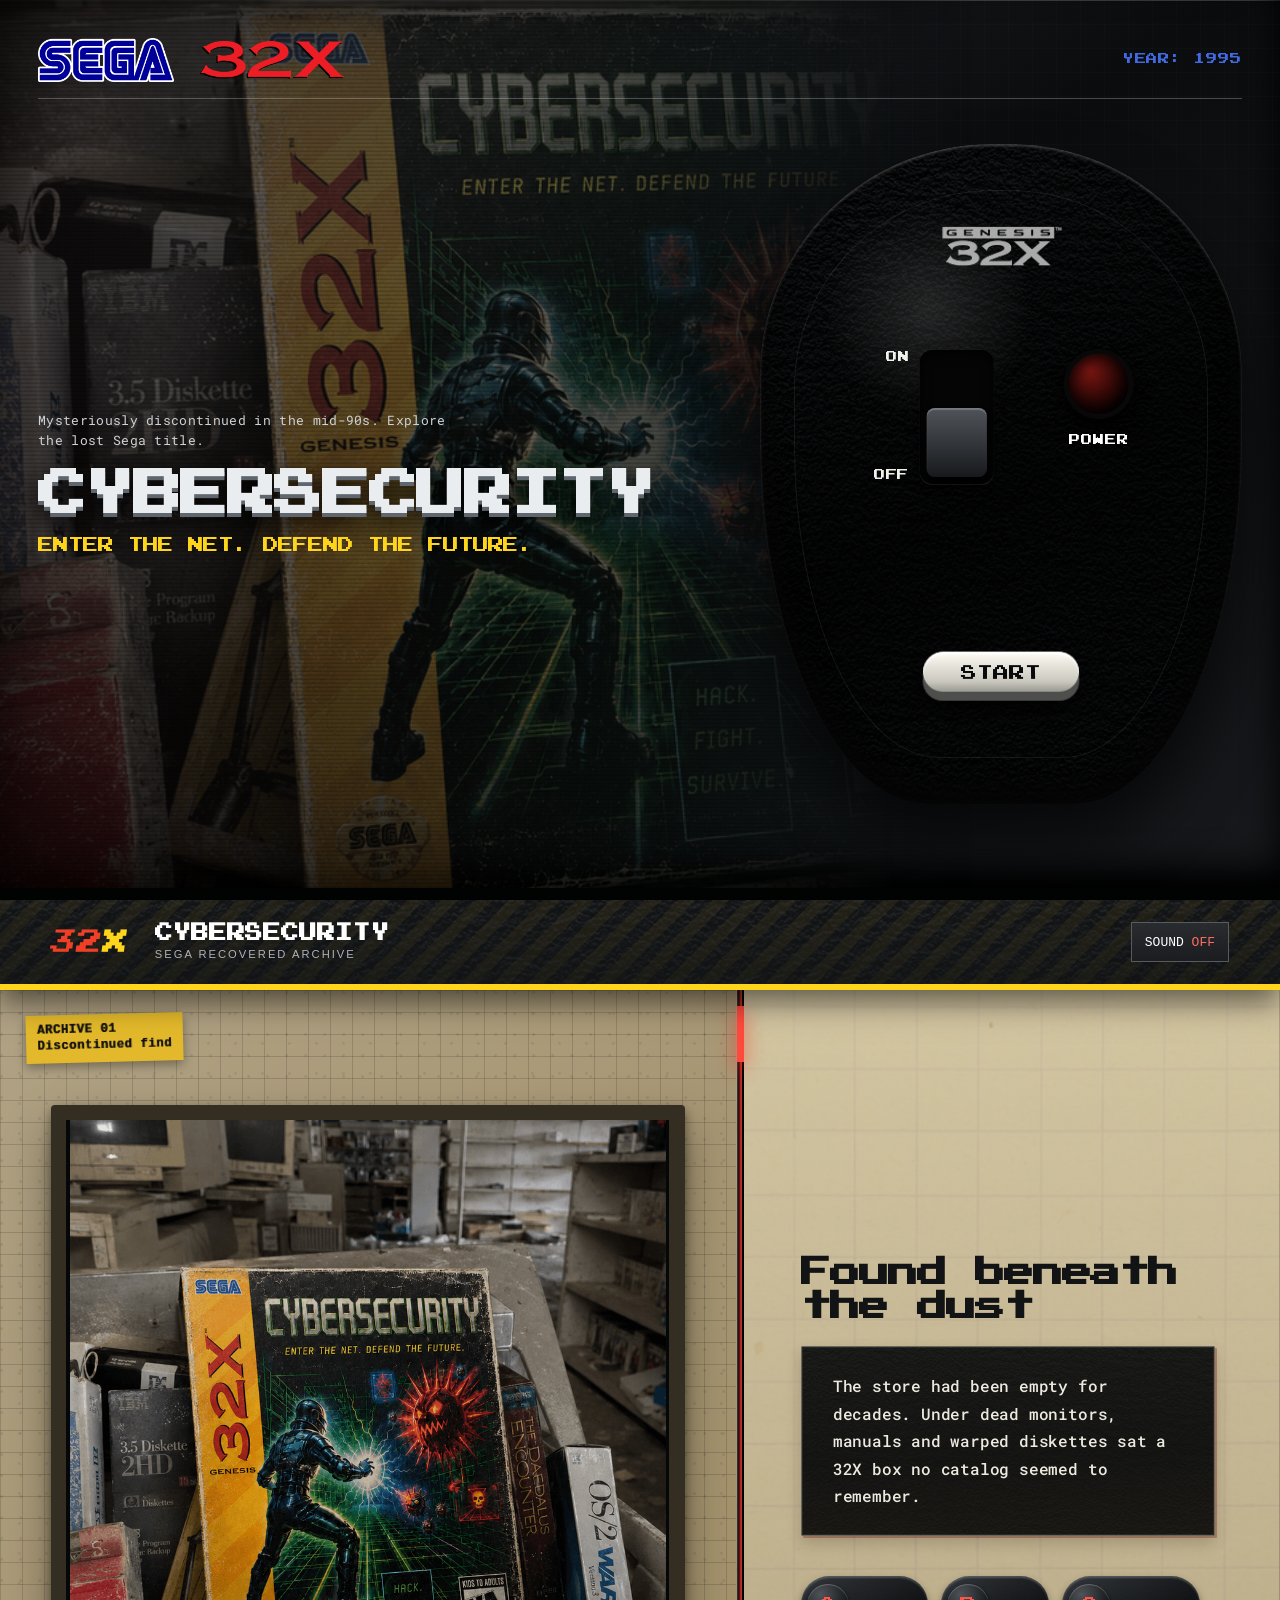
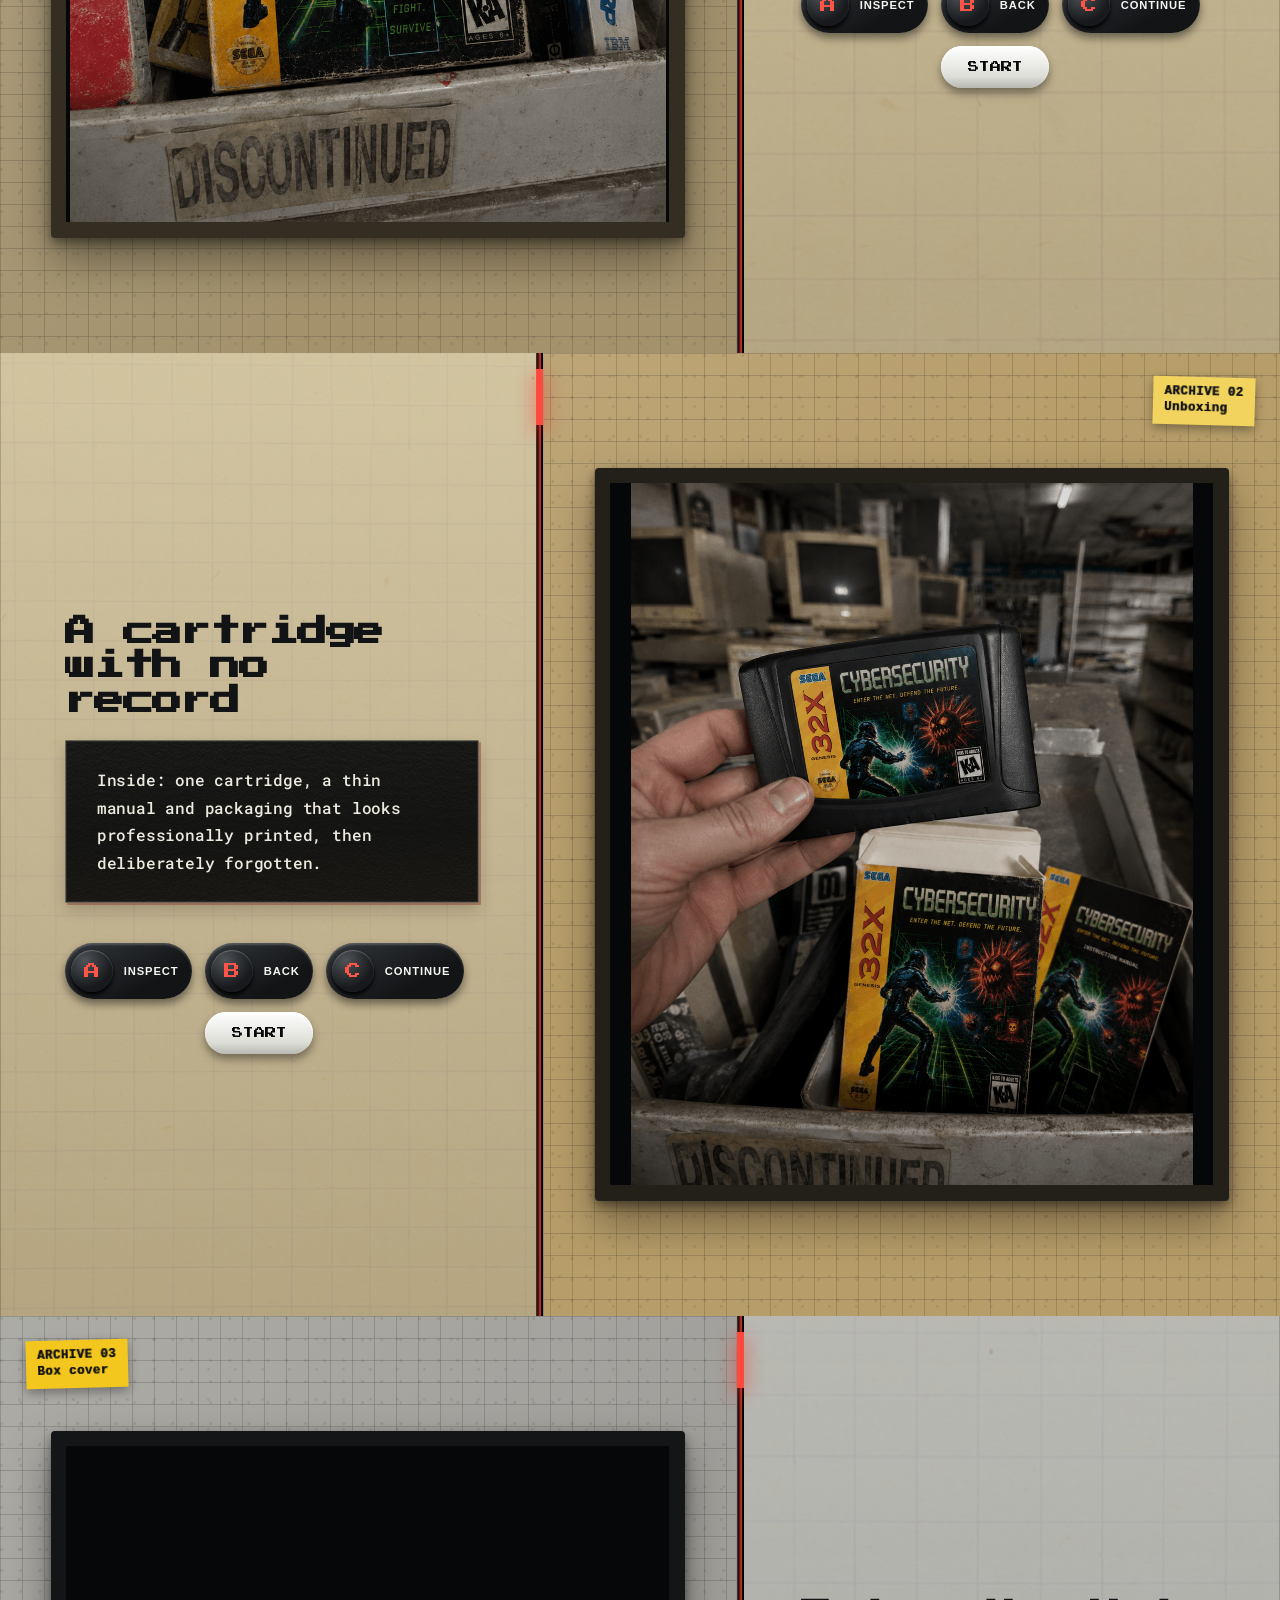
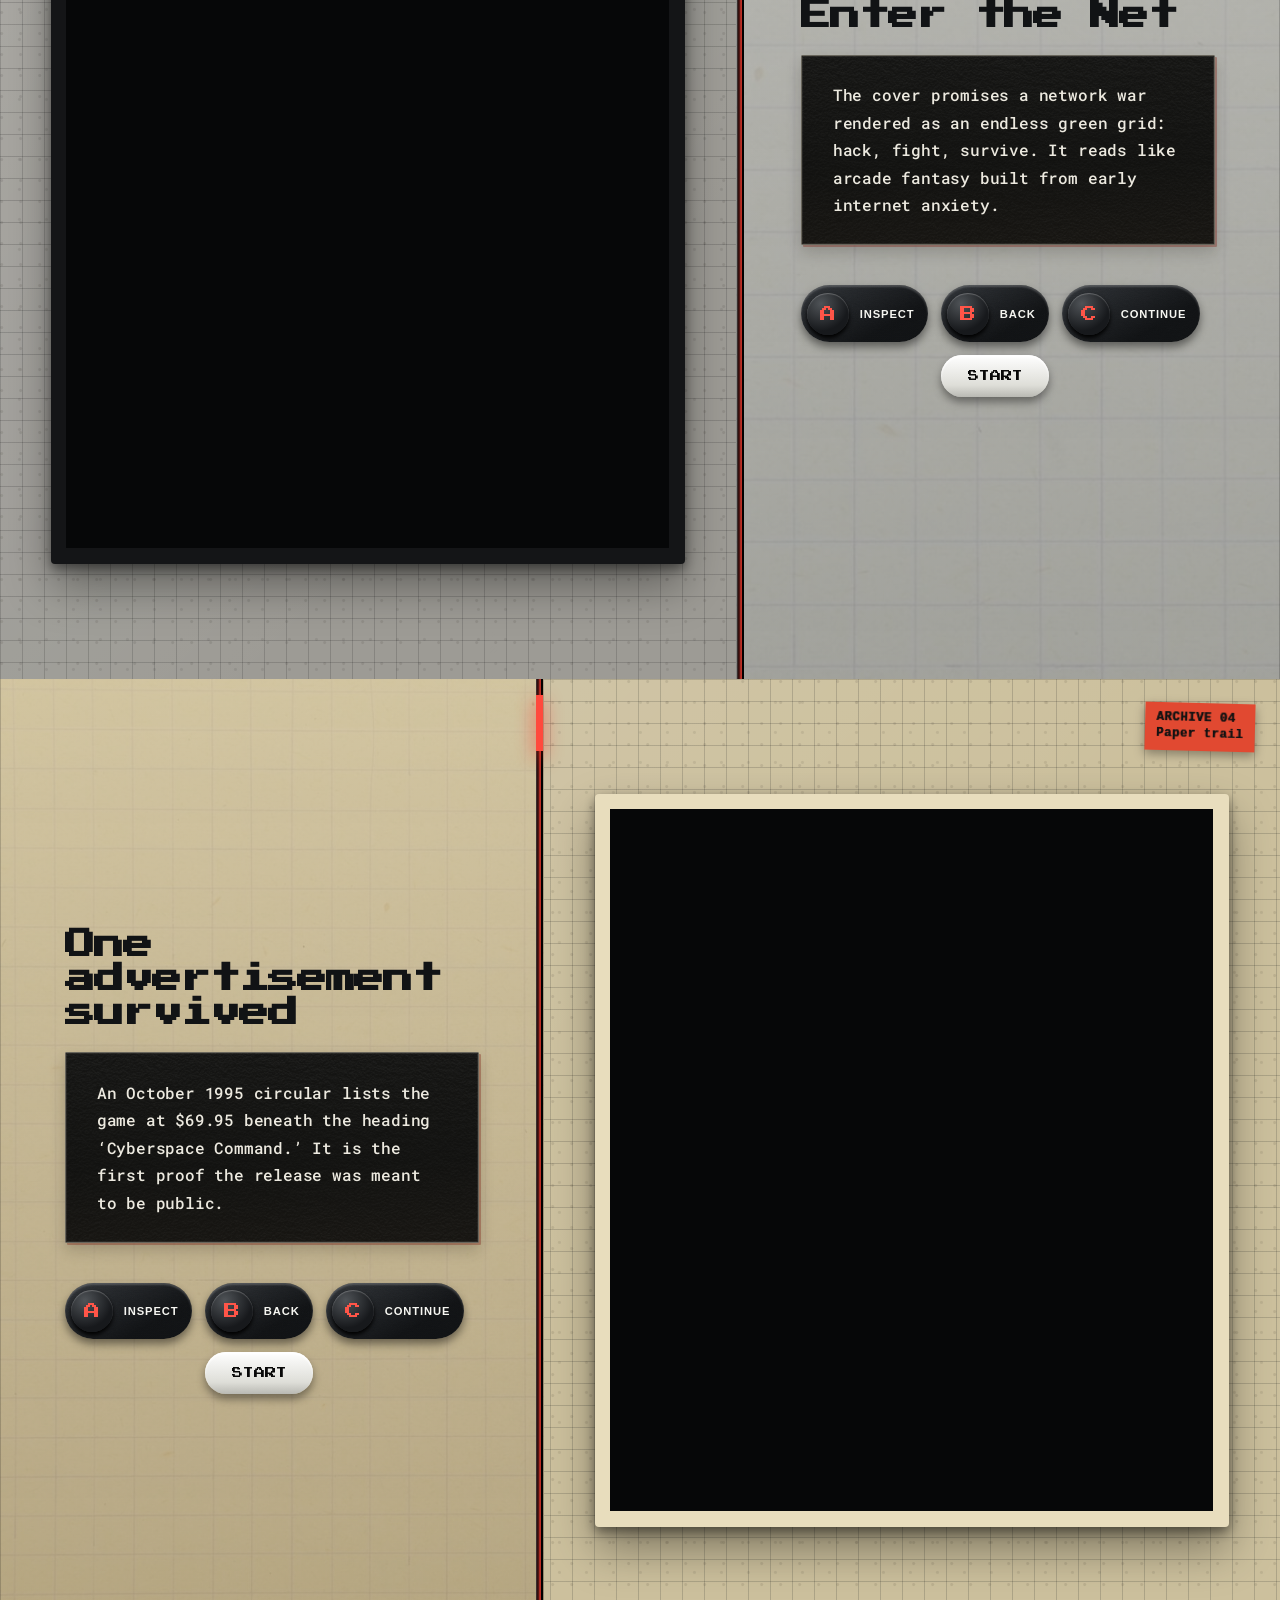
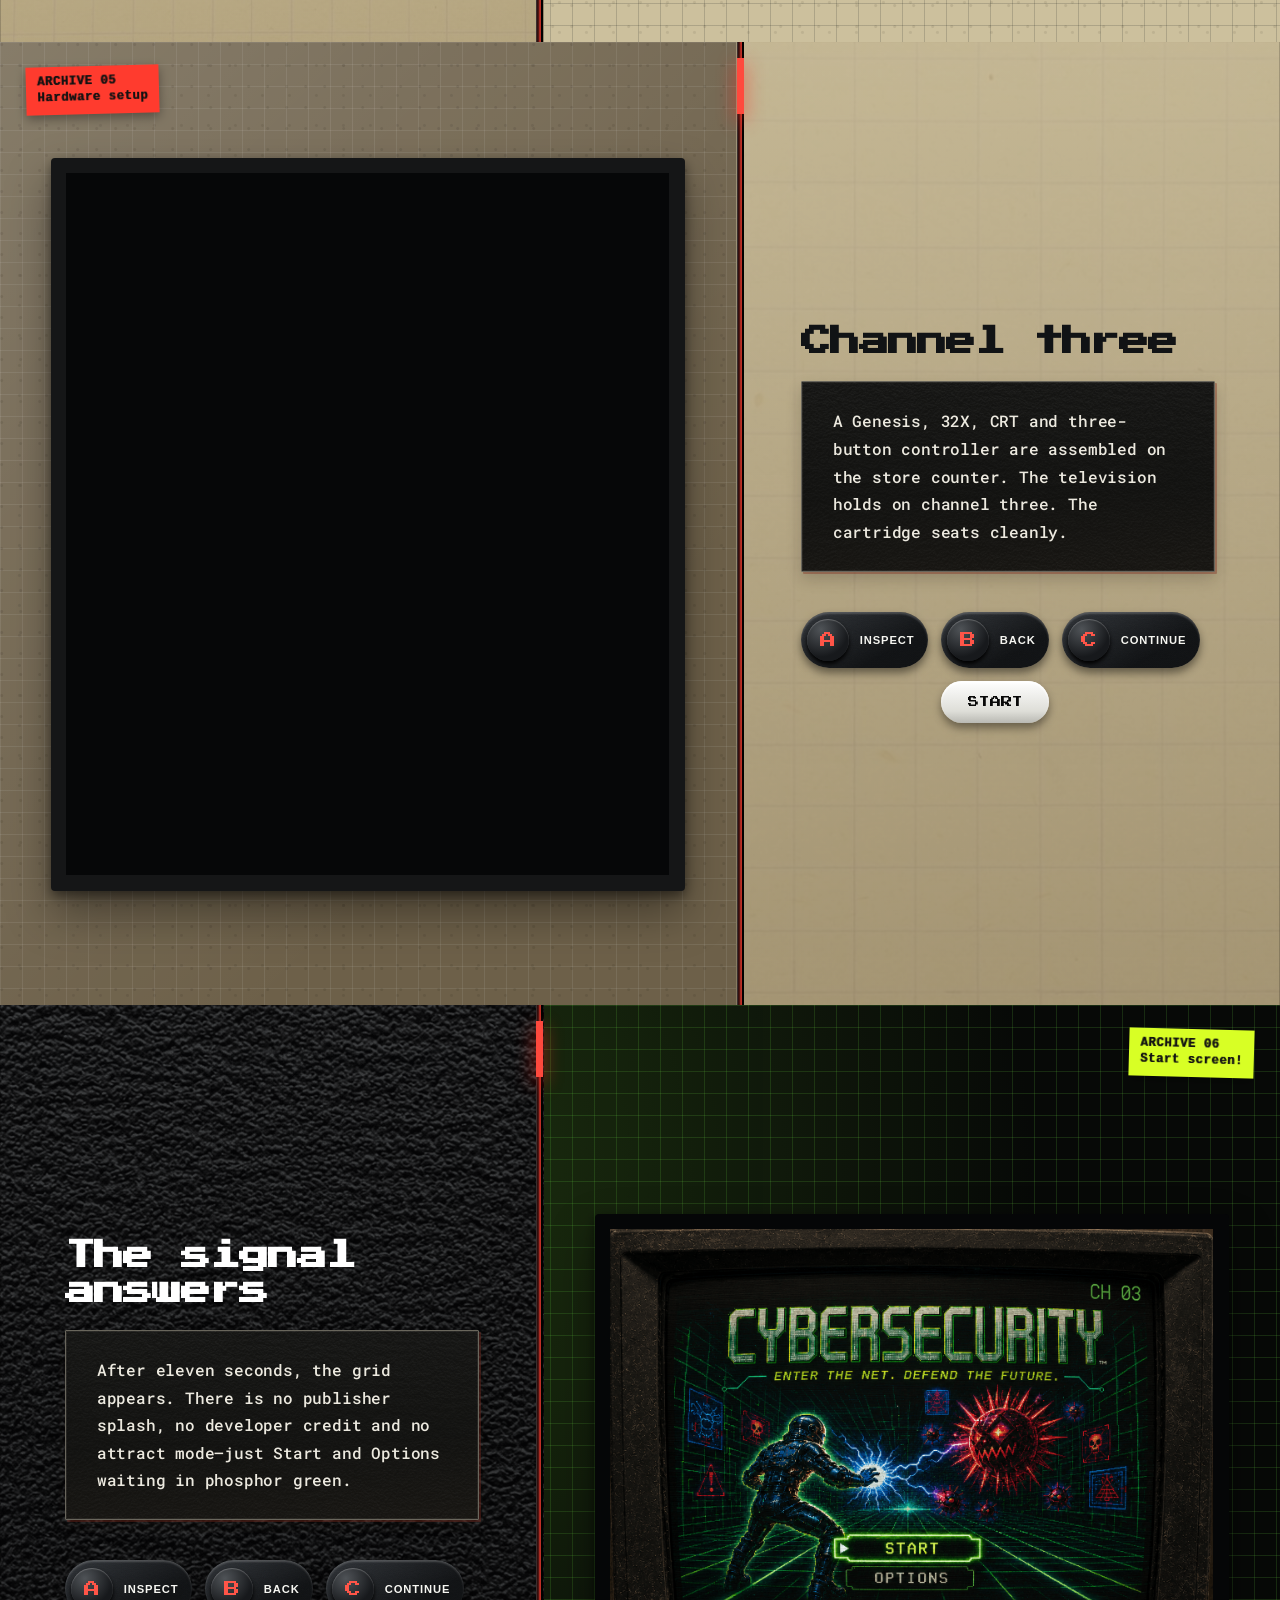
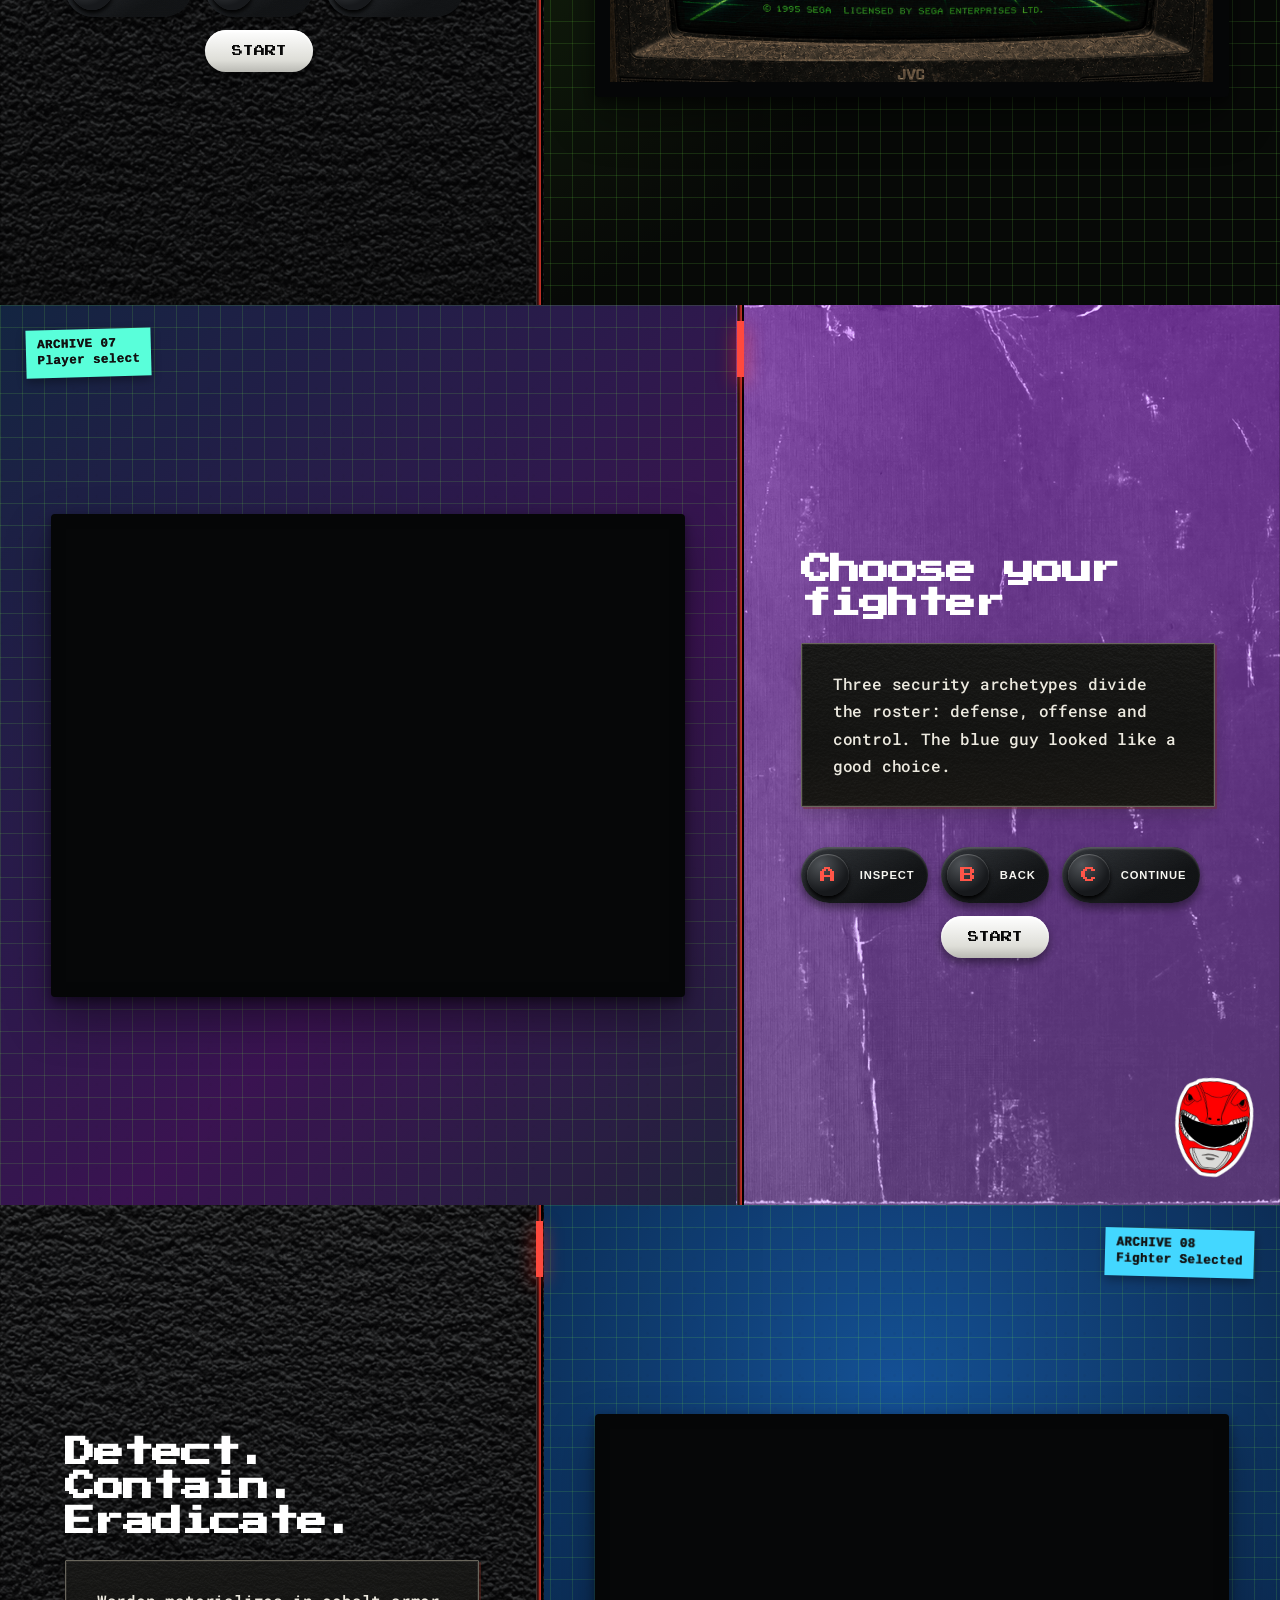
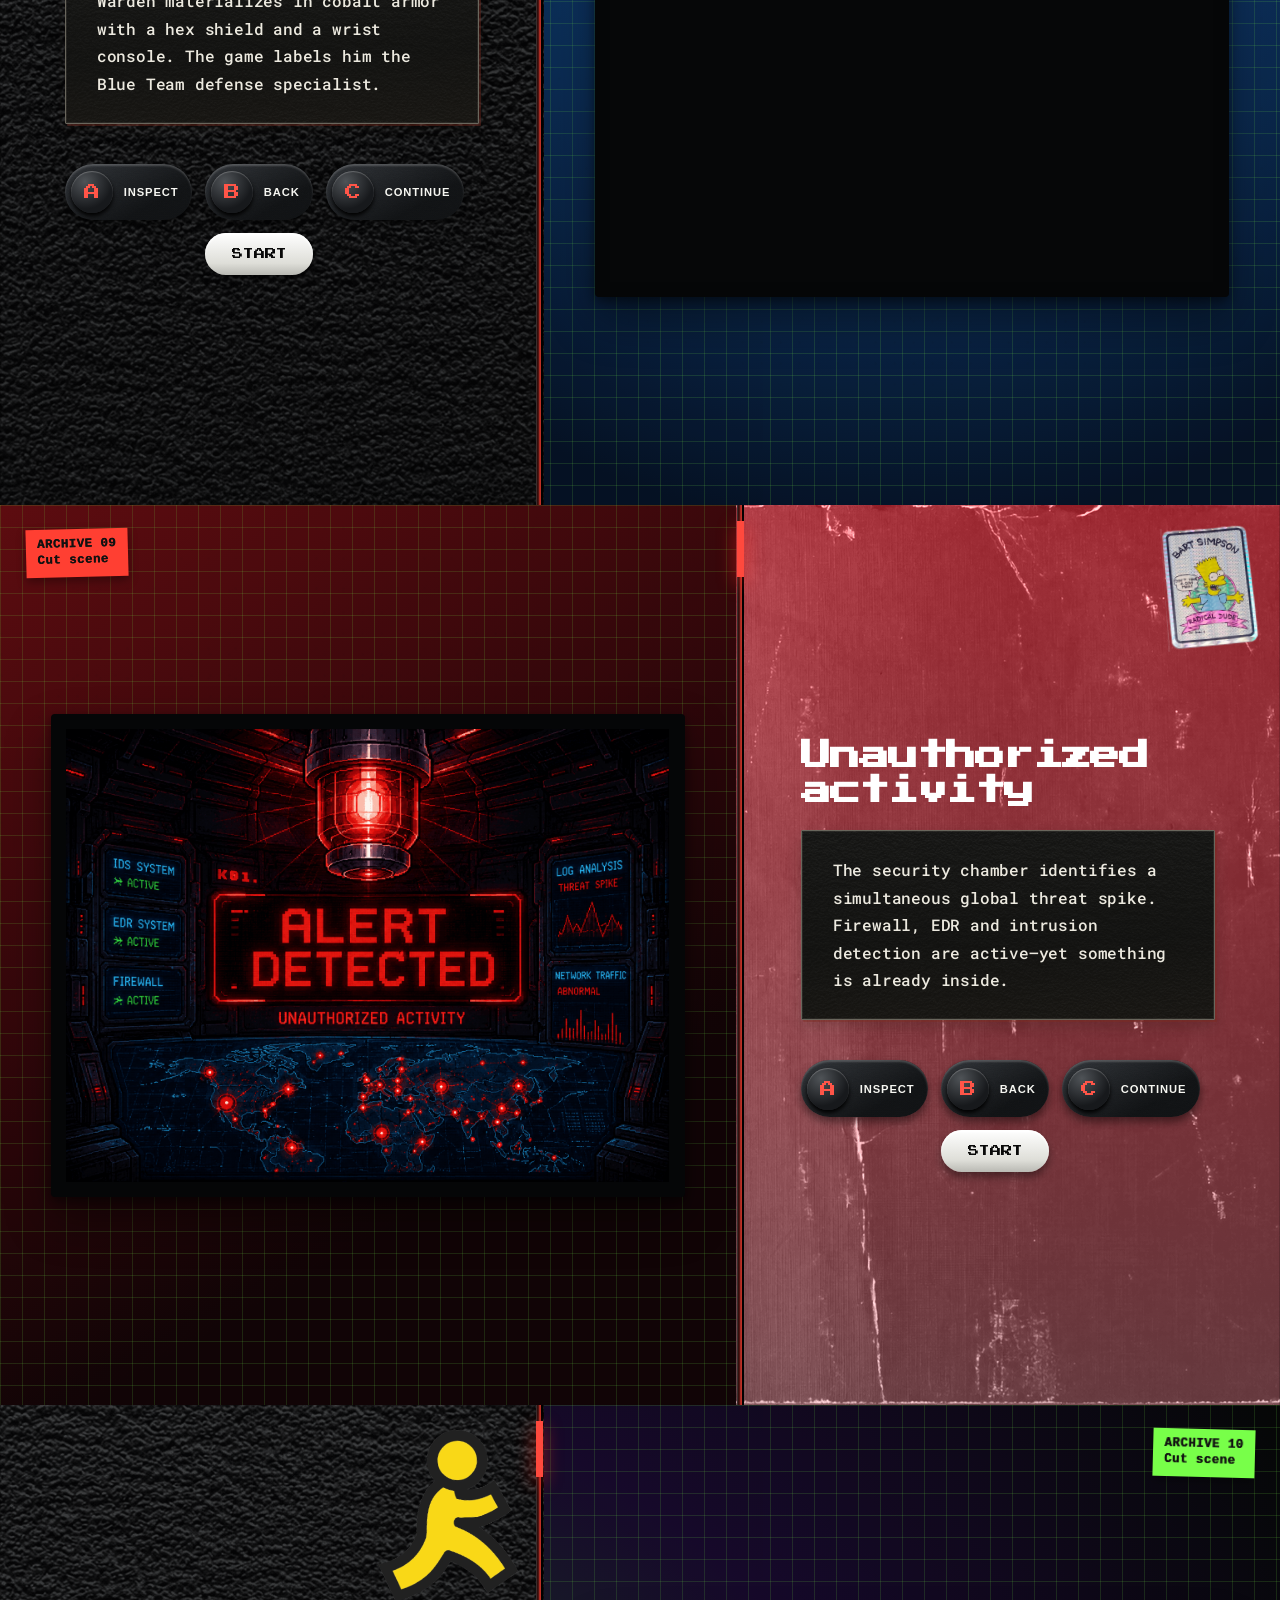
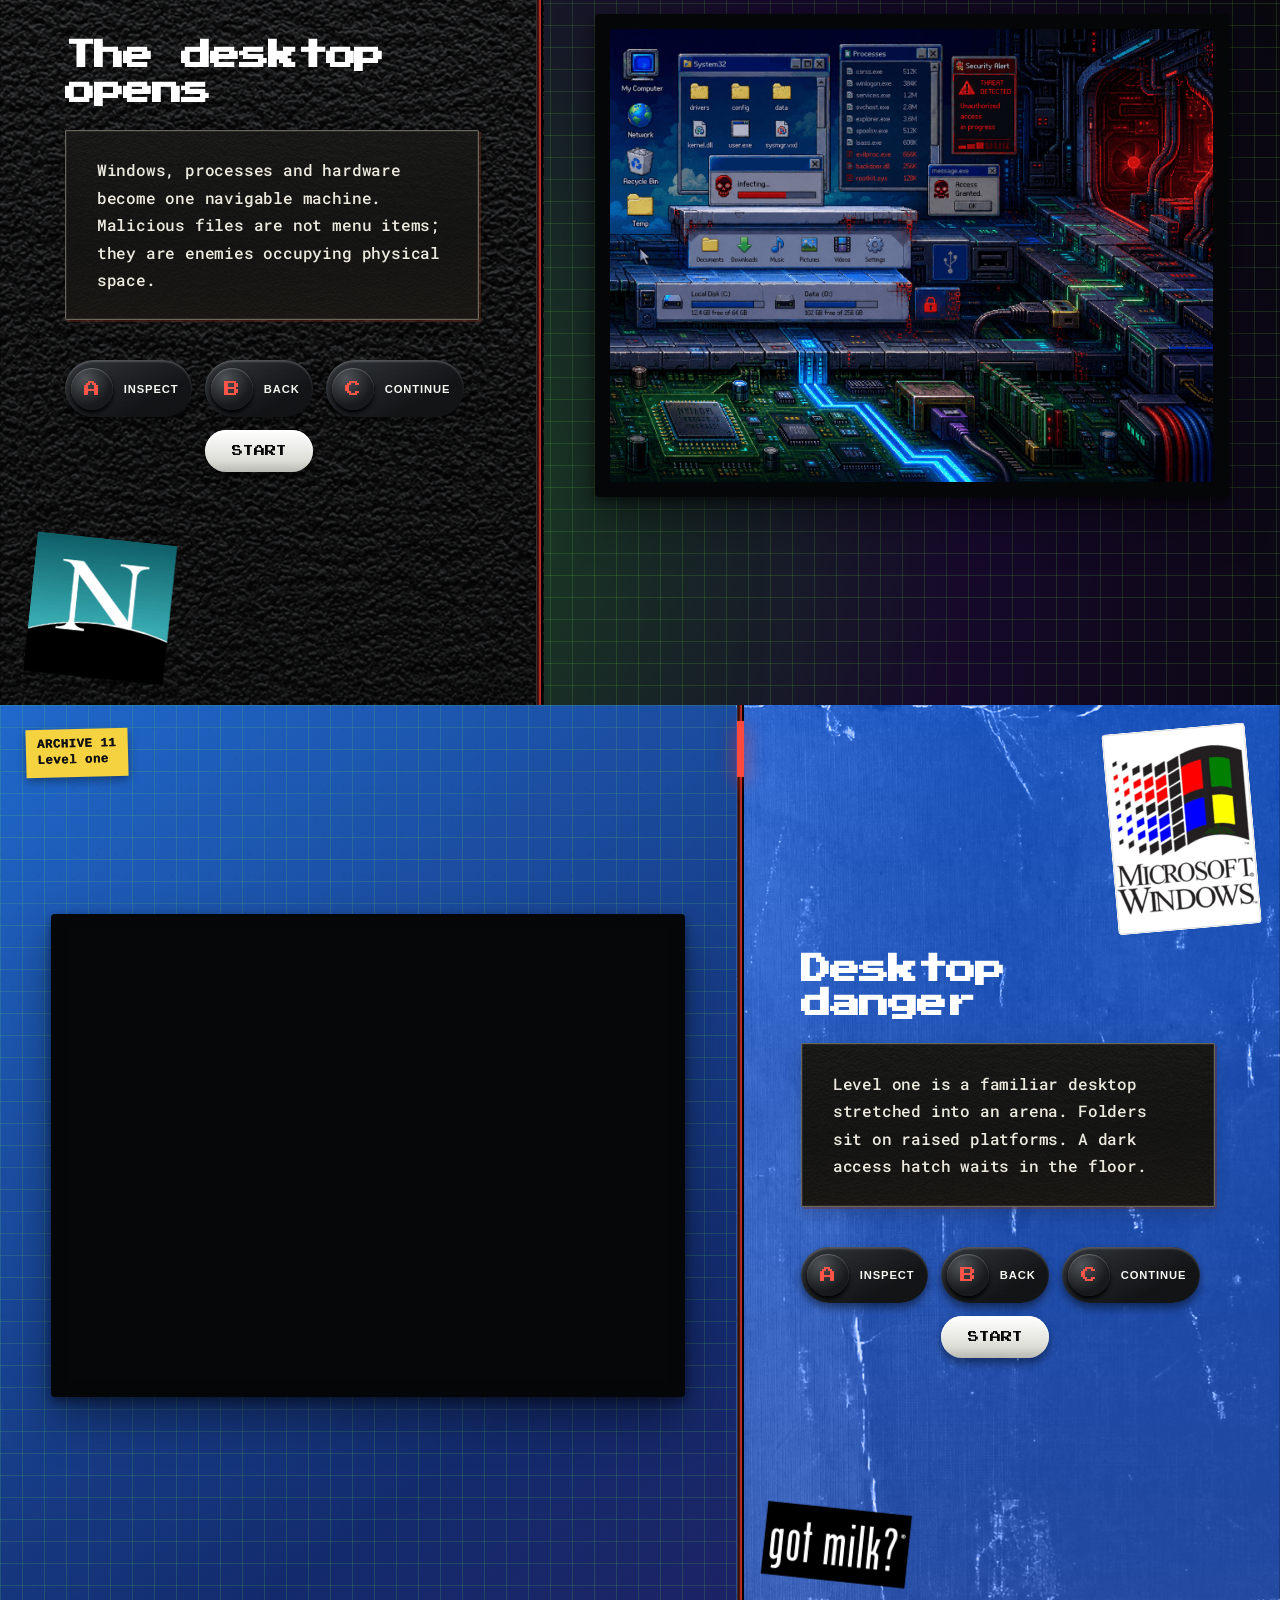
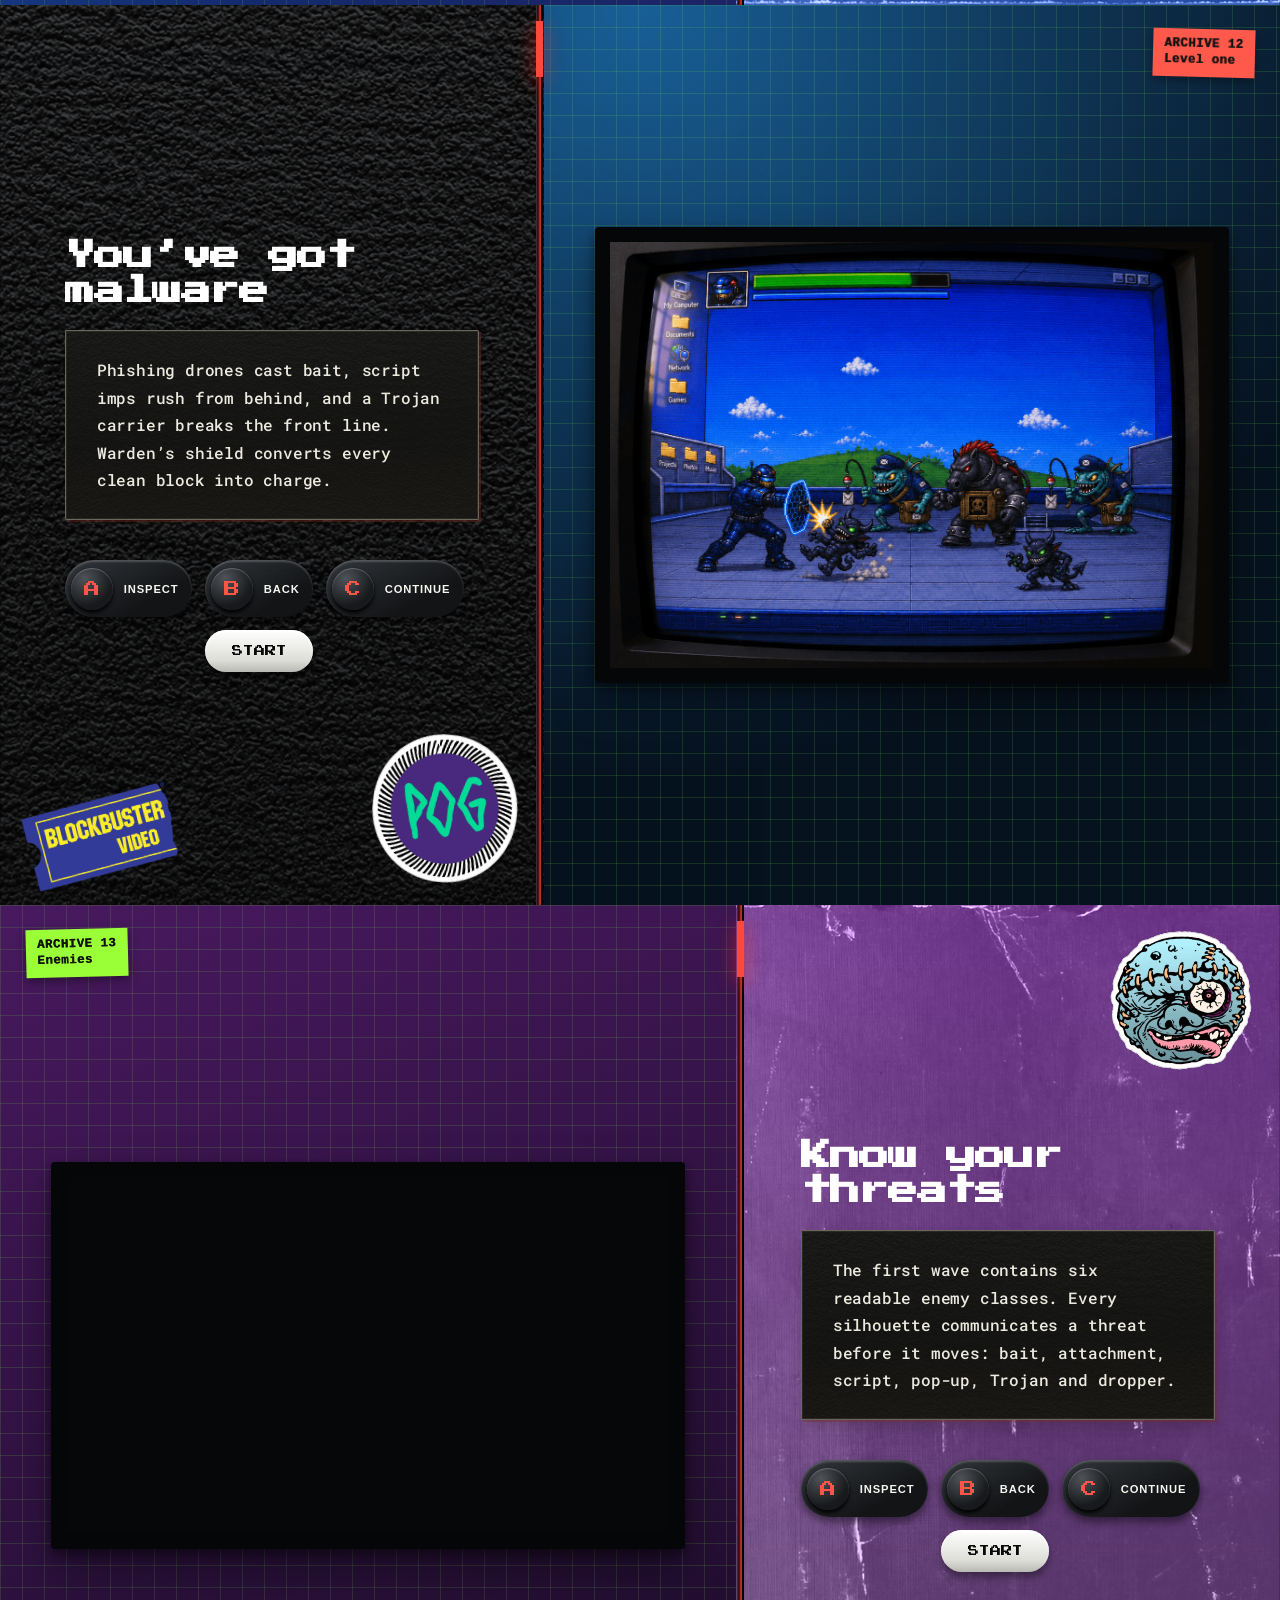
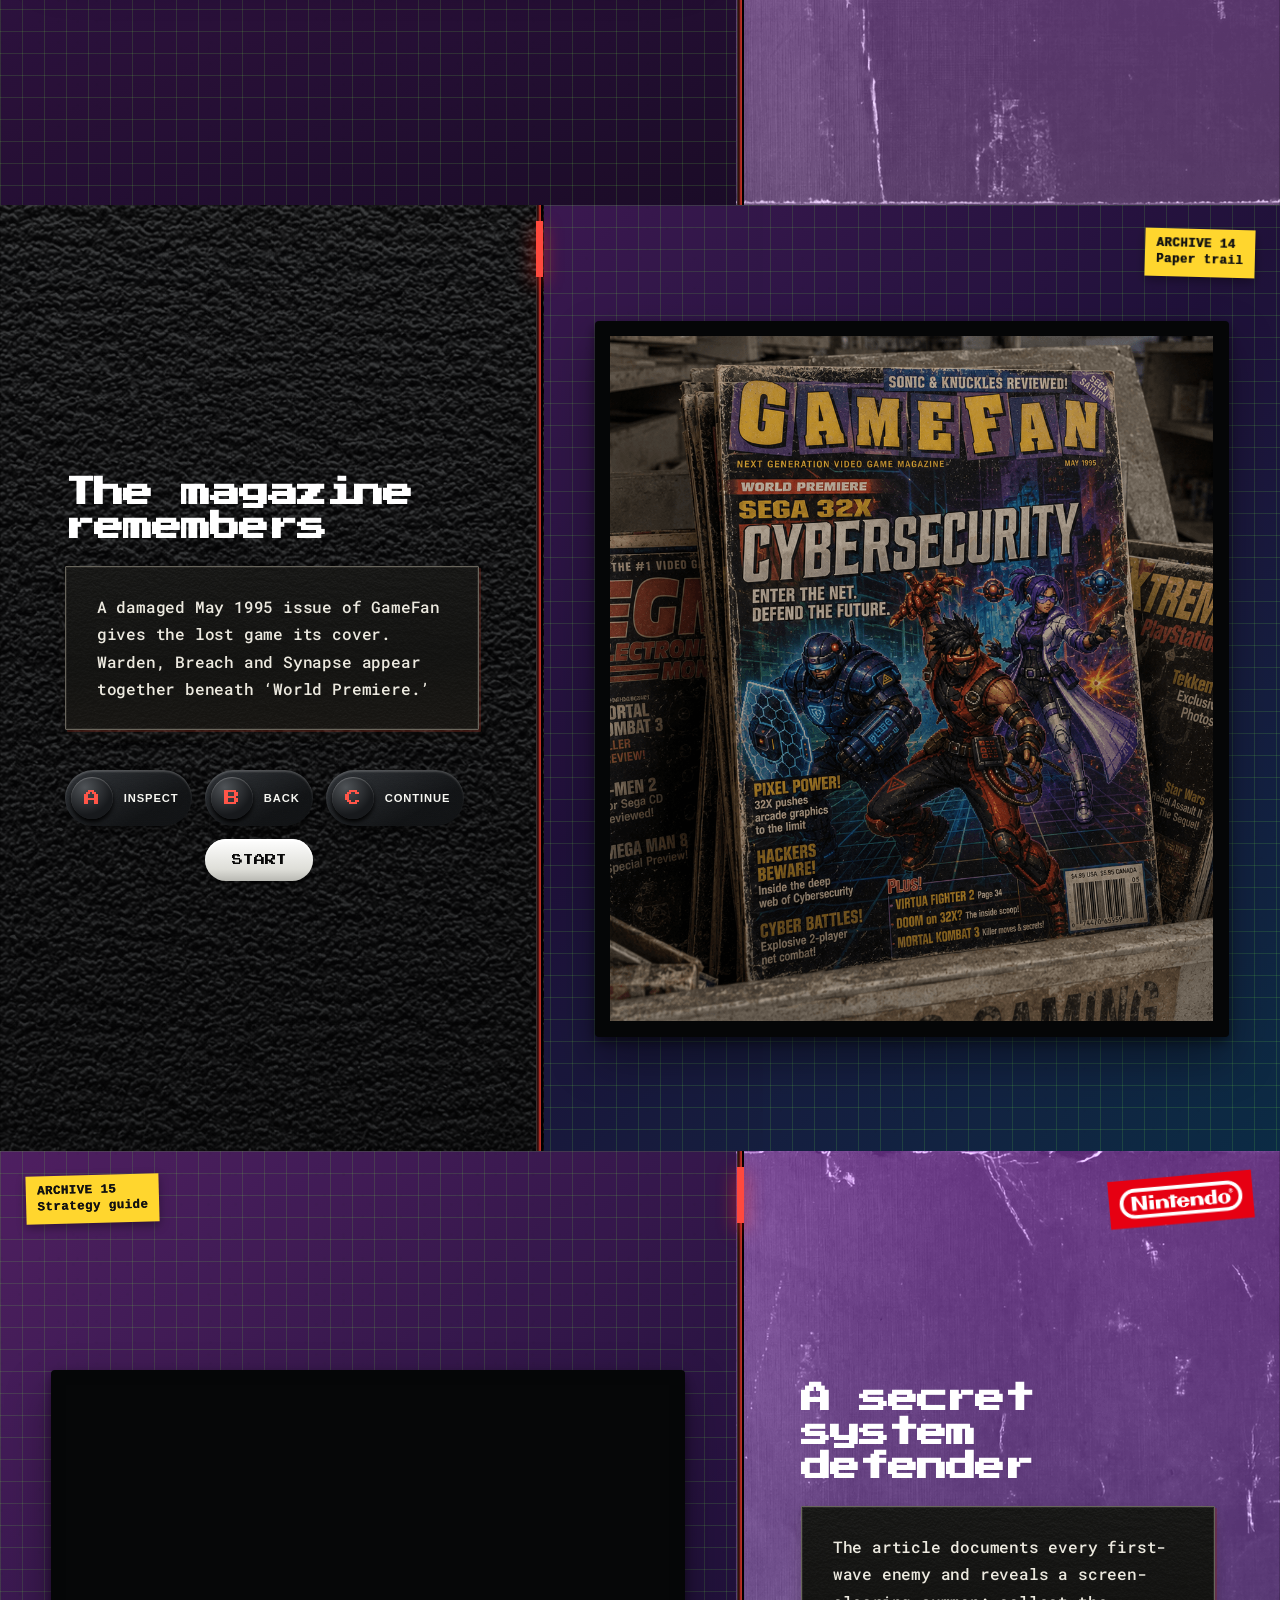
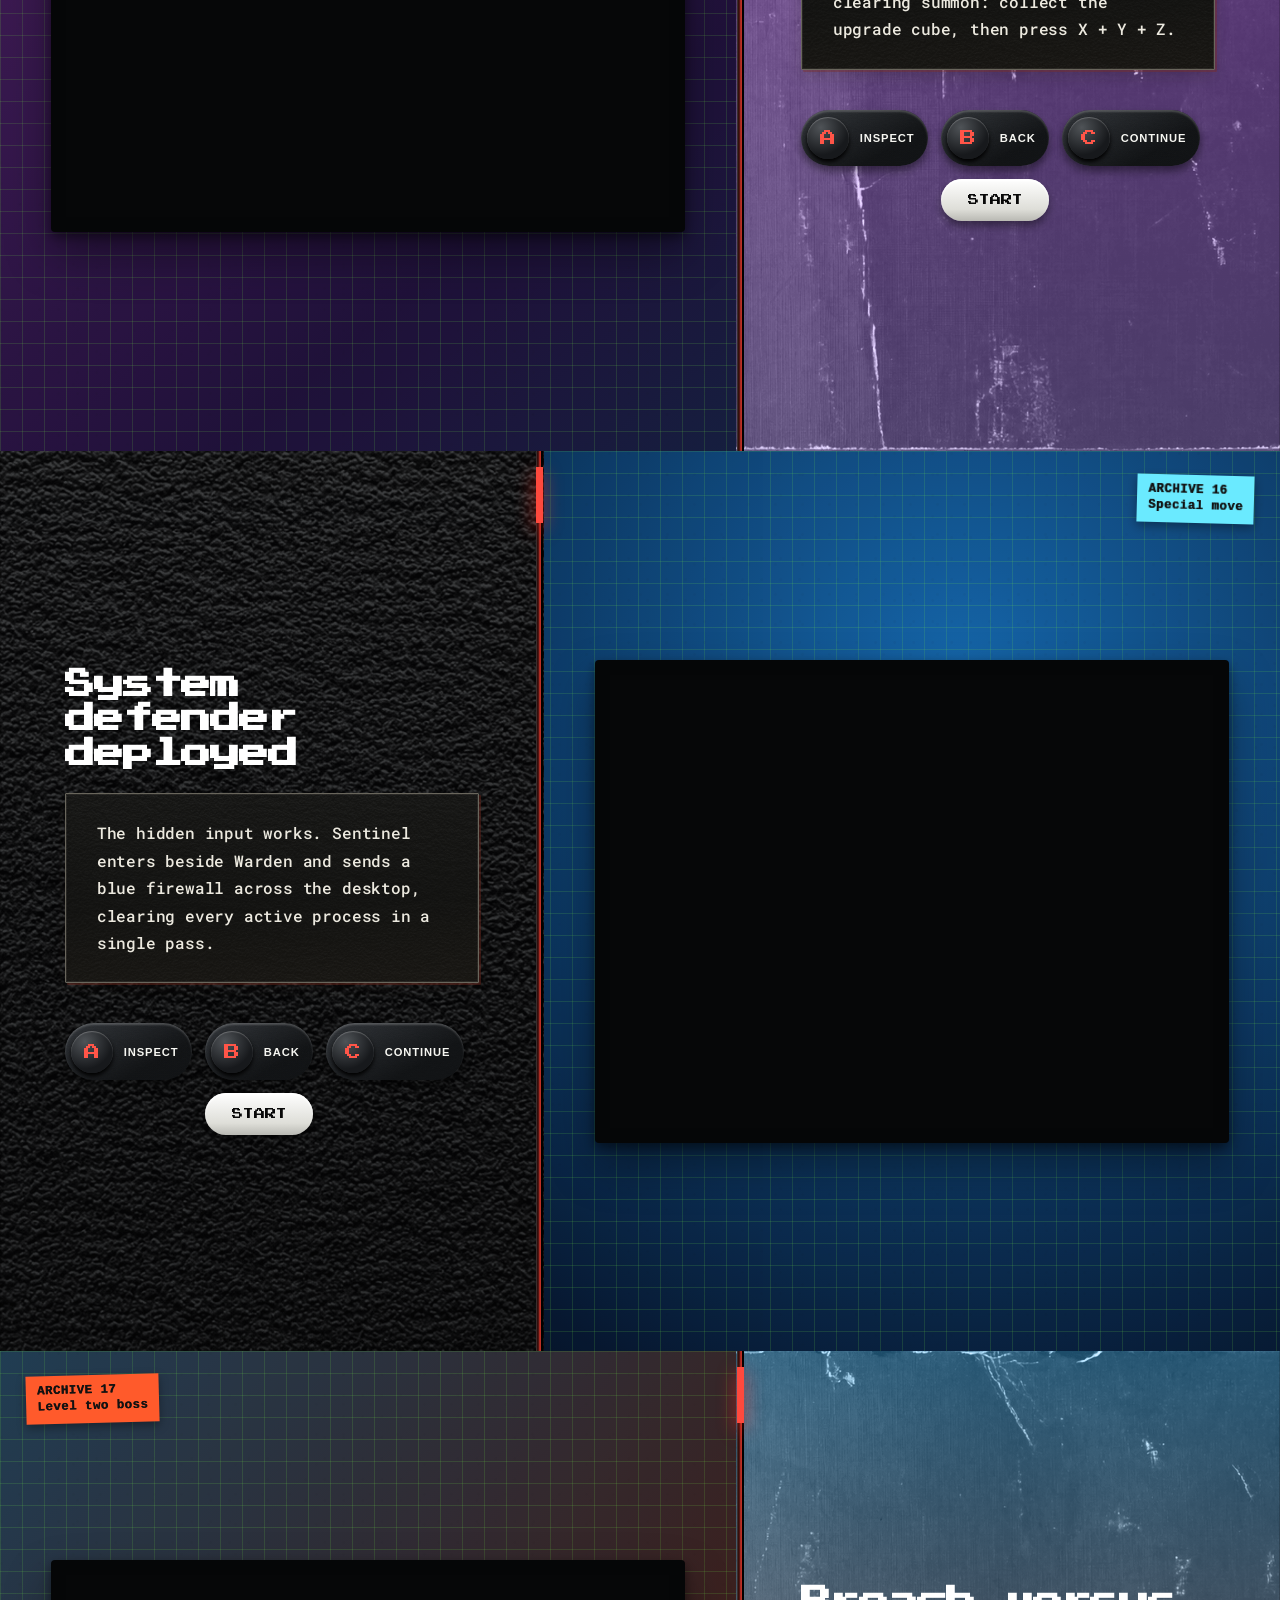
==== commit 6d0588e0: "Wrong files" ====
--- a/index.html
+++ b/index.html
@@ -1,478 +1,105 @@
 <!doctype html>
 <html lang="en">
-  <head>
-    <meta charset="UTF-8" />
-    <meta name="viewport" content="width=device-width, initial-scale=1" />
-    <meta name="theme-color" content="#131921" />
-    <meta
-      name="description"
-      content="DOM makes websites, digital artwork, ecommerce assets, branding, and product visualizations with clear packages and visible pricing."
-    />
-    <title>DOM — Digital Object Maker</title>
-    <link
-      rel="icon"
-      type="image/svg+xml"
-      href="data:image/svg+xml,%3Csvg xmlns='http://www.w3.org/2000/svg' viewBox='0 0 64 64'%3E%3Crect width='64' height='64' rx='8' fill='%23131921'/%3E%3Cpath d='M13 14h18c12 0 20 7 20 18S43 50 31 50H13V14Zm12 10v16h6c5 0 8-3 8-8s-3-8-8-8h-6Z' fill='%23ffb703'/%3E%3C/svg%3E"
-    />
-    <link rel="preload" href="assets/manrope-latin.woff2" as="font" type="font/woff2" crossorigin />
-    <link rel="preload" href="assets/byte-vermin-online.jpg" as="image" />
-    <link rel="stylesheet" href="styles.css" />
-    <script src="script.js" defer></script>
-  </head>
-  <body>
-    <a class="skip-link" href="#main">Skip to content</a>
-    <header class="site-header" data-header>
-      <div class="shell nav-row">
-        <a class="brand" href="#top" aria-label="DOM, Digital Object Maker, home">
-          <img class="brand-logo" src="assets/dom-logo.png" alt="DOM" width="360" height="216" />
-          <span class="brand-expansion">Digital Object Maker</span>
-        </a>
-        <button class="menu-toggle" type="button" aria-expanded="false" aria-controls="primary-nav">
-          <span class="menu-toggle-line"></span>
-          <span class="menu-toggle-line"></span>
-          <span class="visually-hidden">Open navigation</span>
+<head>
+  <meta charset="utf-8">
+  <meta name="viewport" content="width=device-width, initial-scale=1">
+  <meta name="theme-color" content="#090a0c">
+  <meta name="description" content="A fictional recovered archive for CYBERSECURITY, a lost Sega 32X game.">
+  <title>CYBERSECURITY — The Lost 32X Archive</title>
+  <link rel="stylesheet" href="styles.css?v=20260929-24">
+  <script src="app.js?v=20260929-24" defer></script>
+</head>
+<body class="preboot">
+  <a class="skip-link" href="#archive">Skip power sequence</a>
+  <canvas id="signal-canvas" aria-hidden="true"></canvas>
+
+  <section class="power-deck" id="power-deck" aria-labelledby="power-title">
+    <div class="deck-grid" aria-hidden="true"></div>
+    <div class="deck-topline">
+      <div class="deck-logos" aria-label="SEGA 32X">
+        <img src="assets/logos/sega-logo.png" alt="SEGA">
+        <img src="assets/logos/32x-logo.png" alt="32X">
+      </div>
+      <div class="deck-meta">
+        <span class="archive-year">YEAR: 1995</span>
+      </div>
+    </div>
+    <div class="power-copy">
+      <p class="boot-note">Mysteriously discontinued in the mid-90s. Explore the lost Sega title.</p>
+      <h1 id="power-title">CYBERSECURITY</h1>
+      <p class="tagline">ENTER THE NET. DEFEND THE FUTURE.</p>
+    </div>
+
+    <div class="console-controls" aria-label="Power controls">
+      <img class="console-screenprint" src="assets/logos/sega32x-white-logo.png" alt="" aria-hidden="true">
+      <div class="power-cluster">
+        <button class="power-switch" id="power-switch" type="button" aria-pressed="false" aria-label="Power switch">
+          <span class="switch-legend" aria-hidden="true"><span>ON</span><span>OFF</span></span>
+          <span class="switch-track"><span class="switch-knob"></span></span>
         </button>
-        <nav class="primary-nav" id="primary-nav" aria-label="Primary navigation">
-          <a href="#services">Services</a>
-          <a href="#work">Work</a>
-          <a href="#process">How It Works</a>
-          <a href="#about">About</a>
-        </nav>
-        <a class="button button-purchase nav-cta" href="#start">Start a Project</a>
+        <div class="power-lamp" id="power-lamp" aria-hidden="true">
+          <span class="lamp-lens"></span>
+          <span class="lamp-label">POWER</span>
+        </div>
       </div>
-      <div class="service-search-wrap">
-        <form class="shell service-search" role="search" data-service-search>
-          <label for="service-search-input">What do you need made?</label>
-          <div class="search-control">
-            <svg aria-hidden="true" viewBox="0 0 24 24" width="20" height="20"><path d="m21 21-4.35-4.35m2.35-5.15A7.5 7.5 0 1 1 4 11.5a7.5 7.5 0 0 1 15 0Z" fill="none" stroke="currentColor" stroke-width="2" stroke-linecap="round"/></svg>
-            <input id="service-search-input" type="search" placeholder="Search websites, listing images, logos, product concepts…" autocomplete="off" />
-            <button type="submit">Find</button>
-          </div>
-          <p class="search-status" aria-live="polite" data-search-status></p>
-        </form>
+      <button class="start-key" id="boot-start" type="button">
+        <span>START</span>
+      </button>
+    </div>
+  </section>
+
+  <header class="archive-header" id="archive" tabindex="-1">
+    <a class="header-home" href="#power-deck" aria-label="Return to home">
+      <div class="header-mark" aria-hidden="true"><span>32</span>X</div>
+      <div class="header-title">
+        <strong>CYBERSECURITY</strong>
+        <span>SEGA RECOVERED ARCHIVE</span>
       </div>
-    </header>
+    </a>
+    <button class="sound-toggle" id="sound-toggle" type="button" aria-pressed="false" aria-label="Turn sound on">
+      <span class="sound-label" aria-hidden="true">SOUND <span class="sound-state">OFF</span></span>
+      <svg class="sound-icon" viewBox="0 0 24 24" aria-hidden="true">
+        <path class="speaker-shape" d="M4 9v6h4l5 4V5L8 9H4Z"/>
+        <path class="sound-waves" d="M16 8.5c1.4 1.5 1.4 5.5 0 7M19 6c3.2 3.2 3.2 8.8 0 12"/>
+        <path class="mute-mark" d="m16.5 9 5 6m0-6-5 6"/>
+      </svg>
+    </button>
+  </header>
 
-    <main id="main">
-      <section class="hero" id="top" aria-labelledby="hero-title">
-        <div class="shell hero-grid">
-          <div class="hero-copy">
-            <h1 id="hero-title"><span>Need something digital?</span>DOM makes it.</h1>
-            <p>
-              Professional digital design services without the complexity of a traditional agency process. Websites, digital artwork, ecommerce assets, branding, and product visualizations—made by one experienced multidisciplinary designer.
-            </p>
-            <div class="hero-actions">
-              <a class="button button-purchase" href="#services">Shop Services</a>
-              <a class="button button-outline" href="#work">View Work</a>
-            </div>
-            <ul class="hero-assurances" aria-label="Service assurances">
-              <li>Clear package pricing</li>
-              <li>Defined deliverables</li>
-              <li>Production-ready results</li>
-            </ul>
-          </div>
+  <main id="story" class="story" aria-label="Recovered game archive"></main>
 
-          <div class="hero-media" aria-label="Selected DOM project work">
-            <figure class="media-main">
-              <img src="assets/system-strike.webp" alt="System Strike visual system for a cybersecurity game concept" width="1938" height="812" />
-              <figcaption><span>System Strike</span><span>Game concept · Visual system</span></figcaption>
-            </figure>
-            <figure class="media-small media-output-one">
-              <img src="assets/mj-stereo.webp" alt="M and J Stereo Receiver interactive browser interface" width="1384" height="1058" />
-              <figcaption><span>Interactive</span><span>Web experience</span></figcaption>
-            </figure>
-            <figure class="media-small media-output-two">
-              <img src="assets/shooter-mcnappin.png" alt="Shooter McNappin 3D character concept" width="1100" height="1100" />
-              <figcaption><span>Logo</span><span>Concept art</span></figcaption>
-            </figure>
-          </div>
-        </div>
-        <div class="shell hero-trust" aria-label="DOM credentials">
-          <span>Digital Media Degree</span>
-          <span>IT Certified</span>
-          <span>Hundreds of Finished Projects</span>
-          <span>Web + Design + Multimedia</span>
-        </div>
-      </section>
+  <section class="recovered-video" id="recovered-video" aria-labelledby="video-title">
+    <div class="video-copy">
+      <h2 id="video-title">GAMEPLAY</h2>
+      <p>The last readable frames on the cartridge. The tape counter stops after six seconds.</p>
+      <div class="tape-meta"><span>SP</span><span>CH 03</span><span>TRACKING</span></div>
+    </div>
+    <div class="video-shell">
+      <video controls playsinline preload="metadata" poster="assets/images/12_first_play.png">
+        <source src="assets/video/recovered-footage.mp4" type="video/mp4">
+        Your browser does not support embedded video.
+      </video>
+    </div>
+  </section>
 
-      <section class="section service-store" id="services" aria-labelledby="services-title">
-        <div class="shell section-heading service-store-heading">
-          <div>
-            <h2 id="services-title">Shop digital services</h2>
-            <p>Choose the deliverable and scope that fit the job. Every package shows the price before you start.</p>
-          </div>
-          <a class="text-link" href="#start">Not sure what fits? Send the idea.</a>
-        </div>
+  <footer class="archive-footer">
+    <div>
+      <strong>ARCHIVE COMPLETE</strong>
+      <p>© DJC Designs. All rights reserved.</p>
+    </div>
+    <button class="replay-button" id="replay-button" type="button">REPLAY ARCHIVE</button>
+  </footer>
 
-        <div class="shell service-list" data-service-list>
-          <article class="service-product" data-service="Website Visual Upgrade" data-keywords="website web page visual upgrade redesign responsive banner typography spacing buttons cards animation">
-            <div class="product-media compare-slider website-compare" data-compare-slider style="--compare-position: 50%;" aria-label="Olcott Lobster Company website before and after visual upgrade">
-              <div class="compare-canvas">
-                <img class="compare-image compare-after" src="assets/docklight-custom-hero.jpg" alt="Updated Lobster House website banner with bold typography and conversion actions" width="1800" height="1027" loading="lazy" decoding="async" />
-                <div class="compare-before">
-                  <img class="compare-image" src="assets/lobster-original-page.jpg" alt="Original Olcott Lobster Company website page" width="1800" height="1211" loading="lazy" decoding="async" />
-                </div>
-                <span class="compare-divider" aria-hidden="true"><i></i></span>
-                <span class="compare-label compare-label-before">Original page</span>
-                <span class="compare-label compare-label-after">DOM upgrade</span>
-                <label class="visually-hidden" for="lobster-compare">Drag to compare the original lobster website and DOM upgrade</label>
-                <input id="lobster-compare" class="compare-range" type="range" min="0" max="100" value="50" data-compare-range />
-              </div>
-              <div class="product-media-meta"><span>Website visual upgrade</span><strong>Starts at $49</strong></div>
-            </div>
-            <div class="product-body">
-              <header>
-                <h3>Website Visual Upgrade</h3>
-                <p>Improve and modernize an existing website without paying for a complete rebuild.</p>
-              </header>
-              <fieldset class="package-picker" data-package-picker>
-                <legend>Choose a package</legend>
-                <label class="package-option">
-                  <input type="radio" name="website-package" value="Level 1 — Quick Fix|49" data-panel="website-quick" />
-                  <span><b>Level 1</b><small>Quick Fix</small></span><strong>$49</strong>
-                </label>
-                <label class="package-option is-featured">
-                  <input type="radio" name="website-package" value="Level 2 — Visual Upgrade|99" data-panel="website-upgrade" checked />
-                  <span><b>Level 2</b><small>Visual Upgrade · Most Popular</small></span><strong>$99</strong>
-                </label>
-                <label class="package-option">
-                  <input type="radio" name="website-package" value="Level 3 — Page Polish|179" data-panel="website-polish" />
-                  <span><b>Level 3</b><small>Page Polish</small></span><strong>$179</strong>
-                </label>
-              </fieldset>
-              <div class="package-panels">
-                <div class="package-panel" id="website-quick" hidden>
-                  <h4>Level 1 — Quick Fix</h4>
-                  <ul><li>One existing page</li><li>1–2 focused visual improvements</li><li>Desktop + mobile check</li><li>No structural rebuild</li></ul>
-                </div>
-                <div class="package-panel" id="website-upgrade">
-                  <h4>Level 2 — Visual Upgrade <span>Most Popular</span></h4>
-                  <ul><li>One existing page</li><li>Up to 3 substantial visual improvements</li><li>Responsive implementation</li><li>A still image + short animation can count as one selected improvement where appropriate</li><li>Desktop + mobile polish</li></ul>
-                </div>
-                <div class="package-panel" id="website-polish" hidden>
-                  <h4>Level 3 — Page Polish</h4>
-                  <ul><li>One complete page</li><li>Up to approximately 6 visual improvements</li><li>Banner, typography, spacing, layout, buttons, and cards</li><li>Background treatment + responsive cleanup</li><li>Performance sanity check</li></ul>
-                </div>
-              </div>
-              <button class="button button-blue choose-package" type="button" data-service-choice>Choose Package</button>
-            </div>
-          </article>
+  <dialog class="stage-dialog" id="stage-dialog">
+    <div class="stage-shell">
+      <div class="stage-heading">
+        <h2>SELECT CHAPTER</h2>
+        <button id="stage-close" type="button" aria-label="Close chapter select">CLOSE</button>
+      </div>
+      <nav id="stage-list" aria-label="Chapters"></nav>
+      <p class="stage-help">Arrow keys move · A inspects · B returns · C continues · Start opens this screen</p>
+    </div>
+  </dialog>
 
-          <article class="service-product service-product-reverse" data-service="Website Banner / Digital Artwork" data-keywords="custom website banner digital artwork image web imagery concepts mobile crop supporting assets">
-            <div class="product-media product-media-motion">
-              <video poster="assets/magnus-expansion.png" autoplay muted loop playsinline preload="metadata" aria-label="Magnus Oculus exploded optical device visual used as a still image and motion asset">
-                <source src="assets/magnus-expansion.mp4" type="video/mp4" />
-              </video>
-              <div class="motion-asset-label"><span>Magnus Oculus</span><strong>Banner still + motion</strong></div>
-              <div class="product-media-meta"><span>Custom website imagery</span><strong>Starts at $39</strong></div>
-            </div>
-            <div class="product-body">
-              <header>
-                <h3>Custom Website Banner</h3>
-                <p>Professional custom website imagery designed around your brand, copy, and layout.</p>
-              </header>
-              <fieldset class="package-picker" data-package-picker>
-                <legend>Choose a package</legend>
-                <label class="package-option">
-                  <input type="radio" name="hero-package" value="Basic|39" data-panel="hero-basic" checked />
-                  <span><b>Basic</b><small>One concept</small></span><strong>$39</strong>
-                </label>
-                <label class="package-option">
-                  <input type="radio" name="hero-package" value="Standard|69" data-panel="hero-standard" />
-                  <span><b>Standard</b><small>Desktop + mobile</small></span><strong>$69</strong>
-                </label>
-                <label class="package-option">
-                  <input type="radio" name="hero-package" value="Premium|119" data-panel="hero-premium" />
-                  <span><b>Premium</b><small>Complete visual set</small></span><strong>$119</strong>
-                </label>
-              </fieldset>
-              <div class="package-panels">
-                <div class="package-panel" id="hero-basic"><h4>Basic</h4><ul><li>1 concept</li><li>Desktop banner</li><li>PNG + web-optimized version</li></ul></div>
-                <div class="package-panel" id="hero-standard" hidden><h4>Standard</h4><ul><li>3 concepts</li><li>Selected desktop banner + mobile crop</li><li>PNG + web-optimized version</li><li>Text-safe composition</li></ul></div>
-                <div class="package-panel" id="hero-premium" hidden><h4>Premium</h4><ul><li>3 concepts</li><li>Desktop + mobile banner</li><li>3 supporting visual assets</li><li>Web optimization</li></ul></div>
-              </div>
-              <button class="button button-blue choose-package" type="button" data-service-choice>Choose Package</button>
-            </div>
-          </article>
-
-          <article class="service-product" data-service="eBay & Collectibles Listing Images" data-keywords="ebay ecommerce listing images collectibles tcg graded cards lego figures product photo cleanup template">
-            <div class="product-media listing-compare" aria-label="Side-by-side listing image example">
-              <figure>
-                <img src="assets/ebay-source.jpeg" alt="Original source photograph of a Thrasher sticker set" width="2638" height="3057" loading="lazy" decoding="async" />
-                <figcaption>Source photo</figcaption>
-              </figure>
-              <figure>
-                <img src="assets/ebay-listing-ready.jpg" alt="Clean listing-ready presentation of a Thrasher sticker set" width="1034" height="1200" loading="lazy" decoding="async" />
-                <figcaption>Listing-ready presentation</figcaption>
-              </figure>
-              <div class="product-media-meta"><span>Collectibles + ecommerce</span><strong>Starts at $25</strong></div>
-            </div>
-            <div class="product-body">
-              <header>
-                <h3>eBay &amp; Collectibles Listing Images</h3>
-                <p>Turn raw item photography into clean, consistent, ecommerce-ready listing visuals.</p>
-              </header>
-              <p class="focus-line">TCG · graded cards · LEGO · figures · collectibles · ecommerce products</p>
-              <fieldset class="package-picker" data-package-picker>
-                <legend>Choose a package</legend>
-                <label class="package-option"><input type="radio" name="listing-package" value="5 Images|25" data-panel="listing-5" checked /><span><b>5 Images</b><small>Focused batch</small></span><strong>$25</strong></label>
-                <label class="package-option"><input type="radio" name="listing-package" value="15 Images|49" data-panel="listing-15" /><span><b>15 Images</b><small>Standard batch</small></span><strong>$49</strong></label>
-                <label class="package-option"><input type="radio" name="listing-package" value="30 Images|79" data-panel="listing-30" /><span><b>30 Images</b><small>Large batch</small></span><strong>$79</strong></label>
-              </fieldset>
-              <div class="package-panels">
-                <div class="package-panel" id="listing-5"><h4>5 Images</h4><ul><li>Five ecommerce-ready listing images</li><li>Consistent presentation cleanup</li></ul></div>
-                <div class="package-panel" id="listing-15" hidden><h4>15 Images</h4><ul><li>Fifteen ecommerce-ready listing images</li><li>Consistent presentation cleanup</li></ul></div>
-                <div class="package-panel" id="listing-30" hidden><h4>30 Images</h4><ul><li>Thirty ecommerce-ready listing images</li><li>Consistent presentation cleanup</li></ul></div>
-              </div>
-              <div class="add-on"><span>Optional add-on</span><strong>Custom branded listing template — +$30</strong></div>
-              <p class="condition-note">Presentation cleanup only. Item condition and physical defects are never digitally concealed.</p>
-              <button class="button button-blue choose-package" type="button" data-service-choice>Choose Package</button>
-            </div>
-          </article>
-
-          <article class="service-product service-product-reverse" data-service="Logo & Web Asset Kit" data-keywords="logo web asset kit png webp favicon icon light dark social avatar header footer cleanup export ratios">
-            <div class="product-media asset-kit-preview">
-              <div class="circus-kit-stage" aria-label="Circus Circus full logo and web asset package">
-                <img class="circus-kit-board" src="assets/circus-brand-assets.png" alt="Circus Circus brand system presentation with logo variations, color palette, icons, and application mockups" width="1000" height="750" loading="lazy" decoding="async" />
-                <div class="circus-kit-supporting">
-                  <img src="assets/circus-front.png" alt="Circus Circus visual campaign image" width="1200" height="675" loading="lazy" decoding="async" />
-                  <div>
-                    <img src="assets/circus-monogram.png" alt="Circus Circus monogram export" width="900" height="900" loading="lazy" decoding="async" />
-                    <img src="assets/circus-tent-icon.png" alt="Circus Circus tent icon export" width="1000" height="500" loading="lazy" decoding="async" />
-                  </div>
-                </div>
-              </div>
-              <div class="product-media-meta"><span>Brand production assets</span><strong>Starts at $29</strong></div>
-            </div>
-            <div class="product-body">
-              <header>
-                <h3>Logo &amp; Web Asset Kit</h3>
-                <p>Turn an existing logo into a complete, organized, production-ready web asset package.</p>
-              </header>
-              <fieldset class="package-picker" data-package-picker>
-                <legend>Choose a package</legend>
-                <label class="package-option"><input type="radio" name="asset-package" value="Basic|29" data-panel="asset-basic" checked /><span><b>Basic</b><small>Core exports</small></span><strong>$29</strong></label>
-                <label class="package-option"><input type="radio" name="asset-package" value="Standard|49" data-panel="asset-standard" /><span><b>Standard</b><small>Expanded web set</small></span><strong>$49</strong></label>
-                <label class="package-option"><input type="radio" name="asset-package" value="Premium|79" data-panel="asset-premium" /><span><b>Premium</b><small>Cleanup + guidance</small></span><strong>$79</strong></label>
-              </fieldset>
-              <div class="package-panels">
-                <div class="package-panel" id="asset-basic"><h4>Basic</h4><ul><li>Transparent PNG + WebP</li><li>Light + dark variants</li><li>Favicon sizes + icon exports</li></ul></div>
-                <div class="package-panel" id="asset-standard" hidden><h4>Standard</h4><ul><li>Everything in Basic</li><li>Optimized header + footer versions</li><li>Social avatar</li><li>Additional web-ready variants</li></ul></div>
-                <div class="package-panel" id="asset-premium" hidden><h4>Premium</h4><ul><li>Everything in Standard</li><li>Basic cleanup + spacing correction</li><li>Multiple export ratios</li><li>Implementation guidance</li></ul></div>
-              </div>
-              <button class="button button-blue choose-package" type="button" data-service-choice>Choose Package</button>
-            </div>
-          </article>
-
-          <article class="service-product" data-service="Product Visualization" data-keywords="concept product visualization rough idea sketch drawing description render lifestyle detail inventor startup kickstarter etsy">
-            <div class="product-media compare-slider" data-compare-slider style="--compare-position: 50%;" aria-label="Sketch-to-finished product visualization example">
-              <div class="compare-canvas">
-                <img class="compare-image compare-after" src="assets/byte-vermin-online.jpg" alt="Finished BYTE VERMIN digital product visualization and collector portal" width="1432" height="875" loading="lazy" decoding="async" />
-                <div class="compare-before">
-                  <img class="compare-image" src="assets/rough-sketch.jpg" alt="Rough hand-drawn concept sketch" width="1600" height="1425" loading="lazy" decoding="async" />
-                </div>
-                <span class="compare-divider" aria-hidden="true"><i></i></span>
-                <span class="compare-label compare-label-before">Rough sketch</span>
-                <span class="compare-label compare-label-after">Finished product</span>
-                <label class="visually-hidden" for="concept-compare">Drag to compare a rough sketch and finished product visualization</label>
-                <input id="concept-compare" class="compare-range" type="range" min="0" max="100" value="50" data-compare-range />
-              </div>
-              <div class="product-media-meta"><span>Concept → product</span><strong>Starts at $59</strong></div>
-            </div>
-            <div class="product-body">
-              <header>
-                <h3>Concept → Product Visualization</h3>
-                <p>Turn a rough idea, sketch, drawing, or description into polished visual concept artwork.</p>
-              </header>
-              <fieldset class="package-picker" data-package-picker>
-                <legend>Choose a package</legend>
-                <label class="package-option"><input type="radio" name="visual-package" value="Basic|59" data-panel="visual-basic" checked /><span><b>Basic</b><small>One concept</small></span><strong>$59</strong></label>
-                <label class="package-option"><input type="radio" name="visual-package" value="Standard|99" data-panel="visual-standard" /><span><b>Standard</b><small>Three views</small></span><strong>$99</strong></label>
-                <label class="package-option"><input type="radio" name="visual-package" value="Premium|149" data-panel="visual-premium" /><span><b>Premium</b><small>Full visual set</small></span><strong>$149</strong></label>
-              </fieldset>
-              <div class="package-panels">
-                <div class="package-panel" id="visual-basic"><h4>Basic</h4><ul><li>1 polished concept image</li></ul></div>
-                <div class="package-panel" id="visual-standard" hidden><h4>Standard</h4><ul><li>3 polished product views</li></ul></div>
-                <div class="package-panel" id="visual-premium" hidden><h4>Premium</h4><ul><li>Banner render</li><li>Product view</li><li>Lifestyle or context image</li><li>Detail image</li></ul></div>
-              </div>
-              <button class="button button-blue choose-package" type="button" data-service-choice>Choose Package</button>
-            </div>
-          </article>
-
-          <div class="no-results" data-no-results hidden>
-            <h3>No exact match yet.</h3>
-            <p>DOM handles broader digital work too. Send the idea and the right path can be scoped from there.</p>
-            <a class="button button-purchase" href="#start">Send Your Idea</a>
-          </div>
-        </div>
-      </section>
-
-      <section class="featured-service" aria-labelledby="featured-title">
-        <div class="shell featured-grid">
-          <div class="featured-intro">
-            <span class="badge badge-orange">Most Popular</span>
-            <h2 id="featured-title">The $99 website visual upgrade</h2>
-            <p>Three substantial improvements to one existing page, selected around the changes that will make the biggest visible difference.</p>
-            <div class="featured-price"><span>Level 2 — Visual Upgrade</span><strong>$99</strong></div>
-            <button class="button button-purchase" type="button" data-direct-service="Website Visual Upgrade" data-direct-package="Level 2 — Visual Upgrade">Start This Project</button>
-          </div>
-          <div class="featured-scope">
-            <h3>Choose up to three substantial improvements</h3>
-            <div class="scope-grid" aria-label="Potential improvement areas">
-              <span>Banner</span><span>Typography</span><span>Spacing</span><span>Buttons</span><span>Cards</span><span>Backgrounds</span><span>Animation</span><span>Responsive refinement</span>
-            </div>
-            <p>The package does not promise every item shown. You choose up to three that best fit the page.</p>
-          </div>
-        </div>
-      </section>
-
-      <section class="section process" id="process" aria-labelledby="process-title">
-        <div class="shell section-heading">
-          <div><h2 id="process-title">How DOM works</h2><p>Four clear steps. No software knowledge or agency vocabulary required.</p></div>
-        </div>
-        <ol class="shell process-list">
-          <li><span>01</span><div><h3>Choose what you need</h3><p>Pick a service and package.</p></div></li>
-          <li><span>02</span><div><h3>Send what you have</h3><p>Website, logo, photos, screenshot, description, reference, rough sketch—even a napkin sketch.</p></div></li>
-          <li><span>03</span><div><h3>DOM builds it</h3><p>Your material becomes a polished digital result.</p></div></li>
-          <li><span>04</span><div><h3>Receive / launch</h3><p>Get production-ready files or an implemented web result, depending on the service.</p></div></li>
-        </ol>
-      </section>
-
-      <section class="section selected-work" id="work" aria-labelledby="work-title">
-        <div class="shell section-heading work-heading">
-          <div><h2 id="work-title">Selected work</h2><p>A focused view of web, branding, product concepts, interface design, and digital artwork.</p></div>
-          <span>10 selected projects</span>
-        </div>
-        <div class="shell work-grid">
-          <figure class="work-item work-wide"><img src="assets/byte-vermin-online.jpg" alt="BYTE VERMIN digital collectible and web portal" width="1432" height="875" loading="lazy" decoding="async" /><figcaption><strong>BYTE VERMIN</strong><span>Product visualization · Web</span></figcaption></figure>
-          <figure class="work-item work-tall"><img src="assets/neighbors-packaging.webp" alt="The Neighbors retro toy package concept" width="1448" height="1086" loading="lazy" decoding="async" /><figcaption><strong>The Neighbors</strong><span>Logo · Concept art</span></figcaption></figure>
-          <figure class="work-item"><img src="assets/docklight.jpg" alt="Docklight Lobster House website design" width="1800" height="1027" loading="lazy" decoding="async" /><figcaption><strong>Docklight Lobster House</strong><span>Website design</span></figcaption></figure>
-          <figure class="work-item"><img src="assets/mj-stereo.webp" alt="M and J Stereo Receiver interactive browser interface" width="1384" height="1058" loading="lazy" decoding="async" /><figcaption><strong>M&amp;J Stereo Receiver</strong><span>Interactive experience</span></figcaption></figure>
-          <figure class="work-item work-wide"><img src="assets/system-strike.webp" alt="System Strike cybersecurity game visual system" width="1938" height="812" loading="lazy" decoding="async" /><figcaption><strong>System Strike</strong><span>Game concept · Visual system</span></figcaption></figure>
-          <figure class="work-item"><img src="assets/legacy-devices.webp" alt="Legacy Device Group Therapy dimensional artwork" width="1536" height="1024" loading="lazy" decoding="async" /><figcaption><strong>Legacy Device Group Therapy</strong><span>Digital artwork · Concept</span></figcaption></figure>
-          <figure class="work-item"><img src="assets/magnus-oculus.jpg" alt="Magnus Oculus immersive website concept" width="1800" height="1229" loading="lazy" decoding="async" /><figcaption><strong>Magnus Oculus</strong><span>Website concept · Motion</span></figcaption></figure>
-          <figure class="work-item work-square"><img src="assets/red-white-bruised.webp" alt="Red White and Bruised logo design" width="1254" height="1254" loading="lazy" decoding="async" /><figcaption><strong>Red, White &amp; Bruised</strong><span>Logo · Web assets</span></figcaption></figure>
-          <figure class="work-item"><img src="assets/shooter-mcnappin.png" alt="Shooter McNappin 3D character concept" width="1100" height="1100" loading="lazy" decoding="async" /><figcaption><strong>Shooter McNappin</strong><span>3D Character · Concept art</span></figcaption></figure>
-          <figure class="work-item work-wide"><img src="assets/circus-site.jpg" alt="Circus Circus brand website concept" width="1500" height="1108" loading="lazy" decoding="async" /><figcaption><strong>Circus Circus</strong><span>Branding · Website concept</span></figcaption></figure>
-        </div>
-      </section>
-
-      <section class="capabilities" aria-labelledby="capabilities-title">
-        <div class="shell capabilities-grid">
-          <h2 id="capabilities-title">More things DOM can make</h2>
-          <ul>
-            <li>Branding</li><li>Logos</li><li>Advertisements</li><li>Social media assets</li><li>Web design</li><li>Interactive experiences</li><li>Motion graphics</li><li>Video editing</li><li>Digital artwork</li><li>UI concepts</li><li>Audio</li><li>Original music</li><li>Multimedia experiences</li>
-          </ul>
-        </div>
-      </section>
-
-      <section class="section experience" id="about" aria-labelledby="experience-title">
-        <div class="shell experience-grid">
-          <div class="experience-copy">
-            <h2 id="experience-title">Built by experience.</h2>
-            <p>DOM is operated by Dom, a multidisciplinary digital designer creating digital work since 1996. Rough ideas, existing assets, and unfinished concepts become modern, polished, professional work quickly.</p>
-            <p>Creative design and technical production live in one process, so many small digital projects can move without coordinating multiple specialists.</p>
-          </div>
-          <dl class="trust-points">
-            <div><dt>Digital Media Degree</dt><dd>Design principles backed by formal training.</dd></div>
-            <div><dt>IT Certified</dt><dd>Technical understanding built into the work.</dd></div>
-            <div><dt>Hundreds of Finished Projects</dt><dd>Range across commercial and experimental work.</dd></div>
-            <div><dt>Web + Design + Multimedia</dt><dd>One maker across connected disciplines.</dd></div>
-          </dl>
-        </div>
-      </section>
-
-      <section class="napkin-cta" aria-labelledby="napkin-title">
-        <div class="shell napkin-grid">
-          <div>
-            <h2 id="napkin-title">Have an idea you want to bring to life?</h2>
-            <p>You do not need to know the right software or terminology. Show DOM what you have.</p>
-            <a class="button button-purchase" href="#start">Send Your Idea</a>
-          </div>
-          <ul aria-label="Things you can send DOM">
-            <li>Your idea</li><li>A description</li><li>A rough drawing</li><li>A screenshot</li><li>An existing asset</li><li>A reference</li><li><strong>Even a napkin sketch</strong></li>
-          </ul>
-        </div>
-      </section>
-
-      <section class="section project-start" id="start" aria-labelledby="start-title">
-        <div class="shell start-grid">
-          <div class="start-intro">
-            <h2 id="start-title">Start a project</h2>
-            <p>Choose the closest fit, describe the result you need, and include whatever material you already have.</p>
-            <div class="start-contact"><span>Email DOM directly</span><a href="mailto:domcalvello@gmail.com">domcalvello@gmail.com</a></div>
-          </div>
-          <form class="project-form" data-project-form novalidate>
-            <div class="field-grid">
-              <div class="field">
-                <label for="project-service">What do you need?</label>
-                <select id="project-service" name="service" aria-describedby="project-service-error" required>
-                  <option value="">Choose a service</option>
-                  <option>Website Visual Upgrade</option>
-                  <option>Website Banner / Digital Artwork</option>
-                  <option>eBay &amp; Collectibles Listing Images</option>
-                  <option>Logo &amp; Web Asset Kit</option>
-                  <option>Product Visualization</option>
-                  <option>Something Else</option>
-                </select>
-                <span class="field-error" id="project-service-error" data-error-for="project-service"></span>
-              </div>
-              <div class="field">
-                <label for="project-package">Package</label>
-                <select id="project-package" name="package" aria-describedby="project-package-error" required disabled>
-                  <option value="">Choose a service first</option>
-                </select>
-                <span class="field-error" id="project-package-error" data-error-for="project-package"></span>
-              </div>
-            </div>
-            <div class="field">
-              <label for="project-description">Tell DOM what you need</label>
-              <textarea id="project-description" name="description" rows="6" placeholder="What should be made, what is already working, and what result do you need?" aria-describedby="project-description-hint project-description-error" required minlength="20"></textarea>
-              <span class="field-hint" id="project-description-hint">A few useful details are enough. Minimum 20 characters.</span>
-              <span class="field-error" id="project-description-error" data-error-for="project-description"></span>
-            </div>
-            <div class="field-grid">
-              <div class="field">
-                <label for="project-link">Show me what you have — link</label>
-                <input id="project-link" name="link" type="url" placeholder="https://your-site-or-file-link.com" aria-describedby="project-link-error" />
-                <span class="field-error" id="project-link-error" data-error-for="project-link"></span>
-              </div>
-              <div class="field">
-                <label for="project-files">Show me what you have — files</label>
-                <input id="project-files" name="files" type="file" multiple accept="image/*,.pdf,.zip,.svg,.ai,.psd" aria-describedby="project-file-status" />
-                <span class="field-hint" id="project-file-status" data-file-status>Files stay on your device until you attach them to the prepared email.</span>
-              </div>
-            </div>
-            <div class="field-grid">
-              <div class="field">
-                <label for="project-name">Name</label>
-                <input id="project-name" name="name" type="text" autocomplete="name" aria-describedby="project-name-error" required />
-                <span class="field-error" id="project-name-error" data-error-for="project-name"></span>
-              </div>
-              <div class="field">
-                <label for="project-email">Email</label>
-                <input id="project-email" name="email" type="email" autocomplete="email" aria-describedby="project-email-error" required />
-                <span class="field-error" id="project-email-error" data-error-for="project-email"></span>
-              </div>
-            </div>
-            <div class="form-actions">
-              <button class="button button-purchase" type="submit">Submit Project</button>
-              <button class="button button-outline copy-brief" type="button" data-copy-brief>Copy Project Brief</button>
-            </div>
-            <p class="form-note">Submitting opens a prepared email to DOM. Your browser does not upload files; attach selected files in the email before sending.</p>
-            <p class="form-status" role="status" aria-live="polite" data-form-status></p>
-          </form>
-        </div>
-      </section>
-    </main>
-
-    <footer class="footer">
-      <div class="shell footer-grid">
-        <div><strong>DOM</strong><span>Digital Object Maker</span><p>Need something digital? DOM makes it.</p></div>
-        <nav aria-label="Footer navigation"><a href="#services">Services</a><a href="#work">Work</a><a href="#process">How It Works</a><a href="#about">About</a></nav>
-        <div class="footer-contact"><span>Start a conversation</span><a href="mailto:domcalvello@gmail.com">domcalvello@gmail.com</a></div>
-      </div>
-      <div class="shell footer-bottom"><span>© <span data-year></span> DOM. All rights reserved.</span><a href="#top">Back to top</a></div>
-    </footer>
-  </body>
+</body>
 </html>
--- a/styles.css
+++ b/styles.css
@@ -1,2843 +1,1070 @@
 @font-face {
-  font-family: "Manrope";
-  src: url("assets/manrope-latin.woff2") format("woff2");
+  font-family: "Press Start 2P";
+  src: url("assets/fonts/PressStart2P.ttf") format("truetype");
+  font-display: swap;
+}
+@font-face {
+  font-family: "Roboto Mono";
+  src: url("assets/fonts/RobotoMono-Regular.ttf") format("truetype");
   font-style: normal;
-  font-weight: 200 800;
+  font-weight: 400;
   font-display: swap;
 }
+@font-face {
+  font-family: "Roboto Mono";
+  src: url("assets/fonts/RobotoMono-Medium.ttf") format("truetype");
+  font-style: normal;
+  font-weight: 500;
+  font-display: swap;
+}
 
 :root {
-  --navy-950: #131921;
-  --navy-900: #182332;
-  --navy-800: #232f3e;
-  --navy-700: #34465b;
-  --ink: #18212b;
-  --muted: #526171;
-  --line: #d8dde3;
-  --line-strong: #aab4bf;
-  --paper: #ffffff;
-  --canvas: #f4f5f5;
-  --warm: #faf8f3;
-  --orange: #ff9900;
-  --orange-ink: #8a4b00;
-  --gold: #ffca28;
-  --gold-hover: #f2b900;
-  --blue: #1769aa;
-  --blue-dark: #0d4f84;
-  --green: #178643;
-  --red: #b42318;
-  --shadow-sm: 0 6px 18px rgba(17, 31, 46, 0.1);
-  --shadow-lg: 0 24px 64px rgba(17, 31, 46, 0.18);
-  --shell: min(1440px, calc(100vw - 48px));
-  --ease-out: cubic-bezier(0.16, 1, 0.3, 1);
-}
-
-*,
-*::before,
-*::after {
-  box-sizing: border-box;
-}
-
+  --black: #070809;
+  --plastic: #17191c;
+  --plastic-2: #2a2d31;
+  --paper: #e9dfc6;
+  --ink: #101112;
+  --yellow: #ffd51c;
+  --red: #ff3029;
+  --green: #7bff30;
+  --blue: #139cff;
+  --chrome: #d8dce2;
+  --royal-blue: #4169e1;
+  --font-body: "Roboto Mono", "Courier New", monospace;
+  --font-archive: "Courier New", "Nimbus Mono PS", monospace;
+  --grid: rgba(255,255,255,.12);
+  --pointer-x: 50%;
+  --pointer-y: 50%;
+  color-scheme: dark;
+}
+
+* { box-sizing: border-box; }
 html {
   scroll-behavior: smooth;
-  scroll-padding-top: 142px;
-}
-
+  background: var(--black);
+  cursor: url("assets/ui/pixel-cursor.svg") 2 2, auto;
+}
 body {
   margin: 0;
-  color: var(--ink);
-  background: var(--canvas);
-  font-family: "Manrope", "Helvetica Neue", Arial, sans-serif;
-  font-size: 16px;
-  line-height: 1.6;
+  background: #08090b;
+  color: #fff;
+  font-family: "Avenir Next Condensed", "Helvetica Neue Condensed", sans-serif;
+  overflow-x: hidden;
   text-rendering: optimizeLegibility;
-  -webkit-font-smoothing: antialiased;
-}
-
-button,
-input,
-select,
-textarea {
-  font: inherit;
-}
-
-::selection {
-  color: var(--navy-950);
-  background: var(--gold);
-}
-
-::-webkit-scrollbar {
-  width: 12px;
-}
-
-::-webkit-scrollbar-track {
-  background: var(--navy-950);
-}
-
-::-webkit-scrollbar-thumb {
-  border: 3px solid var(--navy-950);
-  border-radius: 99px;
-  background: var(--orange);
-}
-
-:focus-visible {
-  outline: 3px solid var(--blue-dark);
-  outline-offset: 3px;
-}
-
-.site-header .brand:focus-visible,
-.site-header .primary-nav a:focus-visible,
-.site-header .nav-cta:focus-visible,
-.site-header .menu-toggle:focus-visible,
-.featured-service :focus-visible,
-.capabilities :focus-visible,
-.footer :focus-visible {
-  outline-color: var(--gold);
-}
-
-.search-control input:focus-visible,
-.search-control button:focus-visible {
-  outline-color: var(--blue-dark);
-  outline-offset: -3px;
-}
-
-a {
-  color: inherit;
-  text-decoration-thickness: 1.5px;
-  text-underline-offset: 0.22em;
-}
-
-img {
-  display: block;
-  max-width: 100%;
-}
-
-button,
-a,
-input,
-select,
-textarea {
-  accent-color: var(--orange);
-}
-
-.shell {
-  width: var(--shell);
-  margin-inline: auto;
+}
+
+::selection { color: #08090b; background: var(--yellow); }
+::-webkit-scrollbar { width: 12px; }
+::-webkit-scrollbar-track { background: #08090b; }
+::-webkit-scrollbar-thumb { background: var(--red); border: 3px solid #08090b; }
+button, a {
+  -webkit-tap-highlight-color: transparent;
+  cursor: url("assets/ui/pixel-cursor.svg") 2 2, pointer;
+}
+button { font: inherit; }
+button:focus-visible, a:focus-visible, [tabindex]:focus-visible {
+  outline: 3px solid #fff;
+  outline-offset: 4px;
 }
 
 .skip-link {
   position: fixed;
   z-index: 1000;
-  top: 12px;
-  left: 12px;
-  padding: 10px 16px;
-  color: var(--navy-950);
-  background: var(--gold);
-  transform: translateY(-160%);
-  transition: transform 180ms var(--ease-out);
-}
-
-.skip-link:focus {
-  transform: translateY(0);
-}
-
-.visually-hidden {
-  position: absolute;
-  width: 1px;
-  height: 1px;
-  padding: 0;
-  margin: -1px;
+  top: -120px;
+  left: .75rem;
+  padding: .8rem 1rem;
+  color: #000;
+  background: var(--yellow);
+  transition: top .2s ease;
+  visibility: hidden;
+}
+.keyboard-navigation .skip-link:focus-visible { top: .75rem; visibility: visible; }
+
+#signal-canvas {
+  position: fixed;
+  inset: 0;
+  z-index: 200;
+  pointer-events: none;
+  width: 100%;
+  height: 100%;
+  opacity: 0;
+  mix-blend-mode: screen;
+}
+#signal-canvas.active { opacity: 1; }
+
+.power-deck {
+  position: relative;
+  min-height: 100svh;
+  display: grid;
+  grid-template-columns: minmax(0, 1.2fr) minmax(330px, .8fr);
+  grid-template-rows: auto 1fr auto;
   overflow: hidden;
-  clip: rect(0, 0, 0, 0);
-  white-space: nowrap;
-  border: 0;
-}
-
-.site-header {
-  position: sticky;
-  z-index: 100;
-  top: 0;
-  color: #fff;
-  background: var(--navy-950);
-  box-shadow: 0 10px 28px rgba(11, 21, 32, 0.17);
-}
-
-.utility-bar {
-  color: #dbe6ef;
-  background: #0d131b;
-  border-bottom: 1px solid rgba(255, 255, 255, 0.11);
-  font-size: 0.73rem;
-  font-weight: 700;
-  letter-spacing: 0.055em;
-  text-transform: uppercase;
-}
-
-.utility-inner {
-  min-height: 30px;
+  isolation: isolate;
+  padding: clamp(1.25rem, 3vw, 3rem);
+  background:
+    radial-gradient(circle at 74% 55%, rgba(255,35,25,.08), transparent 24%),
+    linear-gradient(145deg, #282b2f 0%, #0b0c0e 48%, #17191c 100%);
+  border-bottom: 12px solid #020303;
+  box-shadow: inset 0 -20px 35px #000, inset 0 1px 0 rgba(255,255,255,.18);
+}
+.power-deck::before {
+  content: "";
+  position: absolute;
+  inset: 0;
+  z-index: -1;
+  opacity: .36;
+  background-image:
+    linear-gradient(rgba(255,255,255,.045) 1px, transparent 1px),
+    linear-gradient(90deg, rgba(255,255,255,.045) 1px, transparent 1px);
+  background-size: 24px 24px;
+  mask-image: linear-gradient(to bottom, #000, transparent 78%);
+}
+.power-deck::after {
+  content: "";
+  position: absolute;
+  inset: 0;
+  z-index: 10;
+  pointer-events: none;
+  opacity: .58;
+  background-image: url("assets/images/1_discovery.png");
+  background-size: cover;
+  background-position: center;
+  filter: grayscale(.18) contrast(1.06) brightness(.72) saturate(.82);
+  mix-blend-mode: normal;
+  mask-image: linear-gradient(90deg, #000 0 42%, rgba(0,0,0,.7) 53%, transparent 70%);
+}
+.deck-grid {
+  position: absolute;
+  inset: 0;
+  z-index: 11;
+  pointer-events: none;
+  mask-image: linear-gradient(90deg, #000 0 58%, rgba(0,0,0,.72) 66%, transparent 76%);
+}
+.deck-grid::before,
+.deck-grid::after {
+  content: "";
+  position: absolute;
+  inset: 0;
+}
+.deck-grid::before {
+  opacity: .3;
+  background: repeating-linear-gradient(
+    to bottom,
+    rgba(8,12,12,.06) 0,
+    rgba(8,12,12,.06) 2px,
+    rgba(0,0,0,.58) 3px,
+    rgba(0,0,0,.58) 4px
+  );
+  mix-blend-mode: multiply;
+  animation: crt-scan 8s linear infinite;
+}
+.deck-grid::after {
+  background:
+    radial-gradient(ellipse at center, transparent 42%, rgba(0,0,0,.22) 75%, rgba(0,0,0,.62) 100%),
+    linear-gradient(90deg, rgba(255,45,30,.025), rgba(60,255,120,.018), rgba(40,90,255,.025));
+  box-shadow: inset 0 0 80px rgba(0,0,0,.55);
+}
+@keyframes crt-scan { to { background-position: 0 32px; } }
+.deck-topline {
+  grid-column: 1 / -1;
   display: flex;
   align-items: center;
   justify-content: space-between;
-  gap: 24px;
-}
-
-.status-dot {
-  display: inline-block;
-  width: 8px;
-  height: 8px;
-  margin-right: 8px;
-  border-radius: 50%;
-  background: #37c86a;
-}
-
-.nav-row {
-  min-height: 74px;
-  display: grid;
-  grid-template-columns: auto 1fr auto;
+  gap: clamp(1.5rem, 4vw, 4rem);
+  font-family: "Press Start 2P", monospace;
+  font-size: clamp(.7rem, .72vw, .75rem);
+  line-height: 1.5;
+  color: var(--green);
+  letter-spacing: .08em;
+  border-bottom: 1px solid rgba(255,255,255,.25);
+  padding-bottom: 1rem;
+  z-index: 20;
+}
+.deck-logos {
+  display: flex;
   align-items: center;
-  gap: clamp(28px, 4vw, 64px);
-}
-
-.brand {
-  display: inline-flex;
-  align-items: center;
-  gap: 13px;
-  text-decoration: none;
-}
-
-.brand-logo {
-  width: 104px;
-  height: 62px;
+  gap: clamp(.85rem, 2vw, 1.8rem);
+  flex: 0 0 auto;
+}
+.deck-logos img {
   display: block;
-  object-fit: cover;
-  object-position: center;
-}
-
-.brand-mark {
-  color: var(--gold);
-  font-size: 2rem;
-  font-weight: 800;
-  line-height: 1;
-  letter-spacing: -0.04em;
-}
-
-.brand-expansion {
-  width: 8ch;
-  color: #dbe6ef;
-  font-size: 0.7rem;
-  font-weight: 700;
-  line-height: 1.16;
-  letter-spacing: 0.1em;
-  text-transform: uppercase;
-}
-
-.primary-nav {
+  width: auto;
+  height: clamp(26px, 3.4vw, 48px);
+  object-fit: contain;
+}
+.deck-logos img:last-child { height: clamp(23px, 3vw, 42px); }
+.deck-meta {
   display: flex;
   justify-content: flex-end;
-  align-items: center;
-  gap: clamp(22px, 3vw, 44px);
-}
-
-.primary-nav a {
-  color: #f4f8fb;
-  font-size: 0.91rem;
-  font-weight: 700;
-  text-decoration: none;
-  transition: color 160ms ease;
-}
-
-.primary-nav a:hover {
-  color: var(--orange);
-}
-
-.button {
-  min-height: 48px;
-  display: inline-flex;
-  align-items: center;
-  justify-content: center;
-  padding: 12px 22px;
-  border: 1px solid transparent;
-  border-radius: 8px;
-  font-size: 0.87rem;
-  font-weight: 800;
-  letter-spacing: 0.035em;
+  gap: clamp(1rem, 3vw, 3rem);
+  text-align: right;
+}
+.archive-year { color: var(--royal-blue); }
+.power-copy {
+  position: relative;
+  z-index: 20;
+  align-self: center;
+  min-width: 0;
+  container-type: inline-size;
+  padding: clamp(3rem, 8vw, 8rem) 2vw 5rem 0;
+}
+.power-copy h1 {
+  margin: 1.25rem 0 .75rem;
+  max-width: 100%;
+  font-family: "Press Start 2P", monospace;
+  font-size: clamp(1.35rem, 7cqw, 4.8rem);
   line-height: 1;
-  text-align: center;
-  text-decoration: none;
-  text-transform: uppercase;
-  cursor: pointer;
-  transition: transform 180ms var(--ease-out), background 180ms ease, border-color 180ms ease, box-shadow 180ms ease;
-}
-
-.button:hover {
-  transform: translateY(-2px);
-}
-
-.button-purchase {
-  color: #261c00;
-  background: var(--gold);
-  box-shadow: 0 7px 18px rgba(19, 25, 33, 0.16);
-}
-
-.button-purchase:hover {
-  background: var(--gold-hover);
-  box-shadow: 0 11px 22px rgba(19, 25, 33, 0.22);
-}
-
-.button-outline {
-  color: var(--navy-950);
-  background: transparent;
-  border-color: var(--navy-700);
-}
-
-.button-outline:hover {
-  color: #fff;
-  background: var(--navy-800);
-  border-color: var(--navy-800);
-}
-
-.nav-cta {
-  min-height: 44px;
-  padding-inline: 18px;
-}
-
-.menu-toggle {
-  display: none;
-}
-
-.service-search-wrap {
-  color: var(--ink);
-  background: var(--navy-800);
-  border-top: 1px solid rgba(255, 255, 255, 0.1);
-}
-
-.service-search {
-  min-height: 56px;
-  display: grid;
-  grid-template-columns: max-content minmax(280px, 680px) 1fr;
-  align-items: center;
-  gap: 18px;
-}
-
-.service-search > label {
-  color: #fff;
-  font-size: 0.76rem;
-  font-weight: 800;
-  letter-spacing: 0.05em;
-  text-transform: uppercase;
-}
-
-.search-control {
-  height: 38px;
-  display: grid;
-  grid-template-columns: 20px 1fr auto;
-  align-items: center;
-  gap: 10px;
-  padding-left: 12px;
-  color: var(--navy-700);
-  background: #fff;
-  border-radius: 7px;
-  overflow: hidden;
-}
-
-.search-control input {
-  min-width: 0;
-  border: 0;
-  outline: 0;
-  color: var(--ink);
-  background: transparent;
-  font-size: 0.86rem;
-}
-
-.search-control input::placeholder {
-  color: #677687;
-  opacity: 1;
-}
-
-.search-control button {
-  height: 100%;
-  padding: 0 18px;
-  color: #221600;
-  background: var(--orange);
-  border: 0;
-  font-size: 0.78rem;
-  font-weight: 800;
-  cursor: pointer;
-}
-
-.search-status {
+  letter-spacing: -.035em;
+  white-space: nowrap;
+  color: #e9edf0;
+  text-shadow: 0 4px 0 #60666e, 0 10px 24px #000;
+}
+.boot-note {
+  max-width: 54ch;
   margin: 0;
-  color: #dbe6ef;
-  font-size: 0.78rem;
-}
-
-.hero {
+  color: #d0d3d5;
+  font-family: var(--font-body);
+  font-weight: 400;
+  font-size: clamp(.76rem, 1vw, .92rem);
+  line-height: 1.55;
+  letter-spacing: .025em;
+}
+.tagline {
+  margin: 0;
+  color: var(--yellow);
+  font-family: "Press Start 2P", monospace;
+  font-size: clamp(.7rem, 1.2vw, 1rem);
+  line-height: 1.8;
+}
+.console-controls {
   position: relative;
-  overflow: clip;
-  color: var(--ink);
-  background: var(--warm);
-}
-
-.hero::before {
+  z-index: 20;
+  align-self: center;
+  justify-self: stretch;
+  min-height: min(58vw, 660px);
+  display: grid;
+  place-items: center;
+  padding: 2rem;
+  border-radius: 48% 48% 35% 35% / 35% 35% 55% 55%;
+  background-color: #151719;
+  background:
+    radial-gradient(circle at 35% 25%, rgba(255,255,255,.12), transparent 18%),
+    linear-gradient(155deg, #3b3e42, #111315 52%, #25282b),
+    url("assets/textures/black-plastic.png") center / cover;
+  background-blend-mode: screen, multiply, normal;
+  box-shadow: inset 0 2px 3px rgba(255,255,255,.22), inset 0 -16px 30px #050505, 0 35px 60px rgba(0,0,0,.65);
+}
+.console-controls::after {
   content: "";
   position: absolute;
-  inset: 0 0 auto 0;
-  height: 8px;
-  background: linear-gradient(90deg, var(--orange) 0 21%, var(--gold) 21% 45%, var(--blue) 45% 72%, var(--navy-800) 72%);
-}
-
-.hero-grid {
-  min-height: min(760px, calc(100vh - 160px));
-  display: grid;
-  grid-template-columns: minmax(0, 0.88fr) minmax(520px, 1.12fr);
-  align-items: center;
-  gap: clamp(48px, 6vw, 96px);
-  padding-block: clamp(72px, 8vw, 122px) 78px;
-}
-
-.hero-copy {
-  position: relative;
-  z-index: 2;
-  max-width: 680px;
-}
-
-.hero h1 {
-  max-width: 10ch;
-  margin: 0;
-  color: var(--navy-950);
-  font-size: clamp(3.4rem, 6.7vw, 6rem);
-  font-weight: 800;
-  letter-spacing: -0.04em;
-  line-height: 0.92;
-  text-wrap: balance;
-}
-
-.hero h1 span {
-  display: block;
-  margin-bottom: 0.22em;
-  color: var(--navy-700);
-  font-size: 0.47em;
-  line-height: 1.05;
-  letter-spacing: -0.025em;
-  text-transform: uppercase;
-}
-
-.hero-copy > p {
-  max-width: 62ch;
-  margin: 32px 0 0;
-  color: var(--muted);
-  font-size: clamp(1rem, 1.25vw, 1.18rem);
-  line-height: 1.7;
-}
-
-.hero-actions {
-  display: flex;
-  flex-wrap: wrap;
-  gap: 12px;
-  margin-top: 34px;
-}
-
-.hero-actions .button {
-  min-width: 162px;
-}
-
-.hero-assurances {
-  display: flex;
-  flex-wrap: wrap;
-  gap: 12px 24px;
-  margin: 30px 0 0;
-  padding: 0;
-  color: #415264;
-  font-size: 0.8rem;
-  font-weight: 700;
-  list-style: none;
-}
-
-.hero-assurances li {
-  position: relative;
-  padding-left: 17px;
-}
-
-.hero-assurances li::before {
-  content: "";
-  position: absolute;
-  top: 0.61em;
-  left: 0;
-  width: 7px;
-  height: 7px;
-  border-radius: 50%;
-  background: var(--green);
-}
-
-.hero-media {
-  position: relative;
-  min-height: 520px;
-  isolation: isolate;
-}
-
-.media-main,
-.media-small {
-  position: absolute;
-  margin: 0;
-  overflow: hidden;
-  background: var(--navy-950);
-  box-shadow: var(--shadow-lg);
-}
-
-.media-main {
-  z-index: 1;
-  inset: 3% 0 2% 8%;
-  border-radius: 14px;
-}
-
-.media-main::after {
-  content: "";
-  position: absolute;
-  inset: 0;
-  border: 1px solid rgba(255, 255, 255, 0.22);
+  inset: 7%;
+  border: 1px solid rgba(255,255,255,.08);
   border-radius: inherit;
   pointer-events: none;
 }
-
-.media-main img,
-.media-small img {
-  width: 100%;
-  height: 100%;
-  object-fit: cover;
-}
-
-.media-main img {
-  object-position: 55% 50%;
-}
-
-.media-main figcaption,
-.media-small figcaption {
-  position: absolute;
-  inset: auto 0 0 0;
+.console-screenprint {
+  position: absolute;
+  z-index: 2;
+  top: 12%;
+  left: 50%;
+  width: min(26%, 145px);
+  height: auto;
+  transform: translateX(-50%);
+  opacity: .78;
+  filter: contrast(.9) brightness(.9);
+  pointer-events: none;
+}
+.power-cluster {
+  position: absolute;
+  z-index: 2;
+  top: 31%;
+  left: 50%;
   display: flex;
-  align-items: center;
-  justify-content: space-between;
-  gap: 16px;
-  padding: 14px 16px;
-  color: #fff;
-  background: rgba(19, 25, 33, 0.9);
-  font-size: 0.7rem;
-  font-weight: 800;
-  letter-spacing: 0.055em;
-  text-transform: uppercase;
-}
-
-.media-main figcaption span:last-child,
-.media-small figcaption span:last-child {
-  color: #becbd7;
-}
-
-.media-small {
-  z-index: 2;
-  left: -4%;
-  bottom: -1%;
-  width: 34%;
-  aspect-ratio: 4 / 3;
-  border: 6px solid var(--warm);
-  border-radius: 12px;
-  transform: rotate(-2.25deg);
-}
-
-.media-small img {
-  filter: contrast(1.03);
-}
-
-.media-small figcaption {
-  padding: 9px 11px;
-  font-size: 0.7rem;
-}
-
-.media-output-two {
-  inset: 4% -2% auto auto;
-  width: 27%;
-  aspect-ratio: 1;
-  transform: rotate(2.25deg);
-}
-
-.media-output-two img {
-  object-position: 78% 56%;
-  transform: scale(1.72) translateY(14%);
-  transform-origin: 78% 56%;
-}
-
-.hero-output-tag {
-  position: absolute;
-  z-index: 3;
-  top: 0;
-  left: 1%;
-  display: flex;
-  align-items: center;
-  gap: 10px;
-  padding: 10px 13px;
-  color: #fff;
-  background: var(--navy-800);
-  border-radius: 7px;
-  box-shadow: var(--shadow-sm);
-  font-size: 0.67rem;
-  letter-spacing: 0.05em;
-  text-transform: uppercase;
-}
-
-.hero-output-tag span {
-  color: #c9d5df;
-}
-
-.hero-output-tag strong {
-  color: var(--gold);
-}
-
-.hero-trust {
-  min-height: 76px;
-  display: grid;
-  grid-template-columns: repeat(4, 1fr);
-  align-items: center;
-  border-top: 1px solid var(--line);
-  color: var(--navy-700);
-  font-size: 0.75rem;
-  font-weight: 800;
-  letter-spacing: 0.045em;
-  text-transform: uppercase;
-}
-
-.hero-trust span {
-  padding: 7px clamp(14px, 2.5vw, 32px);
-  text-align: center;
-  border-right: 1px solid var(--line);
-}
-
-.hero-trust span:first-child {
-  padding-left: 0;
-  text-align: left;
-}
-
-.hero-trust span:last-child {
-  border-right: 0;
-  text-align: right;
-}
-
-[hidden] {
-  display: none !important;
-}
-
-.section {
-  padding-block: clamp(92px, 9vw, 140px);
-}
-
-.section-heading {
-  display: flex;
-  align-items: flex-end;
-  justify-content: space-between;
-  gap: 48px;
-  margin-bottom: clamp(42px, 5vw, 72px);
-}
-
-.section-heading h2,
-.transformation-heading h2,
-.featured-intro h2,
-.capabilities h2,
-.experience h2,
-.napkin-cta h2,
-.project-start h2 {
-  max-width: 15ch;
-  margin: 0;
-  color: var(--navy-950);
-  font-size: clamp(2.35rem, 4.8vw, 4.9rem);
-  font-weight: 800;
-  letter-spacing: -0.04em;
-  line-height: 0.98;
-  text-wrap: balance;
-}
-
-.section-heading p,
-.transformation-heading p {
-  max-width: 62ch;
-  margin: 18px 0 0;
-  color: var(--muted);
-  font-size: 1.02rem;
-}
-
-.text-link {
+  align-items: flex-start;
+  justify-content: center;
+  gap: clamp(2rem, 5vw, 4.5rem);
+  width: min(72%, 390px);
+  transform: translateX(-50%);
+}
+.power-switch {
+  position: relative;
   flex: 0 0 auto;
-  color: var(--blue-dark);
-  font-size: 0.9rem;
-  font-weight: 800;
-}
-
-.service-store {
-  background: var(--canvas);
-}
-
-.service-list {
-  display: grid;
-  gap: 54px;
-}
-
-.service-product {
-  min-height: 680px;
-  display: grid;
-  grid-template-columns: minmax(360px, 0.93fr) minmax(480px, 1.07fr);
-  background: var(--paper);
-  border: 1px solid var(--line-strong);
-  border-radius: 14px;
-  overflow: hidden;
-}
-
-.service-product-reverse {
-  grid-template-columns: minmax(480px, 1.07fr) minmax(360px, 0.93fr);
-}
-
-.service-product-reverse .product-media {
-  order: 2;
-}
-
-.product-media {
-  position: relative;
-  min-height: 100%;
-  overflow: hidden;
-  background: var(--navy-900);
-}
-
-.product-media::after {
-  content: "";
-  position: absolute;
-  inset: 0;
-  box-shadow: inset 0 0 0 1px rgba(255, 255, 255, 0.08);
-  pointer-events: none;
-}
-
-.product-media img {
-  width: 100%;
-  height: 100%;
-  object-fit: cover;
-  transition: transform 700ms var(--ease-out);
-}
-
-.product-media video {
-  width: 100%;
-  height: 100%;
-  display: block;
-  object-fit: cover;
-  background: #05080b;
-}
-
-.service-product:hover .product-media img {
-  transform: scale(1.025);
-}
-
-.product-media-portrait img {
-  object-position: 50% 36%;
-}
-
-.product-media-square img {
-  object-position: center;
-}
-
-.product-media-motion video {
-  object-position: 50% 48%;
-}
-
-.compare-slider {
-  --compare-position: 50%;
-  background: #eff3f5;
-}
-
-.compare-canvas {
-  position: absolute;
-  inset: 0;
-  overflow: hidden;
-  background: #eff3f5;
-}
-
-.compare-canvas .compare-image {
-  position: absolute;
-  inset: 0;
-  width: 100%;
-  height: 100%;
-  display: block;
-  object-fit: contain;
-  background: #eff3f5;
-  transform: none;
-  transition: none;
-}
-
-.compare-before {
-  position: absolute;
-  z-index: 1;
-  inset: 0;
-  width: 100%;
-  clip-path: inset(0 calc(100% - var(--compare-position)) 0 0);
-  border-right: 2px solid var(--gold);
-}
-
-.compare-divider {
-  position: absolute;
-  z-index: 3;
-  top: 0;
-  bottom: 0;
-  left: var(--compare-position);
-  width: 2px;
-  display: grid;
-  place-items: center;
-  color: var(--navy-950);
-  background: var(--gold);
-  pointer-events: none;
-  transform: translateX(-1px);
-}
-
-.compare-divider i {
-  position: relative;
-  width: 36px;
-  height: 36px;
-  display: block;
-  border: 2px solid var(--navy-950);
-  border-radius: 50%;
-  background: var(--gold);
-  box-shadow: 0 5px 14px rgba(19, 25, 33, 0.25);
-}
-
-.compare-divider i::before,
-.compare-divider i::after {
-  content: "";
-  position: absolute;
-  top: 50%;
-  width: 8px;
-  height: 8px;
-  border-top: 3px solid var(--navy-950);
-  border-right: 3px solid var(--navy-950);
-}
-
-.compare-divider i::before {
-  left: 9px;
-  transform: translateY(-50%) rotate(-135deg);
-}
-
-.compare-divider i::after {
-  right: 9px;
-  transform: translateY(-50%) rotate(45deg);
-}
-
-.compare-label {
-  position: absolute;
-  z-index: 2;
-  top: 16px;
-  padding: 8px 10px;
-  color: var(--navy-950);
-  background: var(--gold);
-  font-size: 0.7rem;
-  font-weight: 800;
-  letter-spacing: 0.05em;
-  text-transform: uppercase;
-  pointer-events: none;
-}
-
-.compare-label-before {
-  left: 16px;
-}
-
-.compare-label-after {
-  right: 16px;
-}
-
-.website-compare .compare-canvas {
-  --compare-label-bar: 48px;
-}
-
-.website-compare .compare-canvas::before {
-  content: "";
-  position: absolute;
-  z-index: 2;
-  inset: 0 0 auto;
-  height: var(--compare-label-bar);
-  background: var(--navy-950);
-}
-
-.website-compare .compare-canvas > .compare-image {
-  top: var(--compare-label-bar);
-  bottom: auto;
-  height: calc(100% - var(--compare-label-bar));
-}
-
-.website-compare .compare-before {
-  top: var(--compare-label-bar);
-  bottom: auto;
-  height: calc(100% - var(--compare-label-bar));
-}
-
-.website-compare .compare-before .compare-image {
-  top: 0;
-  height: 100%;
-}
-
-.website-compare .compare-divider,
-.website-compare .compare-range {
-  top: var(--compare-label-bar);
-  bottom: auto;
-  height: calc(100% - var(--compare-label-bar));
-}
-
-.website-compare .compare-label {
-  z-index: 3;
-  top: 8px;
-}
-
-.compare-range {
-  position: absolute;
-  z-index: 4;
-  inset: 0;
-  width: 100%;
-  height: 100%;
-  margin: 0;
-  appearance: none;
-  opacity: 0;
-  cursor: col-resize;
-}
-
-.compare-range:focus-visible {
-  opacity: 1;
-  outline: 3px solid var(--blue);
-  outline-offset: -4px;
-}
-
-.compare-range:focus-visible::-webkit-slider-thumb {
-  appearance: none;
-  width: 42px;
-  height: 42px;
-  border: 2px solid var(--navy-950);
-  border-radius: 50%;
-  background: var(--gold);
-}
-
-.service-product:hover .compare-canvas .compare-image {
-  transform: none;
-}
-
-.motion-asset-label {
-  position: absolute;
-  z-index: 2;
-  top: 20px;
-  left: 20px;
-  display: grid;
-  gap: 2px;
-  padding: 9px 11px;
-  color: #fff;
-  background: rgba(19, 25, 33, 0.9);
-  border: 1px solid rgba(255, 255, 255, 0.17);
-  font-size: 0.7rem;
-  font-weight: 800;
-  letter-spacing: 0.05em;
-  text-transform: uppercase;
-}
-
-.motion-asset-label strong {
-  color: var(--gold);
-  font-size: 0.76rem;
-}
-
-.listing-compare,
-.concept-compare {
-  display: grid;
-  grid-template-columns: repeat(2, minmax(0, 1fr));
-  gap: 3px;
-  padding: 3px;
-  background: var(--navy-950);
-}
-
-.listing-compare figure,
-.concept-compare figure {
-  position: relative;
-  min-width: 0;
-  margin: 0;
-  overflow: hidden;
-  background: #fff;
-}
-
-.listing-compare figure img,
-.concept-compare figure img {
-  transform: none;
-  transition: none;
-}
-
-.service-product:hover .listing-compare figure img,
-.service-product:hover .concept-compare figure img {
-  transform: none;
-}
-
-.listing-compare figcaption,
-.concept-compare figcaption {
-  position: absolute;
-  inset: 0 auto auto 0;
-  padding: 9px 10px;
-  color: #fff;
-  background: rgba(19, 25, 33, 0.88);
-  font-size: 0.7rem;
-  font-weight: 800;
-  letter-spacing: 0.05em;
-  text-transform: uppercase;
-}
-
-.asset-kit-preview {
-  background: #070a0f;
-}
-
-.circus-kit-stage {
-  height: 100%;
-  display: grid;
-  grid-template-columns: minmax(0, 1.2fr) minmax(150px, 0.8fr);
-  gap: 6px;
-  padding: 6px;
-  background: #080504;
-}
-
-.circus-kit-stage img {
-  min-width: 0;
-  width: 100%;
-  height: 100%;
-  display: block;
-  object-fit: cover;
-  transform: none;
-  transition: none;
-}
-
-.circus-kit-board {
-  object-position: center;
-}
-
-.circus-kit-supporting {
-  min-width: 0;
-  display: grid;
-  grid-template-rows: 0.92fr 1.08fr;
-  gap: 6px;
-}
-
-.circus-kit-supporting > img {
-  object-position: center;
-}
-
-.circus-kit-supporting > div {
-  min-height: 0;
-  display: grid;
-  grid-template-columns: 1fr 1fr;
-  gap: 6px;
-}
-
-.circus-kit-supporting > div img:first-child {
-  object-position: center;
-}
-
-.circus-kit-supporting > div img:last-child {
-  object-position: center;
-}
-
-.service-product:hover .circus-kit-stage img {
-  transform: none;
-}
-
-.asset-kit-stage {
-  min-height: 100%;
-  display: grid;
-  grid-template-columns: repeat(4, minmax(0, 1fr));
-  grid-template-rows: minmax(0, 1fr) auto auto;
-  align-items: end;
-  gap: 13px 8px;
-  padding: 42px 30px 98px;
-}
-
-.asset-kit-stage .asset-kit-logo {
-  grid-column: 1 / -1;
-  width: min(88%, 530px);
-  height: auto;
-  max-height: 270px;
-  justify-self: center;
-  align-self: center;
-  object-fit: contain;
-  transform: none;
-  transition: none;
-}
-
-.asset-kit-stage .asset-kit-divider {
-  grid-column: 1 / -1;
-  width: 100%;
-  height: auto;
-  max-height: 90px;
-  object-fit: contain;
-  transform: none;
-  transition: none;
-}
-
-.service-product:hover .asset-kit-stage img {
-  transform: none;
-}
-
-.asset-kit-stage span {
-  padding-top: 9px;
-  color: #d5e2eb;
-  border-top: 1px solid rgba(255, 255, 255, 0.2);
-  font-size: 0.7rem;
-  font-weight: 800;
-  letter-spacing: 0.045em;
-  text-align: center;
-  text-transform: uppercase;
-}
-
-.product-media-meta {
-  position: absolute;
-  z-index: 2;
-  inset: auto 0 0;
-  display: flex;
-  align-items: center;
-  justify-content: space-between;
-  gap: 20px;
-  padding: 17px 20px;
-  color: #fff;
-  background: rgba(19, 25, 33, 0.94);
-  font-size: 0.7rem;
-  font-weight: 800;
-  letter-spacing: 0.05em;
-  text-transform: uppercase;
-}
-
-.product-media-meta strong {
-  color: var(--gold);
-  font-size: 0.82rem;
-}
-
-.product-body {
-  display: flex;
-  flex-direction: column;
-  padding: clamp(34px, 4vw, 58px);
-}
-
-.product-body header {
-  margin-bottom: 29px;
-}
-
-.product-body h3 {
-  max-width: 19ch;
-  margin: 0;
-  color: var(--navy-950);
-  font-size: clamp(1.8rem, 2.7vw, 2.85rem);
-  font-weight: 800;
-  letter-spacing: -0.035em;
-  line-height: 1.03;
-  text-transform: uppercase;
-  text-wrap: balance;
-}
-
-.product-body header p {
-  max-width: 58ch;
-  margin: 15px 0 0;
-  color: var(--muted);
-}
-
-.focus-line {
-  margin: -10px 0 26px;
-  color: var(--blue-dark);
-  font-size: 0.75rem;
-  font-weight: 800;
-  letter-spacing: 0.035em;
-  text-transform: uppercase;
-}
-
-.package-picker {
-  display: grid;
-  gap: 8px;
-  margin: 0;
-  padding: 0;
+  display: grid;
+  grid-template-columns: auto 74px;
+  align-items: stretch;
+  gap: .65rem;
+  color: #bbb;
+  background: none;
   border: 0;
-}
-
-.package-picker legend {
-  margin-bottom: 10px;
-  color: var(--navy-700);
-  font-size: 0.72rem;
-  font-weight: 800;
-  letter-spacing: 0.065em;
-  text-transform: uppercase;
-}
-
-.package-option {
-  min-height: 62px;
-  display: grid;
-  grid-template-columns: 22px 1fr auto;
-  align-items: center;
-  gap: 13px;
-  padding: 9px 14px;
-  background: #fbfcfd;
-  border: 1px solid var(--line);
-  border-radius: 9px;
   cursor: pointer;
-  transition: border-color 160ms ease, background 160ms ease, box-shadow 160ms ease;
-}
-
-.package-option:hover {
-  border-color: var(--blue);
-}
-
-.package-option:has(input:checked) {
-  background: #fff9df;
-  border-color: #c78f00;
-  box-shadow: 0 4px 14px rgba(166, 117, 0, 0.12);
-}
-
-.package-option.is-featured:has(input:checked) {
-  background: #fff4cb;
-}
-
-.package-option input {
-  width: 18px;
-  height: 18px;
-  margin: 0;
-}
-
-.package-option span {
-  display: grid;
-  gap: 1px;
-}
-
-.package-option b {
-  color: var(--navy-950);
-  font-size: 0.88rem;
-  line-height: 1.2;
-  text-transform: uppercase;
-}
-
-.package-option small {
-  color: var(--muted);
-  font-size: 0.72rem;
-  font-weight: 600;
-}
-
-.package-option > strong {
-  color: var(--navy-950);
-  font-size: 1.22rem;
-  font-variant-numeric: tabular-nums;
-}
-
-.package-panels {
-  min-height: 162px;
-  margin-top: 22px;
-}
-
-.package-panel h4 {
-  display: flex;
-  flex-wrap: wrap;
-  align-items: center;
-  gap: 10px;
-  margin: 0 0 10px;
-  color: var(--navy-950);
-  font-size: 0.9rem;
-  text-transform: uppercase;
-}
-
-.package-panel h4 span {
-  padding: 4px 8px;
-  color: #442b00;
-  background: var(--orange);
-  border-radius: 99px;
-  font-size: 0.7rem;
-  letter-spacing: 0.04em;
-}
-
-.package-panel ul {
-  display: grid;
-  grid-template-columns: repeat(2, minmax(0, 1fr));
-  gap: 7px 22px;
-  margin: 0;
-  padding: 0;
-  color: #405161;
-  font-size: 0.82rem;
-  list-style: none;
-}
-
-.package-panel li {
-  position: relative;
-  padding-left: 17px;
-}
-
-.package-panel li::before {
-  content: "";
-  position: absolute;
-  top: 0.68em;
-  left: 0;
-  width: 7px;
-  height: 3px;
-  background: var(--green);
-}
-
-.add-on {
-  display: grid;
-  gap: 2px;
-  margin: 4px 0 15px;
-  padding: 12px 14px;
-  background: var(--warm);
-  border: 1px solid #ddd4c2;
-  border-radius: 8px;
-}
-
-.add-on span {
-  color: #725a2d;
-  font-size: 0.7rem;
-  font-weight: 800;
-  letter-spacing: 0.06em;
-  text-transform: uppercase;
-}
-
-.add-on strong {
-  color: var(--ink);
-  font-size: 0.8rem;
-}
-
-.condition-note {
-  margin: 0 0 20px;
-  color: #5d4a2a;
-  font-size: 0.8rem;
-  line-height: 1.5;
-}
-
-.choose-package {
-  align-self: flex-start;
-  margin-top: auto;
-}
-
-.button-blue {
-  color: #fff;
-  background: var(--blue);
-  box-shadow: 0 7px 18px rgba(23, 105, 170, 0.19);
-}
-
-.button-blue:hover {
-  background: var(--blue-dark);
-}
-
-.no-results {
-  padding: 54px;
-  background: var(--paper);
-  border: 1px solid var(--line-strong);
-  border-radius: 14px;
-  text-align: center;
-}
-
-.no-results h3 {
-  margin: 0;
-  font-size: 2rem;
-}
-
-.no-results p {
-  margin: 12px auto 24px;
-  color: var(--muted);
-}
-
-.featured-service {
-  position: relative;
-  overflow: hidden;
-  color: #fff;
-  background: var(--navy-950);
-}
-
-.featured-service::after {
-  content: "$99";
-  position: absolute;
-  right: -0.04em;
-  bottom: -0.28em;
-  color: rgba(255, 255, 255, 0.035);
-  font-size: clamp(14rem, 31vw, 36rem);
-  font-weight: 800;
-  line-height: 1;
-  letter-spacing: -0.04em;
-  pointer-events: none;
-}
-
-.featured-grid {
-  position: relative;
-  z-index: 1;
-  min-height: 610px;
-  display: grid;
-  grid-template-columns: 0.88fr 1.12fr;
-  align-items: center;
-  gap: clamp(70px, 10vw, 160px);
-  padding-block: clamp(88px, 10vw, 150px);
-}
-
-.badge {
-  display: inline-flex;
-  align-items: center;
-  min-height: 28px;
-  padding: 5px 10px;
-  border-radius: 99px;
-  font-size: 0.7rem;
-  font-weight: 800;
-  letter-spacing: 0.06em;
-  text-transform: uppercase;
-}
-
-.badge-orange {
-  color: #2c1b00;
-  background: var(--orange);
-}
-
-.featured-intro h2 {
-  max-width: 11ch;
-  margin-top: 22px;
-  color: #fff;
-}
-
-.featured-intro > p {
-  max-width: 54ch;
-  margin: 22px 0 0;
-  color: #c3d0dc;
-}
-
-.featured-price {
-  display: flex;
-  align-items: flex-end;
-  justify-content: space-between;
-  gap: 26px;
-  margin: 30px 0;
-  padding: 18px 0;
-  border-block: 1px solid rgba(255, 255, 255, 0.19);
-}
-
-.featured-price span {
-  max-width: 16ch;
-  color: #fff;
-  font-size: 0.82rem;
-  font-weight: 800;
-  letter-spacing: 0.04em;
-  text-transform: uppercase;
-}
-
-.featured-price strong {
-  color: var(--gold);
-  font-size: clamp(3rem, 5vw, 5rem);
-  line-height: 0.82;
-  letter-spacing: -0.04em;
-  font-variant-numeric: tabular-nums;
-}
-
-.featured-scope {
-  padding: clamp(30px, 4vw, 48px);
-  background: #fff;
-  border-radius: 14px;
-  box-shadow: 0 28px 70px rgba(0, 0, 0, 0.26);
-}
-
-.featured-scope h3 {
-  max-width: 16ch;
-  margin: 0;
-  color: var(--navy-950);
-  font-size: clamp(1.65rem, 2.8vw, 2.7rem);
-  letter-spacing: -0.035em;
-  line-height: 1.05;
-  text-wrap: balance;
-}
-
-.scope-grid {
-  display: grid;
-  grid-template-columns: repeat(2, 1fr);
-  margin-top: 30px;
-  border-top: 1px solid var(--line);
-  border-left: 1px solid var(--line);
-}
-
-.scope-grid span {
-  padding: 15px;
-  color: var(--navy-800);
-  border-right: 1px solid var(--line);
-  border-bottom: 1px solid var(--line);
-  font-size: 0.82rem;
-  font-weight: 800;
-  text-transform: uppercase;
-}
-
-.featured-scope p {
-  margin: 22px 0 0;
-  color: var(--muted);
-  font-size: 0.78rem;
-}
-
-.process {
-  background: var(--paper);
-}
-
-.process-list {
-  display: grid;
-  grid-template-columns: repeat(4, 1fr);
-  margin-block: 0;
-  padding: 0;
-  border-block: 1px solid var(--line-strong);
-  list-style: none;
-}
-
-.process-list li {
-  min-height: 278px;
+}
+.switch-legend {
+  min-height: 134px;
   display: flex;
   flex-direction: column;
   justify-content: space-between;
-  gap: 38px;
-  padding: 28px clamp(22px, 3vw, 42px) 34px;
-  border-right: 1px solid var(--line);
-}
-
-.process-list li:last-child {
-  border-right: 0;
-}
-
-.process-list > li > span {
-  color: var(--orange-ink);
-  font-size: 2rem;
-  font-weight: 800;
-  letter-spacing: -0.035em;
+  align-items: flex-end;
+  padding: .15rem 0;
+  color: #f2f2ed;
+  font-family: "Press Start 2P", monospace;
+  font-size: .7rem;
+  line-height: 1;
+  letter-spacing: .08em;
+}
+.switch-track {
+  width: 74px;
+  height: 134px;
+  padding: 7px;
+  border-radius: 13px;
+  background: #050505;
+  box-shadow: inset 0 4px 12px #000, 0 1px 0 rgba(255,255,255,.15);
+}
+.switch-knob {
+  display: block;
+  width: 60px;
+  height: 69px;
+  border-radius: 8px;
+  background: linear-gradient(#50545a, #17191c);
+  box-shadow: inset 0 2px 1px rgba(255,255,255,.22), 0 8px 10px #000;
+  transform: translateY(51px);
+  transition: transform .38s cubic-bezier(.2,.9,.2,1), background .2s;
+}
+.powered .switch-knob { transform: translateY(0); background: linear-gradient(#6e7379, #202327); }
+.lamp-label {
+  font-family: "Press Start 2P", monospace;
+  font-size: .7rem;
+  letter-spacing: .1em;
+}
+.power-lamp {
+  position: relative;
+  flex: 0 0 auto;
+  display: grid;
+  justify-items: center;
+  gap: 1rem;
+}
+.lamp-lens {
+  width: clamp(48px, 5.5vw, 75px);
+  aspect-ratio: 1;
+  border-radius: 50%;
+  background: radial-gradient(circle at 35% 28%, #7b1612, #310806 48%, #060101 78%);
+  border: 5px solid #080808;
+  box-shadow: inset 0 0 18px #000, 0 8px 15px #000;
+  transition: background .4s, box-shadow .4s, filter .4s;
+}
+.powered .lamp-lens {
+  background: radial-gradient(circle at 32% 27%, #fff7d6 0 5%, #ff7563 12%, #ff241a 42%, #820904 72%);
+  box-shadow: inset 0 0 12px #fff7d6, 0 8px 15px #000, 0 0 35px #ff271c, 0 0 110px rgba(255,35,25,.8), 0 0 220px rgba(255,35,25,.45);
+  animation: lamp-breathe 2.8s ease-in-out infinite;
+}
+@keyframes lamp-breathe { 50% { filter: brightness(1.23); } }
+.start-key {
+  position: absolute;
+  bottom: 17%;
+  left: 50%;
+  min-width: 156px;
+  padding: .85rem 1.25rem .72rem;
+  transform: translateX(-50%) perspective(500px) rotateX(12deg);
+  color: #08090a;
+  background: linear-gradient(#fffdf4, #cac8be 75%, #9a9a93);
+  border: 0;
+  border-radius: 999px;
+  box-shadow: inset 0 3px 2px #fff, 0 9px 0 #4e4f4d, 0 17px 24px #000;
+  cursor: pointer;
+  transition: transform .16s, box-shadow .16s;
+}
+.start-key:hover { transform: translateX(-50%) perspective(500px) rotateX(12deg) translateY(-4px); }
+.start-key:active { transform: translateX(-50%) translateY(7px); box-shadow: inset 0 2px 5px #74746d, 0 2px 0 #4e4f4d; }
+.start-key span { display: block; font-family: "Press Start 2P", monospace; font-size: 1rem; }
+.archive-header {
+  position: sticky;
+  top: 0;
+  z-index: 80;
+  min-height: 90px;
+  display: grid;
+  grid-template-columns: 1fr auto;
+  align-items: center;
+  gap: clamp(.8rem, 2vw, 2rem);
+  padding: 1rem clamp(1rem, 4vw, 4rem);
+  background:
+    linear-gradient(rgba(16,18,20,.82), rgba(16,18,20,.9)),
+    repeating-linear-gradient(135deg, rgba(255,205,28,.42) 0 12px, rgba(255,255,255,.045) 12px 24px),
+    url("assets/textures/black-plastic.png") center / cover;
+  background-blend-mode: normal, screen, normal;
+  border-bottom: 6px solid var(--yellow);
+  box-shadow: 0 12px 28px rgba(0,0,0,.55);
+}
+.header-home {
+  display: grid;
+  grid-template-columns: auto 1fr;
+  align-items: center;
+  gap: clamp(.8rem, 2vw, 2rem);
+  min-width: 0;
+  color: inherit;
+  text-decoration: none;
+}
+.header-home:focus-visible {
+  outline: 3px solid var(--yellow);
+  outline-offset: 7px;
+}
+.header-mark {
+  color: var(--yellow);
+  font-family: "Press Start 2P", monospace;
+  font-size: 1.6rem;
+  transform: skew(-8deg);
+}
+.header-mark span { color: #ef3f26; }
+.header-title strong, .header-title span { display: block; }
+.header-title strong { font-family: "Press Start 2P", monospace; font-size: clamp(.72rem, 1.4vw, 1.15rem); }
+.header-title span { margin-top: .35rem; color: #aeb3b8; font-size: .7rem; letter-spacing: .18em; }
+.sound-toggle {
+  padding: .7rem .8rem;
+  color: #fff;
+  background:
+    linear-gradient(rgba(40,43,47,.78), rgba(25,27,30,.9)),
+    url("assets/textures/black-plastic.png") center / cover;
+  border: 1px solid #555b61;
+  cursor: pointer;
+  font-family: monospace;
+}
+.sound-state { color: #ff6d62; }
+.sound-toggle[aria-pressed="true"] .sound-state { color: var(--green); }
+.sound-icon { display: none; }
+
+.mobile-story-jump { display: none; }
+
+.story { position: relative; z-index: 2; }
+.chapter {
+  --accent: #e7bf28;
+  --accent-2: #a33a22;
+  --chapter-paper: #c7b991;
+  position: relative;
+  min-height: 100svh;
+  display: grid;
+  grid-template-columns: minmax(0, 1.15fr) minmax(330px, .85fr);
+  align-items: stretch;
+  isolation: isolate;
+  overflow: clip;
+  color: var(--chapter-ink, #171512);
+  background-color: var(--chapter-paper);
+}
+.chapter.even { grid-template-columns: minmax(330px, .85fr) minmax(0, 1.15fr); }
+.chapter::before {
+  content: "";
+  position: absolute;
+  z-index: -2;
+  inset: 0;
+  background-image:
+    linear-gradient(var(--chapter-grid, rgba(15,16,18,.16)) 1px, transparent 1px),
+    linear-gradient(90deg, var(--chapter-grid, rgba(15,16,18,.16)) 1px, transparent 1px),
+    var(--chapter-surface, linear-gradient(135deg, rgba(255,255,255,.2), transparent 55%));
+  background-size: 22px 22px, 22px 22px, cover;
+}
+.chapter::after {
+  content: "";
+  position: absolute;
+  z-index: -1;
+  inset: 0;
+  pointer-events: none;
+  opacity: var(--distress, .22);
+  background:
+    linear-gradient(83deg, transparent 0 35%, rgba(255,255,255,.22) 35.3%, transparent 35.8%),
+    radial-gradient(circle at 9% 12%, rgba(27,19,8,.4) 0 1px, transparent 2px),
+    radial-gradient(circle at 72% 78%, rgba(27,19,8,.35) 0 1px, transparent 2px);
+  background-size: auto, 19px 21px, 27px 30px;
+  mix-blend-mode: multiply;
+}
+.chapter.even .media-panel { order: 2; }
+.chapter.even .story-panel { order: 1; }
+.media-panel {
+  position: relative;
+  display: grid;
+  align-items: center;
+  min-width: 0;
+  padding: clamp(6.5rem, 9vw, 9rem) clamp(1.5rem, 4vw, 5rem);
+  background: var(--media-bg, rgba(0,0,0,.08));
+}
+.media-frame {
+  position: relative;
+  max-width: 100%;
+  padding: clamp(.55rem, 1.2vw, 1rem);
+  background: var(--frame-color, #161719);
+  border-radius: var(--frame-radius, 4px);
+  box-shadow: 0 22px 45px rgba(0,0,0,.38), 0 5px 12px rgba(0,0,0,.45);
+  transform: perspective(1300px) rotateY(var(--image-tilt, 0deg)) rotateZ(var(--image-rotate, 0deg));
+  transition: transform .65s cubic-bezier(.16,1,.3,1);
+}
+.media-frame img {
+  display: block;
+  width: 100%;
+  max-height: 78svh;
+  object-fit: contain;
+  background: #060708;
+}
+.chapter.inspected .media-frame { transform: perspective(1300px) rotateY(0) rotateZ(0) scale(1.04); }
+.chapter.inspected .media-panel { z-index: 5; }
+.chapter-label {
+  position: absolute;
+  z-index: 6;
+  top: 1.5rem;
+  left: clamp(1rem, 2vw, 2rem);
+  padding: .52rem .7rem;
+  color: #121212;
+  background: var(--accent);
+  font-family: var(--font-archive);
+  font-size: .78rem;
+  font-weight: 700;
+  line-height: 1.24;
+  letter-spacing: .035em;
   font-variant-numeric: tabular-nums;
-}
-
-.process-list h3 {
-  max-width: 15ch;
+  text-shadow: .35px 0 currentColor;
+  box-shadow: 0 4px 10px rgba(0,0,0,.35);
+  transform: rotate(-1.5deg);
+}
+.chapter.even .chapter-label {
+  left: auto;
+  right: clamp(1rem, 2vw, 2rem);
+  transform: rotate(1.5deg);
+}
+.story-panel {
+  position: relative;
+  display: flex;
+  flex-direction: column;
+  justify-content: center;
+  min-width: 0;
+  padding: clamp(7rem, 10vw, 10rem) clamp(1.6rem, 5vw, 6rem);
+  background-color: var(--panel-bg, rgba(255,255,255,.13));
+  background-image: none;
+  background-position: center;
+  background-size: cover;
+  background-blend-mode: soft-light;
+  border-inline: 1px solid rgba(0,0,0,.18);
+}
+.chapter:nth-child(-n+5) .story-panel {
+  background-image:
+    linear-gradient(rgba(205,190,151,.82), rgba(166,148,109,.78)),
+    url("assets/textures/graph-paper-long.jpg");
+  background-size: cover;
+  background-blend-mode: normal, multiply;
+  color: #111315;
+  --title-color: #111315;
+}
+.chapter:nth-child(even):nth-child(-n+5) .story-panel {
+  background-image:
+    linear-gradient(rgba(205,190,151,.82), rgba(166,148,109,.78)),
+    url("assets/textures/graph-paper-tall.jpg");
+}
+.chapter:nth-child(5) .story-panel {
+  background-image:
+    linear-gradient(rgba(205,190,151,.82), rgba(166,148,109,.78)),
+    url("assets/textures/graph-paper-long.jpg");
+  background-blend-mode: normal, multiply;
+}
+.chapter:nth-child(3) .story-panel {
+  background-image:
+    linear-gradient(rgba(176,177,174,.84), rgba(143,145,143,.8)),
+    url("assets/textures/graph-paper-long.jpg");
+  background-blend-mode: normal, multiply;
+}
+.chapter:nth-child(n+6):nth-child(even) .story-panel {
+  background-image:
+    linear-gradient(var(--plastic-wash, rgba(4,5,6,.5)), var(--plastic-wash, rgba(4,5,6,.62))),
+    url("assets/textures/black-plastic.png");
+  background-size: cover;
+  background-blend-mode: multiply, normal;
+}
+.chapter:nth-child(n+6):nth-child(odd) .story-panel {
+  background-image:
+    linear-gradient(var(--notebook-wash-top, rgba(34,4,8,.3)), var(--notebook-wash-bottom, rgba(7,5,7,.48))),
+    url("assets/textures/notebook.png");
+  background-size: cover;
+  background-blend-mode: color, normal;
+}
+.story-panel::before {
+  content: "";
+  position: absolute;
+  z-index: 3;
+  inset: 0 auto 0 0;
+  width: 7px;
+  background: linear-gradient(90deg, #070707, #641a16 45%, #e83a2d 55%, #160707);
+  box-shadow: inset 1px 0 rgba(255,255,255,.15), inset -2px 0 #000;
+}
+.story-panel::after {
+  content: "";
+  position: absolute;
+  z-index: 4;
+  top: 1rem;
+  left: 0;
+  width: 7px;
+  height: 56px;
+  background: #ff493d;
+  box-shadow: 0 6px 18px rgba(255,42,31,.72);
+  animation: signal-travel 4s linear infinite;
+}
+.chapter.even .story-panel::before,
+.chapter.even .story-panel::after { left: auto; right: 0; }
+.material-hijack .story-panel::before { background: linear-gradient(90deg,#050000,#ff180f,#450000); }
+.material-hijack .story-panel::after { height: 110px; background:#ff140c; animation-duration:1.15s; }
+.material-victory .story-panel::before { background: linear-gradient(90deg,#030a03,#71ff31,#173a11); }
+.material-victory .story-panel::after { background:#86ff45; box-shadow:0 6px 18px rgba(120,255,59,.65); animation-duration:2.2s; }
+@keyframes signal-travel { from { transform:translateY(0); } to { transform:translateY(calc(100svh - 88px)); } }
+.chapter h2 {
+  max-width: min(100%, 13ch);
+  margin: 0 0 1.35rem;
+  color: var(--title-color, currentColor);
+  font-family: "Press Start 2P", monospace;
+  font-size: clamp(1.35rem, 2.35vw, 2.8rem);
+  line-height: 1.14;
+  letter-spacing: -.035em;
+  text-wrap: balance;
+  overflow-wrap: normal;
+  word-break: normal;
+  hyphens: none;
+}
+.chapter-description {
+  position: relative;
+  z-index: 5;
+  max-width: 68ch;
   margin: 0;
-  color: var(--navy-950);
-  font-size: 1.15rem;
-  line-height: 1.16;
+  padding: clamp(1.15rem, 2vw, 1.8rem) clamp(1.2rem, 2.4vw, 2rem);
+  color: #ece9df;
+  background-color: #151513;
+  background-image:
+    linear-gradient(178deg, rgba(21,21,19,.87), rgba(18,18,16,.93) 58%, rgba(24,22,18,.9)),
+    url("assets/textures/black-plastic.png");
+  background-size: auto, 560px auto;
+  background-blend-mode: normal;
+  border: 1px solid #69665c;
+  border-radius: 1px;
+  box-shadow:
+    inset 0 0 0 1px rgba(235,229,210,.08),
+    2px 2px 0 rgba(130,43,30,.38),
+    0 7px 15px rgba(25,20,14,.2);
+  font-family: var(--font-body);
+  font-size: clamp(.98rem, 1.25vw, 1.16rem);
+  font-weight: 500;
+  line-height: 1.72;
+  letter-spacing: -.012em;
+}
+.detail-note {
+  display: none;
+  margin: 0;
+  opacity: 0;
+  font-family: var(--font-body);
+  line-height: 1.55;
+}
+.chapter.inspected .detail-note { display: block; margin-top: 1.25rem; opacity: 1; }
+.chapter-controls {
+  display: grid;
+  grid-template-columns: repeat(3, max-content);
+  gap: .8rem;
+  margin-top: 2.5rem;
+}
+.chapter-controls .start-pad {
+  grid-column: 2;
+  width: max-content;
+  min-width: 108px;
+  justify-self: center;
+}
+.pad-button {
+  min-width: 86px;
+  display: grid;
+  grid-template-columns: 42px 1fr;
+  align-items: center;
+  gap: .65rem;
+  padding: .45rem .85rem .45rem .4rem;
+  color: #f6f6f1;
+  background:
+    linear-gradient(150deg, rgba(51,55,60,.85), rgba(16,18,20,.92) 70%),
+    url("assets/textures/black-plastic.png") center / cover;
+  border: 0;
+  border-radius: 999px;
+  box-shadow: inset 0 2px 2px rgba(255,255,255,.2), 0 5px 9px rgba(0,0,0,.45);
+  cursor: pointer;
+  transition: transform .15s, box-shadow .15s;
+}
+.pad-button:hover { transform: translateY(-3px); }
+.pad-button:active { transform: translateY(3px); box-shadow: inset 0 3px 5px #000; }
+.pad-button .letter {
+  display: grid;
+  width: 42px;
+  height: 42px;
+  place-items: center;
+  color: #ff5548;
+  background: radial-gradient(circle at 33% 25%, #4f5357, #17191c 65%);
+  border-radius: 50%;
+  font-family: "Press Start 2P", monospace;
+  box-shadow: inset 0 1px 1px rgba(255,255,255,.25), 0 3px 4px #000;
+}
+.pad-button small { font-size: .7rem; font-weight: 900; letter-spacing: .08em; }
+.pad-button.start-pad {
+  grid-template-columns: 1fr;
+  min-width: 108px;
+  min-height: 42px;
+  padding: .66rem 1.25rem .58rem;
+  color: #090909;
+  background: linear-gradient(180deg, #fff, #deded8 72%, #b9b9b3);
+  box-shadow: inset 0 2px 2px rgba(255,255,255,.95), 0 5px 9px rgba(0,0,0,.4);
+}
+.pad-button.start-pad .letter {
+  width: auto;
+  height: auto;
+  border-radius: 0;
+  font-size: .7rem;
+  color: #090909;
+  background: transparent;
+  box-shadow: none;
+}
+
+.sticker-zone {
+  position: absolute;
+  inset: 0;
+  z-index: 4;
+  pointer-events: none;
+}
+.sticker {
+  --sticker-bg: #ffef35;
+  --sticker-fg: #151515;
+  position: absolute;
+  max-width: 175px;
+  padding: .65rem .75rem;
+  color: var(--sticker-fg);
+  background: var(--sticker-bg);
+  font-family: "Press Start 2P", monospace;
+  font-size: clamp(.52rem, .85vw, .75rem);
+  line-height: 1.35;
+  text-align: center;
   text-transform: uppercase;
-}
-
-.process-list p {
-  margin: 11px 0 0;
-  color: var(--muted);
-  font-size: 0.84rem;
-}
-
-.transformation {
-  padding-block: clamp(92px, 10vw, 150px);
-  background: var(--warm);
-}
-
-.transformation-heading {
-  width: var(--shell);
-  display: flex;
-  align-items: flex-end;
-  justify-content: space-between;
-  gap: 50px;
-  margin: 0 auto clamp(44px, 6vw, 78px);
-}
-
-.transformation-heading h2 {
-  max-width: 18ch;
-}
-
-.transformation-stage {
-  display: grid;
-  grid-template-columns: minmax(240px, 0.72fr) 150px minmax(430px, 1.28fr);
+  transform: rotate(var(--r, -5deg));
+  transition: transform .35s cubic-bezier(.16,1,.3,1);
+  overflow: hidden;
+}
+.sticker.image-sticker {
+  width: clamp(120px, 12vw, 175px);
+  height: auto;
+  padding: 0;
+  background: transparent;
+  object-fit: contain;
+  overflow: visible;
+}
+.sticker.microsoft-sticker {
+  width: clamp(72px, 6.5vw, 98px);
+}
+.sticker:not(.image-sticker)::after {
+  content: "";
+  position: absolute;
+  inset: 0;
+  pointer-events: none;
+  background: linear-gradient(120deg, transparent 25%, rgba(255,255,255,.75) 46%, transparent 62%);
+  transform: translateX(-140%);
+  transition: transform .7s ease;
+  mix-blend-mode: soft-light;
+}
+.chapter.is-active .sticker:not(.image-sticker)::after { transform: translateX(140%); }
+.sticker:nth-child(1) { top: 1.25rem; right: 4%; }
+.sticker:nth-child(2) { bottom: 1.25rem; left: 4%; --r: 6deg; }
+#character-select .power-ranger-sticker {
+  right: 4%;
+  bottom: 1.5rem;
+  left: auto;
+  width: clamp(78px, 7vw, 108px);
+}
+#first-wave .blockbuster-sticker {
+  top: auto;
+  right: auto;
+  bottom: 1.25rem;
+  left: 4%;
+}
+#first-wave .sticker:nth-child(2) {
+  right: 4%;
+  left: auto;
+}
+.gameplay .story-panel {
+  padding-block: clamp(10.5rem, 14vw, 13rem);
+}
+.material-alert .sticker:first-child {
+  width: clamp(82px, 7.5vw, 112px);
+}
+.material-alert .sticker:nth-child(2) {
+  right: 4%;
+  bottom: .75rem;
+  left: auto;
+}
+.sticker:hover { transform: rotate(0deg) scale(1.08); }
+.sticker.round { border-radius: 50%; aspect-ratio: 1; display: grid; place-items: center; }
+.sticker.burst { clip-path: polygon(50% 0,61% 22%,82% 8%,78% 32%,100% 38%,79% 51%,96% 68%,71% 69%,74% 95%,55% 78%,42% 100%,36% 77%,12% 91%,21% 65%,0 56%,25% 45%,5% 28%,31% 29%); padding: 2.2rem 1.5rem; }
+.sticker.tape { border: 3px dashed currentColor; }
+.sticker.foil {
+  background:
+    radial-gradient(circle at var(--pointer-x) var(--pointer-y), rgba(255,255,255,.85), transparent 16%),
+    conic-gradient(from 30deg, #ff5a75, #ffd63b, #62ffbd, #45a9ff, #cd67ff, #ff5a75);
+}
+.sticker.puffy { border-radius: 14px; box-shadow: inset 0 3px 4px rgba(255,255,255,.8), inset 0 -5px 6px rgba(0,0,0,.25); }
+
+.material-dust { --chapter-paper: #b9a77e; --accent: #e3b92b; --accent-2: #673621; --frame-color: #332d22; --media-bg: rgba(44,31,14,.15); }
+.material-cardboard { --chapter-paper: #c7aa72; --accent: #f1d35d; --accent-2: #6c261a; --frame-color: #23201a; }
+.material-studio { --chapter-paper: #aaa8a2; --accent: #f3c71d; --accent-2: #2b443c; --frame-color: #141517; }
+.material-newsprint { --chapter-paper: #ddd0aa; --accent: #e14931; --accent-2: #8c2019; --frame-color: #e8ddbd; }
+.material-workbench { --chapter-paper: #76684f; --chapter-ink: #f3ead7; --title-color: #fff7e4; --accent: #ff3b2e; --accent-2: #ffd154; --frame-color: #151617; --panel-bg: rgba(18,14,9,.35); --chapter-grid: rgba(255,255,255,.09); }
+
+.gameplay { --chapter-ink: #f8fff0; --title-color: #fff; --chapter-grid: rgba(126,255,75,.15); --frame-color: #050607; --distress: .08; }
+.material-retail { --chapter-paper: #151a0f; --accent: #d8ff25; --accent-2: #ffcf2e; --panel-bg: #111608; --chapter-surface: radial-gradient(circle at 20% 20%, #243f14, #080a08 62%); }
+.material-holo { --chapter-paper: #281341; --accent: #59ffda; --accent-2: #ff73e7; --panel-bg: rgba(29,10,55,.88); --chapter-surface: linear-gradient(135deg,#152847,#3f1558 47%,#0b342e); --notebook-wash-top: #6b338f; --notebook-wash-bottom: #32134f; }
+.material-blueplastic { --chapter-paper: #0b2652; --accent: #43d7ff; --accent-2: #ff9e31; --panel-bg: #081a38; --chapter-surface: radial-gradient(circle at 70% 20%,#1657a1,#061327 65%); }
+.material-alert { --chapter-paper: #3d080a; --accent: #ff3f32; --accent-2: #71d9ff; --panel-bg: #240508; --chapter-surface: linear-gradient(150deg,#650d11,#120407 58%); --notebook-wash-top: #8b1720; --notebook-wash-bottom: #31050a; }
+.material-circuit { --chapter-paper: #102c25; --accent: #78ff49; --accent-2: #d85cff; --panel-bg: #071b17; --chapter-surface: radial-gradient(circle at 18% 78%,#1f5c24,#180a2e 58%,#060807); }
+.material-desktop { --chapter-paper: #164ca4; --accent: #f5d23f; --accent-2: #74efdb; --panel-bg: #0a347b; --chapter-surface: linear-gradient(145deg,#2372dd,#152f76 60%,#291b65); --notebook-wash-top: #245dc5; --notebook-wash-bottom: #153b92; }
+.material-arcade { --chapter-paper: #0b3157; --accent: #ff594b; --accent-2: #f6ec42; --panel-bg: #071f38; --chapter-surface: radial-gradient(circle at 50% 0,#1b68a5,#071321 70%); }
+.material-enemy { --chapter-paper: #321448; --accent: #9bff38; --accent-2: #ff6f44; --panel-bg: #1c0c2a; --chapter-surface: linear-gradient(160deg,#4e1b67,#140a20); --notebook-wash-top: #673083; --notebook-wash-bottom: #301440; }
+.material-magazine { --chapter-paper: #2d174b; --accent: #ffd62e; --accent-2: #ff5d34; --panel-bg: #1c0f31; --chapter-surface: linear-gradient(140deg,#552269,#22123e 55%,#0c2f4a); --notebook-wash-top: #5d2d78; --notebook-wash-bottom: #251742; }
+.material-chrome { --chapter-paper: #0a3162; --accent: #6aeaff; --accent-2: #ffad28; --panel-bg: #061f43; --chapter-surface: radial-gradient(circle at 75% 25%,#176eb8,#07162e 68%); }
+.material-boss { --chapter-paper: #34251d; --accent: #ff5a2b; --accent-2: #6dff48; --panel-bg: #21130d; --chapter-surface: linear-gradient(130deg,#23425a,#4a180d 63%,#120706); --notebook-wash-top: #285875; --notebook-wash-bottom: #5f2618; }
+.material-hijack { --chapter-paper: #35070a; --accent: #ff251c; --accent-2: #ff6a57; --panel-bg: #190305; --chapter-surface: radial-gradient(circle at 75% 55%,#75050b,#100104 60%); }
+.material-victory { --chapter-paper: #123b1b; --accent: #aaff3d; --accent-2: #ffe54d; --panel-bg: #09220e; --chapter-surface: radial-gradient(circle at 60% 30%,#277336,#07130a 70%); --notebook-wash-top: #287c3b; --notebook-wash-bottom: #0e411d; }
+
+.chapter.transition-paper .media-frame { animation: paper-settle .72s cubic-bezier(.12,.88,.2,1); }
+.chapter.transition-crt .media-frame { animation: crt-lock .64s steps(8,end); }
+.chapter.transition-threat .media-frame { animation: threat-break .72s steps(9,end); }
+.chapter.transition-restore .media-frame { animation: restore-frame .8s cubic-bezier(.16,1,.3,1); }
+.chapter.transition-paper::after { animation: exposure-flash .58s ease-out; }
+.chapter.transition-crt::before, .chapter.transition-threat::before { animation: grid-lock .68s ease-out; }
+@keyframes paper-settle { 0% { transform:translateY(-38px) rotateZ(-2deg); filter:sepia(.6) brightness(1.45); } 100% { transform:translateY(0) rotateZ(var(--image-rotate,0deg)); filter:none; } }
+@keyframes crt-lock { 0% { clip-path:inset(49% 0); filter:brightness(3) saturate(.2); } 55% { clip-path:inset(5% 0); filter:brightness(1.6) saturate(1.8); } 100% { clip-path:inset(0); filter:none; } }
+@keyframes threat-break { 0%,30%,60% { transform:translateX(-12px); filter:hue-rotate(42deg) contrast(1.7); } 15%,45%,75% { transform:translateX(12px); filter:hue-rotate(-38deg) contrast(2); } 100% { transform:none; filter:none; } }
+@keyframes restore-frame { 0% { filter:grayscale(1) brightness(.35); transform:scale(.97); } 100% { filter:none; transform:scale(1); } }
+@keyframes exposure-flash { 0% { opacity:.95; background-color:#fff; } 100% { opacity:var(--distress,.22); background-color:transparent; } }
+@keyframes grid-lock { 0% { background-size:88px 88px,88px 88px,cover; filter:hue-rotate(90deg); } 100% { background-size:22px 22px,22px 22px,cover; filter:none; } }
+
+.recovered-video {
+  min-height: 100svh;
+  display: grid;
+  grid-template-columns: minmax(250px,.6fr) minmax(0,1.4fr);
   align-items: center;
-  gap: 30px;
-}
-
-.transformation-stage figure {
+  gap: clamp(2rem, 5vw, 6rem);
+  padding: clamp(3rem, 8vw, 9rem);
+  color: #d8ffbb;
+  background:
+    linear-gradient(rgba(88,255,75,.08) 1px, transparent 1px),
+    linear-gradient(90deg,rgba(88,255,75,.08) 1px,transparent 1px),
+    #050a07;
+  background-size: 24px 24px;
+}
+.video-copy { position:relative; z-index:2; min-width:0; }
+.video-copy h2 {
+  max-width:100%;
+  margin:0 0 1.5rem;
+  color:#8cff5c;
+  font-family:"Press Start 2P",monospace;
+  font-size:clamp(1.4rem,2.1vw,2.7rem);
+  line-height:1.1;
+  white-space:nowrap;
+}
+.video-copy p { max-width: 44ch; font-size: 1.15rem; line-height: 1.6; }
+.video-copy p,
+.archive-footer p,
+.stage-help { font-family: var(--font-body); font-weight: 400; }
+.tape-meta { display: flex; gap: 1.5rem; margin-top: 2rem; font-family: var(--font-body); color: #ff5a50; }
+.video-shell {
   position: relative;
-  min-height: 420px;
-  margin: 0;
-  overflow: hidden;
-  background: var(--navy-950);
-  border-radius: 14px;
-  box-shadow: var(--shadow-lg);
-}
-
-.transformation-stage img {
-  width: 100%;
-  height: 100%;
-  min-height: 420px;
-  object-fit: cover;
-}
-
-.transform-input img {
-  filter: grayscale(1) contrast(1.07);
-}
-
-.transform-output img {
-  object-position: 55% 50%;
-}
-
-.transformation-stage figcaption {
-  position: absolute;
-  inset: auto 0 0;
-  display: grid;
-  gap: 2px;
-  padding: 15px 18px;
-  color: #fff;
-  background: rgba(19, 25, 33, 0.93);
-}
-
-.transformation-stage figcaption span {
-  color: var(--orange);
-  font-size: 0.7rem;
-  font-weight: 800;
-  letter-spacing: 0.07em;
-  text-transform: uppercase;
-}
-
-.transformation-stage figcaption strong {
-  font-size: 0.82rem;
-}
-
-.transform-engine {
-  display: grid;
-  place-items: center;
-  gap: 13px;
-  color: var(--orange-ink);
-}
-
-.transform-engine span {
-  display: grid;
-  place-items: center;
-  width: 86px;
-  height: 86px;
-  color: var(--gold);
-  background: var(--navy-950);
-  border-radius: 50%;
-  box-shadow: 0 12px 28px rgba(19, 25, 33, 0.19);
-  font-size: 1.45rem;
-  font-weight: 800;
-  letter-spacing: -0.04em;
-}
-
-.transformation-lines {
-  display: grid;
-  grid-template-columns: repeat(4, 1fr);
-  margin-top: 50px;
-  border-block: 1px solid var(--line-strong);
-}
-
-.transformation-lines div {
+  padding: 1.1rem;
+  background:
+    linear-gradient(rgba(23,26,24,.88), rgba(10,12,11,.92)),
+    url("assets/textures/black-plastic.png") center / cover;
+  box-shadow: 0 30px 70px #000;
+}
+.video-shell::after { content:"REC ●"; position:absolute; top:2rem; right:2rem; color:#ff463d; font-family:monospace; pointer-events:none; }
+.video-shell video { display:block; width:100%; max-height:76svh; background:#000; }
+
+.archive-footer {
   display: grid;
   grid-template-columns: 1fr auto;
-  gap: 5px 14px;
-  padding: 22px 24px;
-  border-right: 1px solid var(--line);
-}
-
-.transformation-lines div:last-child {
-  border-right: 0;
-}
-
-.transformation-lines span,
-.transformation-lines strong {
-  font-size: 0.74rem;
-  line-height: 1.3;
-  text-transform: uppercase;
-}
-
-.transformation-lines span {
-  color: var(--muted);
-}
-
-.transformation-lines strong {
-  color: var(--navy-950);
-}
-
-.transformation-lines b {
-  grid-row: span 2;
-  align-self: center;
-  color: var(--orange-ink);
-  font-size: 0.7rem;
-  letter-spacing: 0.05em;
-}
-
-.selected-work {
-  background: var(--paper);
-}
-
-.work-heading > span {
-  color: var(--navy-700);
-  font-size: 0.74rem;
-  font-weight: 800;
-  letter-spacing: 0.06em;
-  text-transform: uppercase;
-}
-
-.work-grid {
-  display: grid;
-  grid-template-columns: repeat(12, 1fr);
-  grid-auto-rows: 250px;
-  gap: 16px;
-}
-
-.work-item {
-  position: relative;
-  grid-column: span 4;
-  margin: 0;
-  overflow: hidden;
-  background: var(--navy-950);
-  border-radius: 12px;
-}
-
-.work-item.work-wide {
-  grid-column: span 8;
-}
-
-.work-item.work-tall {
-  grid-row: span 2;
-}
-
-.work-item.work-square {
-  grid-column: span 4;
-}
-
-.work-item img {
-  width: 100%;
-  height: 100%;
-  object-fit: cover;
-  transition: transform 650ms var(--ease-out), filter 350ms ease;
-}
-
-.work-item:hover img {
-  transform: scale(1.035);
-  filter: saturate(1.05);
-}
-
-.work-item figcaption {
-  position: absolute;
-  inset: auto 0 0;
-  display: flex;
-  align-items: flex-end;
-  justify-content: space-between;
-  gap: 20px;
-  padding: 22px 20px 18px;
-  color: #fff;
-  background: linear-gradient(transparent, rgba(10, 18, 27, 0.88));
-}
-
-.work-item figcaption strong {
-  font-size: 0.85rem;
-  text-transform: uppercase;
-}
-
-.work-item figcaption span {
-  color: #d3dde5;
-  font-size: 0.7rem;
-  text-align: right;
-  text-transform: uppercase;
-}
-
-.capabilities {
-  padding-block: 76px;
-  color: #fff;
-  background: var(--navy-800);
-}
-
-.capabilities-grid {
-  display: grid;
-  grid-template-columns: minmax(260px, 0.62fr) 1.38fr;
-  align-items: start;
-  gap: clamp(60px, 9vw, 150px);
-}
-
-.capabilities h2 {
-  max-width: 10ch;
-  color: #fff;
-  font-size: clamp(2.25rem, 4vw, 4rem);
-}
-
-.capabilities ul {
-  display: flex;
-  flex-wrap: wrap;
-  gap: 0;
+  align-items: center;
+  gap: 2rem;
+  padding: clamp(2rem, 5vw, 5rem);
+  color: #f3f0e7;
+  background:
+    linear-gradient(rgba(17,19,21,.56), rgba(10,12,13,.7)),
+    url("assets/textures/black-plastic.png") center / cover;
+  border-top: 8px solid var(--green);
+}
+.archive-footer strong { font-family:"Press Start 2P",monospace; color:var(--green); }
+.archive-footer p { max-width:70ch; color:#c6cbc4; line-height:1.5; }
+.replay-button { padding:1rem 1.2rem; color:#090b08; background:var(--green); border:0; font-weight:900; cursor:pointer; }
+
+.stage-dialog {
+  width: 100vw;
+  max-width: none;
+  height: 100vh;
+  max-height: none;
   margin: 0;
   padding: 0;
-  border-top: 1px solid rgba(255, 255, 255, 0.2);
-  list-style: none;
-}
-
-.capabilities li {
-  flex: 1 0 33.333%;
-  min-width: 180px;
-  padding: 15px 12px 15px 0;
-  color: #e7eef4;
-  border-bottom: 1px solid rgba(255, 255, 255, 0.2);
-  font-size: 0.78rem;
-  font-weight: 800;
-  text-transform: uppercase;
-}
-
-.experience {
-  background: var(--canvas);
-}
-
-.experience-grid {
-  display: grid;
-  grid-template-columns: 0.8fr 1.2fr;
-  gap: clamp(70px, 10vw, 160px);
-}
-
-.experience-copy h2 {
-  max-width: 9ch;
-}
-
-.experience-copy p {
-  max-width: 58ch;
-  margin: 25px 0 0;
-  color: var(--muted);
-}
-
-.trust-points {
-  display: grid;
-  grid-template-columns: repeat(2, 1fr);
-  margin: 0;
-  border-top: 1px solid var(--line-strong);
-  border-left: 1px solid var(--line-strong);
-}
-
-.trust-points div {
-  min-height: 190px;
-  padding: clamp(24px, 3vw, 38px);
-  background: var(--paper);
-  border-right: 1px solid var(--line-strong);
-  border-bottom: 1px solid var(--line-strong);
-}
-
-.trust-points dt {
-  color: var(--navy-950);
-  font-size: 1rem;
-  font-weight: 800;
-  line-height: 1.2;
-  text-transform: uppercase;
-}
-
-.trust-points dd {
-  margin: 17px 0 0;
-  color: var(--muted);
-  font-size: 0.84rem;
-}
-
-.napkin-cta {
-  padding-block: clamp(82px, 9vw, 130px);
-  color: var(--navy-950);
-  background: var(--gold);
-}
-
-.napkin-grid {
-  display: grid;
-  grid-template-columns: 1fr 0.8fr;
-  align-items: center;
-  gap: clamp(70px, 11vw, 170px);
-}
-
-.napkin-cta h2 {
-  max-width: 12ch;
-}
-
-.napkin-cta p {
-  max-width: 54ch;
-  margin: 25px 0 30px;
-  color: #493b13;
-}
-
-.napkin-cta .button-purchase {
-  color: #fff;
-  background: var(--navy-950);
-  box-shadow: 0 9px 22px rgba(19, 25, 33, 0.22);
-}
-
-.napkin-cta ul {
-  display: grid;
-  grid-template-columns: repeat(2, 1fr);
-  margin: 0;
-  padding: 0;
-  border-top: 1px solid rgba(19, 25, 33, 0.35);
-  border-left: 1px solid rgba(19, 25, 33, 0.35);
-  list-style: none;
-}
-
-.napkin-cta li {
-  padding: 13px 15px;
-  border-right: 1px solid rgba(19, 25, 33, 0.35);
-  border-bottom: 1px solid rgba(19, 25, 33, 0.35);
-  font-size: 0.78rem;
-  font-weight: 700;
-  text-transform: uppercase;
-}
-
-.napkin-cta li:last-child {
-  grid-column: span 2;
-  color: var(--gold);
-  background: var(--navy-950);
-}
-
-.project-start {
-  background: var(--paper);
-}
-
-.start-grid {
-  display: grid;
-  grid-template-columns: 0.63fr 1.37fr;
-  align-items: start;
-  gap: clamp(65px, 10vw, 150px);
-}
-
-.start-intro {
-  position: sticky;
-  top: 180px;
-}
-
-.start-intro h2 {
-  max-width: 8ch;
-}
-
-.start-intro > p {
-  max-width: 42ch;
-  margin: 24px 0 0;
-  color: var(--muted);
-}
-
-.start-contact {
-  display: grid;
-  gap: 4px;
-  margin-top: 34px;
-  padding-top: 22px;
-  border-top: 1px solid var(--line);
-}
-
-.start-contact span {
-  color: var(--navy-700);
-  font-size: 0.7rem;
-  font-weight: 800;
-  letter-spacing: 0.06em;
-  text-transform: uppercase;
-}
-
-.start-contact a {
-  color: var(--blue-dark);
-  font-weight: 800;
-}
-
-.project-form {
-  display: grid;
-  gap: 26px;
-  padding: clamp(28px, 4vw, 52px);
-  background: var(--canvas);
-  border: 1px solid var(--line-strong);
-  border-radius: 14px;
-}
-
-.field-grid {
-  display: grid;
-  grid-template-columns: repeat(2, minmax(0, 1fr));
-  gap: 20px;
-}
-
-.field {
-  display: grid;
-  align-content: start;
-  gap: 8px;
-}
-
-.field label {
-  color: var(--navy-950);
-  font-size: 0.72rem;
-  font-weight: 800;
-  letter-spacing: 0.045em;
-  text-transform: uppercase;
-}
-
-.field label:has(+ :required)::after {
-  content: " · required";
-  color: #8c4d00;
-  font-size: 0.7rem;
-}
-
-.field input,
-.field select,
-.field textarea {
-  width: 100%;
-  min-height: 50px;
-  padding: 12px 14px;
-  color: var(--ink);
-  background: #fff;
-  border: 1px solid var(--line-strong);
-  border-radius: 8px;
-  outline: 0;
-  transition: border-color 160ms ease, box-shadow 160ms ease;
-}
-
-.field textarea {
-  min-height: 150px;
-  resize: vertical;
-}
-
-.field input:focus,
-.field select:focus,
-.field textarea:focus {
-  border-color: var(--blue);
-  box-shadow: 0 0 0 3px rgba(23, 105, 170, 0.17);
-}
-
-.field input::placeholder,
-.field textarea::placeholder {
-  color: #667585;
-  opacity: 1;
-}
-
-.field select:disabled {
-  color: #465361;
-  background: #e8ebee;
-  cursor: not-allowed;
-}
-
-.field [aria-invalid="true"] {
-  border-color: var(--red);
-  box-shadow: 0 0 0 3px rgba(180, 35, 24, 0.12);
-}
-
-.field-hint,
-.field-error {
-  min-height: 1em;
-  color: var(--muted);
-  font-size: 0.75rem;
-}
-
-.field-error {
-  color: var(--red);
-  font-weight: 700;
-}
-
-.form-actions {
-  display: flex;
-  flex-wrap: wrap;
-  gap: 12px;
-}
-
-.form-note,
-.form-status {
-  margin: -7px 0 0;
-  color: var(--muted);
-  font-size: 0.75rem;
-}
-
-.form-status {
-  min-height: 1.25em;
-  color: var(--green);
-  font-weight: 800;
-}
-
-.footer {
-  padding-block: 72px 28px;
-  color: #fff;
-  background: var(--navy-950);
-}
-
-.footer-grid {
-  display: grid;
-  grid-template-columns: 1.2fr 0.8fr 1fr;
-  gap: 70px;
-}
-
-.footer-grid > div:first-child {
-  display: grid;
-  grid-template-columns: max-content 1fr;
-  align-items: center;
-  gap: 0 13px;
-}
-
-.footer-grid > div:first-child strong {
-  grid-row: span 2;
-  color: var(--gold);
-  font-size: 2.8rem;
-  letter-spacing: -0.04em;
-}
-
-.footer-grid > div:first-child span {
-  max-width: 10ch;
-  color: #d3dee8;
-  font-size: 0.7rem;
-  font-weight: 800;
-  line-height: 1.2;
-  letter-spacing: 0.08em;
-  text-transform: uppercase;
-}
-
-.footer-grid > div:first-child p {
-  grid-column: span 2;
-  margin: 19px 0 0;
-  color: #9eb0bf;
-  font-size: 0.82rem;
-}
-
-.footer nav {
-  display: grid;
-  align-content: start;
-  gap: 10px;
-}
-
-.footer nav a {
-  color: #dbe5ed;
-  font-size: 0.78rem;
-  font-weight: 700;
-  text-decoration: none;
-}
-
-.footer nav a:hover {
-  color: var(--orange);
-}
-
-.footer-contact {
-  display: grid;
-  align-content: start;
-  gap: 7px;
-}
-
-.footer-contact span {
-  color: #9eb0bf;
-  font-size: 0.7rem;
-  font-weight: 800;
-  letter-spacing: 0.06em;
-  text-transform: uppercase;
-}
-
-.footer-contact a {
-  color: var(--gold);
-  font-weight: 800;
-}
-
-.footer-bottom {
-  display: flex;
-  justify-content: space-between;
-  gap: 24px;
-  margin-top: 62px;
-  padding-top: 24px;
-  color: #8fa2b2;
-  border-top: 1px solid rgba(255, 255, 255, 0.14);
-  font-size: 0.72rem;
-}
-
-.footer-bottom a {
-  color: #dbe5ed;
-}
-
-.motion-ready .reveal {
-  transform: translateY(18px);
-  filter: blur(3px);
-  transition: transform 700ms var(--ease-out), filter 700ms var(--ease-out);
-}
-
-.motion-ready .reveal.is-revealed {
-  transform: translateY(0);
-  filter: blur(0);
-}
-
-@media (max-width: 1080px) {
-  :root {
-    --shell: min(100% - 36px, 960px);
+  color: #eefde5;
+  background: #080b09;
+  border: 0;
+}
+.stage-dialog::backdrop { background: #080b09; }
+.stage-shell { min-height:100%; padding:clamp(1.5rem,5vw,5rem); background:linear-gradient(rgba(117,255,65,.09) 1px,transparent 1px),linear-gradient(90deg,rgba(117,255,65,.09) 1px,transparent 1px); background-size:24px 24px; }
+.stage-heading { display:flex; justify-content:space-between; align-items:center; gap:2rem; border-bottom:4px solid var(--green); padding-bottom:1.5rem; }
+.stage-heading h2 { margin:0; color:var(--green); font-family:"Press Start 2P",monospace; font-size:clamp(1.4rem,4vw,4rem); }
+.stage-heading button { padding:.8rem 1rem; color:#070907; background:var(--green); border:0; font-weight:900; cursor:pointer; }
+#stage-list { display:grid; grid-template-columns:repeat(4,minmax(0,1fr)); gap:1px; margin-top:2rem; background:rgba(117,255,65,.3); }
+#stage-list button {
+  min-height:92px;
+  padding:1rem;
+  color:#e7f7de;
+  background:
+    linear-gradient(rgba(17,22,19,.9), rgba(10,14,12,.94)),
+    url("assets/textures/black-plastic.png") center / cover;
+  border:0;
+  text-align:left;
+}
+#stage-list button:hover, #stage-list button[aria-current="true"] { color:#071007; background:var(--green); }
+#stage-list strong, #stage-list span { display:block; }
+#stage-list strong { font-family:"Press Start 2P",monospace; font-size:.67rem; line-height:1.5; }
+#stage-list span { margin-top:.45rem; font-family:monospace; font-size:.68rem; opacity:.75; }
+.stage-help { color:#9fafa0; font-family:monospace; }
+
+.preboot .archive-header, .preboot .story, .preboot .recovered-video, .preboot .archive-footer { filter: none; }
+.powered .archive-header, .powered .story, .powered .recovered-video, .powered .archive-footer { animation: archive-on .9s both; }
+@keyframes archive-on { 0% { filter:brightness(.1); } 18% { filter:brightness(2); } 25% { filter:brightness(.4); } 43% { filter:brightness(1.35); } 100% { filter:brightness(1); } }
+
+@media (max-width: 980px) {
+  .power-deck { grid-template-columns:1fr; grid-template-rows:auto auto auto; }
+  .power-copy { padding:4rem 0 2rem; }
+  .console-controls { min-height:520px; width:min(100%,620px); justify-self:center; }
+  .chapter, .chapter.even { grid-template-columns:1fr; min-height:auto; }
+  .chapter.even .media-panel, .chapter.even .story-panel { order:initial; }
+  .media-panel { min-height:60svh; padding:7rem 1.2rem; }
+  .story-panel { min-height:58svh; padding:4.5rem clamp(1.4rem,7vw,4rem); }
+  .gameplay .story-panel { padding-block:11rem; }
+  .recovered-video { grid-template-columns:1fr; }
+  .archive-footer { grid-template-columns:1fr auto; }
+  #stage-list { grid-template-columns:repeat(2,minmax(0,1fr)); }
+}
+
+@media (max-width: 680px) {
+  .power-deck { padding:1rem; }
+  .deck-topline { align-items:center; gap:.8rem; }
+  .deck-logos { gap:.6rem; }
+  .deck-logos img { height:18px; }
+  .deck-logos img:last-child { height:16px; }
+  .deck-meta { display:grid; gap:.18rem; font-size:.7rem; line-height:1.45; white-space:nowrap; }
+  .power-copy { padding:3.25rem 0 2rem; }
+  .power-copy h1 {
+    line-height:1.08;
+    letter-spacing:-.04em;
   }
-
-  .primary-nav {
-    gap: 20px;
+  .boot-note { max-width:42ch; font-size:.76rem; }
+  .tagline { max-width:31ch; font-size:.7rem; }
+  .console-controls { min-height:430px; padding:1rem; }
+  .console-screenprint { top:12%; width:min(24%,96px); }
+  .switch-track { width:54px; height:104px; }
+  .switch-knob { width:40px; height:50px; transform:translateY(40px); }
+  .power-cluster { top:30%; width:min(76%,290px); gap:clamp(1.5rem,8vw,2.5rem); }
+  .lamp-lens { width:48px; border-width:4px; }
+  .start-key { min-width:142px; }
+  .archive-header { grid-template-columns:1fr auto; }
+  .sound-toggle {
+    display:grid;
+    width:38px;
+    height:38px;
+    padding:0;
+    place-items:center;
+    border-radius:50%;
   }
-
-  .nav-row {
-    gap: 24px;
+  .sound-label { display:none; }
+  .sound-icon {
+    display:block;
+    width:20px;
+    height:20px;
+    fill:currentColor;
   }
-
-  .hero-grid {
-    grid-template-columns: 1fr 1fr;
-    gap: 36px;
+  .sound-icon path { vector-effect:non-scaling-stroke; }
+  .sound-waves, .mute-mark {
+    fill:none;
+    stroke:currentColor;
+    stroke-width:1.8;
+    stroke-linecap:round;
   }
-
-  .hero-media {
-    min-height: 430px;
+  .sound-waves { display:none; }
+  .sound-toggle[aria-pressed="true"] { color:var(--green); }
+  .sound-toggle[aria-pressed="true"] .sound-waves { display:block; }
+  .sound-toggle[aria-pressed="true"] .mute-mark { display:none; }
+  .header-title span { display:none; }
+  .media-panel { min-height:auto; padding:6.5rem .9rem 3rem; }
+  .media-frame img { max-height:none; }
+  .mobile-story-jump {
+    display:grid;
+    min-width:132px;
+    min-height:48px;
+    margin:2rem auto 0;
+    padding:.85rem 1.4rem .75rem;
+    place-items:center;
+    color:#090909;
+    background:linear-gradient(180deg,#fff,#deded8 72%,#b9b9b3);
+    border:0;
+    border-radius:999px;
+    box-shadow:inset 0 2px 2px rgba(255,255,255,.95),0 5px 9px rgba(0,0,0,.4);
+    cursor:pointer;
+    font-family:"Press Start 2P",monospace;
+    font-size:.68rem;
   }
-
-  .service-product,
-  .service-product-reverse {
-    grid-template-columns: minmax(300px, 0.78fr) 1.22fr;
+  .mobile-story-jump:active { transform:translateY(3px); box-shadow:inset 0 3px 5px #000; }
+  .story-panel { min-height:0; padding:6rem 1.25rem; }
+  .gameplay .story-panel { padding:10rem 1.25rem 11.5rem; }
+  .chapter h2 {
+    max-width:100%;
+    font-size:clamp(1.2rem,5.25vw,1.9rem);
+    line-height:1.18;
+    overflow-wrap:anywhere;
   }
-
-  .product-body {
-    padding: 36px;
+  .chapter-description {
+    padding:1.1rem 1.15rem;
+    font-size:.98rem;
+    line-height:1.65;
   }
-
-  .transformation-stage {
-    grid-template-columns: minmax(210px, 0.75fr) 95px minmax(350px, 1.25fr);
-    gap: 22px;
+  .chapter-controls {
+    display:grid;
+    grid-template-columns:repeat(2,minmax(0,1fr));
+    width:100%;
   }
-
-  .transformation-lines {
-    grid-template-columns: repeat(2, 1fr);
+  .chapter-controls .pad-button { min-width:0; width:100%; }
+  .chapter-controls .start-pad { grid-column:2; width:max-content; justify-self:center; }
+  .sticker.image-sticker { width:clamp(96px,29vw,124px); }
+  .sticker:nth-child(1) { top:1rem; right:1rem; }
+  .sticker:nth-child(2) { bottom:1rem; left:1.25rem; }
+  #character-select .power-ranger-sticker { right:1rem; bottom:1rem; left:auto; width:78px; }
+  #first-wave .blockbuster-sticker { top:auto; right:auto; bottom:1rem; left:1rem; }
+  #first-wave .sticker:nth-child(2) { right:1rem; left:auto; }
+  .material-alert .sticker:first-child { width:82px; }
+  .material-alert .sticker:nth-child(2) { right:1rem; bottom:.65rem; left:auto; }
+  .archive-footer { grid-template-columns:1fr; text-align:center; justify-items:center; }
+  .recovered-video { padding:4rem 1rem; }
+  .video-copy h2 { white-space:normal; overflow-wrap:anywhere; }
+  #stage-list { grid-template-columns:1fr; }
+}
+
+@media (max-width: 390px) {
+  .deck-topline { align-items:flex-start; }
+  .deck-logos { flex-direction:column; align-items:flex-start; gap:.35rem; }
+  .deck-logos img { height:18px; }
+  .deck-logos img:last-child { height:16px; }
+  .archive-header { grid-template-columns:1fr auto; }
+  .chapter-controls { grid-template-columns:1fr; }
+  .chapter-controls .start-pad { grid-column:1; justify-self:center; }
+  .gameplay .story-panel { padding-bottom:11rem; }
+  .sticker.image-sticker { width:104px; }
+}
+
+@media (prefers-reduced-motion: reduce) {
+  html { scroll-behavior:auto; }
+  *, *::before, *::after { animation-duration:.001ms !important; animation-iteration-count:1 !important; transition-duration:.001ms !important; }
+  #signal-canvas { display:none; }
+}
+
+@media (prefers-contrast: more) {
+  .chapter-description {
+    color:#fff;
+    border-color:#b7b2a5;
   }
-
-  .transformation-lines div:nth-child(2) {
-    border-right: 0;
-  }
-
-  .transformation-lines div:nth-child(-n + 2) {
-    border-bottom: 1px solid var(--line);
-  }
-
-  .work-grid {
-    grid-auto-rows: 220px;
-  }
-
-  .start-grid {
-    grid-template-columns: 0.7fr 1.3fr;
-    gap: 60px;
-  }
-}
-
-@media (max-width: 820px) {
-  html {
-    scroll-padding-top: 132px;
-  }
-
-  .nav-row {
-    min-height: 68px;
-    grid-template-columns: minmax(0, 1fr) auto auto;
-    gap: 8px;
-  }
-
-  .nav-cta {
-    min-height: 44px;
-    padding-inline: 13px;
-    font-size: 0.68rem;
-  }
-
-  .menu-toggle {
-    width: 46px;
-    height: 46px;
-    display: grid;
-    place-content: center;
-    gap: 6px;
-    color: #fff;
-    background: transparent;
-    border: 1px solid rgba(255, 255, 255, 0.24);
-    border-radius: 8px;
-  }
-
-  .menu-toggle-line {
-    width: 22px;
-    height: 2px;
-    display: block;
-    background: currentColor;
-  }
-
-  .primary-nav {
-    position: absolute;
-    inset: 68px 0 auto;
-    display: grid;
-    gap: 0;
-    padding: 12px 18px 18px;
-    background: var(--navy-950);
-    border-top: 1px solid rgba(255, 255, 255, 0.12);
-    box-shadow: 0 18px 30px rgba(10, 20, 30, 0.22);
-    opacity: 0;
-    visibility: hidden;
-    transform: translateY(-8px);
-    transition: opacity 160ms ease, transform 200ms var(--ease-out), visibility 160ms ease;
-  }
-
-  .primary-nav.is-open {
-    opacity: 1;
-    visibility: visible;
-    transform: translateY(0);
-  }
-
-  .primary-nav a {
-    padding: 14px 0;
-    border-bottom: 1px solid rgba(255, 255, 255, 0.12);
-  }
-
-  .service-search-wrap {
-    display: block;
-  }
-
-  .service-search {
-    min-height: 56px;
-    grid-template-columns: 1fr;
-    gap: 0;
-  }
-
-  .service-search > label,
-  .search-status {
-    position: absolute;
-    width: 1px;
-    height: 1px;
-    padding: 0;
-    margin: -1px;
-    overflow: hidden;
-    clip: rect(0, 0, 0, 0);
-    white-space: nowrap;
-    border: 0;
-  }
-
-  .search-control {
-    width: 100%;
-  }
-
-  .hero-grid {
-    min-height: auto;
-    grid-template-columns: 1fr;
-    gap: 50px;
-    padding-block: 72px 66px;
-  }
-
-  .hero-copy {
-    max-width: 720px;
-  }
-
-  .hero h1 {
-    max-width: 12ch;
-  }
-
-  .hero-media {
-    min-height: 500px;
-  }
-
-  .media-main {
-    inset: 0 0 2% 5%;
-  }
-
-  .media-small {
-    left: 0;
-    bottom: -4%;
-    width: 30%;
-  }
-
-  .media-output-two {
-    inset: 4% -1% auto auto;
-    width: 25%;
-  }
-
-  .hero-trust {
-    grid-template-columns: repeat(2, 1fr);
-  }
-
-  .hero-trust span,
-  .hero-trust span:first-child,
-  .hero-trust span:last-child {
-    padding: 15px 10px;
-    text-align: left;
-    border-right: 0;
-    border-bottom: 1px solid var(--line);
-  }
-
-  .section-heading,
-  .transformation-heading {
-    display: grid;
-    align-items: start;
-    gap: 20px;
-  }
-
-  .service-product,
-  .service-product-reverse {
-    min-height: 0;
-    grid-template-columns: 1fr;
-  }
-
-  .service-product-reverse .product-media {
-    order: 0;
-  }
-
-  .product-media {
-    min-height: 460px;
-    aspect-ratio: 16 / 10;
-  }
-
-  .product-media-portrait {
-    aspect-ratio: 4 / 3;
-  }
-
-  .package-panels {
-    min-height: 140px;
-  }
-
-  .featured-grid {
-    grid-template-columns: 1fr;
-    gap: 60px;
-  }
-
-  .process-list {
-    grid-template-columns: repeat(2, 1fr);
-  }
-
-  .process-list li:nth-child(2) {
-    border-right: 0;
-  }
-
-  .process-list li:nth-child(-n + 2) {
-    border-bottom: 1px solid var(--line);
-  }
-
-  .transformation-stage {
-    grid-template-columns: 1fr;
-  }
-
-  .transform-engine {
-    min-height: 96px;
-    grid-template-columns: auto auto;
-    justify-content: center;
-  }
-
-  .transform-engine span {
-    width: 68px;
-    height: 68px;
-  }
-
-  .transform-engine svg {
-    transform: rotate(90deg);
-  }
-
-  .transformation-stage figure,
-  .transformation-stage img {
-    min-height: 390px;
-  }
-
-  .work-grid {
-    grid-template-columns: repeat(2, 1fr);
-    grid-auto-rows: 260px;
-  }
-
-  .work-item,
-  .work-item.work-wide,
-  .work-item.work-square {
-    grid-column: span 1;
-  }
-
-  .capabilities-grid,
-  .experience-grid,
-  .napkin-grid,
-  .start-grid {
-    grid-template-columns: 1fr;
-  }
-
-  .capabilities-grid,
-  .experience-grid,
-  .napkin-grid,
-  .start-grid {
-    gap: 54px;
-  }
-
-  .start-intro {
-    position: static;
-  }
-
-  .footer-grid {
-    grid-template-columns: 1fr 1fr;
-  }
-
-  .footer-contact {
-    grid-column: span 2;
-  }
-}
-
-@media (max-width: 520px) {
-  :root {
-    --shell: calc(100vw - 28px);
-  }
-
-  .utility-inner {
-    justify-content: flex-start;
-    font-size: 0.67rem;
-  }
-
-  .brand-logo {
-    width: 102px;
-    height: 61px;
-  }
-
-  .brand-expansion {
-    display: none;
-  }
-
-  .hero-grid {
-    gap: 42px;
-    padding-block: 58px 52px;
-  }
-
-  .hero h1 {
-    font-size: clamp(3rem, 15vw, 4.25rem);
-  }
-
-  .hero-copy > p {
-    margin-top: 24px;
-    font-size: 0.98rem;
-  }
-
-  .hero-actions {
-    display: grid;
-    margin-top: 28px;
-  }
-
-  .hero-actions .button {
-    width: 100%;
-  }
-
-  .hero-assurances {
-    display: grid;
-    gap: 9px;
-    margin-top: 24px;
-  }
-
-  .hero-media {
-    min-height: 380px;
-  }
-
-  .media-main {
-    inset: 0 0 0 0;
-  }
-
-  .media-main img {
-    object-position: 53% 50%;
-  }
-
-  .media-main figcaption {
-    display: grid;
-    gap: 2px;
-    padding: 11px 12px;
-  }
-
-  .media-small {
-    width: 38%;
-    left: -2%;
-    bottom: -7%;
-    border-width: 4px;
-  }
-
-  .media-output-two {
-    inset: 4% -1% auto auto;
-    width: 28%;
-  }
-
-  .media-output-two img {
-    position: absolute;
-    top: 50%;
-    left: 50%;
-    width: 172%;
-    height: 172%;
-    max-width: none;
-    object-position: center;
-    transform: translate(-62%, -30%);
-    transform-origin: center;
-  }
-
-  .media-small figcaption {
-    display: none;
-  }
-
-  .hero-output-tag {
-    top: -18px;
-    left: auto;
-    right: 9px;
-    gap: 6px;
-    padding: 8px 10px;
-    font-size: 0.68rem;
-  }
-
-  .hero-output-tag svg {
-    width: 22px;
-  }
-
-  .hero-trust {
-    grid-template-columns: 1fr;
-    padding-block: 8px 16px;
-  }
-
-  .hero-trust span,
-  .hero-trust span:first-child,
-  .hero-trust span:last-child {
-    padding: 9px 0;
-  }
-
-  .section {
-    padding-block: 78px;
-  }
-
-  .section-heading {
-    margin-bottom: 36px;
-  }
-
-  .section-heading h2,
-  .transformation-heading h2,
-  .featured-intro h2,
-  .capabilities h2,
-  .experience h2,
-  .napkin-cta h2,
-  .project-start h2 {
-    font-size: clamp(2.25rem, 12vw, 3.5rem);
-  }
-
-  .service-list {
-    gap: 30px;
-  }
-
-  .product-media {
-    min-height: 280px;
-    aspect-ratio: 4 / 3;
-  }
-
-  .motion-asset-label {
-    top: 12px;
-    left: 12px;
-    font-size: 0.7rem;
-  }
-
-  .listing-compare figcaption,
-  .concept-compare figcaption {
-    padding: 7px 8px;
-    font-size: 0.7rem;
-  }
-
-  .circus-kit-stage {
-    grid-template-columns: minmax(0, 1.1fr) minmax(126px, 0.9fr);
-    gap: 4px;
-    padding: 4px;
-  }
-
-  .circus-kit-supporting,
-  .circus-kit-supporting > div {
-    gap: 4px;
-  }
-
-  .asset-kit-stage {
-    gap: 9px 7px;
-    padding: 22px 18px 82px;
-  }
-
-  .asset-kit-stage .asset-kit-logo {
-    width: 96%;
-    max-height: 150px;
-  }
-
-  .asset-kit-stage .asset-kit-divider {
-    max-height: 54px;
-  }
-
-  .asset-kit-stage span {
-    font-size: 0.7rem;
-  }
-
-  .product-body {
-    padding: 27px 22px 28px;
-  }
-
-  .product-body h3 {
-    font-size: 1.85rem;
-  }
-
-  .package-option {
-    grid-template-columns: 20px 1fr auto;
-    padding-inline: 11px;
-  }
-
-  .package-option small {
-    max-width: 18ch;
-  }
-
-  .package-panel ul {
-    grid-template-columns: 1fr;
-  }
-
-  .package-panels {
-    min-height: 176px;
-  }
-
-  .featured-grid {
-    gap: 42px;
-    padding-block: 76px;
-  }
-
-  .featured-scope {
-    padding: 26px 20px;
-  }
-
-  .scope-grid span {
-    padding: 12px 10px;
-    font-size: 0.72rem;
-  }
-
-  .process-list {
-    grid-template-columns: 1fr;
-  }
-
-  .process-list li {
-    min-height: 0;
-    display: grid;
-    grid-template-columns: 54px 1fr;
-    gap: 16px;
-    padding: 24px 0;
-    border-right: 0;
-    border-bottom: 1px solid var(--line);
-  }
-
-  .process-list li:last-child {
-    border-bottom: 0;
-  }
-
-  .process-list > li > span {
-    font-size: 1.5rem;
-  }
-
-  .transformation {
-    padding-block: 78px;
-  }
-
-  .transformation-stage figure,
-  .transformation-stage img {
-    min-height: 300px;
-  }
-
-  .transform-input {
-    max-height: 390px;
-  }
-
-  .transform-engine {
-    min-height: 72px;
-  }
-
-  .transform-engine span {
-    width: 58px;
-    height: 58px;
-    font-size: 1.1rem;
-  }
-
-  .transformation-lines {
-    grid-template-columns: 1fr;
-    margin-top: 36px;
-  }
-
-  .transformation-lines div,
-  .transformation-lines div:nth-child(2) {
-    border-right: 0;
-    border-bottom: 1px solid var(--line);
-  }
-
-  .transformation-lines div:last-child {
-    border-bottom: 0;
-  }
-
-  .work-grid {
-    grid-template-columns: 1fr;
-    grid-auto-rows: 300px;
-  }
-
-  .work-item.work-tall {
-    grid-row: span 1;
-  }
-
-  .work-item figcaption {
-    align-items: flex-start;
-    flex-direction: column;
-    gap: 3px;
-    padding: 40px 16px 15px;
-  }
-
-  .work-item figcaption span {
-    text-align: left;
-  }
-
-  .capabilities {
-    padding-block: 68px;
-  }
-
-  .capabilities-grid {
-    gap: 38px;
-  }
-
-  .capabilities li {
-    flex-basis: 50%;
-    min-width: 0;
-    padding-right: 8px;
-    font-size: 0.7rem;
-  }
-
-  .trust-points {
-    grid-template-columns: 1fr;
-  }
-
-  .trust-points div {
-    min-height: 0;
-  }
-
-  .napkin-cta {
-    padding-block: 72px;
-  }
-
-  .napkin-cta ul {
-    grid-template-columns: 1fr;
-  }
-
-  .napkin-cta li:last-child {
-    grid-column: span 1;
-  }
-
-  .field-grid {
-    grid-template-columns: 1fr;
-  }
-
-  .project-form {
-    gap: 22px;
-    padding: 24px 18px;
-  }
-
-  .form-actions {
-    display: grid;
-  }
-
-  .form-actions .button {
-    width: 100%;
-  }
-
-  .footer {
-    padding-top: 58px;
-  }
-
-  .footer-grid {
-    grid-template-columns: 1fr;
-    gap: 38px;
-  }
-
-  .footer-contact {
-    grid-column: span 1;
-  }
-
-  .footer-bottom {
-    align-items: flex-start;
-    flex-direction: column;
-    margin-top: 42px;
-  }
-}
-
-@media (prefers-reduced-motion: reduce) {
-  html {
-    scroll-behavior: auto;
-  }
-
-  .button,
-  .product-media img,
-  .work-item img,
-  .primary-nav,
-  .skip-link,
-  .package-option,
-  .field input,
-  .field select,
-  .field textarea {
-    transition: none;
-  }
-
-  .button:hover,
-  .service-product:hover .product-media img,
-  .work-item:hover img {
-    transform: none;
-  }
-
-  .motion-ready .reveal {
-    transform: none;
-    filter: none;
-  }
-
-  .product-media-motion {
-    background: #05080b url("assets/magnus-expansion.png") center / cover no-repeat;
-  }
-
-  .product-media-motion video {
-    display: none;
-  }
-}
+  .detail-note { color:#fff; }
+}
